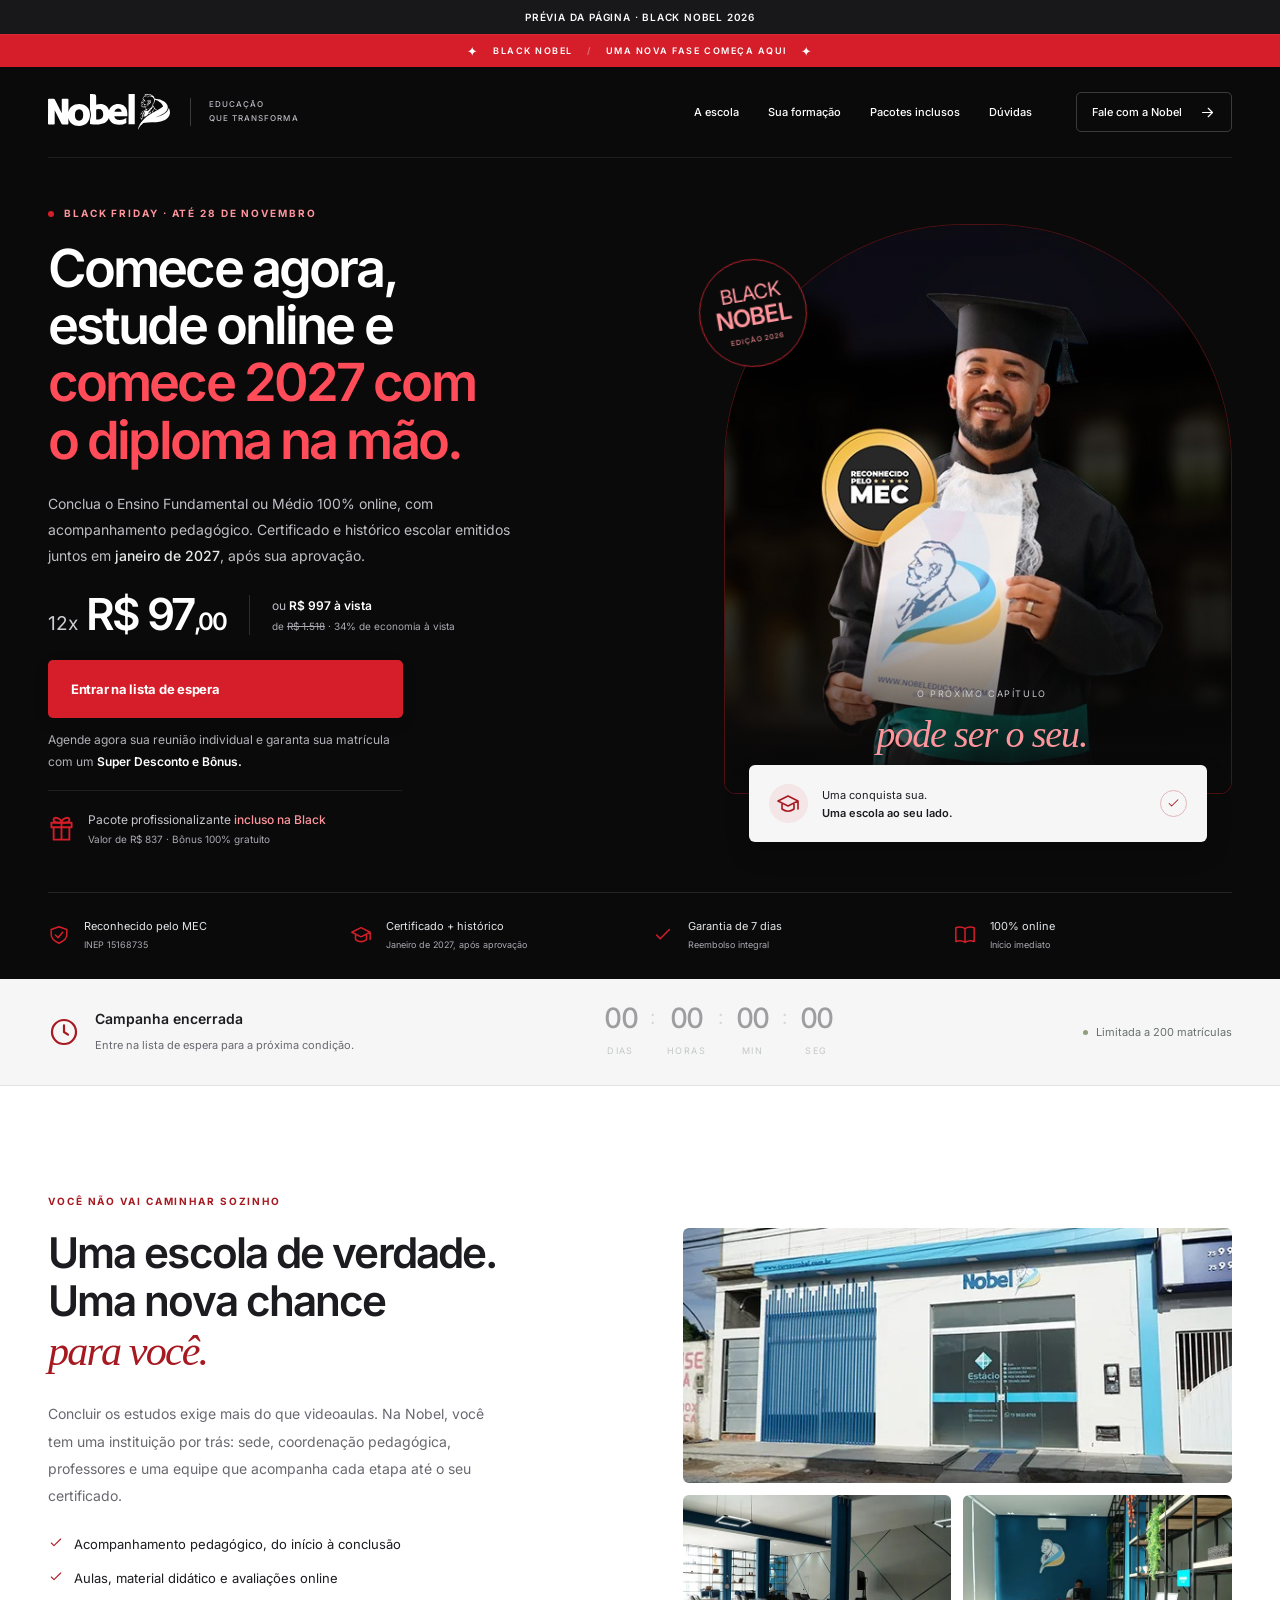
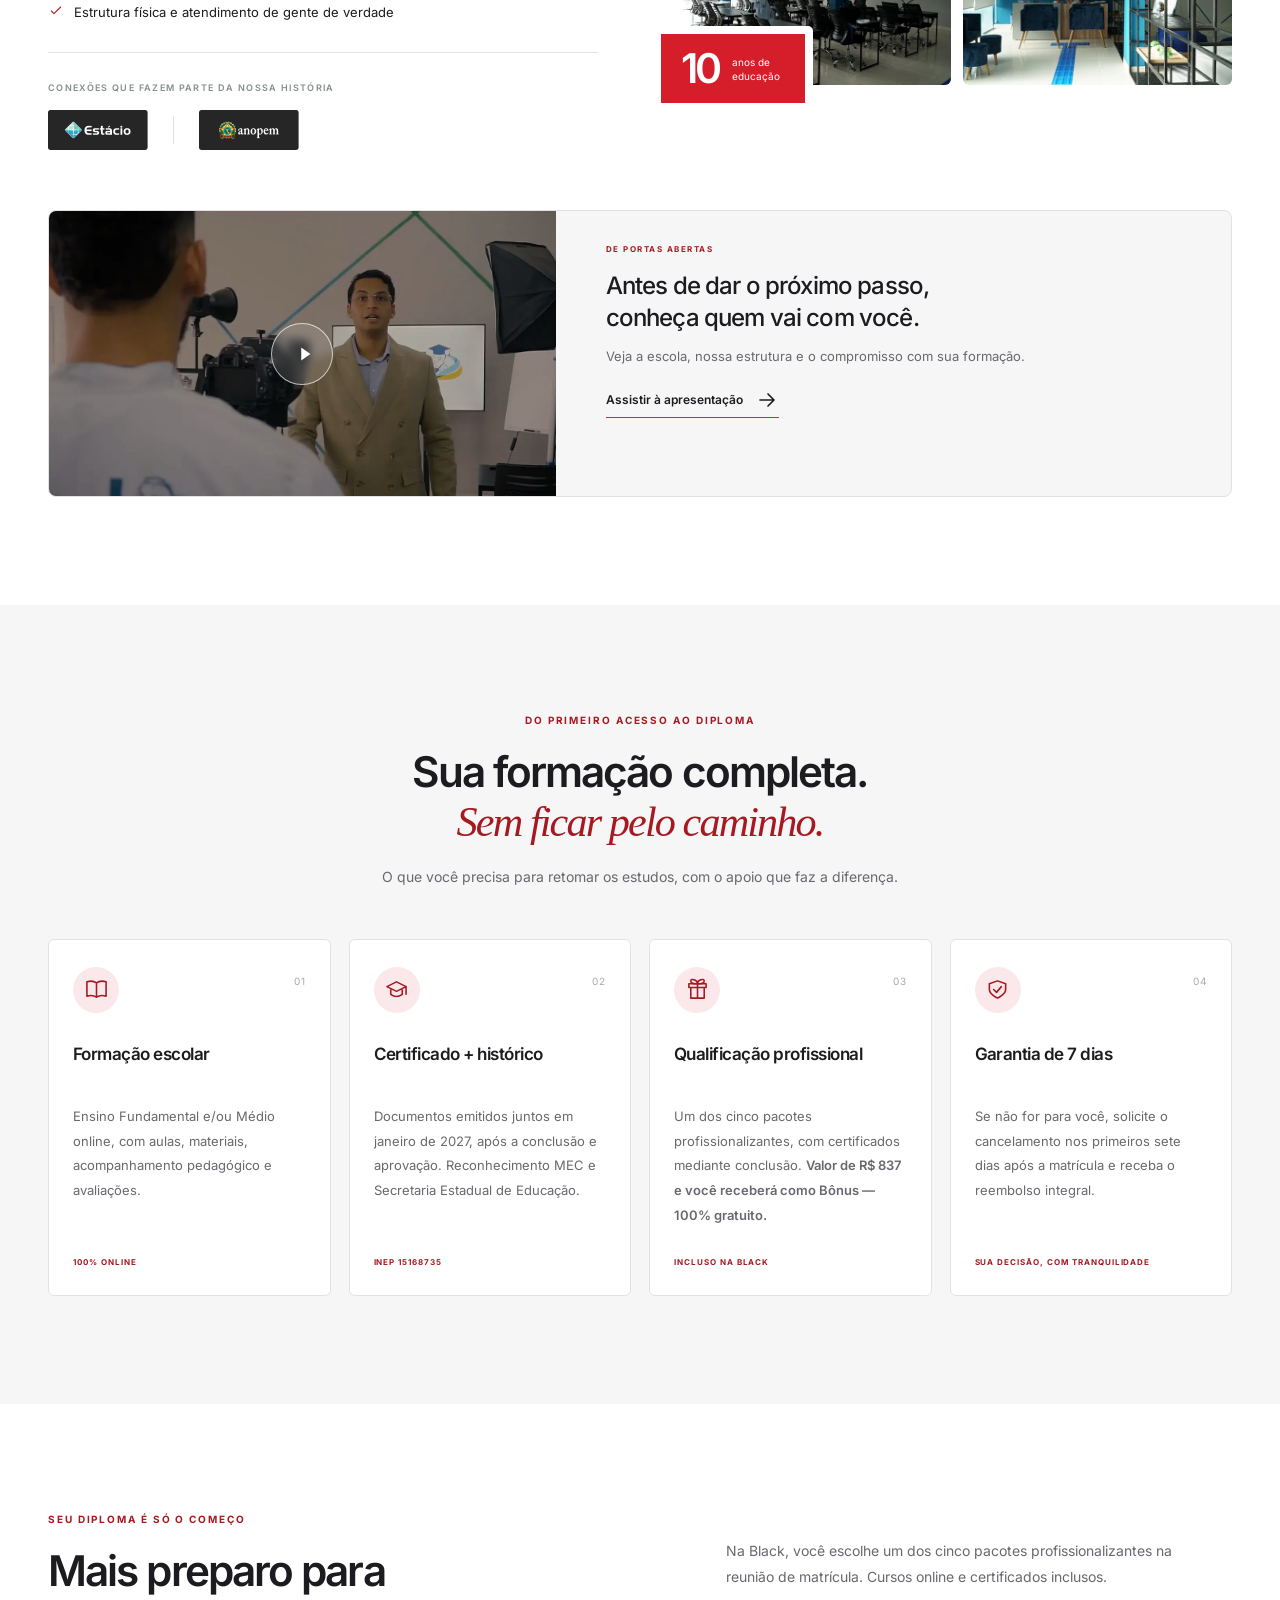
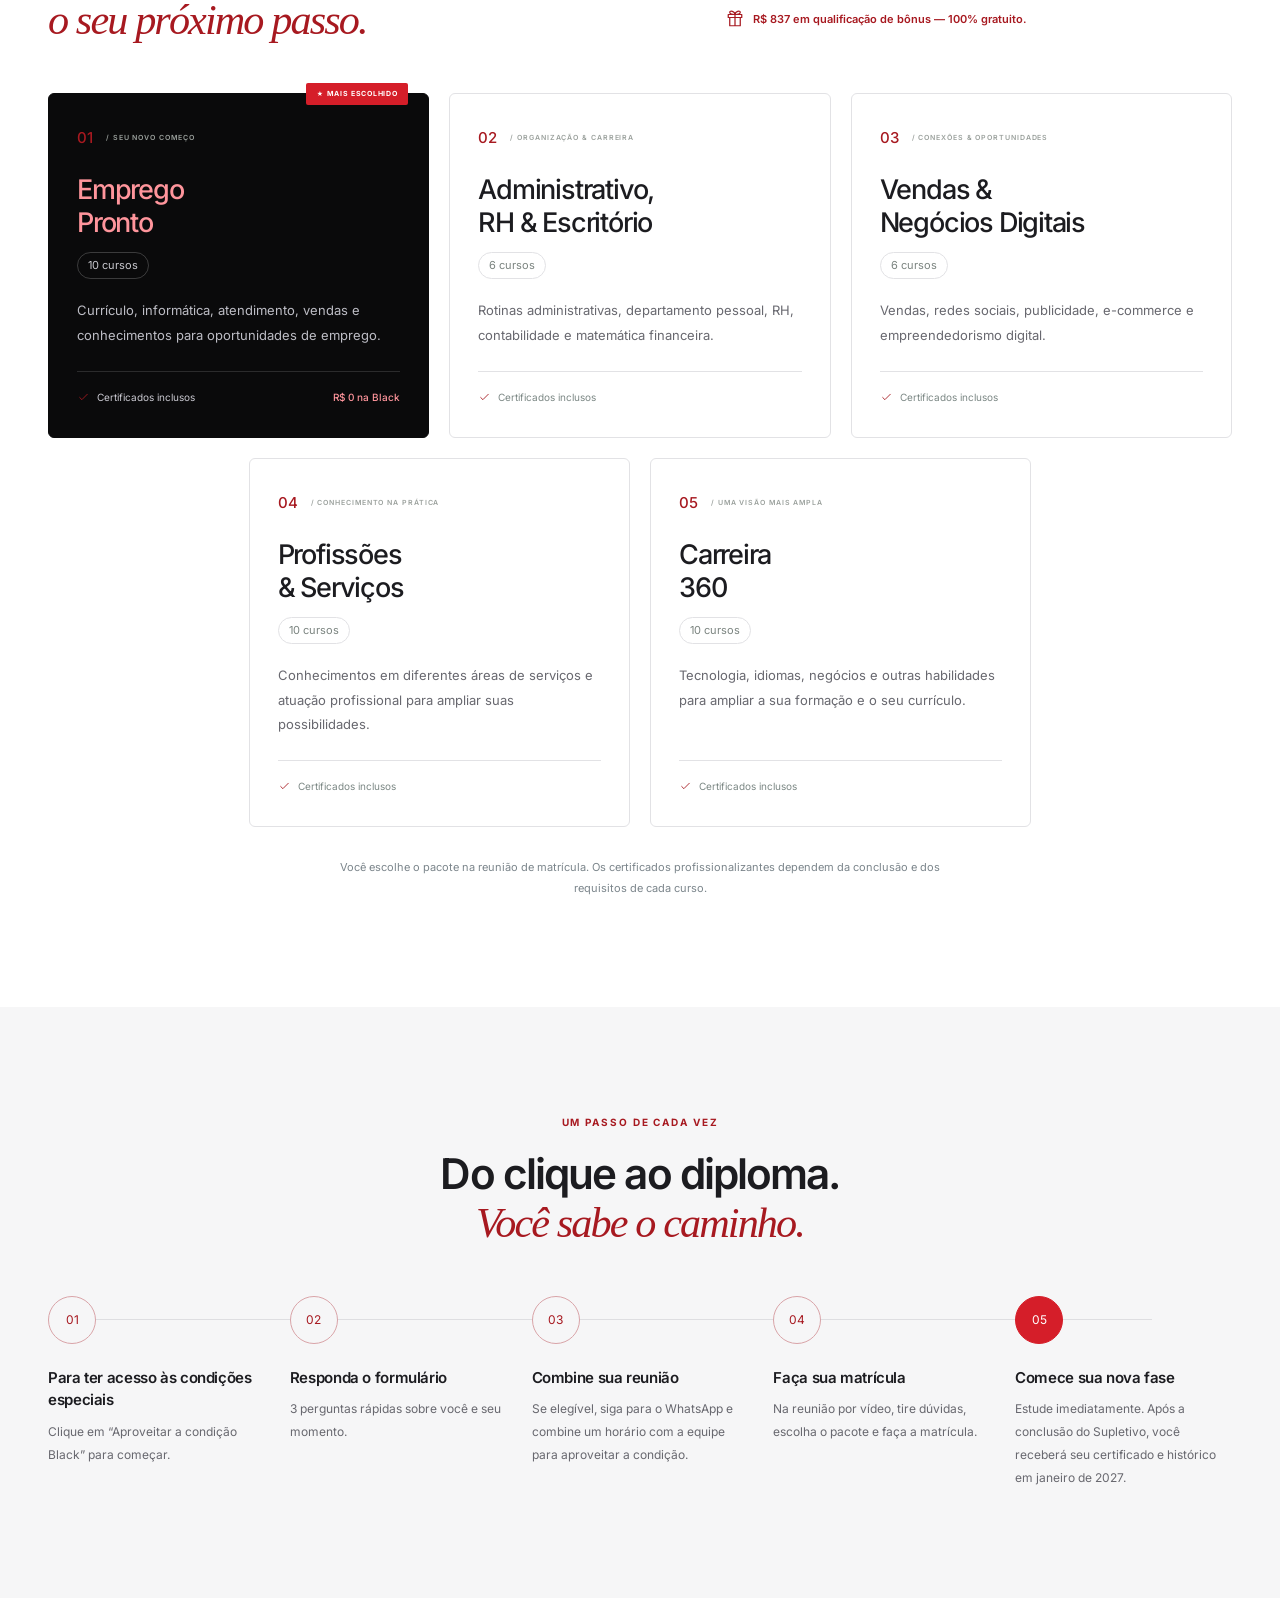
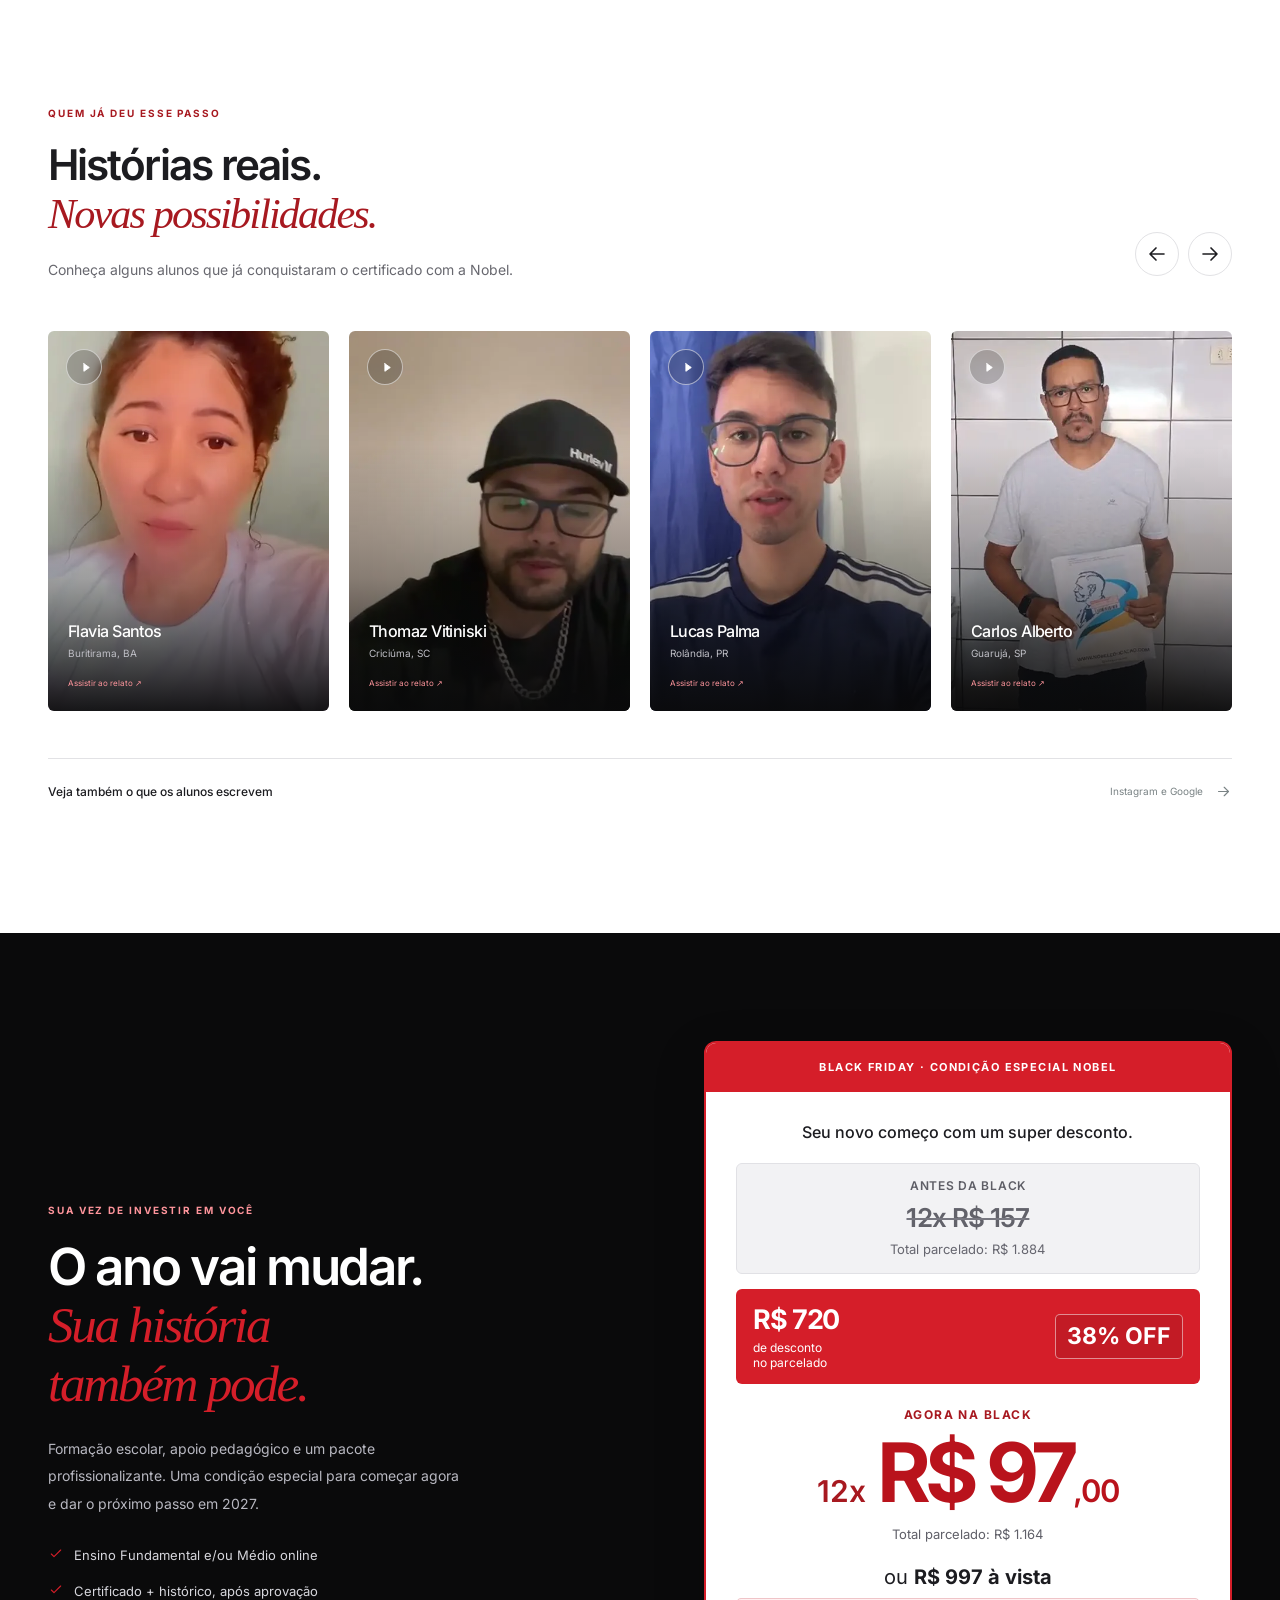
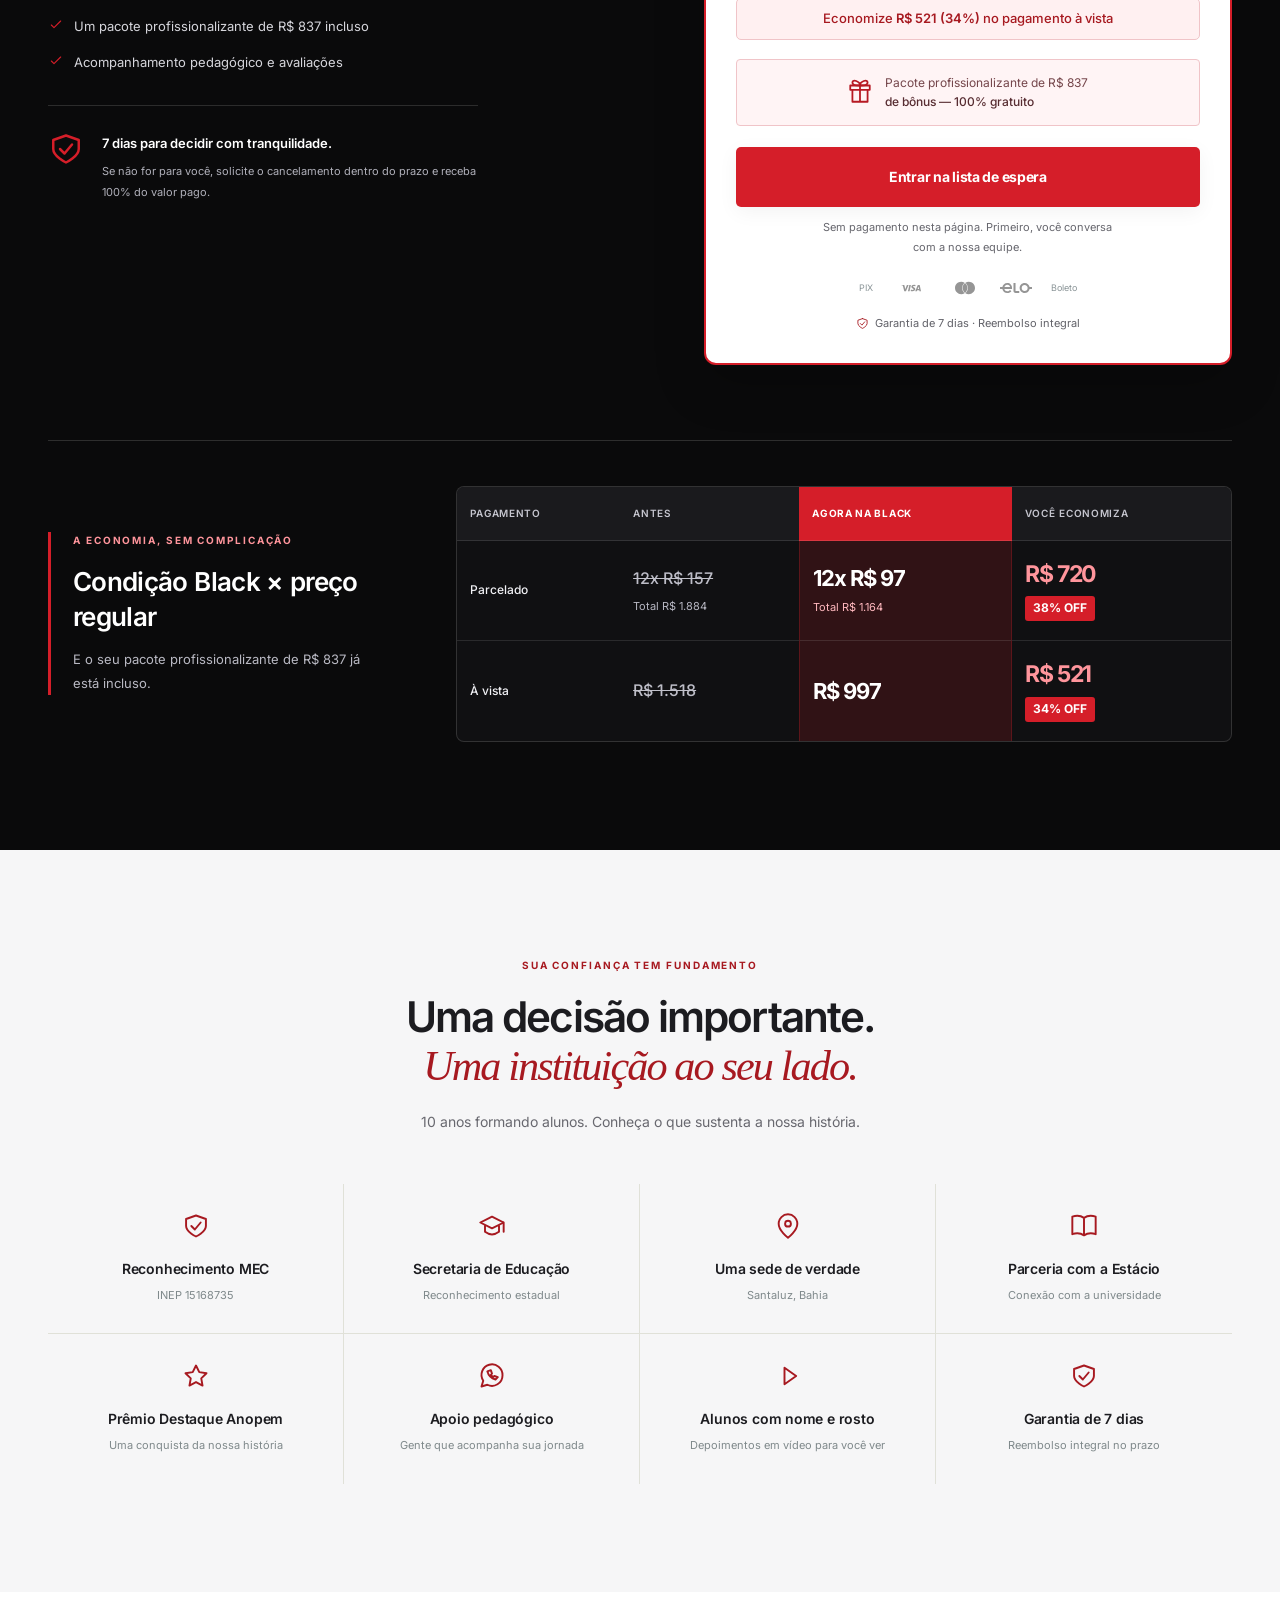
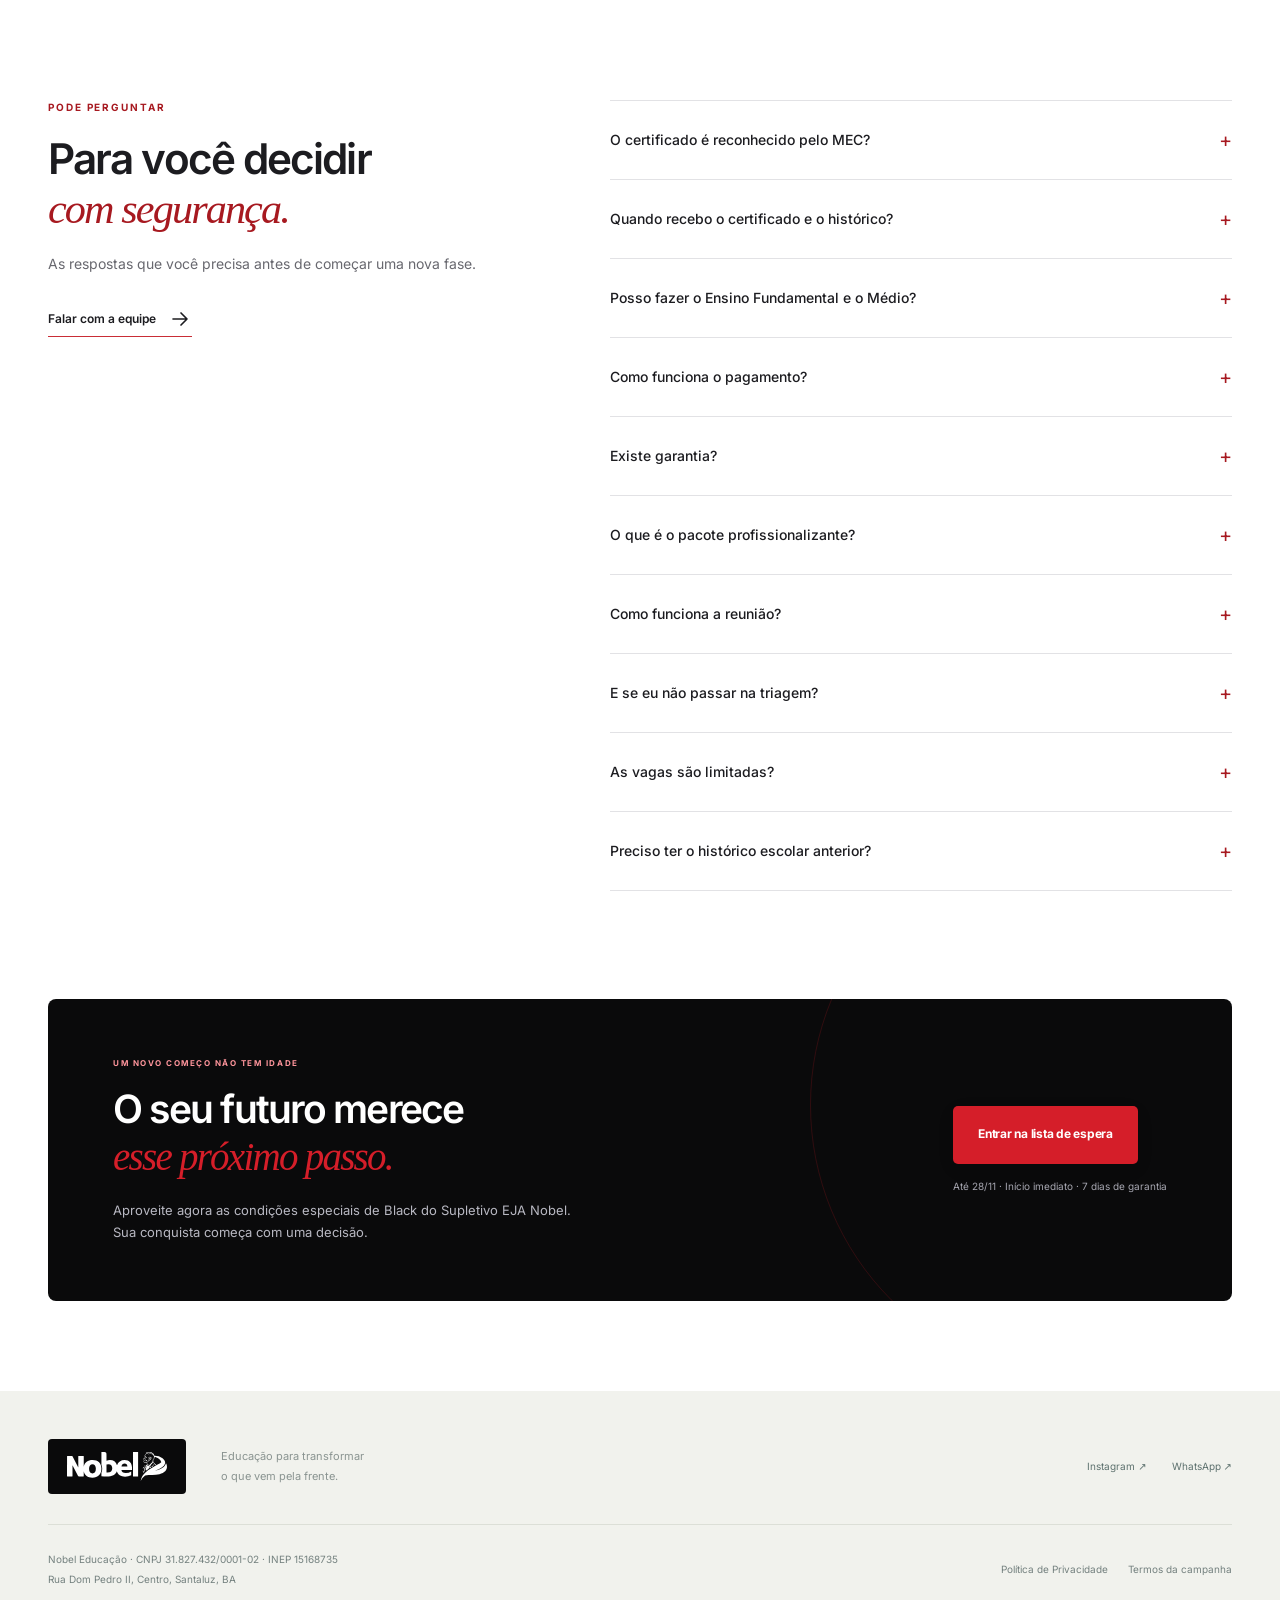
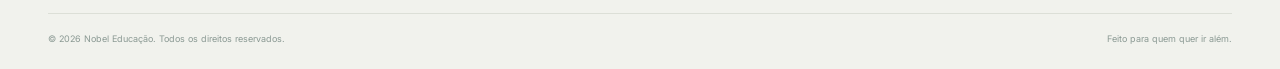
==== index.html @ 4e1f5327 "Invite visitors outside Black eligibility criteria to follow Nobel on Instagram" ====
<!doctype html>
<html lang="pt-BR">
<head>
  <meta charset="utf-8">
  <meta name="viewport" content="width=device-width, initial-scale=1">
  <meta name="theme-color" content="#090909">
  <title>Prévia — Black Nobel 2026 | Seu próximo ano com o diploma na mão</title>
  <meta name="description" content="Conclua o Ensino Fundamental ou Médio online com a Nobel. Black: 12x R$ 97 ou R$ 997 à vista, pacote profissionalizante incluso e acompanhamento pedagógico. Até 28/11/2026.">
  <meta property="og:title" content="Black Nobel — Seu próximo ano com o diploma na mão">
  <meta property="og:description" content="Estude online, com acompanhamento. Condição especial até 28 de novembro de 2026.">
  <meta property="og:type" content="website">
  <link rel="icon" href="./assets/favicon.svg" type="image/svg+xml">
  <link rel="preload" href="./assets/inter-regular.woff2" as="font" type="font/woff2" crossorigin>
  <link rel="preload" href="./assets/inter-bold.woff2" as="font" type="font/woff2" crossorigin>
  <link rel="preload" href="./assets/hero-graduados.jpg" as="image">
  <link rel="stylesheet" href="./styles.css">
  <script type="module" src="./app.js"></script>
</head>
<body>
  <aside class="preview-banner" aria-label="Aviso de prévia">PRÉVIA DA PÁGINA · BLACK NOBEL 2026</aside>
  <a class="skip-link" href="#conteudo">Pular para o conteúdo</a>
  <svg class="svg-sprite" xmlns="http://www.w3.org/2000/svg" aria-hidden="true"><defs>
    <symbol id="i-arrow" viewBox="0 0 24 24"><path d="M5 12h14m-6-6 6 6-6 6"/></symbol>
    <symbol id="i-check" viewBox="0 0 24 24"><path d="m5 12 4 4L19 6"/></symbol>
    <symbol id="i-shield" viewBox="0 0 24 24"><path d="M12 3 3.5 6v6c0 5 8.5 9 8.5 9s8.5-4 8.5-9V6L12 3Z"/><path d="m8 12 3 3 5-6"/></symbol>
    <symbol id="i-cap" viewBox="0 0 24 24"><path d="m2 9 10-5 10 5-10 5L2 9Zm4 3v5c4 3 8 3 12 0v-5m4-3v8"/></symbol>
    <symbol id="i-clock" viewBox="0 0 24 24"><circle cx="12" cy="12" r="9"/><path d="M12 7v5l3 2"/></symbol>
    <symbol id="i-gift" viewBox="0 0 24 24"><path d="M3 10h18V6H3v4Zm2 0v11h14V10M12 6v15"/><path d="M12 6C8 6 5 6 5 3c0-3 7-1 7 3Zm0 0c4 0 7 0 7-3 0-3-7-1-7 3Z"/></symbol>
    <symbol id="i-book" viewBox="0 0 24 24"><path d="M12 5C9 3 5 3 2 4v15c3-1 7-1 10 1m0-15c3-2 7-2 10-1v15c-3-1-7-1-10 1V5Z"/></symbol>
    <symbol id="i-pin" viewBox="0 0 24 24"><path d="M20 10c0 6-8 12-8 12S4 16 4 10a8 8 0 1 1 16 0Z"/><circle cx="12" cy="10" r="2.5"/></symbol>
    <symbol id="i-play" viewBox="0 0 24 24"><path d="m9 5 10 7-10 7V5Z"/></symbol>
    <symbol id="i-chat" viewBox="0 0 24 24"><path d="M21 11.5a9 9 0 0 1-13 8L3 21l1.5-5A9 9 0 1 1 21 11.5Z"/><path d="M8 8c1 4 3 6 7 7l2-2-3-1-1 1-2-2 1-1-1-3-3 1Z"/></symbol>
    <symbol id="i-close" viewBox="0 0 24 24"><path d="m6 6 12 12M18 6 6 18"/></symbol>
    <symbol id="i-menu" viewBox="0 0 24 24"><path d="M4 7h16M4 12h16M4 17h16"/></symbol>
    <symbol id="i-star" viewBox="0 0 24 24"><path d="m12 3 2.8 5.7 6.2.9-4.5 4.4 1.1 6.2-5.6-3-5.6 3 1.1-6.2L3 9.6l6.2-.9L12 3Z"/></symbol>
  </defs></svg>
  <div class="announcement"><span class="spark">✦</span> BLACK NOBEL <span class="announcement-divider">/</span> UMA NOVA FASE COMEÇA AQUI <span class="spark">✦</span></div>
  <header class="site-header">
    <div class="container header-inner">
      <a href="#" class="brand" aria-label="Nobel Educação — início"><img src="./assets/logo-nobel.svg" alt="Nobel" width="122" height="40"><span>EDUCAÇÃO<br>QUE TRANSFORMA</span></a>
      <button id="mobile-menu-toggle" class="menu-toggle icon-button" aria-expanded="false" aria-controls="site-navigation" aria-label="Abrir menu"><svg class="icon"><use href="#i-menu"/></svg></button>
      <nav id="site-navigation" aria-label="Navegação principal"><a href="#escola">A escola</a><a href="#formacao">Sua formação</a><a href="#pacotes">Pacotes inclusos</a><a href="#duvidas">Dúvidas</a><a class="header-contact" href="https://wa.me/5575999170827" target="_blank" rel="noopener">Fale com a Nobel <svg class="icon"><use href="#i-arrow"/></svg></a></nav>
    </div>
  </header>
  <main id="conteudo">
    <section id="hero" class="hero" aria-labelledby="hero-heading">
      <div class="container hero-grid">
        <div class="hero-copy">
          <p class="eyebrow light"><span class="status-dot"></span> BLACK FRIDAY · ATÉ 28 DE NOVEMBRO</p>
          <h1 id="hero-heading">Comece agora,<br>estude online e<br><span>comece 2027 com<br>o diploma na mão.</span></h1>
          <p class="hero-description">Conclua o Ensino Fundamental ou Médio 100% online, com acompanhamento pedagógico. Certificado e histórico escolar emitidos juntos em <strong>janeiro de 2027</strong>, após sua aprovação.</p>
          <div class="hero-price"><div><span class="installments">12x</span><strong>R$ 97<span>,00</span></strong></div><p>ou <b>R$ 997 à vista</b><small>de <s>R$ 1.518</s> · 34% de economia à vista</small></p></div>
          <a href="#triagem" data-enroll class="button button-gold hero-cta">Aproveitar a condição Black <span class="button-arrow"><svg class="icon"><use href="#i-arrow"/></svg></span></a>
          <p class="hero-microcopy">Agende agora sua reunião individual e garanta sua matrícula com um <strong>Super Desconto e Bônus.</strong></p>
          <div class="bonus-pill"><svg class="icon"><use href="#i-gift"/></svg><span>Pacote profissionalizante <b>incluso na Black</b><small>Valor de R$ 837 · Bônus 100% gratuito</small></span></div>
        </div>
        <div class="hero-visual">
          <span class="hero-edition">BLACK<br><b>NOBEL</b><small>EDIÇÃO 2026</small></span>
          <div class="graduate-photo"><img src="./assets/hero-graduados.jpg" alt="Formando da Nobel de beca, segurando seu certificado" width="1920" height="600" fetchpriority="high"><div class="photo-caption"><span>O próximo capítulo</span><strong>pode ser o seu.</strong></div></div>
          <div class="hero-note"><span class="note-icon"><svg class="icon"><use href="#i-cap"/></svg></span><span>Uma conquista sua.<br><strong>Uma escola ao seu lado.</strong></span><span class="note-check"><svg class="icon"><use href="#i-check"/></svg></span></div>
        </div>
      </div>
      <div class="container trust-strip"><span><svg class="icon"><use href="#i-shield"/></svg> Reconhecido pelo MEC <small>INEP 15168735</small></span><span><svg class="icon"><use href="#i-cap"/></svg> Certificado + histórico <small>Janeiro de 2027, após aprovação</small></span><span><svg class="icon"><use href="#i-check"/></svg> Garantia de 7 dias <small>Reembolso integral</small></span><span><svg class="icon"><use href="#i-book"/></svg> 100% online <small>Início imediato</small></span></div>
    </section>
    <section class="deadline-section" aria-label="Prazo da campanha">
      <div class="container deadline-inner"><div class="deadline-copy"><svg class="icon"><use href="#i-clock"/></svg><div><p data-campaign-label>Uma oportunidade. Um prazo.</p><span data-deadline-message>Até 28/11/2026, às 23h59 de Brasília, ou enquanto houver vagas.</span></div></div><div class="countdown" role="timer" aria-label="Tempo restante até o fim da campanha"><div><b data-countdown="days">--</b><span>dias</span></div><i>:</i><div><b data-countdown="hours">--</b><span>horas</span></div><i>:</i><div><b data-countdown="minutes">--</b><span>min</span></div><i>:</i><div><b data-countdown="seconds">--</b><span>seg</span></div></div><span class="seat-note"><span class="status-dot"></span> Limitada a 200 matrículas</span></div>
    </section>
    <section id="escola" class="section school-section">
      <div class="container school-grid"><div class="school-copy"><p class="eyebrow">VOCÊ NÃO VAI CAMINHAR SOZINHO</p><h2>Uma escola de verdade.<br>Uma nova chance<br><em>para você.</em></h2><p>Concluir os estudos exige mais do que videoaulas. Na Nobel, você tem uma instituição por trás: sede, coordenação pedagógica, professores e uma equipe que acompanha cada etapa até o seu certificado.</p><ul class="check-list"><li><svg class="icon"><use href="#i-check"/></svg> Acompanhamento pedagógico, do início à conclusão</li><li><svg class="icon"><use href="#i-check"/></svg> Aulas, material didático e avaliações online</li><li><svg class="icon"><use href="#i-check"/></svg> Estrutura física e atendimento de gente de verdade</li></ul><div class="school-partners"><span>CONEXÕES QUE FAZEM PARTE DA NOSSA HISTÓRIA</span><div><img src="./assets/logo-estacio.png" alt="Universidade Estácio" width="107" height="50" loading="lazy"><span class="partner-separator"></span><img src="./assets/logo-anopem.png" alt="Anopem" width="100" height="50" loading="lazy"></div></div></div><div class="school-collage"><img class="school-photo main-photo" src="./assets/sede-01.webp" alt="Fachada da sede da Nobel Educação em Santaluz, Bahia" width="640" height="480" loading="lazy"><img class="school-photo" src="./assets/sede-02.webp" alt="Espaço de estudos e estrutura da Nobel" width="640" height="480" loading="lazy"><img class="school-photo" src="./assets/sede-03.webp" alt="Recepção da Nobel Educação" width="640" height="480" loading="lazy"><span class="years-badge"><b>10</b><span>anos de<br>educação</span></span></div></div>
      <div class="container"><button class="institutional-video" data-video-src="https://nobeleducacao.com/apn/assets/midia/apresentacao_escola.mp4" data-video-title="Conheça a Nobel Educação" data-video-poster="./assets/apresentacao-poster.webp"><span class="institutional-thumbnail"><img src="./assets/apresentacao-poster.webp" alt="Apresentação em vídeo da Nobel Educação" width="620" height="349" loading="lazy"><span class="play-button"><svg class="icon"><use href="#i-play"/></svg></span></span><span class="institutional-copy"><span class="eyebrow">DE PORTAS ABERTAS</span><strong>Antes de dar o próximo passo,<br>conheça quem vai com você.</strong><span>Veja a escola, nossa estrutura e o compromisso com sua formação.</span><span class="text-link">Assistir à apresentação <svg class="icon"><use href="#i-arrow"/></svg></span></span></button></div>
    </section>
    <section id="formacao" class="section formation-section"><div class="container"><div class="section-heading centered"><p class="eyebrow">DO PRIMEIRO ACESSO AO DIPLOMA</p><h2>Sua formação completa.<br><em>Sem ficar pelo caminho.</em></h2><p>O que você precisa para retomar os estudos, com o apoio que faz a diferença.</p></div><div class="formation-grid">
      <article class="formation-card"><span class="card-icon"><svg class="icon"><use href="#i-book"/></svg></span><span class="card-number">01</span><h3>Formação escolar</h3><p>Ensino Fundamental e/ou Médio online, com aulas, materiais, acompanhamento pedagógico e avaliações.</p><span class="card-detail">100% ONLINE</span></article>
      <article class="formation-card"><span class="card-icon"><svg class="icon"><use href="#i-cap"/></svg></span><span class="card-number">02</span><h3>Certificado + histórico</h3><p>Documentos emitidos juntos em janeiro de 2027, após a conclusão e aprovação. Reconhecimento MEC e Secretaria Estadual de Educação.</p><span class="card-detail">INEP 15168735</span></article>
      <article class="formation-card"><span class="card-icon"><svg class="icon"><use href="#i-gift"/></svg></span><span class="card-number">03</span><h3>Qualificação profissional</h3><p>Um dos cinco pacotes profissionalizantes, com certificados mediante conclusão. <strong>Valor de R$ 837 e você receberá como Bônus — 100% gratuito.</strong></p><span class="card-detail">INCLUSO NA BLACK</span></article>
      <article class="formation-card"><span class="card-icon"><svg class="icon"><use href="#i-shield"/></svg></span><span class="card-number">04</span><h3>Garantia de 7 dias</h3><p>Se não for para você, solicite o cancelamento nos primeiros sete dias após a matrícula e receba o reembolso integral.</p><span class="card-detail">SUA DECISÃO, COM TRANQUILIDADE</span></article>
    </div></div></section>
    <section id="pacotes" class="section packages-section"><div class="container"><div class="section-heading packages-heading"><div><p class="eyebrow">SEU DIPLOMA É SÓ O COMEÇO</p><h2>Mais preparo para<br><em>o seu próximo passo.</em></h2></div><p>Na Black, você escolhe um dos cinco pacotes profissionalizantes na reunião de matrícula. Cursos online e certificados inclusos.<br><span class="included-tag"><svg class="icon"><use href="#i-gift"/></svg> R$ 837 em qualificação de bônus — 100% gratuito.</span></p></div><div class="package-grid">
      <article class="package-card featured"><span class="package-badge">★ MAIS ESCOLHIDO</span><div class="package-index">01 <span>/ SEU NOVO COMEÇO</span></div><h3>Emprego<br>Pronto</h3><span class="course-count">10 cursos</span><p>Currículo, informática, atendimento, vendas e conhecimentos para oportunidades de emprego.</p><div class="package-bottom"><svg class="icon"><use href="#i-check"/></svg> Certificados inclusos <span>R$ 0 na Black</span></div></article>
      <article class="package-card"><div class="package-index">02 <span>/ ORGANIZAÇÃO & CARREIRA</span></div><h3>Administrativo,<br>RH & Escritório</h3><span class="course-count">6 cursos</span><p>Rotinas administrativas, departamento pessoal, RH, contabilidade e matemática financeira.</p><div class="package-bottom"><svg class="icon"><use href="#i-check"/></svg> Certificados inclusos</div></article>
      <article class="package-card"><div class="package-index">03 <span>/ CONEXÕES & OPORTUNIDADES</span></div><h3>Vendas &<br>Negócios Digitais</h3><span class="course-count">6 cursos</span><p>Vendas, redes sociais, publicidade, e-commerce e empreendedorismo digital.</p><div class="package-bottom"><svg class="icon"><use href="#i-check"/></svg> Certificados inclusos</div></article>
      <article class="package-card"><div class="package-index">04 <span>/ CONHECIMENTO NA PRÁTICA</span></div><h3>Profissões<br>& Serviços</h3><span class="course-count">10 cursos</span><p>Conhecimentos em diferentes áreas de serviços e atuação profissional para ampliar suas possibilidades.</p><div class="package-bottom"><svg class="icon"><use href="#i-check"/></svg> Certificados inclusos</div></article>
      <article class="package-card"><div class="package-index">05 <span>/ UMA VISÃO MAIS AMPLA</span></div><h3>Carreira<br>360</h3><span class="course-count">10 cursos</span><p>Tecnologia, idiomas, negócios e outras habilidades para ampliar a sua formação e o seu currículo.</p><div class="package-bottom"><svg class="icon"><use href="#i-check"/></svg> Certificados inclusos</div></article>
    </div><p class="section-footnote">Você escolhe o pacote na reunião de matrícula. Os certificados profissionalizantes dependem da conclusão e dos requisitos de cada curso.</p></div></section>
    <section id="como-funciona" class="section process-section"><div class="container"><div class="section-heading centered"><p class="eyebrow">UM PASSO DE CADA VEZ</p><h2>Do clique ao diploma.<br><em>Você sabe o caminho.</em></h2></div><ol class="timeline"><li><span>01</span><h3>Para ter acesso às condições especiais</h3><p>Clique em “Aproveitar a condição Black” para começar.</p></li><li><span>02</span><h3>Responda o formulário</h3><p>3 perguntas rápidas sobre você e seu momento.</p></li><li><span>03</span><h3>Combine sua reunião</h3><p>Se elegível, siga para o WhatsApp e combine um horário com a equipe para aproveitar a condição.</p></li><li><span>04</span><h3>Faça sua matrícula</h3><p>Na reunião por vídeo, tire dúvidas, escolha o pacote e faça a matrícula.</p></li><li><span>05</span><h3>Comece sua nova fase</h3><p>Estude imediatamente. Após a conclusão do Supletivo, você receberá seu certificado e histórico em janeiro de 2027.</p></li></ol></div></section>
    <section id="depoimentos" class="section testimonials-section"><div class="container"><div class="section-heading testimonials-heading"><div><p class="eyebrow">QUEM JÁ DEU ESSE PASSO</p><h2>Histórias reais.<br><em>Novas possibilidades.</em></h2><p>Conheça alguns alunos que já conquistaram o certificado com a Nobel.</p></div><div class="carousel-controls"><button class="icon-button" data-scroll-target="testimonials-track" data-scroll-direction="prev" aria-label="Depoimentos anteriores"><svg class="icon rotate-arrow"><use href="#i-arrow"/></svg></button><button class="icon-button" data-scroll-target="testimonials-track" data-scroll-direction="next" aria-label="Próximos depoimentos"><svg class="icon"><use href="#i-arrow"/></svg></button></div></div><div id="testimonials-track" class="testimonials-track" tabindex="0" aria-label="Vídeos de alunos formados">
      <!-- Os depoimentos abaixo são vídeos originais publicados pela Nobel. -->
      <button class="story-card" data-video-src="https://nobeleducacao.com/apn/assets/midia/pg-depoimento-01.mp4" data-video-title="Flavia Santos — Buritirama, BA" data-video-poster="./assets/depoimento-flavia.webp"><img src="./assets/depoimento-flavia.webp" alt="Flavia Santos, aluna formada da Nobel" width="360" height="480" loading="lazy"><span class="story-play"><svg class="icon"><use href="#i-play"/></svg></span><span class="story-caption"><strong>Flavia Santos</strong><span>Buritirama, BA</span><small>Assistir ao relato ↗</small></span></button>
      <button class="story-card" data-video-src="https://nobeleducacao.com/apn/assets/midia/pg-depoimento-02.mp4" data-video-title="Thomaz Vitiniski — Criciúma, SC" data-video-poster="./assets/depoimento-thomaz.webp"><img src="./assets/depoimento-thomaz.webp" alt="Thomaz Vitiniski, aluno formado da Nobel" width="360" height="480" loading="lazy"><span class="story-play"><svg class="icon"><use href="#i-play"/></svg></span><span class="story-caption"><strong>Thomaz Vitiniski</strong><span>Criciúma, SC</span><small>Assistir ao relato ↗</small></span></button>
      <button class="story-card" data-video-src="https://nobeleducacao.com/apn/assets/midia/pg-depoimento-03.mp4" data-video-title="Lucas Palma — Rolândia, PR" data-video-poster="./assets/depoimento-lucas.webp"><img src="./assets/depoimento-lucas.webp" alt="Lucas Palma, aluno formado da Nobel" width="360" height="480" loading="lazy"><span class="story-play"><svg class="icon"><use href="#i-play"/></svg></span><span class="story-caption"><strong>Lucas Palma</strong><span>Rolândia, PR</span><small>Assistir ao relato ↗</small></span></button>
      <button class="story-card" data-video-src="https://nobeleducacao.com/apn/assets/midia/pg-depoimento-04.mp4" data-video-title="Carlos Alberto — Guarujá, SP" data-video-poster="./assets/depoimento-carlos.webp"><img src="./assets/depoimento-carlos.webp" alt="Carlos Alberto, aluno formado da Nobel" width="360" height="480" loading="lazy"><span class="story-play"><svg class="icon"><use href="#i-play"/></svg></span><span class="story-caption"><strong>Carlos Alberto</strong><span>Guarujá, SP</span><small>Assistir ao relato ↗</small></span></button>
      <button class="story-card" data-video-src="https://nobeleducacao.com/apn/assets/midia/pg-depoimento-05.mp4" data-video-title="Jenyffer — Rio de Janeiro, RJ" data-video-poster="./assets/depoimento-jenyffer.webp"><img src="./assets/depoimento-jenyffer.webp" alt="Jenyffer, aluna formada da Nobel" width="360" height="480" loading="lazy"><span class="story-play"><svg class="icon"><use href="#i-play"/></svg></span><span class="story-caption"><strong>Jenyffer</strong><span>Rio de Janeiro, RJ</span><small>Assistir ao relato ↗</small></span></button>
      <button class="story-card" data-video-src="https://nobeleducacao.com/apn/assets/midia/pg-depoimento-08.mp4" data-video-title="Renata — Portugal" data-video-poster="./assets/depoimento-renata.webp"><img src="./assets/depoimento-renata.webp" alt="Renata, aluna formada da Nobel em Portugal" width="360" height="480" loading="lazy"><span class="story-play"><svg class="icon"><use href="#i-play"/></svg></span><span class="story-caption"><strong>Renata</strong><span>Portugal</span><small>Assistir ao relato ↗</small></span></button>
    </div><details class="prints-disclosure"><summary>Veja também o que os alunos escrevem <span>Instagram e Google <svg class="icon"><use href="#i-arrow"/></svg></span></summary><div class="prints-grid">
      <button data-lightbox="./assets/print-instagram-01.webp" data-caption="Mensagem de aluno no Instagram da Nobel"><img src="./assets/print-instagram-01.webp" alt="Mensagem publicada por aluno no Instagram da Nobel — toque para ampliar" loading="lazy" width="350" height="400"><span>Instagram · Ampliar ↗</span></button>
      <button data-lightbox="./assets/print-google-01.webp" data-caption="Avaliação publicada no Google"><img src="./assets/print-google-01.webp" alt="Avaliação publicada no Google sobre a Nobel — toque para ampliar" loading="lazy" width="350" height="400"><span>Google · Ampliar ↗</span></button>
      <button data-lightbox="./assets/print-instagram-02.webp" data-caption="Mensagem de aluno no Instagram da Nobel"><img src="./assets/print-instagram-02.webp" alt="Depoimento de aluno no Instagram da Nobel — toque para ampliar" loading="lazy" width="350" height="400"><span>Instagram · Ampliar ↗</span></button>
      <button data-lightbox="./assets/print-google-02.webp" data-caption="Avaliação publicada no Google"><img src="./assets/print-google-02.webp" alt="Avaliação da escola no Google — toque para ampliar" loading="lazy" width="350" height="400"><span>Google · Ampliar ↗</span></button>
      <button data-lightbox="./assets/print-instagram-03.webp" data-caption="Mensagem de aluno no Instagram da Nobel"><img src="./assets/print-instagram-03.webp" alt="Comentário de aluno no Instagram da Nobel — toque para ampliar" loading="lazy" width="350" height="400"><span>Instagram · Ampliar ↗</span></button>
      <button data-lightbox="./assets/print-google-03.webp" data-caption="Avaliação publicada no Google"><img src="./assets/print-google-03.webp" alt="Relato publicado na avaliação Google da Nobel — toque para ampliar" loading="lazy" width="350" height="400"><span>Google · Ampliar ↗</span></button>
    </div></details></div></section>
    <section id="oferta" class="section offer-section"><div class="container"><div class="offer-grid"><div class="offer-copy"><p class="eyebrow light">SUA VEZ DE INVESTIR EM VOCÊ</p><h2>O ano vai mudar.<br><em>Sua história<br>também pode.</em></h2><p>Formação escolar, apoio pedagógico e um pacote profissionalizante. Uma condição especial para começar agora e dar o próximo passo em 2027.</p><ul class="check-list"><li><svg class="icon"><use href="#i-check"/></svg> Ensino Fundamental e/ou Médio online</li><li><svg class="icon"><use href="#i-check"/></svg> Certificado + histórico, após aprovação</li><li><svg class="icon"><use href="#i-check"/></svg> Um pacote profissionalizante de R$ 837 incluso</li><li><svg class="icon"><use href="#i-check"/></svg> Acompanhamento pedagógico e avaliações</li></ul><div class="offer-guarantee"><svg class="icon"><use href="#i-shield"/></svg><p><b>7 dias para decidir com tranquilidade.</b><span>Se não for para você, solicite o cancelamento dentro do prazo e receba 100% do valor pago.</span></p></div></div><div class="price-card">
          <span class="price-card-label">BLACK FRIDAY · CONDIÇÃO ESPECIAL NOBEL</span>
          <div class="price-card-inner">
            <p>Seu novo começo com um super desconto.</p>
            <div class="price-regular-block">
              <span class="price-regular-caption">ANTES DA BLACK</span>
              <s class="price-regular-value">12x R$ 157</s>
              <small class="price-regular-note">Total parcelado: R$ 1.884</small>
            </div>
            <div class="offer-discount-badge"><strong>R$ 720</strong><span>de desconto<br>no parcelado</span><b>38% OFF</b></div>
            <span class="price-current-caption">AGORA NA BLACK</span>
            <div class="offer-price"><span>12x</span><strong>R$ 97<small>,00</small></strong></div>
            <p class="price-total">Total parcelado: R$ 1.164</p>
            <div class="cash-price">ou <b>R$ 997 à vista</b></div>
            <p class="cash-saving">Economize <strong>R$ 521 (34%)</strong> no pagamento à vista</p>
            <div class="price-bonus"><svg class="icon"><use href="#i-gift"/></svg><span>Pacote profissionalizante de R$ 837<br><b>de bônus — 100% gratuito</b></span></div>
            <a href="#triagem" data-enroll class="button button-gold">Aproveitar a condição Black <svg class="icon"><use href="#i-arrow"/></svg></a>
            <p class="price-microcopy">Sem pagamento nesta página. Primeiro, você conversa com a nossa equipe.</p>
            <div class="payment-methods"><span>PIX</span><img src="./assets/pagamento-visa.svg" alt="Visa" width="38" height="22" loading="lazy"><img src="./assets/pagamento-mastercard.svg" alt="Mastercard" width="32" height="22" loading="lazy"><img src="./assets/pagamento-elo.svg" alt="Elo" width="32" height="22" loading="lazy"><span>Boleto</span></div>
            <div class="price-secure"><svg class="icon"><use href="#i-shield"/></svg> Garantia de 7 dias · Reembolso integral</div>
          </div>
        </div>
      </div>
      <div class="savings"><div><p class="eyebrow light">A ECONOMIA, SEM COMPLICAÇÃO</p><h3>Condição Black × preço regular</h3><p>E o seu pacote profissionalizante de R$ 837 já está incluso.</p></div><div class="table-scroll"><table>
              <caption class="sr-only">Preço antes e agora na Black Nobel, com a economia em cada forma de pagamento</caption>
              <thead><tr><th scope="col">Pagamento</th><th scope="col">Antes</th><th scope="col" class="black-table-heading">Agora na Black</th><th scope="col">Você economiza</th></tr></thead>
              <tbody>
                <tr><th scope="row">Parcelado</th><td class="regular-table-price"><s>12x R$ 157</s><small>Total R$ 1.884</small></td><td class="black-table-price"><strong>12x R$ 97</strong><small>Total R$ 1.164</small></td><td class="economy-table-price"><strong>R$ 720</strong><b>38% OFF</b></td></tr>
                <tr><th scope="row">À vista</th><td class="regular-table-price"><s>R$ 1.518</s></td><td class="black-table-price"><strong>R$ 997</strong></td><td class="economy-table-price"><strong>R$ 521</strong><b>34% OFF</b></td></tr>
              </tbody>
            </table></div></div></div></section>
    <section class="section credibility-section"><div class="container"><div class="section-heading centered"><p class="eyebrow">SUA CONFIANÇA TEM FUNDAMENTO</p><h2>Uma decisão importante.<br><em>Uma instituição ao seu lado.</em></h2><p>10 anos formando alunos. Conheça o que sustenta a nossa história.</p></div><div class="credibility-grid"><article><svg class="icon"><use href="#i-shield"/></svg><h3>Reconhecimento MEC</h3><p>INEP 15168735</p></article><article><svg class="icon"><use href="#i-cap"/></svg><h3>Secretaria de Educação</h3><p>Reconhecimento estadual</p></article><article><svg class="icon"><use href="#i-pin"/></svg><h3>Uma sede de verdade</h3><p>Santaluz, Bahia</p></article><article><svg class="icon"><use href="#i-book"/></svg><h3>Parceria com a Estácio</h3><p>Conexão com a universidade</p></article><article><svg class="icon"><use href="#i-star"/></svg><h3>Prêmio Destaque Anopem</h3><p>Uma conquista da nossa história</p></article><article><svg class="icon"><use href="#i-chat"/></svg><h3>Apoio pedagógico</h3><p>Gente que acompanha sua jornada</p></article><article><svg class="icon"><use href="#i-play"/></svg><h3>Alunos com nome e rosto</h3><p>Depoimentos em vídeo para você ver</p></article><article><svg class="icon"><use href="#i-shield"/></svg><h3>Garantia de 7 dias</h3><p>Reembolso integral no prazo</p></article></div></div></section>
    <section id="duvidas" class="section faq-section"><div class="container faq-layout"><div class="section-heading"><p class="eyebrow">PODE PERGUNTAR</p><h2>Para você decidir<br><em>com segurança.</em></h2><p>As respostas que você precisa antes de começar uma nova fase.</p><a href="https://wa.me/5575999170827" target="_blank" rel="noopener" class="text-link">Falar com a equipe <svg class="icon"><use href="#i-arrow"/></svg></a></div><div class="faq-list">
      <details><summary>O certificado é reconhecido pelo MEC?<span>+</span></summary><p>Sim. A Nobel é reconhecida pelo MEC (INEP 15168735) e pela Secretaria Estadual de Educação. O certificado tem validade em todo o território nacional.</p></details>
      <details><summary>Quando recebo o certificado e o histórico?<span>+</span></summary><p>Para alunos matriculados na Black, os dois documentos são emitidos juntos em janeiro de 2027, após a conclusão das etapas e aprovação. A equipe orienta sobre a entrega dos documentos na reunião.</p></details>
      <details><summary>Posso fazer o Ensino Fundamental e o Médio?<span>+</span></summary><p>Sim. A condição Black vale para os dois níveis. Na reunião, a equipe verifica sua situação escolar e orienta sobre o caminho de formação adequado para você.</p></details>
      <details><summary>Como funciona o pagamento?<span>+</span></summary><p>A condição é de 12 parcelas de R$ 97 no cartão (total de R$ 1.164) ou R$ 997 à vista. O pagamento é tratado na matrícula com a equipe. Você não paga nada para responder à triagem ou agendar a reunião.</p></details>
      <details><summary>Existe garantia?<span>+</span></summary><p>Sim. Você tem sete dias após a matrícula para solicitar o cancelamento, com reembolso integral do valor pago. Entre em contato com a equipe pelo WhatsApp para receber orientação.</p></details>
      <details><summary>O que é o pacote profissionalizante?<span>+</span></summary><p>São cinco opções de pacotes de cursos online com certificados. Você escolhe um na reunião de matrícula. O pacote tem valor de R$ 837 e, na Black, você recebe como bônus — 100% gratuito. Os certificados dependem da conclusão dos cursos e seus requisitos.</p></details>
      <details><summary>Como funciona a reunião?<span>+</span></summary><p>A reunião é individual, por vídeo, com um membro da nossa equipe. Após responder às três perguntas, se elegível, você segue direto para o WhatsApp para combinar o horário. É o momento de tirar dúvidas, conhecer a escola, escolher o pacote e concluir a matrícula.</p></details>
      <details><summary>E se eu não passar na triagem?<span>+</span></summary><p>Esta condição atende pessoas de 18 anos ou mais que precisam concluir os estudos, podem assumir o investimento e querem começar agora. Se este não for o seu momento, você pode falar com a equipe pelos canais oficiais para conhecer outras condições.</p></details>
      <details><summary>As vagas são limitadas?<span>+</span></summary><p>Sim. A campanha é limitada a 200 matrículas e termina em 28 de novembro de 2026, às 23h59 de Brasília, ou antes, caso as vagas se esgotem.</p></details>
      <details><summary>Preciso ter o histórico escolar anterior?<span>+</span></summary><p>A equipe verifica sua situação escolar na reunião e orienta você sobre a documentação necessária para a matrícula e a formação.</p></details>
    </div></div></section>
    <section class="final-section"><div class="container final-card"><div><p class="eyebrow light">UM NOVO COMEÇO NÃO TEM IDADE</p><h2>O seu futuro merece<br><em>esse próximo passo.</em></h2><p>Aproveite agora as condições especiais de Black do Supletivo EJA Nobel.<br>Sua conquista começa com uma decisão.</p></div><div><a href="#triagem" data-enroll class="button button-gold">Quero aproveitar a Black <svg class="icon"><use href="#i-arrow"/></svg></a><span class="final-note">Até 28/11 · Início imediato · 7 dias de garantia</span></div></div></section>
  </main>
  <footer class="site-footer"><div class="container"><div class="footer-top"><a href="#" class="brand" aria-label="Nobel Educação — início"><img src="./assets/logo-nobel.svg" alt="Nobel Educação" width="122" height="40"></a><p>Educação para transformar<br>o que vem pela frente.</p><div><a href="https://www.instagram.com/supletivoejanobel/" target="_blank" rel="noopener">Instagram ↗</a><a href="https://wa.me/5575999170827" target="_blank" rel="noopener">WhatsApp ↗</a></div></div><div class="footer-info"><p>Nobel Educação · CNPJ 31.827.432/0001-02 · INEP 15168735<br>Rua Dom Pedro II, Centro, Santaluz, BA</p><p><a href="./privacidade.html">Política de Privacidade</a><a href="./termos.html">Termos da campanha</a></p></div><div class="footer-bottom"><span>© 2026 Nobel Educação. Todos os direitos reservados.</span><span>Feito para quem quer ir além.</span></div></div></footer>
  <div id="sticky-enroll" class="sticky-enroll"><div><small>BLACK NOBEL</small><strong>12x R$ 97 <span>ou R$ 997 à vista</span></strong></div><a href="#triagem" data-enroll class="button button-gold">Quero a condição <svg class="icon"><use href="#i-arrow"/></svg></a></div>
  <dialog id="enrollment-dialog" class="enrollment-dialog" aria-labelledby="enrollment-title"><button class="dialog-close icon-button" data-close-dialog aria-label="Fechar perguntas"><svg class="icon"><use href="#i-close"/></svg></button><span class="dialog-brand">BLACK NOBEL <span>2026</span></span>
    <div data-modal-view="triage"><p class="eyebrow">SEU PRIMEIRO PASSO</p><h2 id="enrollment-title" tabindex="-1">Vamos encontrar<br>o seu novo começo.</h2><p class="dialog-intro">Responda às três perguntas. Se elegível, você segue direto para o WhatsApp para agendar sua reunião individual.</p><div class="triage-meta"><span>VERIFICAÇÃO DE ELEGIBILIDADE</span><b id="question-count">1 de 3</b></div><div class="progress-track"><span id="triage-progress" style="width:33.333%"></span></div><form id="triage-form" novalidate>
      <fieldset data-question="0"><legend>Você tem 18 anos ou mais e precisa concluir o Ensino Fundamental ou Médio?</legend><label class="answer-option"><input type="radio" name="adult" value="yes"><span>Sim, é o meu momento.</span><i></i></label><label class="answer-option"><input type="radio" name="adult" value="no"><span>Não.</span><i></i></label></fieldset>
      <fieldset data-question="1" hidden><legend>Você consegue assumir 12 parcelas de R$ 97 no cartão ou R$ 997 à vista?</legend><label class="answer-option"><input type="radio" name="payment" value="yes"><span>Sim, consigo assumir esse investimento.</span><i></i></label><label class="answer-option"><input type="radio" name="payment" value="no"><span>Não neste momento.</span><i></i></label></fieldset>
      <fieldset data-question="2" hidden><legend>Você quer começar agora, com início imediato?</legend><label class="answer-option"><input type="radio" name="startNow" value="yes"><span>Sim, quero dar esse passo agora.</span><i></i></label><label class="answer-option"><input type="radio" name="startNow" value="no"><span>Ainda não.</span><i></i></label></fieldset>
      <div class="triage-actions"><button id="triage-back" type="button" class="text-button" hidden>Voltar</button><button id="triage-next" type="submit" class="button button-navy">Continuar <svg class="icon"><use href="#i-arrow"/></svg></button></div></form><p class="dialog-security"><svg class="icon"><use href="#i-shield"/></svg> Sem compromisso e sem pagamento nesta etapa.</p></div>
    <div data-modal-view="ineligible" hidden><span class="result-symbol"><svg class="icon"><use href="#i-chat"/></svg></span><h2 tabindex="-1">Cada história<br>tem seu momento.</h2><p class="dialog-intro">Siga nossa página no Instagram e fique por dentro de promoções e novidades para quem deseja concluir os estudos.</p><a class="button button-navy" href="https://www.instagram.com/supletivoejanobel/" target="_blank" rel="noopener noreferrer">Seguir no Instagram <svg class="icon"><use href="#i-arrow"/></svg></a></div>
  </dialog>
  <dialog id="video-dialog" class="video-dialog" aria-labelledby="video-title"><div class="video-dialog-header"><h2 id="video-title">Conheça a Nobel</h2><button class="icon-button" data-close-dialog aria-label="Fechar vídeo"><svg class="icon"><use href="#i-close"/></svg></button></div><video id="modal-video" controls playsinline preload="none"></video></dialog>
  <dialog id="image-dialog" class="image-dialog" aria-labelledby="image-caption"><button class="dialog-close icon-button" data-close-dialog aria-label="Fechar imagem"><svg class="icon"><use href="#i-close"/></svg></button><img id="lightbox-image" alt=""><p id="image-caption"></p></dialog>
  <noscript><p class="noscript-note">Para responder à triagem, ative o JavaScript. Você também pode falar diretamente com a Nobel pelo <a href="https://wa.me/5575999170827">WhatsApp (75) 99917-0827</a>.</p></noscript>
</body>
</html>
---- styles.css ----
@font-face{font-family:Inter;src:url('./assets/inter-regular.woff2') format('woff2');font-weight:400;font-display:swap}
@font-face{font-family:Inter;src:url('./assets/inter-medium.woff2') format('woff2');font-weight:500;font-display:swap}
@font-face{font-family:Inter;src:url('./assets/inter-semibold.woff2') format('woff2');font-weight:600;font-display:swap}
@font-face{font-family:Inter;src:url('./assets/inter-bold.woff2') format('woff2');font-weight:700;font-display:swap}
:root{--navy:#0a0a0b;--navy-soft:#19191c;--gold:#d51e29;--gold-light:#ff959c;--paper:#f6f6f7;--white:#fff;--ink:#1c1c20;--muted:#68686f;--line:#e2e2e5;--green:#218553;--font:Inter,system-ui,sans-serif}
*{box-sizing:border-box}html{scroll-behavior:smooth;scroll-padding-top:24px}body{margin:0;color:var(--ink);background:var(--white);font-family:var(--font);font-size:15px;line-height:1.7;-webkit-font-smoothing:antialiased}body:has(dialog[open]){overflow:hidden}button,input{font:inherit}button,a,input,summary{-webkit-tap-highlight-color:transparent}button,a{touch-action:manipulation}a{color:inherit;text-decoration:none}button{cursor:pointer}img{max-width:100%;height:auto;display:block}button{color:inherit}h1,h2,h3,p{margin:0}h1,h2,h3{line-height:1.15;letter-spacing:-.045em}h2{font-size:clamp(32px,3.3vw,46px);font-weight:600}h3{font-size:20px;letter-spacing:-.025em}em{font-family:Georgia,'Times New Roman',serif;font-weight:400}strong,b{font-weight:600}fieldset{border:0;margin:0;padding:0;min-width:0}[hidden]{display:none!important}::selection{background:var(--gold);color:white}:focus-visible{outline:3px solid #d51e29;outline-offset:5px}dialog:focus-visible{outline:none}.container{width:min(1240px,calc(100% - 96px));margin-inline:auto}.section{padding:108px 0}.icon{display:inline-block;flex-shrink:0;width:24px;height:24px;fill:none;stroke:currentColor;stroke-width:1.65;stroke-linecap:round;stroke-linejoin:round;vertical-align:middle}.svg-sprite,.sr-only{position:absolute;width:1px;height:1px;padding:0;margin:-1px;overflow:hidden;clip:rect(0,0,0,0);white-space:nowrap;border:0}.skip-link{position:fixed;top:8px;left:8px;z-index:100;background:var(--gold);padding:12px 20px;transform:translateY(-150%)}.skip-link:focus{transform:translateY(0);color:white}.eyebrow{display:flex;align-items:center;gap:10px;font-size:10px;font-weight:700;letter-spacing:.19em;line-height:1.5;color:#a71920;margin-bottom:20px}.eyebrow.light{color:var(--gold-light)}.status-dot{display:inline-block;flex:none;width:6px;height:6px;border-radius:50%;background:var(--gold)}.button{display:inline-flex;align-items:center;justify-content:center;gap:18px;min-height:58px;padding:16px 24px;border:1px solid transparent;border-radius:5px;font-size:14px;font-weight:700;letter-spacing:-.02em;line-height:1.4;transition:background .2s,transform .2s,box-shadow .2s}.button:hover{transform:translateY(-2px)}.button:active{transform:translateY(0)}.button-gold{background:var(--gold);color:white;box-shadow:0 5px 20px #0000000d}.button-gold:hover{background:#b9131c;box-shadow:0 8px 24px #00000014}.button-navy{background:var(--navy);color:white}.button-navy:hover{background:#303034}.button:disabled{opacity:.5;cursor:not-allowed;transform:none}.button-arrow{display:flex;align-items:center;justify-content:center;width:30px;height:30px;background:#ffffff20;border-radius:50%}.button .icon{width:20px;height:20px}.icon-button{display:inline-flex;align-items:center;justify-content:center;padding:10px;background:transparent;border:1px solid var(--line);border-radius:50%;width:44px;height:44px;flex-shrink:0;transition:background .2s}.icon-button:hover{background:#d51e2914}.text-link{display:inline-flex;align-items:center;gap:12px;font-size:13px;font-weight:600;border-bottom:1px solid #c92d36;padding-bottom:5px}.text-link:hover{color:#a71920}.announcement{height:32px;display:flex;align-items:center;justify-content:center;gap:14px;font-size:9px;font-weight:600;letter-spacing:.17em;background:var(--gold);color:white}.spark{font-size:13px}.announcement-divider{opacity:.4}.site-header{background:var(--navy);color:white}.header-inner{display:flex;align-items:center;justify-content:space-between;height:91px;border-bottom:1px solid #ffffff15}.brand{display:flex;align-items:center;gap:20px}.brand img{width:122px;height:auto;max-height:42px}.brand>span{border-left:1px solid #ffffff33;padding-left:18px;font-size:8px;font-weight:500;letter-spacing:.13em;line-height:1.7;color:#b9b9c0}nav{display:flex;align-items:center;gap:29px;font-size:11px;font-weight:500}nav>a:hover{color:var(--gold)}nav .header-contact{margin-left:15px;padding:10px 15px;border:1px solid #ffffff33;border-radius:5px;display:flex;align-items:center;gap:17px}.header-contact .icon{width:17px;height:17px}.menu-toggle{display:none;color:white;border-color:#ffffff33}.hero{background:var(--navy);color:white;overflow:hidden}.hero-grid{display:grid;grid-template-columns:1.2fr 1fr;gap:66px;padding-top:48px;padding-bottom:45px;align-items:center}.hero-copy .eyebrow{margin-bottom:19px}.hero h1{font-size:clamp(44px,4.1vw,61px);font-weight:600;line-height:1.09;letter-spacing:-.055em}.hero h1>span{color:var(--gold)}.hero-description{color:#bfbfc5;font-size:13px;line-height:1.85;max-width:490px;margin-top:22px}.hero-description strong{color:#e7e9e9;font-weight:500}.hero-price{display:flex;align-items:center;gap:24px;margin:20px 0 19px}.hero-price>div{display:flex;align-items:baseline;gap:8px}.hero-price .installments{font-size:19px;color:#ceced4}.hero-price strong{font-size:44px;letter-spacing:-.06em;line-height:1.2;white-space:nowrap}.hero-price strong span{font-size:24px}.hero-price>p{font-size:12px;border-left:1px solid #ffffff24;padding-left:22px;line-height:1.8;color:#bdbdc4}.hero-price b{color:white}.hero-price small{display:block;font-size:9px;color:#aaaab2}.hero-cta{min-width:355px;justify-content:space-between;padding:13px 16px 13px 22px}.hero-microcopy{font-size:9px;color:#b1b1b9;max-width:354px;line-height:1.7;margin-top:11px}.bonus-pill{display:flex;align-items:center;gap:13px;padding-top:20px;margin-top:18px;border-top:1px solid #ffffff16;max-width:354px;font-size:11px;color:#c6c6cd;line-height:1.5}.bonus-pill .icon{color:var(--gold);width:27px;height:27px}.bonus-pill b{color:var(--gold-light);font-weight:500}.bonus-pill small{display:block;font-size:9px;color:#a9a9b2;margin-top:3px}.hero-visual{position:relative;min-width:0;margin:13px 0 48px}.graduate-photo{height:570px;width:100%;border-radius:240px 240px 12px 12px;overflow:hidden;position:relative;border:1px solid #d51e2955;background:#0a0a0b}.graduate-photo>img{height:100%;width:100%;object-fit:cover;object-position:69% center}.graduate-photo:after{content:'';position:absolute;inset:0;background:linear-gradient(0deg,#0a0a0b 0%,transparent 36%,transparent 70%,#0a0a0b20)}.photo-caption{position:absolute;bottom:27px;left:28px;right:20px;z-index:1;text-align:center}.photo-caption>span{display:block;letter-spacing:.18em;text-transform:uppercase;font-size:9px;color:#c9c9cf}.photo-caption strong{display:block;font-family:Georgia,serif;font-style:italic;font-weight:400;color:var(--gold-light);font-size:38px;letter-spacing:-.03em}.hero-edition{position:absolute;top:35px;left:-25px;z-index:2;border:1px solid #b9232b;background:#0a0a0bf0;color:var(--gold);height:108px;width:108px;border-radius:50%;display:flex;flex-direction:column;align-items:center;justify-content:center;line-height:1.05;font-size:20px;letter-spacing:-.04em;transform:rotate(-10deg)}.hero-edition>b{font-size:24px}.hero-edition small{font-size:7px;letter-spacing:.14em;margin-top:7px}.hero-note{position:absolute;bottom:-48px;left:25px;right:25px;display:flex;align-items:center;gap:14px;background:var(--paper);color:var(--ink);padding:19px 20px;border-radius:6px;font-size:11px;line-height:1.65;box-shadow:0 10px 24px #0003}.note-icon{width:39px;height:39px;background:#d51e2914;color:#a71920;border-radius:50%;display:grid;place-items:center}.note-check{margin-left:auto;color:#a71920;display:grid;place-items:center;border:1px solid #e1b7ba;width:27px;height:27px;border-radius:50%}.note-check .icon{width:15px;height:15px}.trust-strip{display:grid;grid-template-columns:repeat(4,1fr);border-top:1px solid #ffffff1b;padding-top:25px;padding-bottom:28px;gap:24px}.trust-strip>span{font-size:10px;display:grid;grid-template-columns:27px 1fr;align-items:center;column-gap:9px;color:#e2e6e8;line-height:1.5}.trust-strip .icon{grid-row:1/3;color:var(--gold);width:22px;height:22px}.trust-strip small{grid-column:2;font-size:8px;color:#a9a9b2;margin-top:3px}.deadline-section{background:var(--paper);border-bottom:1px solid var(--line)}.deadline-inner{padding-top:23px;padding-bottom:23px;display:flex;align-items:center;justify-content:space-between;gap:25px}.deadline-copy{display:flex;align-items:center;gap:15px}.deadline-copy>.icon{width:32px;height:32px;color:#a71920}.deadline-copy p{font-size:13px;font-weight:600}.deadline-copy span{font-size:9px;color:var(--muted)}.countdown{display:flex;align-items:center;gap:12px;flex-shrink:0}.countdown>div{text-align:center;min-width:35px}.countdown b{display:block;font-variant-numeric:tabular-nums;font-size:28px;letter-spacing:-.06em;line-height:1.2;font-weight:500}.countdown span{font-size:7px;text-transform:uppercase;letter-spacing:.15em;color:#7b817e}.countdown i{font-size:19px;color:#aab0aa;font-style:normal;align-self:flex-start}.seat-note{display:flex;gap:8px;align-items:center;font-size:9px;color:#68716d;white-space:nowrap}.seat-note .status-dot{background:#8f9e7a;width:5px;height:5px}.school-grid{display:grid;grid-template-columns:1fr 1fr;gap:85px;align-items:center}.school-copy>p:not(.eyebrow){font-size:13px;line-height:1.95;color:var(--muted);margin-top:25px;max-width:460px}.school-copy h2 em{color:#a71920}.check-list{list-style:none;margin:25px 0;padding:0;display:grid;gap:13px}.check-list li{display:flex;align-items:flex-start;gap:10px;font-size:11px;line-height:1.6}.check-list .icon{width:16px;height:16px;margin-top:1px;color:#b31d25}.school-partners{border-top:1px solid var(--line);padding-top:20px;margin-top:29px}.school-partners>span{font-size:7px;font-weight:600;letter-spacing:.15em;color:#868c8e}.school-partners>div{display:flex;align-items:center;gap:25px;margin-top:12px}.school-partners img{width:auto;max-width:115px;max-height:40px;object-fit:contain}.partner-separator{height:28px;width:1px;background:var(--line)}.school-collage{position:relative;display:grid;grid-template-columns:1fr 1fr;gap:12px;padding-bottom:30px}.school-photo{border-radius:6px;object-fit:cover;width:100%;height:190px}.main-photo{grid-column:1/-1;height:255px}.years-badge{position:absolute;left:-30px;bottom:4px;display:flex;align-items:center;gap:12px;background:var(--gold);color:white;border:8px solid white;padding:14px 25px 14px 20px;border-radius:5px;line-height:1.4}.years-badge b{font-size:41px;letter-spacing:-.06em;line-height:1}.years-badge>span{font-size:10px}.institutional-video{display:grid;grid-template-columns:.75fr 1fr;width:100%;margin-top:60px;background:var(--paper);border:1px solid var(--line);padding:0;text-align:left;border-radius:8px;overflow:hidden;transition:box-shadow .2s}.institutional-video:hover{box-shadow:0 12px 35px #0a0a0b13}.institutional-thumbnail{position:relative;overflow:hidden;display:block;min-height:260px}.institutional-thumbnail>img{width:100%;height:100%;object-fit:cover;filter:brightness(.82)}.play-button{position:absolute;top:50%;left:50%;transform:translate(-50%,-50%);display:grid;place-items:center;border:1px solid #ffffffaa;background:#ffffff20;backdrop-filter:blur(4px);border-radius:50%;width:62px;height:62px;color:white}.play-button .icon{width:22px;height:22px;fill:currentColor;stroke-width:0;margin-left:3px}.institutional-copy{padding:32px 50px;display:flex;flex-direction:column;align-items:flex-start;justify-content:center}.institutional-copy .eyebrow{font-size:8px;margin-bottom:15px}.institutional-copy>strong{font-size:24px;line-height:1.3;letter-spacing:-.035em;font-weight:500}.institutional-copy>span:not(.eyebrow):not(.text-link){font-size:11px;color:var(--muted);margin-top:12px}.institutional-copy .text-link{font-size:11px;margin-top:21px}.formation-section{background:var(--paper)}.section-heading{margin-bottom:48px}.section-heading p:not(.eyebrow){font-size:12px;color:var(--muted);margin-top:18px;line-height:1.9}.section-heading em{color:#a71920}.section-heading.centered{text-align:center}.centered .eyebrow{justify-content:center}.formation-grid{display:grid;grid-template-columns:repeat(4,1fr);gap:18px}.formation-card{position:relative;background:white;padding:27px 24px 25px;border:1px solid var(--line);border-radius:6px;display:flex;flex-direction:column;align-items:flex-start}.card-icon{display:grid;place-items:center;width:46px;height:46px;background:#fbe8ea;color:#a71920;border-radius:50%;margin-bottom:30px}.card-icon .icon{width:23px;height:23px}.card-number{position:absolute;top:33px;right:24px;font-size:10px;letter-spacing:.1em;color:#a6aaa5}.formation-card h3{font-size:17px;font-weight:600;line-height:1.4;min-height:48px;letter-spacing:-.03em}.formation-card p{font-size:11px;color:var(--muted);line-height:1.9;margin:13px 0 28px}.card-detail{font-size:7px;letter-spacing:.12em;font-weight:700;line-height:1.8;color:#a71920;margin-top:auto}.packages-heading{display:grid;grid-template-columns:1.2fr 1fr;gap:70px;align-items:center}.packages-heading>p{max-width:450px}.included-tag{display:inline-flex;align-items:center;gap:9px;color:#a71920;font-size:11px;font-weight:600;margin-top:18px}.included-tag .icon{width:18px;height:18px}.package-grid{display:grid;grid-template-columns:repeat(6,1fr);gap:20px}.package-card{grid-column:span 2;position:relative;border:1px solid var(--line);border-radius:6px;padding:31px 28px;background:#fff;display:flex;align-items:flex-start;flex-direction:column;min-height:345px}.package-card:nth-last-child(2){grid-column:2/span 2}.package-card:last-child{grid-column:4/span 2}.package-card.featured{background:var(--navy);color:white;border-color:var(--navy)}.package-badge{position:absolute;top:-11px;right:20px;font-size:7px;font-weight:700;letter-spacing:.1em;color:white;background:var(--gold);padding:5px 11px;border-radius:2px}.package-index{font-size:15px;font-weight:500;color:#a71920;display:flex;gap:13px;align-items:center;margin-bottom:24px}.package-index span{font-size:6px;letter-spacing:.13em;color:#9ba19d;font-weight:600}.package-card h3{font-size:27px;font-weight:500;line-height:1.2;letter-spacing:-.045em}.package-card.featured h3{color:var(--gold-light)}.course-count{font-size:9px;margin-top:13px;border:1px solid var(--line);border-radius:20px;padding:3px 10px;color:#7a837f}.featured .course-count{border-color:#ffffff33;color:#c9c9cf}.package-card>p{font-size:11px;line-height:1.9;color:var(--muted);margin-top:19px;margin-bottom:23px}.featured>p{color:#bdbdc5}.package-bottom{display:flex;align-items:center;gap:7px;flex-wrap:wrap;font-size:8px;border-top:1px solid var(--line);padding-top:17px;margin-top:auto;width:100%;color:#7b8784}.package-bottom .icon{width:13px;height:13px;color:#a71920}.package-bottom>span{margin-left:auto;color:var(--gold-light);font-weight:500}.featured .package-bottom{border-color:#ffffff22;color:#cbcad2}.section-footnote{font-size:10px;color:#7b858b;line-height:1.9;text-align:center;max-width:650px;margin:30px auto 0}.process-section{background:var(--paper)}.timeline{display:grid;grid-template-columns:repeat(5,1fr);gap:25px;list-style:none;padding:0;margin:0;position:relative}.timeline:before{content:'';height:1px;position:absolute;top:23px;left:24px;right:80px;background:#dedee1}.timeline li{position:relative}.timeline li>span{display:grid;place-items:center;position:relative;z-index:1;width:48px;height:48px;background:var(--paper);border:1px solid #d8a3a7;border-radius:50%;font-size:12px;color:#a71920;margin-bottom:23px}.timeline li:last-child>span{background:var(--gold);border-color:var(--gold);color:white}.timeline h3{font-size:14px;font-weight:600;letter-spacing:-.025em;line-height:1.5;margin-bottom:9px}.timeline p{font-size:10px;line-height:1.9;color:var(--muted)}.transparency-note{display:flex;align-items:flex-start;gap:17px;border-top:1px solid #dfe0d8;padding:26px 0 0;margin-top:38px;color:#77817e}.transparency-note>.icon{width:20px;height:20px;color:#a71920;margin-top:3px}.transparency-note p{font-size:10px;line-height:1.9;max-width:950px}.transparency-note strong{display:block;color:#52615f;font-weight:600}.testimonials-section{overflow:hidden}.testimonials-heading{display:flex;align-items:flex-end;justify-content:space-between;gap:25px}.carousel-controls{display:flex;gap:9px;margin-bottom:7px}.rotate-arrow{transform:rotate(180deg)}.testimonials-track{display:flex;gap:20px;overflow-x:auto;scroll-snap-type:x mandatory;scrollbar-width:thin;scrollbar-color:#dca3a7 transparent;padding:0 0 17px}.story-card{position:relative;flex:0 0 calc((100% - 60px)/4);aspect-ratio:3/4.05;overflow:hidden;border-radius:6px;border:0;padding:0;background:var(--navy);text-align:left;scroll-snap-align:start}.story-card:after{content:'';position:absolute;inset:0;background:linear-gradient(0deg,#0a0a0bf0 0%,#0a0a0b55 35%,transparent 70%)}.story-card>img{width:100%;height:100%;object-fit:cover;transition:transform .35s}.story-card:hover>img{transform:scale(1.04)}.story-play{position:absolute;top:18px;left:18px;width:36px;height:36px;border:1px solid #ffffff88;background:#0a0a0b33;backdrop-filter:blur(3px);border-radius:50%;color:white;display:grid;place-items:center;z-index:1}.story-play .icon{fill:white;stroke:0;width:13px;height:13px;margin-left:2px}.story-caption{position:absolute;z-index:1;bottom:20px;left:20px;right:20px;color:white;display:flex;flex-direction:column;line-height:1.7}.story-caption strong{font-size:16px;letter-spacing:-.035em;font-weight:500}.story-caption>span{font-size:10px;color:#bfbfc6}.story-caption small{font-size:8px;margin-top:15px;color:var(--gold-light)}.prints-disclosure{margin-top:30px;border-top:1px solid var(--line)}.prints-disclosure>summary{display:flex;align-items:center;justify-content:space-between;gap:15px;padding:23px 0;font-size:12px;font-weight:500;cursor:pointer;list-style:none}.prints-disclosure>summary::-webkit-details-marker{display:none}.prints-disclosure>summary>span{display:flex;align-items:center;gap:12px;color:#7a8385;font-size:10px;font-weight:400}.prints-disclosure>summary .icon{width:17px;height:17px}.prints-grid{display:grid;grid-template-columns:repeat(3,1fr);gap:18px;padding:20px 0}.prints-grid>button{background:var(--paper);border:1px solid var(--line);border-radius:5px;padding:12px;text-align:left}.prints-grid img{width:100%;height:280px;object-fit:contain}.prints-grid>button>span{display:block;font-size:9px;padding:12px 3px 0;color:#77817e}.offer-section{background:var(--navy);color:white;position:relative}.offer-grid{display:grid;grid-template-columns:1fr .95fr;gap:100px;align-items:center}.offer-copy h2{font-size:clamp(38px,4vw,54px);line-height:1.12}.offer-copy h2 em{color:var(--gold)}.offer-copy>p:not(.eyebrow){color:#b8b8c1;font-size:12px;line-height:1.95;max-width:420px;margin-top:23px}.offer-copy .check-list{margin-top:28px;gap:15px}.offer-copy .check-list li{font-size:11px;color:#d6d6dc}.offer-copy .check-list .icon{color:var(--gold)}.offer-guarantee{display:flex;gap:18px;border-top:1px solid #ffffff23;padding-top:25px;margin-top:32px;max-width:430px}.offer-guarantee>.icon{width:36px;height:36px;color:var(--gold)}.offer-guarantee p{font-size:11px;line-height:1.9}.offer-guarantee p span{display:block;font-size:10px;color:#b0b0ba;margin-top:5px}.price-card{background:var(--paper);color:var(--ink);border-radius:9px;overflow:hidden}.price-card-label{display:block;text-align:center;background:var(--gold);color:white;padding:14px 18px;letter-spacing:.18em;font-size:9px;font-weight:700}.price-card-inner{padding:30px 35px;text-align:center}.price-card-inner>p:first-child{font-size:14px;font-weight:500;margin-bottom:18px}.price-old{font-size:11px;color:#7b858a}.offer-price{display:flex;align-items:baseline;justify-content:center;gap:13px;line-height:1.3;margin-top:4px}.offer-price>span{font-size:24px;font-weight:500;color:#a71920}.offer-price strong{font-size:74px;letter-spacing:-.075em;font-weight:600;white-space:nowrap}.offer-price small{font-size:29px}.price-total{font-size:9px;color:#7d8789}.cash-price{display:block;font-size:16px;margin:14px 0 23px}.cash-price b{font-weight:600}.price-bonus{display:flex;justify-content:center;align-items:center;gap:12px;background:#fff0f1;border:1px solid #edc9cd;border-radius:4px;padding:13px 10px;margin-bottom:23px;text-align:left;font-size:10px;line-height:1.65;color:#7a4c50}.price-bonus .icon{color:#a71920;width:26px;height:26px}.price-bonus b{color:#3b3032;font-weight:500}.price-card .button{width:100%;font-size:12px;gap:10px;padding-inline:12px}.price-microcopy{font-size:8px;max-width:280px;margin:11px auto 20px;color:#7e8785;line-height:1.8}.payment-methods{display:flex;align-items:center;justify-content:center;gap:19px}.payment-methods>span{font-size:9px;color:#8a9497}.payment-methods img{max-height:20px;object-fit:contain;filter:grayscale(1);opacity:.7}.price-secure{font-size:8px;color:#7d8c8c;margin-top:16px;display:flex;align-items:center;justify-content:center;gap:6px}.price-secure .icon{width:13px;height:13px;color:#75937c}.savings{margin-top:75px;padding-top:45px;border-top:1px solid #ffffff25;display:grid;grid-template-columns:.7fr 1fr;gap:65px;align-items:center}.savings .eyebrow{font-size:8px;margin-bottom:15px}.savings h3{font-size:23px;line-height:1.4;font-weight:500}.savings>div>p:not(.eyebrow){font-size:10px;line-height:1.9;color:#b3b3bd;max-width:270px;margin-top:13px}.table-scroll{overflow:auto}table{width:100%;border-collapse:collapse;text-align:left}th,td{font-size:10px;padding:17px 9px;border-bottom:1px solid #ffffff1c;white-space:nowrap}thead th{color:#b1b1bc;font-size:8px;font-weight:400;text-transform:uppercase;letter-spacing:.1em}tbody th{font-weight:400;color:#c4c4ce}tbody td{color:#d1d1da}td:nth-child(3){color:var(--gold-light)}td:last-child{color:#dcdce2}td small{display:block;font-size:8px;color:#b0b0bb;margin-top:4px}td>b{display:inline-block;font-size:8px;border-radius:3px;margin-left:5px;background:#d51e292b;padding:2px 5px;color:#ffb9be}.credibility-section{background:var(--paper)}.credibility-grid{display:grid;grid-template-columns:repeat(4,1fr);gap:0}.credibility-grid article{text-align:center;padding:28px 20px;border-right:1px solid #e0e1d8}.credibility-grid article:nth-child(4n){border-right:0}.credibility-grid article:nth-child(-n+4){border-bottom:1px solid #e0e1d8}.credibility-grid .icon{color:#a71920;width:28px;height:28px;margin-bottom:18px}.credibility-grid h3{font-size:12px;font-weight:600;line-height:1.5;letter-spacing:-.015em}.credibility-grid p{font-size:9px;line-height:1.8;color:#7f898b;margin-top:7px}.faq-layout{display:grid;grid-template-columns:.9fr 1.2fr;gap:95px;align-items:start}.faq-layout .section-heading{position:sticky;top:35px}.faq-layout .text-link{font-size:12px;margin-top:29px}.faq-list details{border-bottom:1px solid var(--line)}.faq-list details:first-child{border-top:1px solid var(--line)}.faq-list summary{list-style:none;cursor:pointer;display:flex;align-items:center;justify-content:space-between;gap:25px;font-size:12px;line-height:1.7;font-weight:500;padding:22px 0}.faq-list summary::-webkit-details-marker{display:none}.faq-list summary>span{font-size:20px;color:#a71920;font-weight:400;transition:transform .2s}.faq-list details[open] summary>span{transform:rotate(45deg)}.faq-list details>p{font-size:11px;color:var(--muted);line-height:1.9;padding:0 27px 25px 0}.final-section{padding:0 0 90px}.final-card{background:var(--navy);color:white;border-radius:8px;padding:58px 65px;display:flex;align-items:center;justify-content:space-between;gap:45px;position:relative;overflow:hidden}.final-card:after{content:'';position:absolute;right:-130px;top:-170px;width:550px;height:550px;border:1px solid #d51e2930;border-radius:50%;pointer-events:none}.final-card .eyebrow{font-size:8px;margin-bottom:17px}.final-card h2{font-size:39px;line-height:1.2}.final-card h2 em{color:var(--gold)}.final-card p:not(.eyebrow){font-size:11px;color:#b8b8c2;margin-top:18px}.final-card>div{z-index:1}.final-card .button{font-size:12px;white-space:nowrap}.final-note{display:block;text-align:center;font-size:8px;color:#a7a7b1;margin-top:14px}.site-footer{background:#f1f2ed;color:#74817f;padding:48px 0 22px;font-size:10px}.footer-top{display:flex;align-items:center;gap:35px;padding-bottom:30px;border-bottom:1px solid #dcdfd7}.footer-top .brand{background:var(--navy);padding:13px 19px;border-radius:4px}.footer-top .brand img{width:100px;max-height:33px}.footer-top>p{font-size:11px;line-height:1.8;color:#8a9491}.footer-top>div{margin-left:auto;display:flex;gap:25px;font-size:10px;color:#5d716e}.footer-info{display:flex;align-items:center;justify-content:space-between;gap:30px;padding:24px 0;font-size:8px;line-height:2}.footer-info>p:last-child{display:flex;gap:20px;white-space:nowrap}.footer-info a:hover,.footer-top a:hover{text-decoration:underline}.footer-bottom{display:flex;justify-content:space-between;gap:20px;font-size:7px;border-top:1px solid #dcdfd7;padding-top:17px;color:#8a9993}.sticky-enroll{display:none}.enrollment-dialog{border:0;max-width:530px;width:calc(100% - 32px);max-height:calc(100dvh - 32px);padding:38px 40px;border-radius:12px;color:var(--ink);background:var(--paper);overflow-y:auto;box-shadow:0 30px 100px #0006}.enrollment-dialog::backdrop,.video-dialog::backdrop,.image-dialog::backdrop{background:#09090bde;backdrop-filter:blur(5px)}.dialog-close{position:absolute;right:16px;top:16px;border:0;width:35px;height:35px}.dialog-close .icon{width:20px;height:20px}.dialog-brand{display:block;font-size:10px;font-weight:700;letter-spacing:.16em;margin-bottom:31px}.dialog-brand>span{color:#a71920;font-weight:400;margin-left:7px}.enrollment-dialog .eyebrow{font-size:8px;margin-bottom:14px}.enrollment-dialog h2{font-size:33px;line-height:1.18;font-weight:600;outline:none}.dialog-intro{font-size:11px;line-height:1.85;color:var(--muted);margin-top:17px;margin-bottom:24px}.triage-meta{display:flex;justify-content:space-between;align-items:center;font-size:7px;letter-spacing:.09em;color:#8a8f85;margin-top:28px}.triage-meta>b{font-size:9px;letter-spacing:0;color:#a71920}.progress-track{height:3px;border-radius:2px;background:#e0e0d5;margin:10px 0 27px;overflow:hidden}.progress-track>span{display:block;height:100%;background:#d51e29;transition:width .25s}.enrollment-dialog legend{font-size:15px;font-weight:500;line-height:1.6;margin-bottom:22px;letter-spacing:-.015em}.answer-option{display:flex;align-items:center;gap:12px;position:relative;border:1px solid #d7dbd2;border-radius:5px;padding:15px 14px;font-size:11px;line-height:1.7;margin-bottom:10px;background:white;cursor:pointer}.answer-option:has(input:checked){border-color:#bf2029;background:#d51e290c;box-shadow:0 0 0 1px #d51e2922}.answer-option input{width:16px;height:16px;accent-color:#bf2029;flex-shrink:0}.answer-option i{display:none}.triage-actions{display:flex;align-items:center;justify-content:space-between;gap:25px;margin-top:25px}.triage-actions .button{margin-left:auto;min-height:48px;font-size:11px;min-width:145px}.text-button{border:0;background:none;color:#788780;font-size:11px;padding:10px 0}.dialog-security{font-size:8px;line-height:1.8;color:#97a09a;display:flex;align-items:center;gap:7px;margin-top:23px}.dialog-security .icon{width:13px;height:13px}.form-field{margin-bottom:17px}.form-field label{display:block;font-size:10px;font-weight:500;margin-bottom:6px}.form-field input{width:100%;min-height:45px;border:1px solid #d9ddd6;background:white;border-radius:4px;padding:11px 12px;font-size:11px;color:var(--ink)}.form-field input::placeholder{color:#a3aaa5}.form-field input:focus{border-color:#bf2029}.form-row{display:grid;grid-template-columns:1fr 1fr;gap:15px}.consent{display:flex;align-items:flex-start;gap:10px;font-size:9px;line-height:1.8;color:#7d8781;cursor:pointer;margin:5px 0 15px}.consent input{width:16px;height:16px;flex-shrink:0;accent-color:var(--navy);margin-top:2px}.consent a{text-decoration:underline;color:#53665c}.form-feedback{font-size:10px;line-height:1.8;color:#af3c32;margin:12px 0}.form-feedback:empty{display:none}.enrollment-dialog #lead-submit{width:100%;font-size:12px;min-height:51px}.result-symbol{display:grid;place-items:center;width:58px;height:58px;border-radius:50%;color:#a71920;background:#fff0f1;margin:5px 0 25px}.result-symbol .icon{width:28px;height:28px}.enrollment-dialog [data-modal-view=ineligible]>p:not(.dialog-intro){font-size:11px;color:#77867e;margin-bottom:24px;line-height:1.9}.enrollment-dialog [data-modal-view=ineligible]>.button,.enrollment-dialog [data-modal-view=success]>.button{font-size:11px;width:100%;margin-top:7px}.video-dialog{border:0;background:var(--navy);color:white;padding:0;border-radius:9px;width:min(900px,calc(100% - 32px));max-height:calc(100dvh - 32px);box-shadow:0 20px 70px #0006}.video-dialog-header{display:flex;align-items:center;justify-content:space-between;gap:20px;padding:12px 15px 12px 22px}.video-dialog-header h2{font-size:13px;letter-spacing:-.02em;font-weight:500}.video-dialog-header .icon-button{border:0}.video-dialog video{display:block;width:100%;max-height:calc(100dvh - 120px);background:black}.image-dialog{border:0;background:var(--paper);padding:50px 18px 16px;border-radius:9px;width:fit-content;max-width:calc(100vw - 32px);max-height:calc(100dvh - 32px);overflow:auto}.image-dialog>img{max-height:calc(100dvh - 130px);width:auto;max-width:100%;object-fit:contain;margin:auto}.image-dialog>p{font-size:9px;text-align:center;padding-top:12px;color:var(--muted)}.noscript-note{background:var(--gold);padding:20px;font-size:13px;position:relative;z-index:5}.noscript-note a{text-decoration:underline}.campaign-expired .countdown{opacity:.4}.campaign-expired .hero-cta{font-size:13px}.simple-page{background:var(--paper);min-height:100dvh}.simple-header{background:var(--navy);padding:22px 0}.simple-header .container{display:flex;align-items:center;justify-content:space-between;color:#c1c1ca;font-size:11px}.simple-header img{width:115px;max-height:36px}.simple-main{padding:75px 0}.simple-card{max-width:660px;margin:0 auto;background:white;border:1px solid var(--line);padding:45px;border-radius:10px}.simple-card h1{font-size:40px;font-weight:600;line-height:1.2}.simple-card h1 em{color:#a71920}.simple-card>p{font-size:12px;color:var(--muted);margin:20px 0;line-height:1.95}.simple-card .button{width:100%;font-size:12px}.legal-document{max-width:760px;margin:0 auto}.legal-document h1{font-size:39px;line-height:1.2;margin-bottom:20px}.legal-document .updated{font-size:10px;color:#89938b;margin-bottom:35px}.legal-document h2{font-size:20px;letter-spacing:-.025em;margin:30px 0 15px}.legal-document p,.legal-document li{font-size:12px;color:#65736b;line-height:1.95;margin-bottom:15px}.legal-document a{color:#a71920;text-decoration:underline}.simple-footer{text-align:center;padding:35px 20px;font-size:9px;line-height:1.9;color:#87938b}.simple-footer a{margin:0 8px;text-decoration:underline}.success-message{background:#eaf3e9;border:1px solid #bfd4bd;padding:14px;border-radius:5px;color:#366342!important}
@media(min-width:1600px){.hero-grid{gap:100px}.hero h1{font-size:66px}.graduate-photo{height:620px}}
@media(max-width:1100px){.container{width:calc(100% - 64px)}nav{gap:19px;font-size:10px}.brand>span{display:none}.hero-grid{gap:45px;grid-template-columns:1.2fr 1fr}.hero h1{font-size:48px}.graduate-photo{height:520px}.hero-edition{width:90px;height:90px;font-size:18px;left:-18px}.hero-edition>b{font-size:21px}.hero-edition small{font-size:6px}.hero-note{left:10px;right:10px;padding:17px 14px;gap:9px;font-size:9px}.hero-price{gap:14px}.hero-price>p{padding-left:14px}.hero-price strong{font-size:38px}.hero-price strong span{font-size:18px}.hero-cta{min-width:0;width:100%;max-width:355px;font-size:12px}.hero-description{font-size:12px}.seat-note{display:none}.school-grid{gap:50px}.school-photo{height:155px}.main-photo{height:240px}.school-copy h2{font-size:36px}.school-copy>p:not(.eyebrow){font-size:12px}.formation-grid{gap:12px}.formation-card{padding:23px 18px}.formation-card h3{font-size:15px}.card-number{right:18px;top:30px}.formation-card p{font-size:10px}.card-detail{font-size:6px}.packages-heading{gap:35px}.package-card{padding:27px 22px}.package-card h3{font-size:24px}.package-index span{font-size:5.5px}.offer-grid{gap:60px}.offer-price strong{font-size:60px}.price-card-inner{padding:27px}.savings{gap:40px}.faq-layout{gap:50px}.final-card{padding:48px}.final-card h2{font-size:34px}}
@media(max-width:800px){.container{width:calc(100% - 40px)}.section{padding:70px 0}.announcement{font-size:7px;gap:10px;letter-spacing:.13em;height:29px}.header-inner{height:73px;position:relative}.brand img{width:111px}.menu-toggle{display:flex;border:0}.site-header nav{display:none;position:absolute;top:73px;left:-20px;right:-20px;z-index:10;background:#19191c;box-shadow:0 20px 30px #0002;border-top:1px solid #ffffff18;padding:20px;align-items:stretch;gap:0;font-size:13px}.site-header nav.is-open{display:flex;flex-direction:column}.site-header nav>a{padding:13px 5px}.site-header nav .header-contact{margin:12px 0 0;padding:13px;justify-content:space-between}.hero-grid{gap:28px;padding-top:34px;padding-bottom:40px;grid-template-columns:1.15fr 1fr}.hero h1{font-size:37px}.hero-description{font-size:11px}.hero-copy .eyebrow{font-size:7px}.hero-price{display:block;margin-top:19px}.hero-price>p{border:0;padding:0;margin-top:8px}.hero-price small{display:inline;font-size:8px;margin-left:5px}.hero-microcopy{font-size:8px}.graduate-photo{height:460px}.hero-note{padding:12px 10px;left:0;right:0;gap:8px;font-size:8px}.note-icon{width:29px;height:29px}.note-check{display:none}.hero-edition{width:77px;height:77px;font-size:14px;top:25px}.hero-edition>b{font-size:18px}.hero-edition small{font-size:5px}.photo-caption strong{font-size:28px}.photo-caption>span{font-size:7px}.bonus-pill{font-size:9px;margin-top:15px;padding-top:15px}.bonus-pill small{font-size:8px}.hero-cta{min-height:51px;font-size:10px;padding:12px 11px;gap:9px}.hero-cta .button-arrow{width:23px;height:23px}.hero-cta .icon{width:16px;height:16px}.trust-strip{gap:15px;padding-top:20px;padding-bottom:22px;grid-template-columns:repeat(2,1fr)}.trust-strip>span{font-size:9px}.trust-strip small{font-size:7px}.deadline-copy>.icon{width:24px;height:24px}.deadline-copy p{font-size:11px}.deadline-copy span{font-size:8px}.deadline-inner{gap:20px}.countdown{gap:7px}.countdown>div{min-width:29px}.countdown b{font-size:23px}.countdown i{font-size:15px}.countdown span{font-size:6px}.school-grid{gap:40px;grid-template-columns:1fr}.school-copy>p:not(.eyebrow){max-width:100%;font-size:13px}.school-copy h2{font-size:39px}.school-copy h2 br:nth-of-type(2){display:none}.school-photo{height:190px}.main-photo{height:300px}.school-collage{margin-left:25px}.school-partners{max-width:420px}.institutional-video{grid-template-columns:1fr 1.1fr;margin-top:35px}.institutional-copy{padding:25px}.institutional-copy>strong{font-size:20px}.institutional-copy>span:not(.eyebrow):not(.text-link){font-size:10px}.institutional-thumbnail{min-height:260px}.formation-grid{grid-template-columns:repeat(2,1fr);gap:16px}.formation-card{padding:26px}.formation-card h3{font-size:17px;min-height:0}.formation-card p{font-size:11px}.card-number{right:26px;top:31px}.card-icon{margin-bottom:23px}.card-detail{font-size:7px}.packages-heading{grid-template-columns:1fr;gap:0}.packages-heading>p{max-width:540px}.package-grid{gap:16px}.package-card{grid-column:span 3;min-height:330px}.package-card:nth-last-child(2){grid-column:span 3}.package-card:last-child{grid-column:2/span 4}.package-card h3{font-size:25px}.package-index span{font-size:6px}.package-card>p{font-size:11px}.package-bottom{font-size:8px}.timeline{grid-template-columns:1fr;gap:25px}.timeline:before{top:25px;bottom:70px;left:24px;width:1px;height:auto;right:auto}.timeline li{padding-left:75px;min-height:72px}.timeline li>span{position:absolute;left:0;top:0;margin:0}.timeline h3{padding-top:1px;margin-bottom:5px;font-size:14px}.timeline p{font-size:11px;max-width:500px}.transparency-note{margin-top:30px}.story-card{flex-basis:calc((100% - 36px)/2.6)}.testimonials-track{gap:16px}.story-caption{left:16px;right:16px;bottom:16px}.story-caption strong{font-size:14px}.story-caption>span{font-size:9px}.story-caption small{font-size:7px}.story-play{top:14px;left:14px;width:32px;height:32px}.offer-grid{gap:40px}.offer-copy h2{font-size:37px}.offer-copy>p:not(.eyebrow){font-size:11px}.offer-copy .check-list li{font-size:10px}.offer-guarantee{gap:10px}.offer-guarantee>.icon{width:28px;height:28px}.offer-guarantee p{font-size:10px}.offer-guarantee p span{font-size:9px}.price-card-label{font-size:7px}.price-card-inner{padding:23px 20px}.price-card-inner>p:first-child{font-size:12px}.offer-price strong{font-size:47px}.offer-price small{font-size:21px}.offer-price>span{font-size:18px}.cash-price{font-size:13px}.price-bonus{font-size:9px;gap:9px}.price-card .button{font-size:10px;min-height:51px}.price-microcopy{font-size:7px}.payment-methods{gap:10px}.price-secure{font-size:7px}.savings{grid-template-columns:1fr;gap:23px;margin-top:50px;padding-top:35px}.savings>div>p:not(.eyebrow){max-width:none}.savings h3{font-size:22px}.savings .eyebrow{margin-bottom:10px}.credibility-grid{grid-template-columns:repeat(2,1fr)}.credibility-grid article{padding:24px 16px}.credibility-grid article:nth-child(4n){border-right:1px solid #e0e1d8}.credibility-grid article:nth-child(2n){border-right:0}.credibility-grid article:nth-child(-n+6){border-bottom:1px solid #e0e1d8}.faq-layout{grid-template-columns:1fr;gap:0}.faq-layout .section-heading{position:static;margin-bottom:30px}.faq-layout .text-link{margin-top:20px}.faq-list summary{font-size:12px;padding:20px 0}.final-section{padding-bottom:60px}.final-card{padding:38px;flex-direction:column;align-items:flex-start;gap:25px}.final-card h2{font-size:36px}.final-card .button{font-size:12px}.final-card:after{right:-200px;top:40px}.footer-info{align-items:flex-start;flex-direction:column;gap:17px}.footer-top{gap:23px}.footer-top>p{font-size:9px}.footer-top>div{gap:15px;font-size:9px}.footer-top .brand{padding:10px 13px}.footer-top .brand img{width:85px}.footer-bottom{font-size:6px}.simple-main{padding:50px 0}.simple-card{padding:32px}.simple-card h1{font-size:35px}}
@media(max-width:560px){.hero-grid{grid-template-columns:1fr;gap:36px;padding-top:34px}.hero-copy .eyebrow{font-size:8px;letter-spacing:.13em;margin-bottom:20px}.hero h1{font-size:clamp(36px,9.6vw,53px);line-height:1.1;letter-spacing:-.055em}.hero-description{font-size:12px;line-height:1.9;margin-top:22px;max-width:none}.hero-price{display:flex;gap:18px;margin:22px 0}.hero-price strong{font-size:42px}.hero-price .installments{font-size:18px}.hero-price strong span{font-size:21px}.hero-price>p{border-left:1px solid #ffffff25;padding-left:17px;margin:0;font-size:11px}.hero-price small{display:block;font-size:7px;margin-left:0;max-width:145px}.hero-cta{max-width:none;min-height:58px;font-size:12px;padding:13px 16px 13px 19px}.hero-cta .button-arrow{width:29px;height:29px}.hero-cta .icon{width:19px;height:19px}.hero-microcopy{font-size:8px;max-width:none;line-height:1.9;margin-top:12px}.bonus-pill{max-width:none;font-size:10px;margin-top:20px;padding-top:17px}.bonus-pill small{font-size:8px}.hero-visual{margin:5px 22px 32px}.graduate-photo{height:400px;border-radius:170px 170px 5px 5px}.hero-edition{width:87px;height:87px;font-size:17px;left:-17px;top:12px}.hero-edition>b{font-size:21px}.hero-edition small{font-size:6px}.hero-note{left:-14px;right:-14px;bottom:-32px;padding:16px;font-size:10px;gap:13px}.note-icon{width:35px;height:35px}.note-check{display:grid;margin-left:auto}.photo-caption strong{font-size:33px}.photo-caption>span{font-size:8px}.trust-strip{padding-top:22px;padding-bottom:25px;gap:21px 12px}.trust-strip>span{font-size:8px;column-gap:7px;grid-template-columns:22px 1fr}.trust-strip .icon{width:19px;height:19px}.trust-strip small{font-size:6px}.deadline-inner{flex-direction:column;align-items:center;text-align:center;padding-top:23px;padding-bottom:23px;gap:18px}.deadline-copy{gap:9px;align-items:center}.deadline-copy>.icon{width:22px;height:22px}.deadline-copy p{font-size:12px}.deadline-copy span{font-size:8px;line-height:1.8;display:block;max-width:270px}.countdown{gap:14px}.countdown>div{min-width:34px}.countdown b{font-size:28px}.countdown span{font-size:7px}.countdown i{font-size:19px}.section{padding:65px 0}.eyebrow{font-size:8px;letter-spacing:.14em;margin-bottom:17px}h2{font-size:33px}.section-heading{margin-bottom:34px}.section-heading p:not(.eyebrow){font-size:11px;margin-top:17px}.school-copy h2{font-size:34px}.school-copy>p:not(.eyebrow){font-size:12px;line-height:1.95}.check-list{gap:12px}.check-list li{font-size:10px}.school-grid{gap:30px}.school-collage{gap:8px;margin-left:15px;padding-bottom:23px}.school-photo{height:120px}.main-photo{height:220px}.years-badge{left:-20px;border-width:5px;padding:13px 17px;gap:10px}.years-badge b{font-size:32px}.years-badge>span{font-size:8px}.institutional-video{grid-template-columns:1fr;margin-top:30px}.institutional-thumbnail{min-height:0;aspect-ratio:16/9}.institutional-thumbnail>img{height:100%;position:absolute}.institutional-copy{padding:25px}.institutional-copy>strong{font-size:21px}.institutional-copy .eyebrow{margin-bottom:12px}.institutional-copy>span:not(.eyebrow):not(.text-link){font-size:10px}.formation-grid{gap:12px}.formation-card{padding:21px 17px}.card-number{top:26px;right:17px;font-size:8px}.card-icon{width:36px;height:36px;margin-bottom:20px}.card-icon .icon{width:20px;height:20px}.formation-card h3{font-size:14px;min-height:40px}.formation-card p{font-size:10px;line-height:1.9;margin-top:12px;margin-bottom:19px}.card-detail{font-size:6px}.package-grid{grid-template-columns:1fr;gap:20px}.package-card,.package-card:nth-last-child(2),.package-card:last-child{grid-column:auto;min-height:0;padding:27px}.package-card h3{font-size:29px}.package-card h3 br{display:none}.package-index{margin-bottom:17px;font-size:13px}.package-index span{font-size:6px}.package-card>p{font-size:11px;margin-bottom:23px}.package-bottom{font-size:9px;padding-top:16px}.course-count{margin-top:13px}.package-card.featured{padding-top:33px}.package-badge{right:24px;font-size:7px}.packages-heading{margin-bottom:34px}.packages-heading>p{font-size:11px}.included-tag{font-size:10px;line-height:1.7;align-items:flex-start}.included-tag .icon{margin-top:1px}.section-footnote{font-size:9px;margin-top:24px}.timeline{gap:24px}.timeline li{padding-left:65px}.timeline li>span{width:42px;height:42px;font-size:11px}.timeline:before{left:21px;bottom:80px}.timeline h3{font-size:13px}.timeline p{font-size:10px}.transparency-note{gap:12px;padding-top:20px;margin-top:24px}.transparency-note p{font-size:9px}.testimonials-heading{gap:12px;align-items:flex-end}.testimonials-heading h2{font-size:31px}.testimonials-heading p:not(.eyebrow){font-size:10px;max-width:235px}.carousel-controls{gap:6px}.carousel-controls .icon-button{width:31px;height:31px;padding:7px}.carousel-controls .icon{width:17px;height:17px}.story-card{flex-basis:74%;aspect-ratio:3/3.8}.testimonials-track{gap:14px;padding-bottom:12px}.story-caption{bottom:22px;left:21px;right:21px}.story-caption strong{font-size:19px}.story-caption>span{font-size:11px}.story-caption small{font-size:9px}.story-play{top:18px;left:18px;width:39px;height:39px}.prints-disclosure>summary{font-size:10px;gap:10px}.prints-disclosure>summary>span{font-size:8px;gap:5px;white-space:nowrap}.prints-disclosure>summary .icon{width:13px;height:13px}.prints-grid{grid-template-columns:repeat(2,1fr);gap:10px}.prints-grid>button{padding:7px}.prints-grid img{height:180px}.prints-grid>button>span{font-size:7px;padding-top:8px}.offer-grid{grid-template-columns:1fr;gap:35px}.offer-copy h2{font-size:42px}.offer-copy h2 br:last-of-type{display:none}.offer-copy>p:not(.eyebrow){font-size:12px;max-width:none}.offer-copy .check-list li{font-size:11px}.offer-guarantee{max-width:none;gap:16px;margin-top:26px;padding-top:23px}.offer-guarantee p{font-size:11px}.offer-guarantee p span{font-size:10px}.price-card-label{font-size:8px;padding:14px}.price-card-inner{padding:28px 24px}.price-card-inner>p:first-child{font-size:14px}.price-old{font-size:11px}.offer-price strong{font-size:71px}.offer-price small{font-size:26px}.offer-price>span{font-size:24px}.price-total{font-size:9px}.cash-price{font-size:16px}.price-bonus{font-size:10px;padding:13px}.price-card .button{font-size:11px;min-height:56px;gap:10px}.price-microcopy{font-size:8px}.payment-methods{gap:20px}.price-secure{font-size:8px}.savings{margin-top:42px;padding-top:30px;gap:23px}.savings h3{font-size:20px}.savings>div>p:not(.eyebrow){font-size:10px}th,td{padding:15px 5px;font-size:8px}thead th{font-size:6px;letter-spacing:.06em}td small{font-size:7px}td>b{display:block;width:fit-content;font-size:7px;margin-left:0;margin-top:5px}.credibility-grid article{padding:23px 10px}.credibility-grid h3{font-size:11px}.credibility-grid p{font-size:8px}.credibility-grid .icon{width:25px;height:25px;margin-bottom:15px}.faq-layout .section-heading{margin-bottom:28px}.faq-list summary{font-size:11px;gap:20px}.faq-list details>p{font-size:10px;padding-right:17px}.final-card{padding:30px 25px;gap:26px}.final-card h2{font-size:31px}.final-card .eyebrow{font-size:7px;letter-spacing:.12em}.final-card p:not(.eyebrow){font-size:10px}.final-card>div:last-of-type{width:100%}.final-card .button{width:100%;font-size:11px;min-height:53px}.final-note{font-size:7px}.final-section{padding-bottom:50px}.site-footer{padding-top:35px;padding-bottom:100px}.footer-top{flex-wrap:wrap;gap:20px}.footer-top .brand{padding:12px 15px}.footer-top .brand img{width:88px}.footer-top>p{font-size:10px}.footer-top>div{margin-left:0;width:100%;gap:24px;font-size:10px;padding-top:5px}.footer-info{font-size:7px;gap:18px;padding:22px 0;line-height:2.1}.footer-info>p:last-child{gap:20px}.footer-bottom{flex-direction:column;gap:8px;font-size:6px}.sticky-enroll{display:flex;position:fixed;bottom:0;left:0;right:0;z-index:20;background:#fffffff5;backdrop-filter:blur(10px);border-top:1px solid #d9ddd5;padding:12px 16px max(12px,env(safe-area-inset-bottom));align-items:center;justify-content:space-between;gap:14px;transform:translateY(110%);visibility:hidden;transition:transform .25s,visibility .25s}.sticky-enroll.is-visible{transform:translateY(0);visibility:visible}.sticky-enroll small{display:block;font-size:6px;letter-spacing:.12em;color:#a71920;line-height:1.4;margin-bottom:3px}.sticky-enroll strong{display:block;font-size:14px;font-weight:600;letter-spacing:-.04em;line-height:1.6;white-space:nowrap}.sticky-enroll strong span{display:block;font-size:8px;color:#7c8983;font-weight:400;letter-spacing:0}.sticky-enroll .button{font-size:10px;min-height:43px;padding:11px 13px;gap:8px;border-radius:3px}.sticky-enroll .icon{width:16px;height:16px}.enrollment-dialog{padding:32px 24px;max-height:calc(100dvh - 24px);width:calc(100% - 24px)}.dialog-brand{font-size:9px;margin-bottom:28px}.dialog-close{right:11px;top:12px}.enrollment-dialog h2{font-size:29px}.enrollment-dialog .eyebrow{font-size:7px;letter-spacing:.11em}.dialog-intro{font-size:10px;margin-top:15px;margin-bottom:23px}.enrollment-dialog legend{font-size:14px;margin-bottom:19px}.answer-option{font-size:10px;padding:15px 11px;gap:8px}.triage-actions{gap:16px}.triage-actions .button{font-size:10px;padding:13px 17px;min-width:145px}.form-field input{font-size:12px;min-height:46px}.form-field label{font-size:10px}.form-row{grid-template-columns:1fr;gap:0}.consent{font-size:9px}.enrollment-dialog #lead-submit{font-size:11px;min-height:50px}.video-dialog-header h2{font-size:11px}.video-dialog-header{padding-left:16px}.simple-main{padding:35px 0}.simple-card{padding:28px 22px}.simple-card h1{font-size:31px}.simple-card>p{font-size:11px}.simple-header{padding:18px 0}.simple-header .container{font-size:10px}.simple-header img{width:102px}.legal-document h1{font-size:32px}.legal-document h2{font-size:19px}.legal-document p,.legal-document li{font-size:11px}}
@media(prefers-reduced-motion:reduce){html{scroll-behavior:auto}*,*:before,*:after{transition:none!important;animation:none!important}.story-card:hover>img{transform:none}}

.form-feedback.is-success{color:#366342;background:#eaf3e9;border:1px solid #bfd4bd;padding:13px;border-radius:4px}
/* Keep the supporting copy comfortable to read, especially for adults on a phone. */
.hero-description{font-size:14px}.hero-microcopy{font-size:10px}.hero-price small{font-size:10px}.bonus-pill{font-size:12px}.bonus-pill small{font-size:10px}.trust-strip>span{font-size:11px}.trust-strip small{font-size:9px}.deadline-copy p{font-size:14px}.deadline-copy span{font-size:11px}.seat-note{font-size:11px}.countdown span{font-size:9px}.school-copy>p:not(.eyebrow){font-size:14px}.check-list li{font-size:13px}.school-partners>span{font-size:9px}.institutional-copy>span:not(.eyebrow):not(.text-link){font-size:13px}.institutional-copy .text-link{font-size:12px}.section-heading p:not(.eyebrow){font-size:14px}.formation-card p,.package-card>p{font-size:13px}.card-detail{font-size:8px}.package-bottom{font-size:10px}.course-count{font-size:11px}.package-index span{font-size:7px}.section-footnote{font-size:11px}.timeline p{font-size:12px}.timeline h3{font-size:15px}.transparency-note p{font-size:12px}.offer-copy>p:not(.eyebrow){font-size:14px}.offer-copy .check-list li{font-size:13px}.offer-guarantee p{font-size:13px}.offer-guarantee p span{font-size:11px}.price-microcopy{font-size:10px}.price-secure{font-size:10px}.price-bonus{font-size:12px}.savings>div>p:not(.eyebrow){font-size:12px}.credibility-grid h3{font-size:14px}.credibility-grid p{font-size:11px}.faq-list summary{font-size:14px}.faq-list details>p{font-size:13px}.final-card p:not(.eyebrow){font-size:13px}.final-note{font-size:10px}.footer-info{font-size:10px}.footer-bottom{font-size:9px}.form-field label{font-size:12px}.form-field input{font-size:16px}.consent{font-size:11px}.dialog-intro{font-size:13px}.enrollment-dialog legend{font-size:16px}.answer-option{font-size:13px}.dialog-security{font-size:10px}.form-feedback{font-size:12px}.simple-card>p,.legal-document p,.legal-document li{font-size:14px}.simple-footer{font-size:11px}
@media(max-width:800px){.formation-card{padding:23px 20px}.formation-card h3{font-size:17px}.package-index span{font-size:6px}.offer-grid{gap:35px}.price-card-inner{padding:25px 20px}.price-bonus{font-size:11px}.price-secure{font-size:8px}.final-note{font-size:9px}.deadline-copy span{font-size:10px}.trust-strip>span{font-size:10px}.trust-strip small{font-size:8px}}
@media(max-width:560px){.hero-description{font-size:13px}.hero-price small{font-size:8px}.hero-microcopy{font-size:10px}.bonus-pill{font-size:12px}.bonus-pill small{font-size:10px}.hero-cta{font-size:13px}.school-copy>p:not(.eyebrow){font-size:13px}.check-list li{font-size:12px}.section-heading p:not(.eyebrow){font-size:13px}.formation-card{padding:22px 15px}.formation-card h3{font-size:15px}.formation-card p{font-size:12px}.card-number{right:15px}.card-detail{font-size:7px}.package-card>p{font-size:13px}.package-bottom{font-size:11px}.package-index span{font-size:7px}.timeline p{font-size:12px}.timeline h3{font-size:14px}.transparency-note p{font-size:11px}.testimonials-heading p:not(.eyebrow){font-size:12px}.prints-disclosure>summary{font-size:11px}.offer-copy>p:not(.eyebrow){font-size:13px}.offer-copy .check-list li{font-size:12px}.offer-guarantee p{font-size:12px}.offer-guarantee p span{font-size:11px}.price-microcopy{font-size:10px}.price-secure{font-size:9px}.savings>div>p:not(.eyebrow){font-size:12px}th,td{font-size:10px}thead th{font-size:8px}td small{font-size:9px}.credibility-grid h3{font-size:13px}.credibility-grid p{font-size:10px}.faq-list summary{font-size:13px}.faq-list details>p{font-size:12px}.final-card p:not(.eyebrow){font-size:12px}.final-card .button{font-size:12px}.final-note{font-size:9px}.footer-info{font-size:9px}.footer-bottom{font-size:8px}.form-field label{font-size:12px}.form-field input{font-size:16px}.consent{font-size:11px}.dialog-intro{font-size:12px}.enrollment-dialog legend{font-size:16px}.answer-option{font-size:12px}.simple-card>p{font-size:13px}.legal-document p,.legal-document li{font-size:13px}}

/* Black Friday: charcoal surfaces, red accents and a clear before/after offer. */
.hero h1>span,.hero-edition{color:var(--gold-light)}
.skip-link{color:white}
.hero-microcopy{font-size:12px;line-height:1.8}
.hero-microcopy strong{color:white;font-weight:600}
.button-gold .button-arrow{background:#ffffff20;color:white}
.button-gold:focus-visible{outline-color:#ff959c}
.price-card{
  background:white;border:2px solid var(--gold);border-radius:12px;
  box-shadow:0 18px 50px #00000038;
}
.price-card-label{font-size:11px;letter-spacing:.13em;padding:15px 18px}
.price-card-inner{padding:28px 30px 30px}
.price-card-inner>p:first-child{font-size:16px;margin-bottom:18px;line-height:1.6}
.price-regular-block{
  display:grid;gap:3px;padding:13px 16px;background:#f2f2f4;
  border:1px solid #e1e1e5;border-radius:6px;line-height:1.5;
}
.price-regular-caption{color:#5e5e66;font-size:12px;font-weight:600;letter-spacing:.06em;text-transform:uppercase}
.price-regular-value{
  display:block;color:#62626a;font-size:26px;font-weight:600;letter-spacing:-.035em;
  text-decoration-color:#777780;text-decoration-thickness:2px;
}
.price-regular-note{display:block;color:#66666f;font-size:13px;line-height:1.5}
.offer-discount-badge{
  display:grid;grid-template-columns:1fr auto;gap:3px 14px;align-items:center;
  margin:15px 0 17px;padding:13px 17px;border-radius:6px;background:var(--gold);
  color:white;text-align:left;line-height:1.3;
}
.offer-discount-badge strong{grid-column:1;grid-row:1;font-size:27px;font-weight:700;letter-spacing:-.04em;color:white}
.offer-discount-badge span{grid-column:1;grid-row:2;font-size:12px;color:white}
.offer-discount-badge b{
  grid-column:2;grid-row:1/3;padding:8px 11px;border:1px solid #ffffff80;
  border-radius:5px;background:#00000016;color:white;font-size:23px;font-weight:700;line-height:1.2;
}
.price-current-caption{color:#a71920;font-size:12px;font-weight:700;letter-spacing:.12em;line-height:1.5;margin:0 0 5px}
.offer-price{gap:11px;margin-top:0;line-height:1.12}
.offer-price>span{font-size:30px;font-weight:600;color:#a71920}
.offer-price strong{font-size:82px;font-weight:700;letter-spacing:-.075em;color:#b9131c;line-height:1.12}
.offer-price small{font-size:31px;font-weight:600;letter-spacing:-.035em}
.price-total{font-size:13px;color:#5f5f68;margin-top:6px;line-height:1.6}
.cash-price{font-size:20px;color:var(--ink);line-height:1.5;margin:17px 0 6px}
.cash-price b{font-weight:700}
.cash-saving{
  display:block;font-size:13px;font-weight:500;color:#a71920;line-height:1.65;
  background:#fff0f1;border:1px solid #f0c4c8;border-radius:5px;padding:9px 12px;margin:0 0 19px;
}
.price-bonus{background:#fff4f5;border-color:#f0c4c8;color:#75464b;font-size:12px;line-height:1.65;margin-bottom:21px}
.price-bonus .icon{color:#b71923}
.price-bonus b{color:#572c31}
.price-card .button{font-size:14px;min-height:60px}
.price-microcopy{color:#66666d;font-size:11px;max-width:310px}
.price-secure{color:#626269;font-size:11px}
.price-secure .icon{color:#a71920}
.savings{grid-template-columns:.65fr 1.35fr;gap:35px;align-items:center}
.savings>div:first-child{padding-left:22px;border-left:3px solid var(--gold)}
.savings .eyebrow{font-size:10px;line-height:1.7}
.savings h3{font-size:26px;font-weight:600;line-height:1.35}
.savings>div>p:not(.eyebrow){font-size:13px;line-height:1.85;color:#b9b9c3;max-width:290px}
.savings .table-scroll{border:1px solid #ffffff24;border-radius:8px;background:#101012;max-width:100%;scrollbar-color:#d51e29 #202024}
.savings table{border-collapse:separate;border-spacing:0;width:100%;table-layout:auto}
.savings th,.savings td{font-size:13px;padding:19px 13px;border-bottom:1px solid #ffffff1c;vertical-align:middle}
.savings thead th{background:#1a1a1d;color:#c6c6cf;font-size:10px;font-weight:600;letter-spacing:.07em;line-height:1.5}
.savings tbody th{font-size:12px;font-weight:500;color:#f1f1f5}
.savings tbody tr:last-child th,.savings tbody tr:last-child td{border-bottom:0}
.savings .black-table-heading{background:var(--gold);color:white;font-weight:700}
.savings .regular-table-price{color:#bdbdc7}
.regular-table-price s{font-size:16px;font-weight:500;text-decoration-color:#c2c2cb;text-decoration-thickness:1px}
.savings td small{display:block;font-size:11px;color:#b7b7c2;line-height:1.6;margin-top:6px}
.savings .black-table-price{background:#d51e292a;color:white;border-inline:1px solid #d51e2944}
.black-table-price strong{display:block;font-size:22px;font-weight:700;letter-spacing:-.045em;line-height:1.3;color:white}
.savings .black-table-price small{color:#ffb8be}
.savings .economy-table-price{color:var(--gold-light)}
.economy-table-price strong{display:block;font-size:23px;font-weight:700;letter-spacing:-.045em;line-height:1.3;color:#ff959c}
.savings .economy-table-price b{
  display:inline-flex;align-items:center;justify-content:center;width:fit-content;
  background:var(--gold);color:white;font-size:12px;line-height:1.4;font-weight:700;
  padding:4px 8px;margin:7px 0 0;border-radius:3px;
}
@media(max-width:1050px){
  .price-card-inner{padding:26px 23px}.offer-price strong{font-size:73px}
  .offer-price>span{font-size:27px}.savings{grid-template-columns:.6fr 1.4fr;gap:25px}
  .savings th,.savings td{padding:17px 10px}.black-table-price strong{font-size:19px}
  .economy-table-price strong{font-size:20px}
}
@media(max-width:800px){
  .offer-price strong{font-size:66px}.offer-price>span{font-size:25px}.offer-price small{font-size:27px}
  .offer-discount-badge{padding:12px 14px}.offer-discount-badge strong{font-size:25px}
  .offer-discount-badge b{font-size:21px;padding:7px 9px}
  .savings{grid-template-columns:1fr;gap:25px}.savings>div>p:not(.eyebrow){max-width:none}
}
@media(max-width:560px){
  .hero-microcopy{font-size:12px;line-height:1.8}
  .price-card-inner{padding:22px 18px 25px}.price-card-label{font-size:10px;padding:13px 12px}
  .price-card-inner>p:first-child{font-size:15px;margin-bottom:14px}
  .price-regular-block{padding:11px 12px;gap:2px}.price-regular-value{font-size:24px}
  .price-regular-caption{font-size:12px}.price-regular-note{font-size:12px}
  .offer-discount-badge{margin:13px 0 14px;padding:12px 14px;gap:2px 12px}
  .offer-discount-badge strong{font-size:26px}.offer-discount-badge span{font-size:12px}
  .offer-discount-badge b{font-size:22px;padding:7px 10px}
  .price-current-caption{font-size:12px}.offer-price{gap:9px}
  .offer-price strong{font-size:74px}.offer-price>span{font-size:27px}.offer-price small{font-size:29px}
  .price-total{font-size:12px;margin-top:5px}.cash-price{font-size:19px;margin-top:15px}
  .cash-saving{font-size:12px;padding:9px 10px;margin-bottom:17px}
  .price-bonus{font-size:12px;padding:12px 10px}.price-card .button{font-size:13px;min-height:58px}
  .price-microcopy,.price-secure{font-size:11px}
  .savings{margin-top:42px;padding-top:30px;gap:23px}.savings>div:first-child{padding-left:17px}
  .savings h3{font-size:24px}.savings .eyebrow{font-size:10px}.savings>div>p:not(.eyebrow){font-size:13px}
  .savings table{min-width:328px}.savings th,.savings td{padding:15px 5px;font-size:12px}
  .savings thead th{font-size:9px;letter-spacing:.015em}.savings tbody th{font-size:11px}
  .regular-table-price s{font-size:14px}.black-table-price strong{font-size:15px}
  .economy-table-price strong{font-size:16px}.savings td small{font-size:10px;margin-top:5px;letter-spacing:-.025em}
  .savings .economy-table-price b{font-size:11px;padding:3px 6px;margin-top:6px}
}
@media(max-width:360px){
  .price-card-inner{padding-inline:15px}.offer-price strong{font-size:65px}
  .offer-price>span{font-size:23px}.offer-price small{font-size:25px}
  .offer-discount-badge strong{font-size:24px}.offer-discount-badge b{font-size:20px;padding:7px 8px}
}

@media(min-width:561px) and (max-width:800px){
  .price-card-inner{padding-inline:16px}
  .offer-price{gap:7px}.offer-price strong{font-size:clamp(48px,8vw,64px)}
  .offer-price>span{font-size:clamp(20px,3.3vw,25px)}.offer-price small{font-size:clamp(21px,3.4vw,27px)}
  .offer-discount-badge{padding:12px 10px;gap:3px 8px}
  .offer-discount-badge strong{font-size:23px}.offer-discount-badge b{font-size:16px;padding:7px 6px}
}
/* Red emphasis for the Black Friday headline. */
.hero h1>span{color:#ff4c58}

/* Static review only. The application's original styles and forms are unchanged. */
.preview-banner{padding:9px 18px;background:#18181b;color:#fafafa;border-bottom:1px solid #dc2636;text-align:center;font-size:10px;font-weight:600;letter-spacing:.08em;line-height:1.6}
.preview-form-notice{font-size:12px;line-height:1.8;color:#9f1c26;background:#fff0f1;border:1px solid #f2b8be;border-radius:5px;padding:12px 14px;margin:0 0 20px}
.preview-disabled-fields{border:0;padding:0;margin:0;opacity:.58;min-width:0}
.preview-disabled-fields input,.preview-disabled-fields button{cursor:not-allowed}
.preview-return{margin-top:18px;width:100%;font-size:12px}
@media(max-width:560px){.preview-banner{font-size:8px;padding:8px 12px;letter-spacing:.04em}}
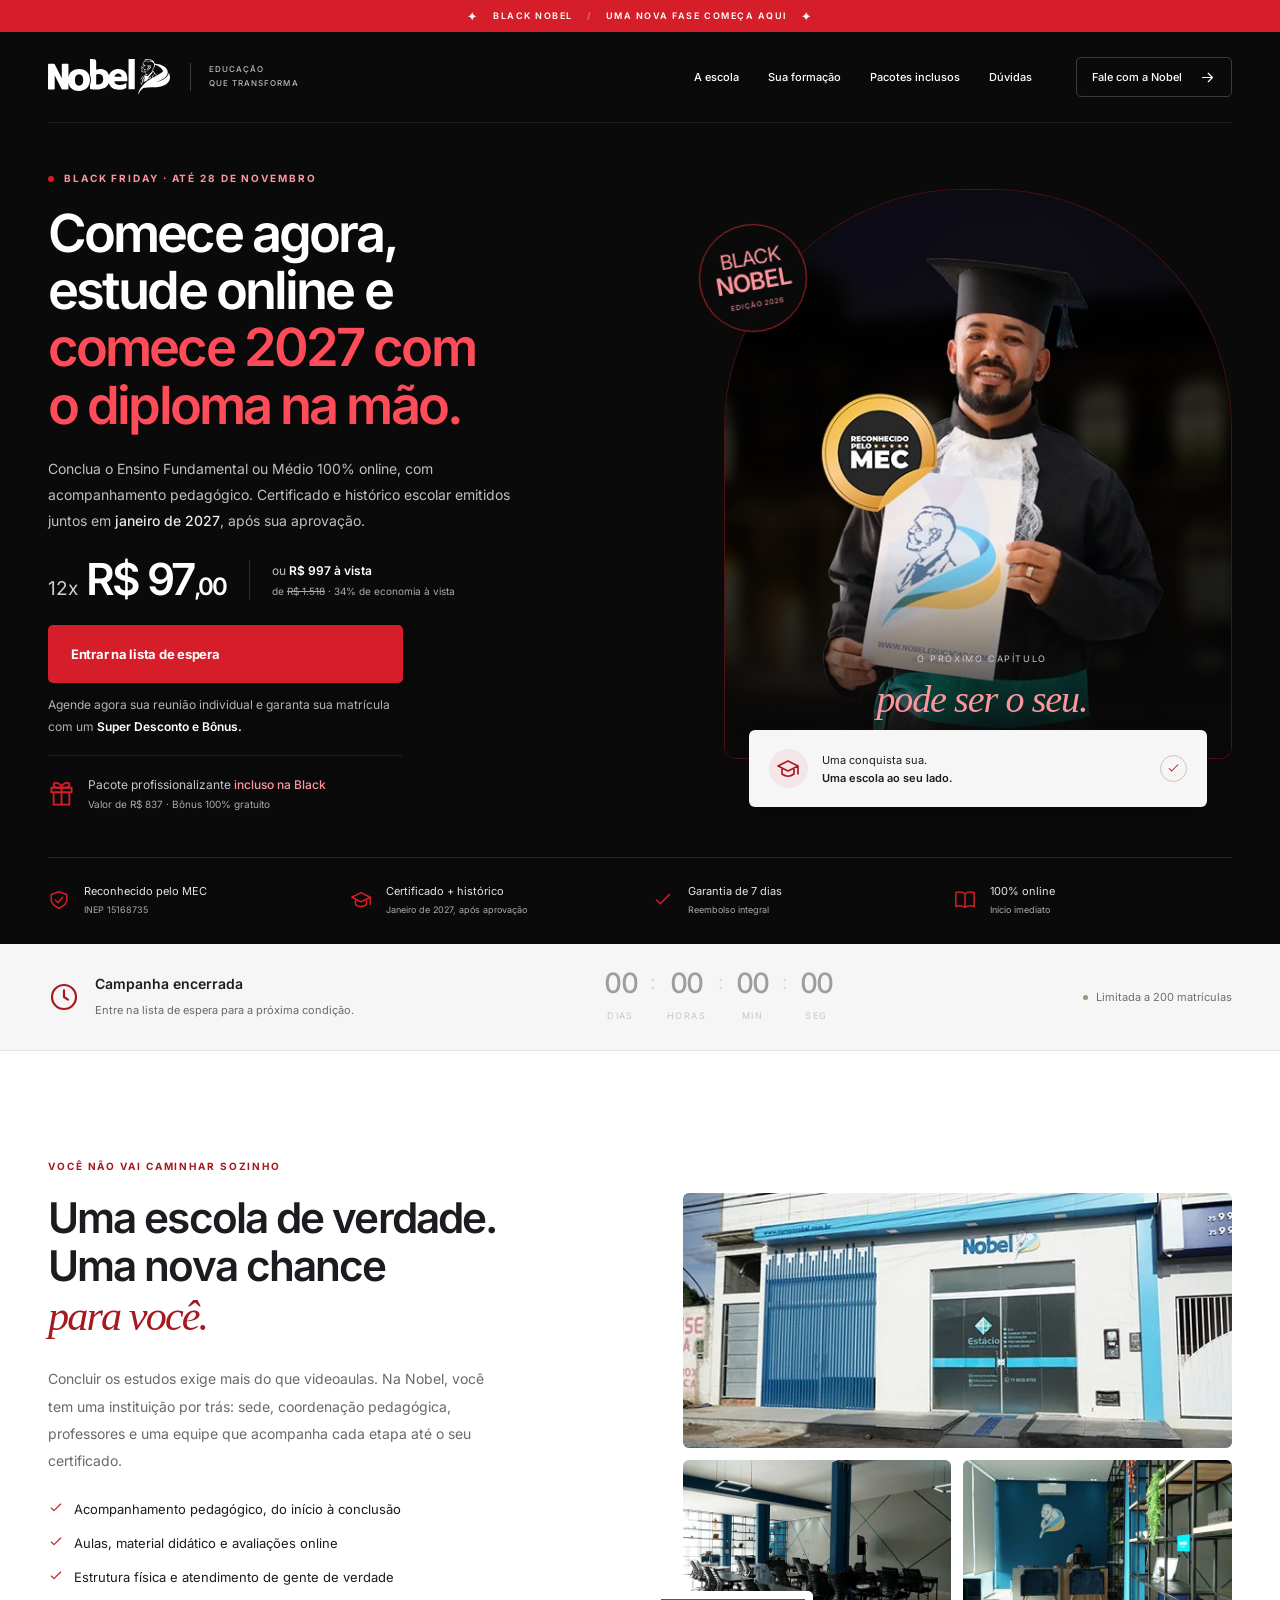
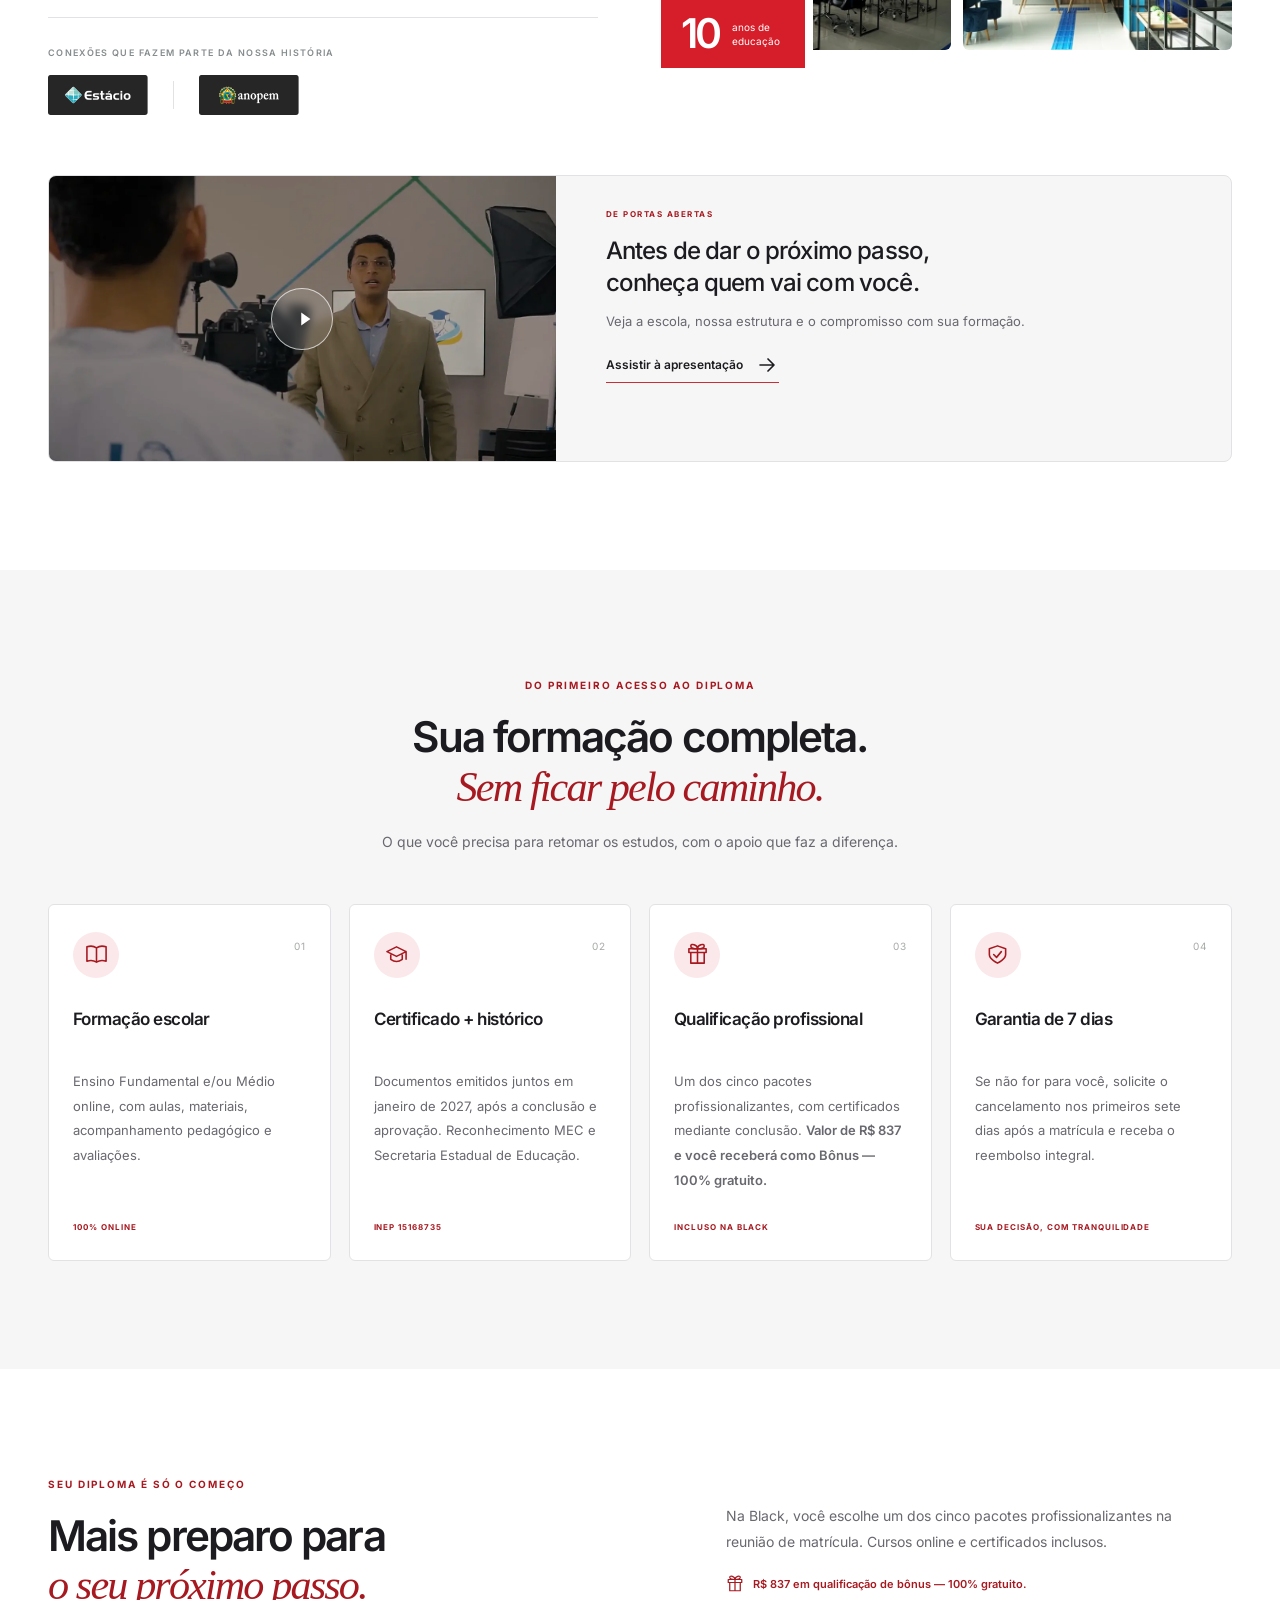
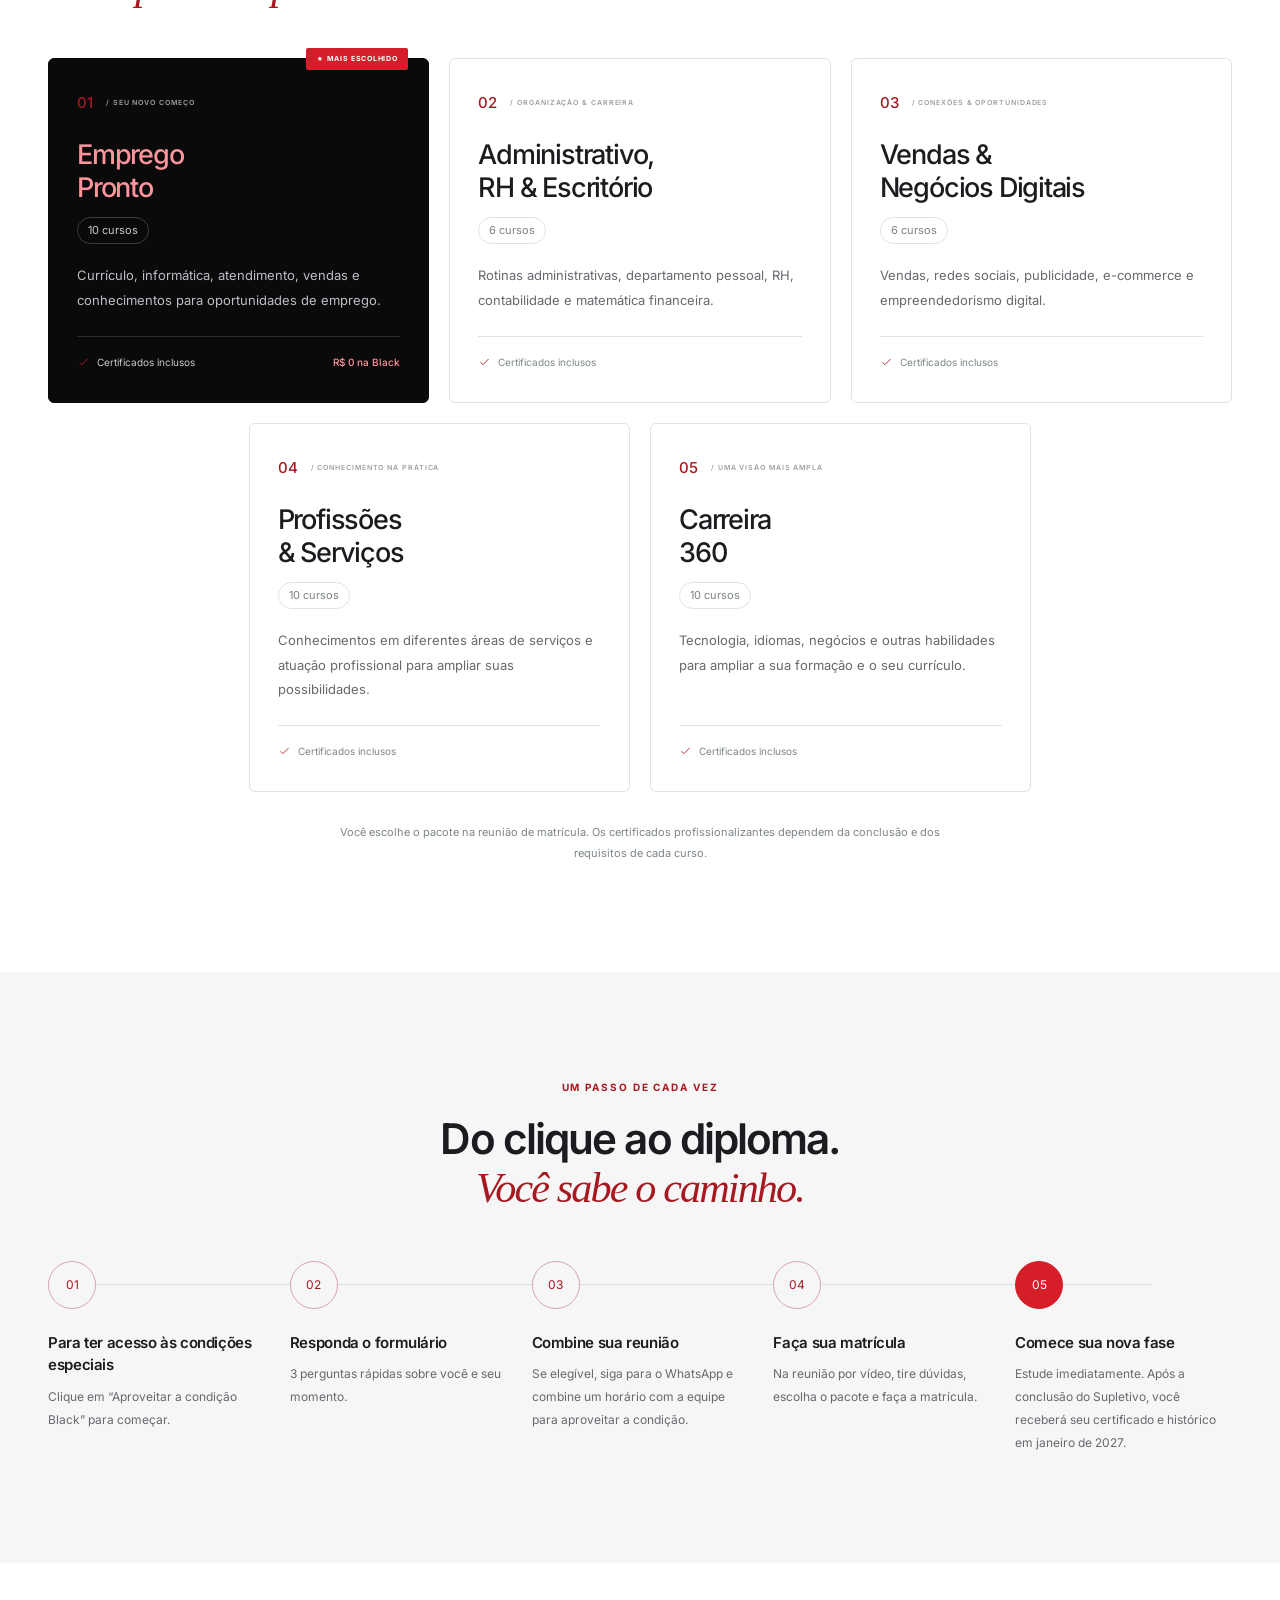
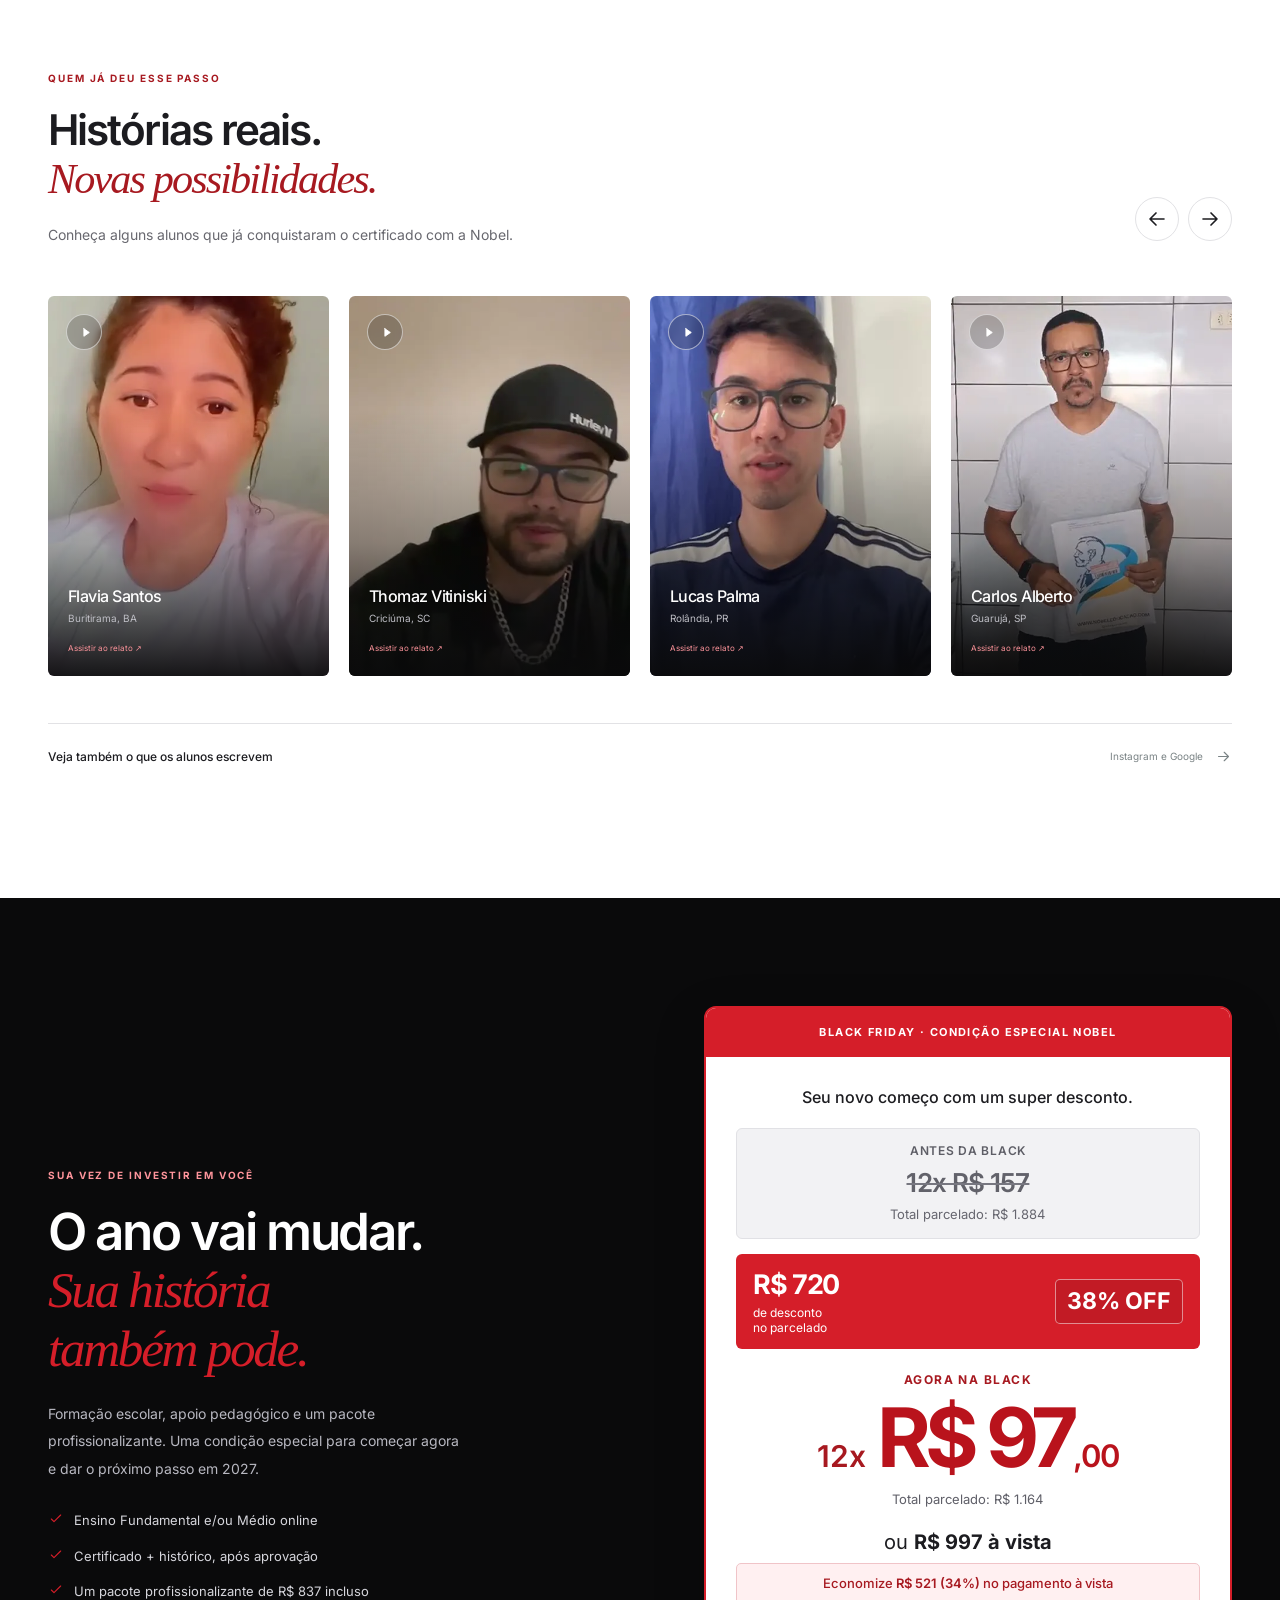
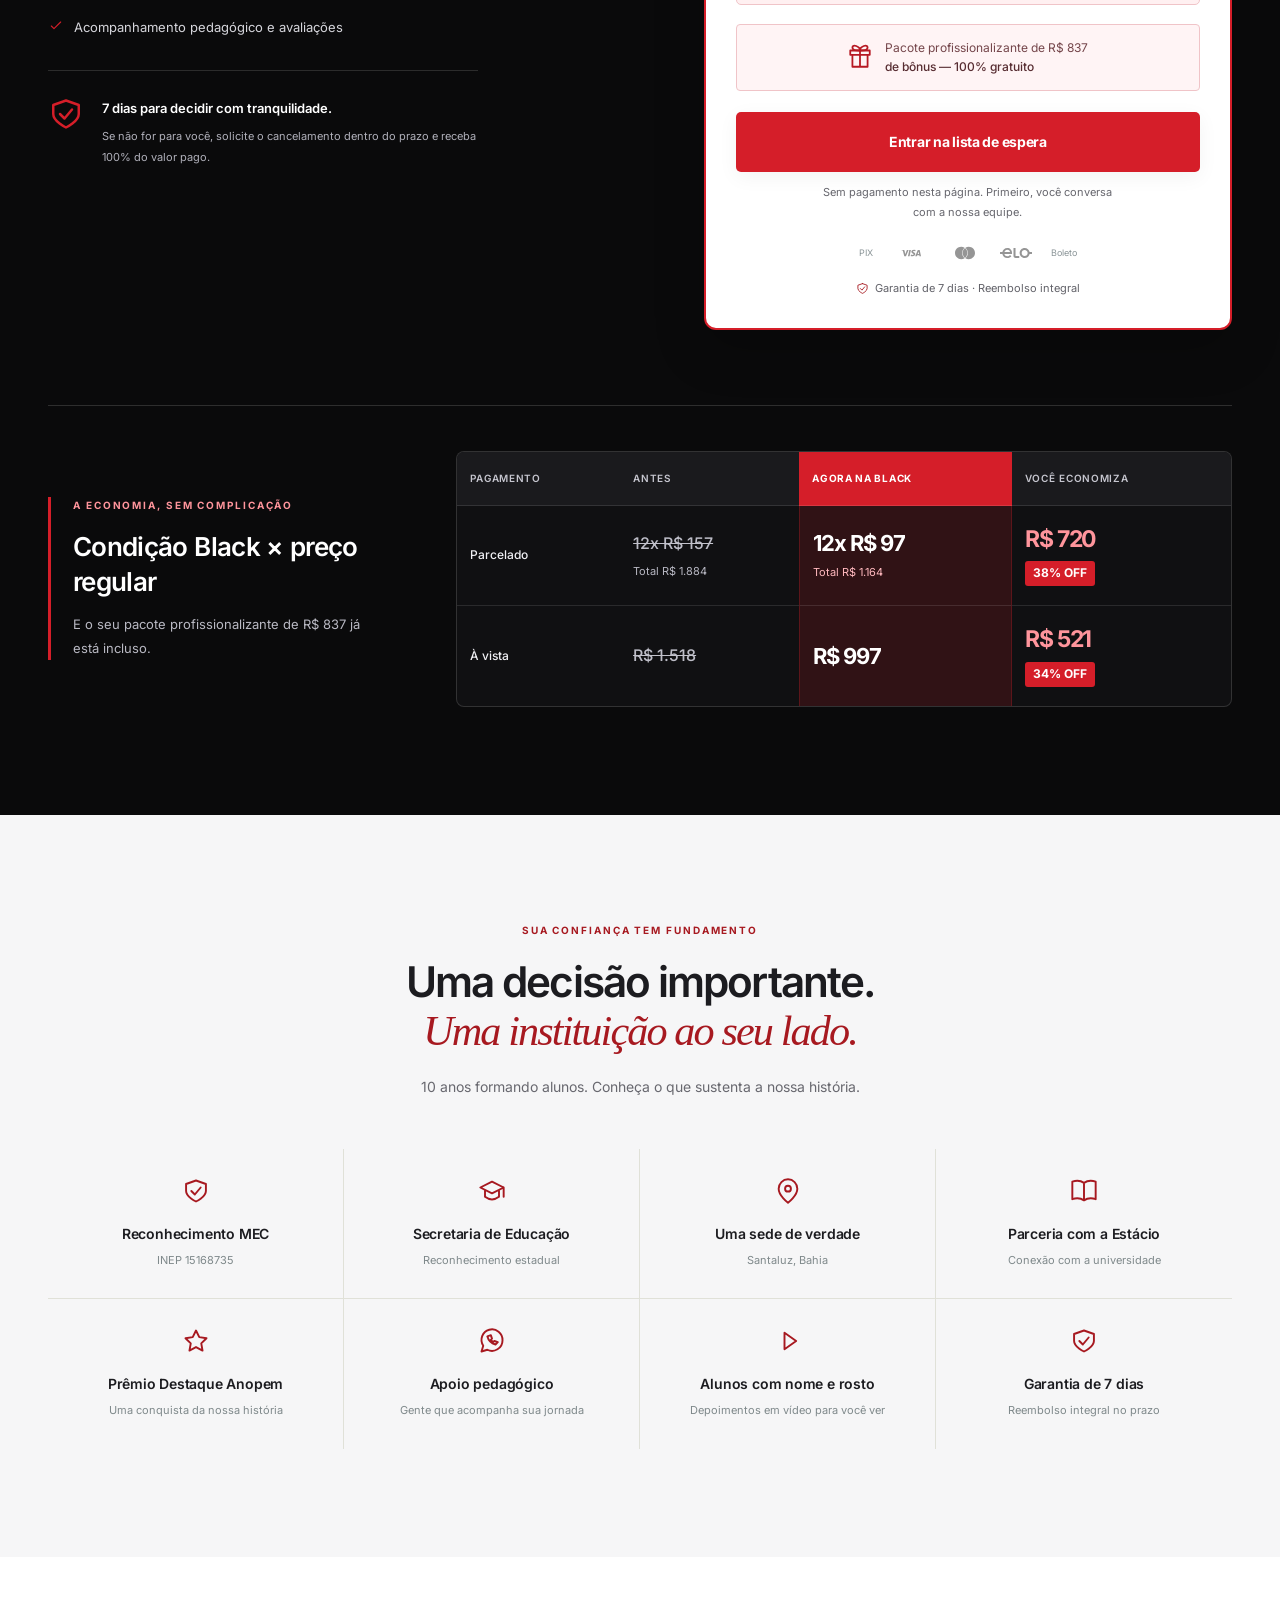
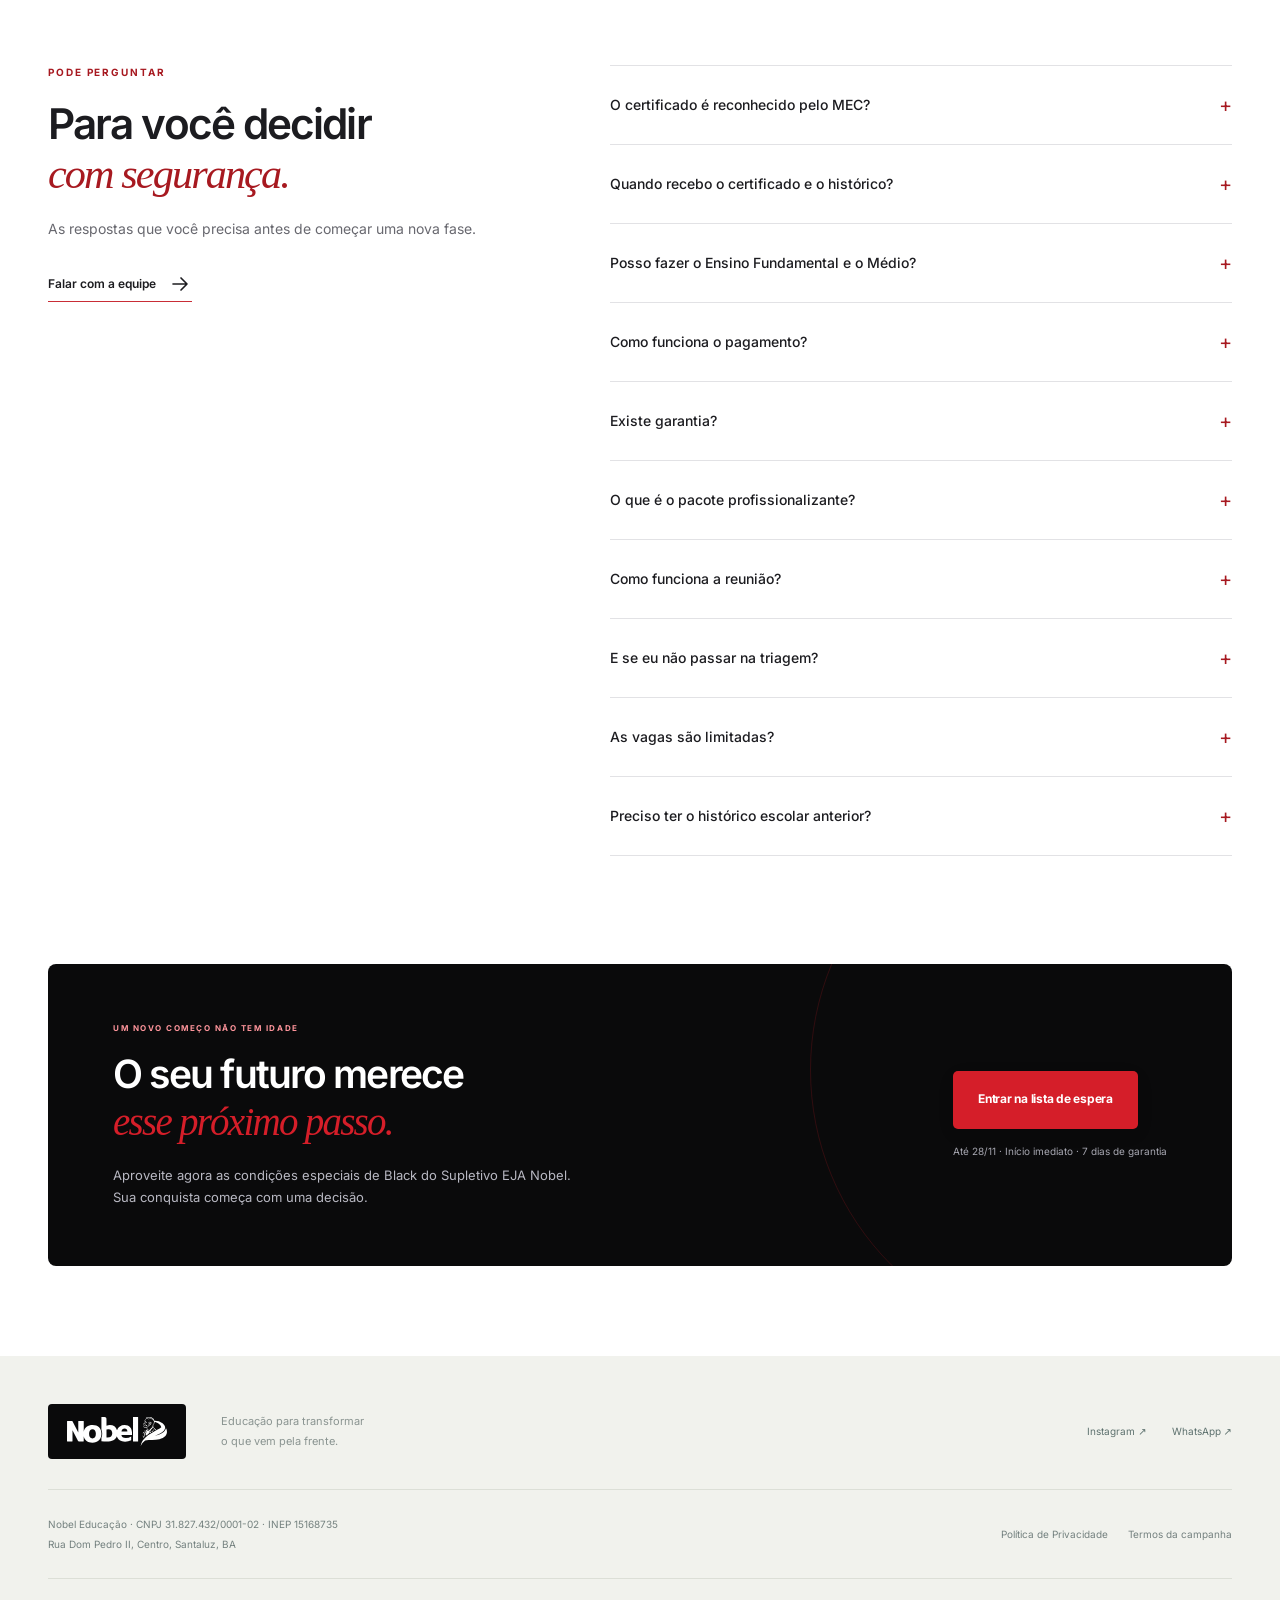
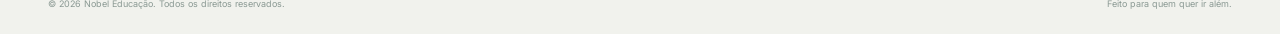
==== commit baec8b88: "Publish functional Black Nobel test site independently of custom domain" ====
--- a/index.html
+++ b/index.html
@@ -2,9 +2,10 @@
 <html lang="pt-BR">
 <head>
   <meta charset="utf-8">
+  <meta name="robots" content="noindex">
   <meta name="viewport" content="width=device-width, initial-scale=1">
   <meta name="theme-color" content="#090909">
-  <title>Prévia — Black Nobel 2026 | Seu próximo ano com o diploma na mão</title>
+  <title>Black Nobel 2026 | Seu próximo ano com o diploma na mão</title>
   <meta name="description" content="Conclua o Ensino Fundamental ou Médio online com a Nobel. Black: 12x R$ 97 ou R$ 997 à vista, pacote profissionalizante incluso e acompanhamento pedagógico. Até 28/11/2026.">
   <meta property="og:title" content="Black Nobel — Seu próximo ano com o diploma na mão">
   <meta property="og:description" content="Estude online, com acompanhamento. Condição especial até 28 de novembro de 2026.">
@@ -17,7 +18,6 @@
   <script type="module" src="./app.js"></script>
 </head>
 <body>
-  <aside class="preview-banner" aria-label="Aviso de prévia">PRÉVIA DA PÁGINA · BLACK NOBEL 2026</aside>
   <a class="skip-link" href="#conteudo">Pular para o conteúdo</a>
   <svg class="svg-sprite" xmlns="http://www.w3.org/2000/svg" aria-hidden="true"><defs>
     <symbol id="i-arrow" viewBox="0 0 24 24"><path d="M5 12h14m-6-6 6 6-6 6"/></symbol>
--- a/styles.css
+++ b/styles.css
@@ -145,11 +145,3 @@
 }
 /* Red emphasis for the Black Friday headline. */
 .hero h1>span{color:#ff4c58}
-
-/* Static review only. The application's original styles and forms are unchanged. */
-.preview-banner{padding:9px 18px;background:#18181b;color:#fafafa;border-bottom:1px solid #dc2636;text-align:center;font-size:10px;font-weight:600;letter-spacing:.08em;line-height:1.6}
-.preview-form-notice{font-size:12px;line-height:1.8;color:#9f1c26;background:#fff0f1;border:1px solid #f2b8be;border-radius:5px;padding:12px 14px;margin:0 0 20px}
-.preview-disabled-fields{border:0;padding:0;margin:0;opacity:.58;min-width:0}
-.preview-disabled-fields input,.preview-disabled-fields button{cursor:not-allowed}
-.preview-return{margin-top:18px;width:100%;font-size:12px}
-@media(max-width:560px){.preview-banner{font-size:8px;padding:8px 12px;letter-spacing:.04em}}
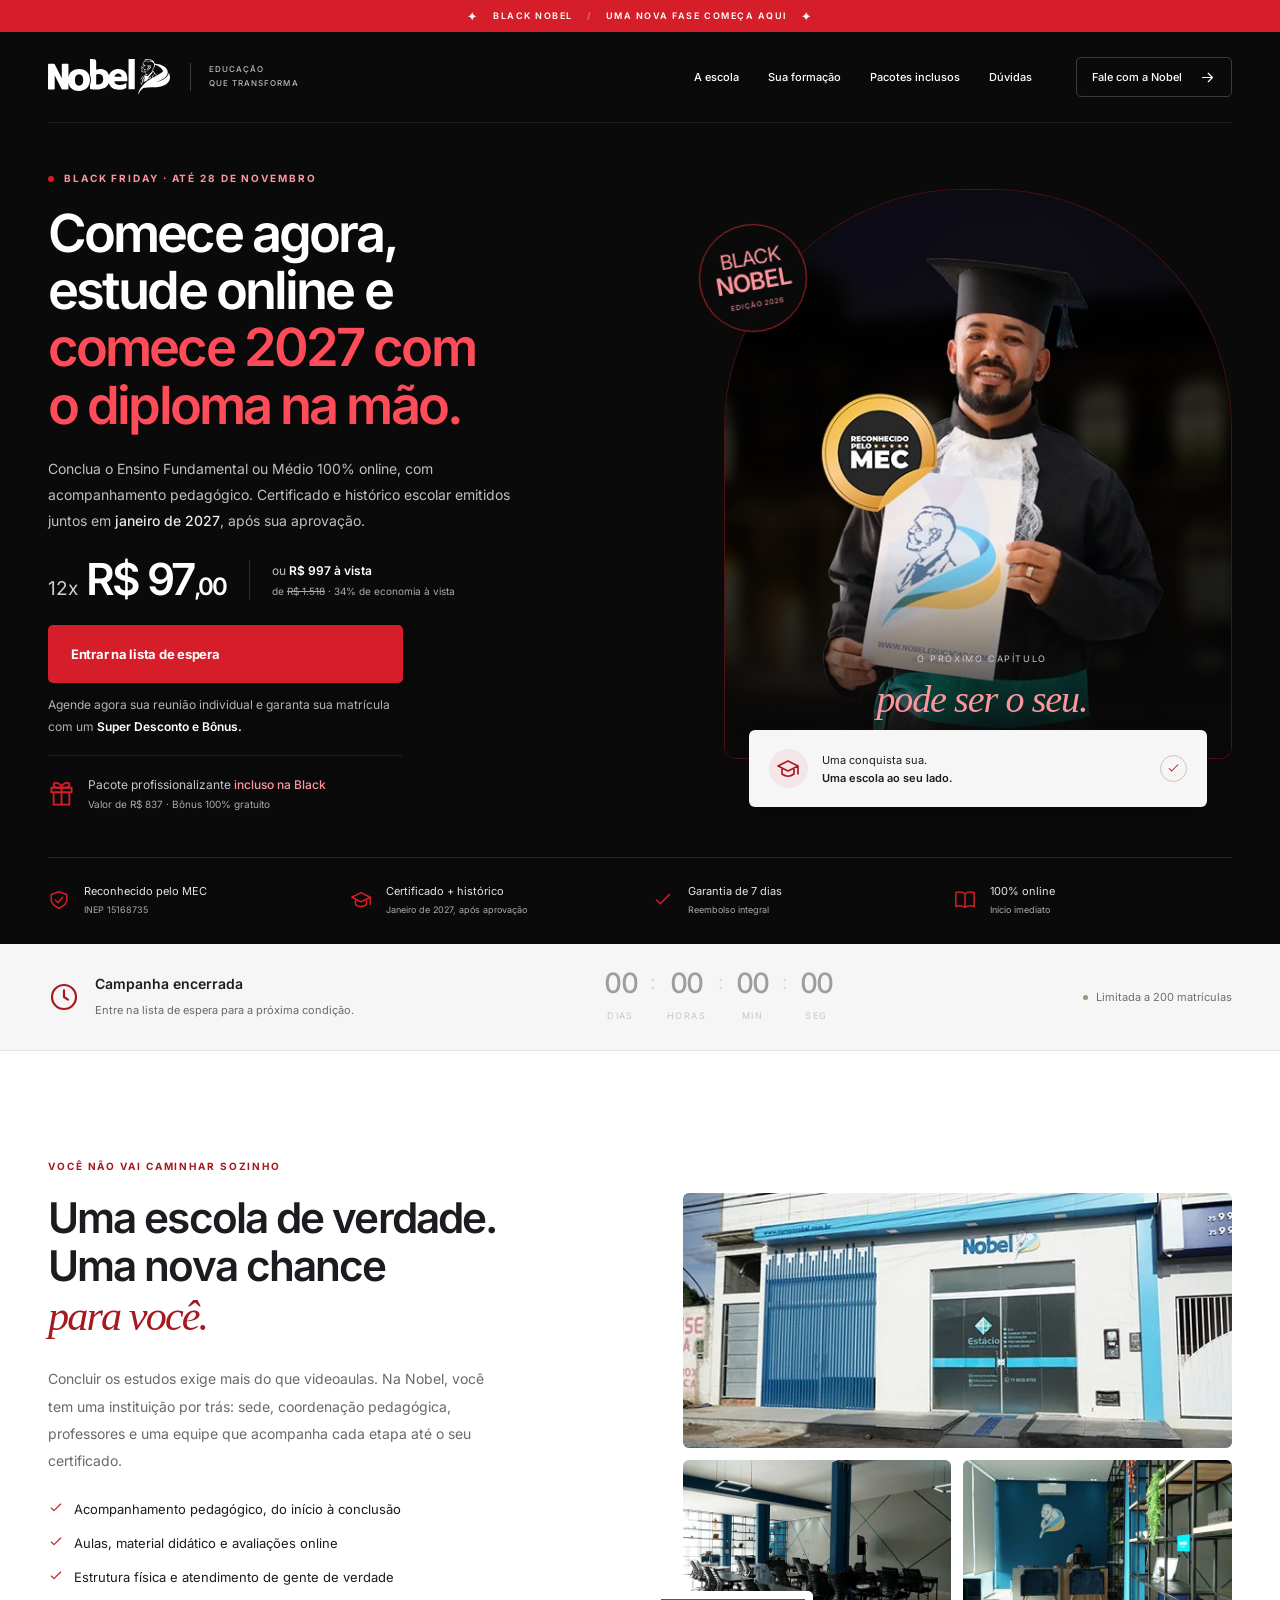
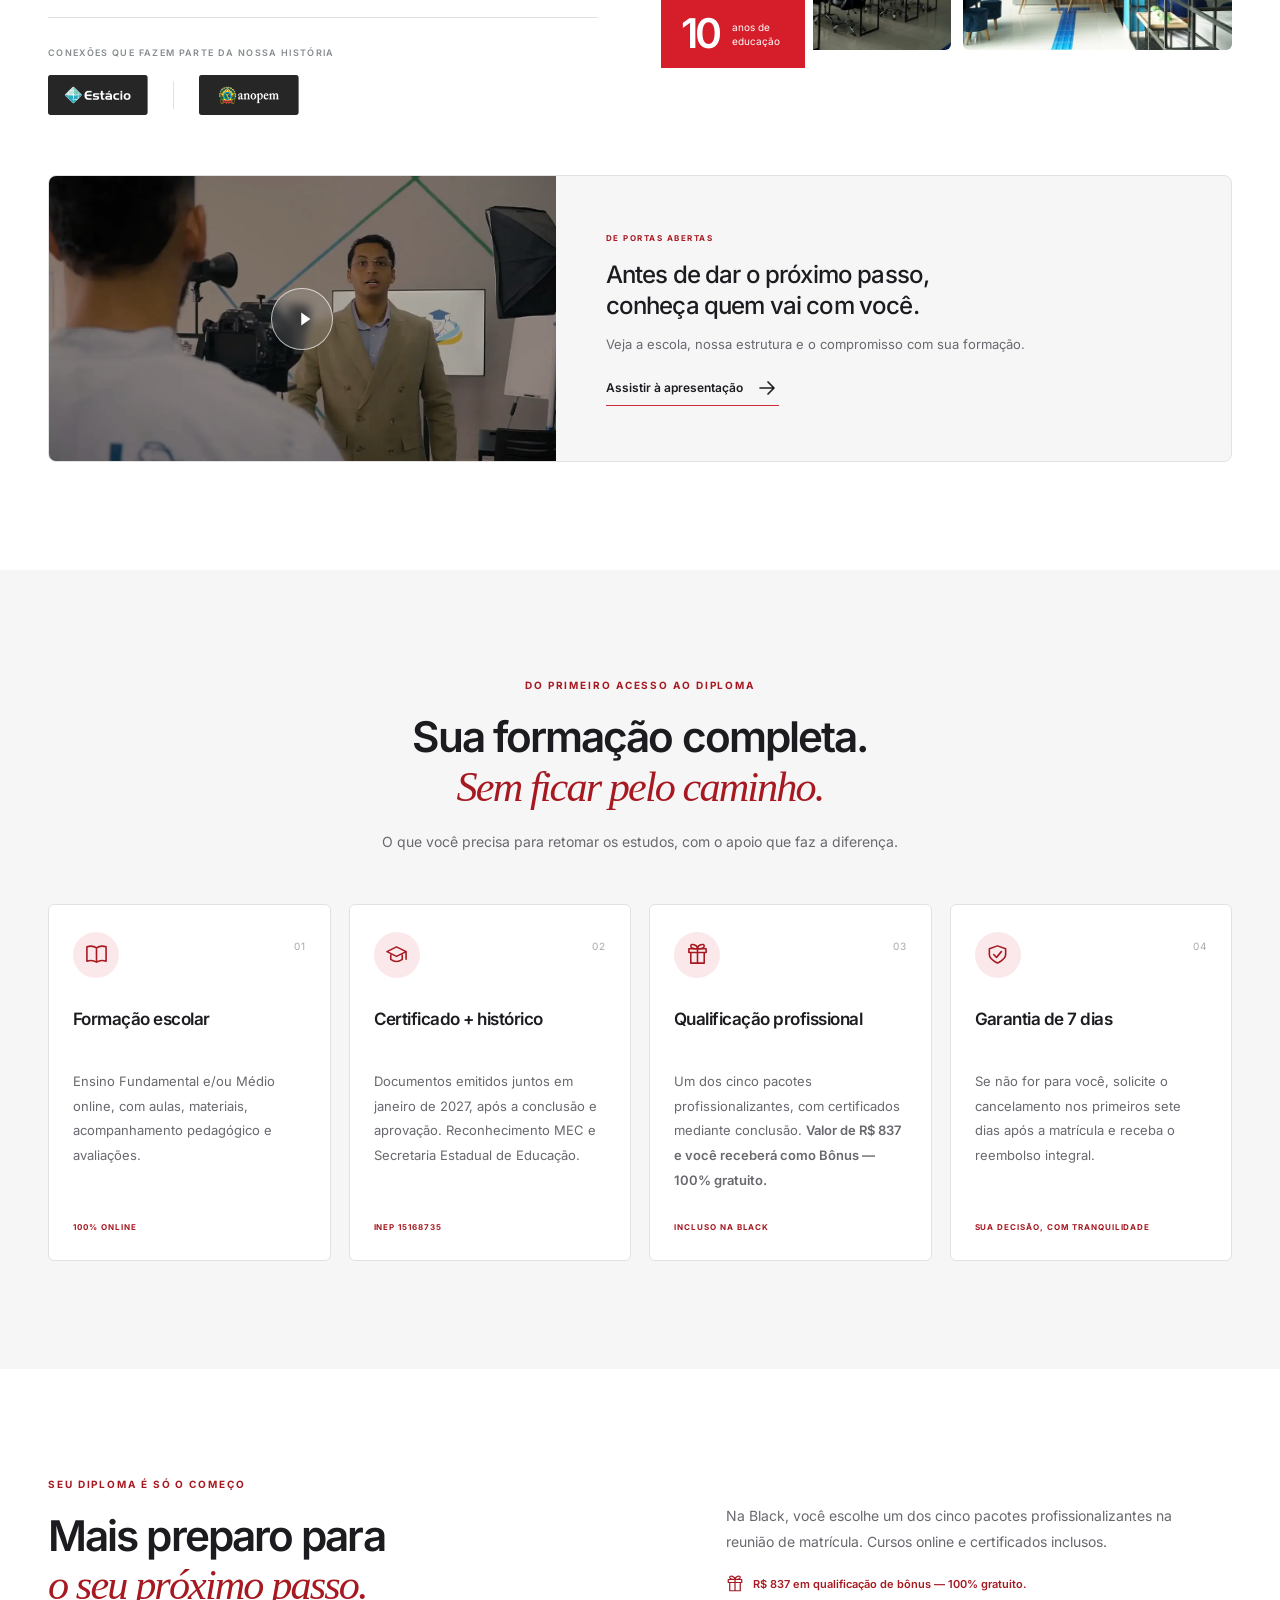
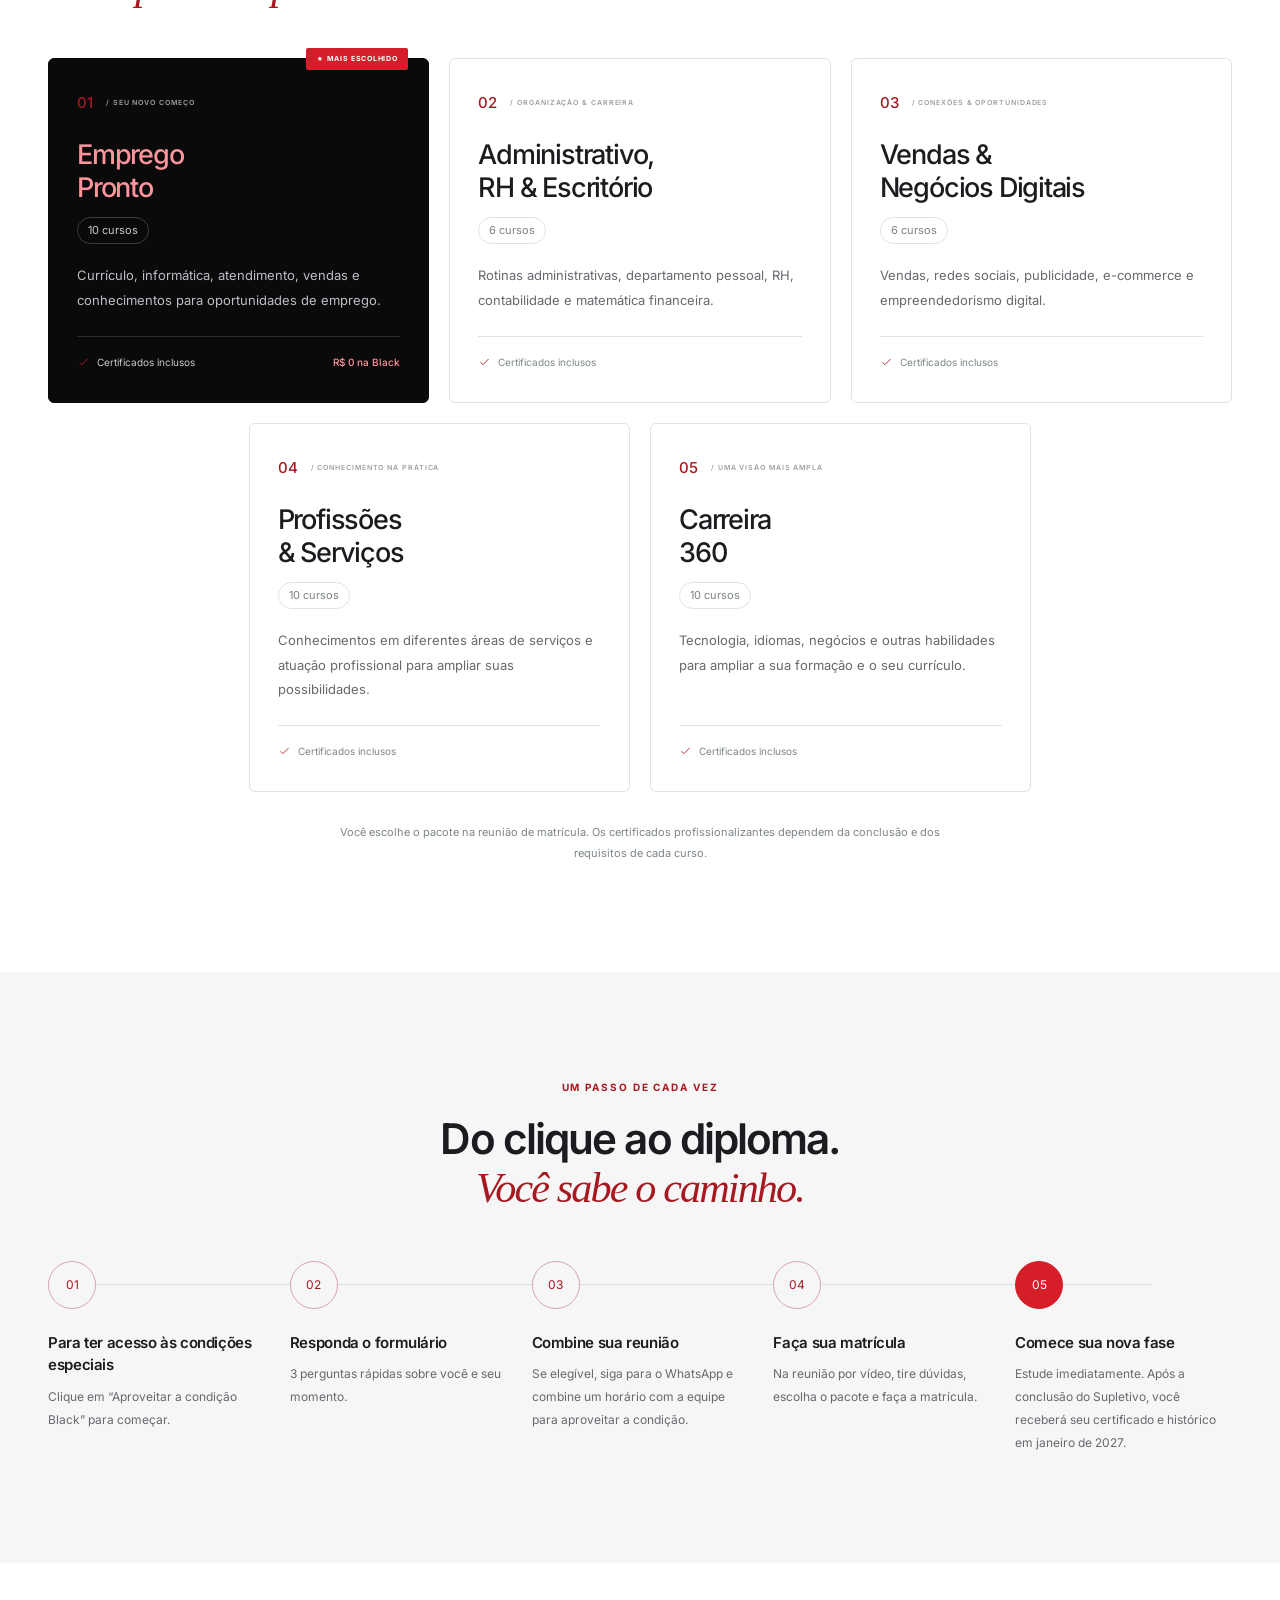
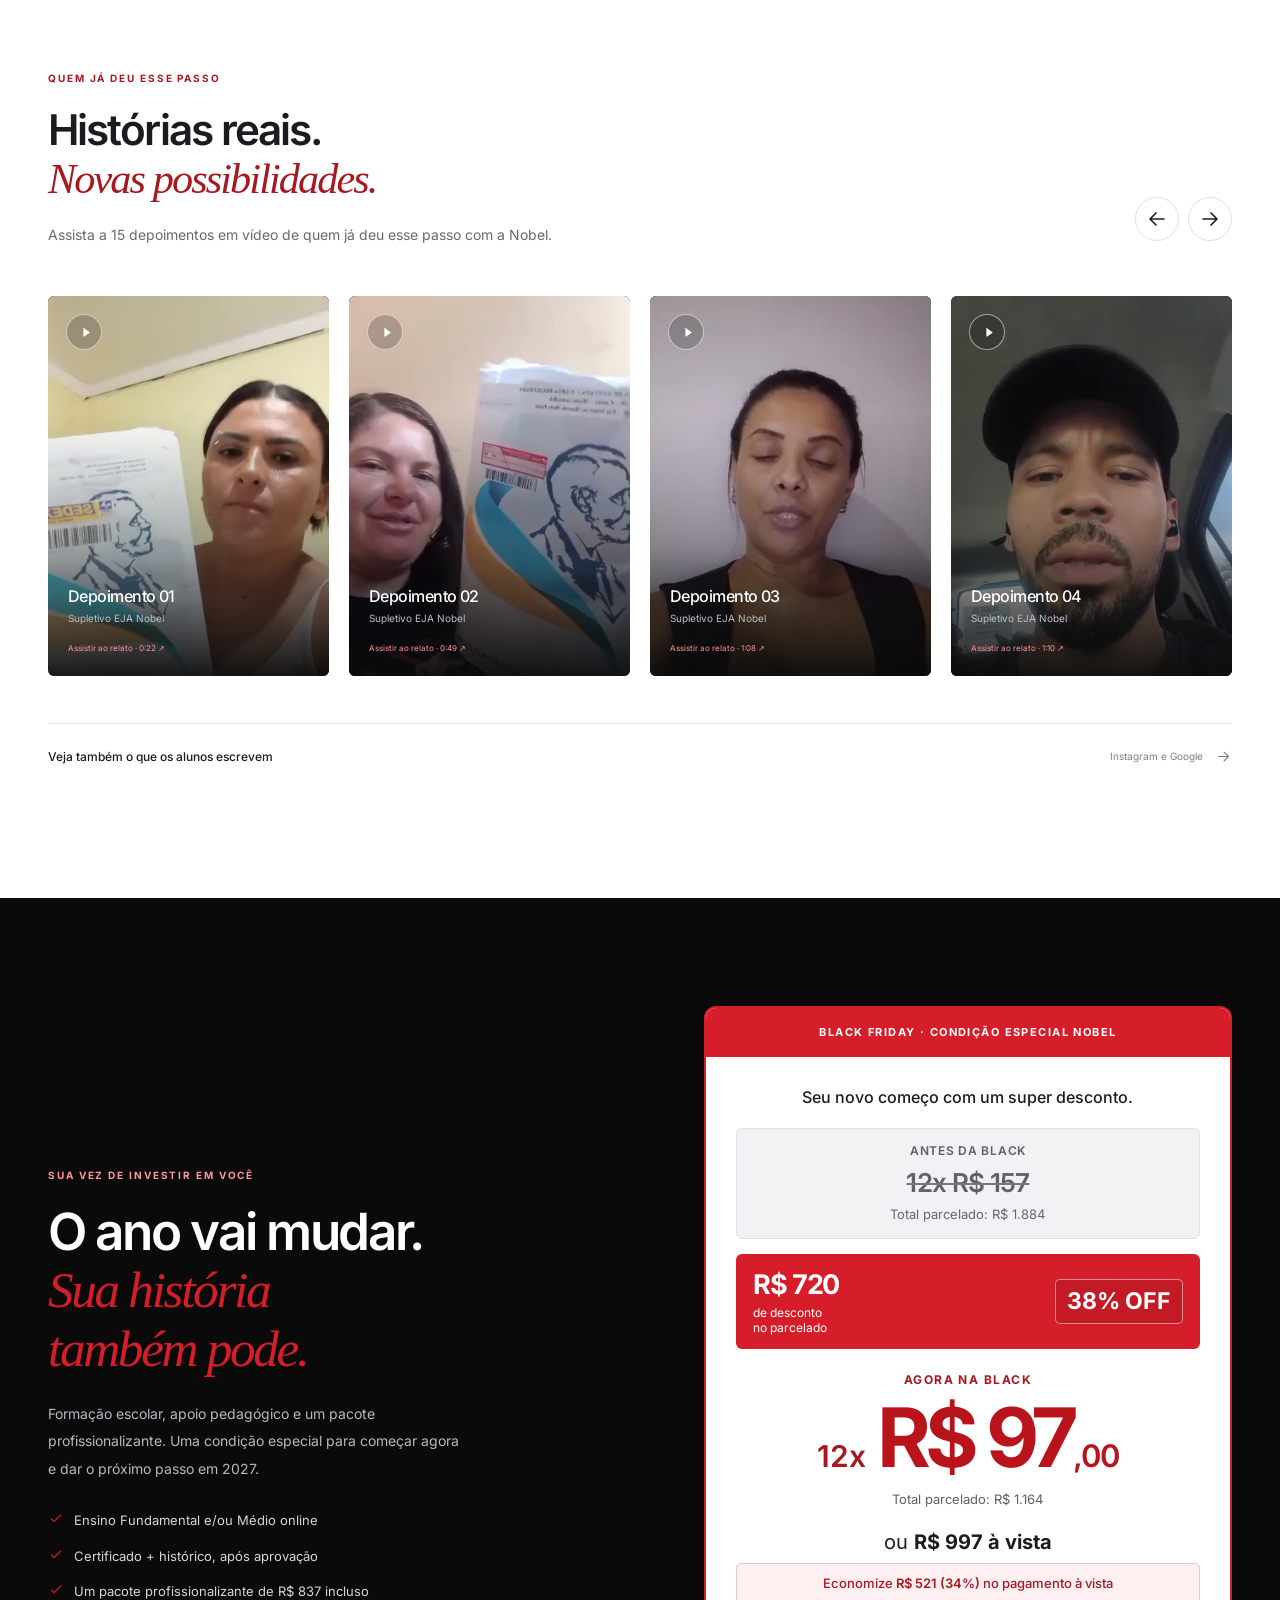
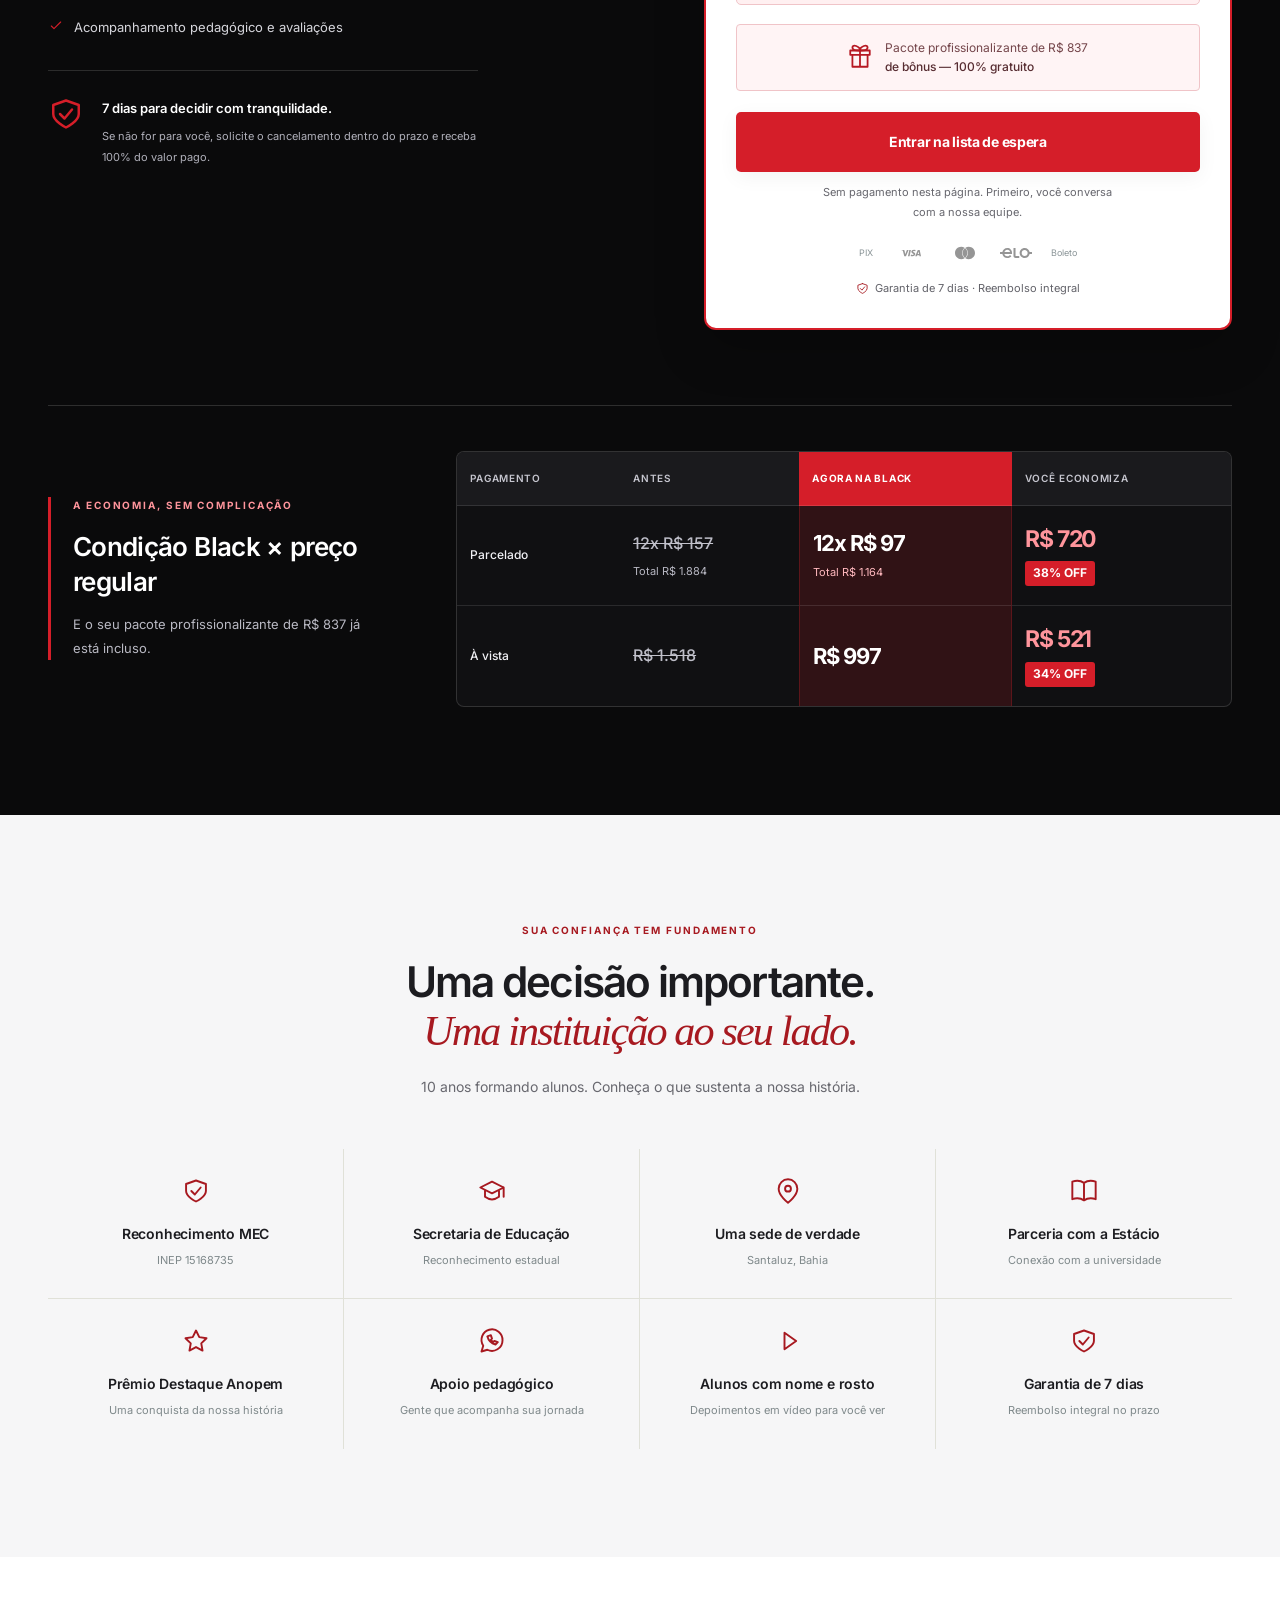
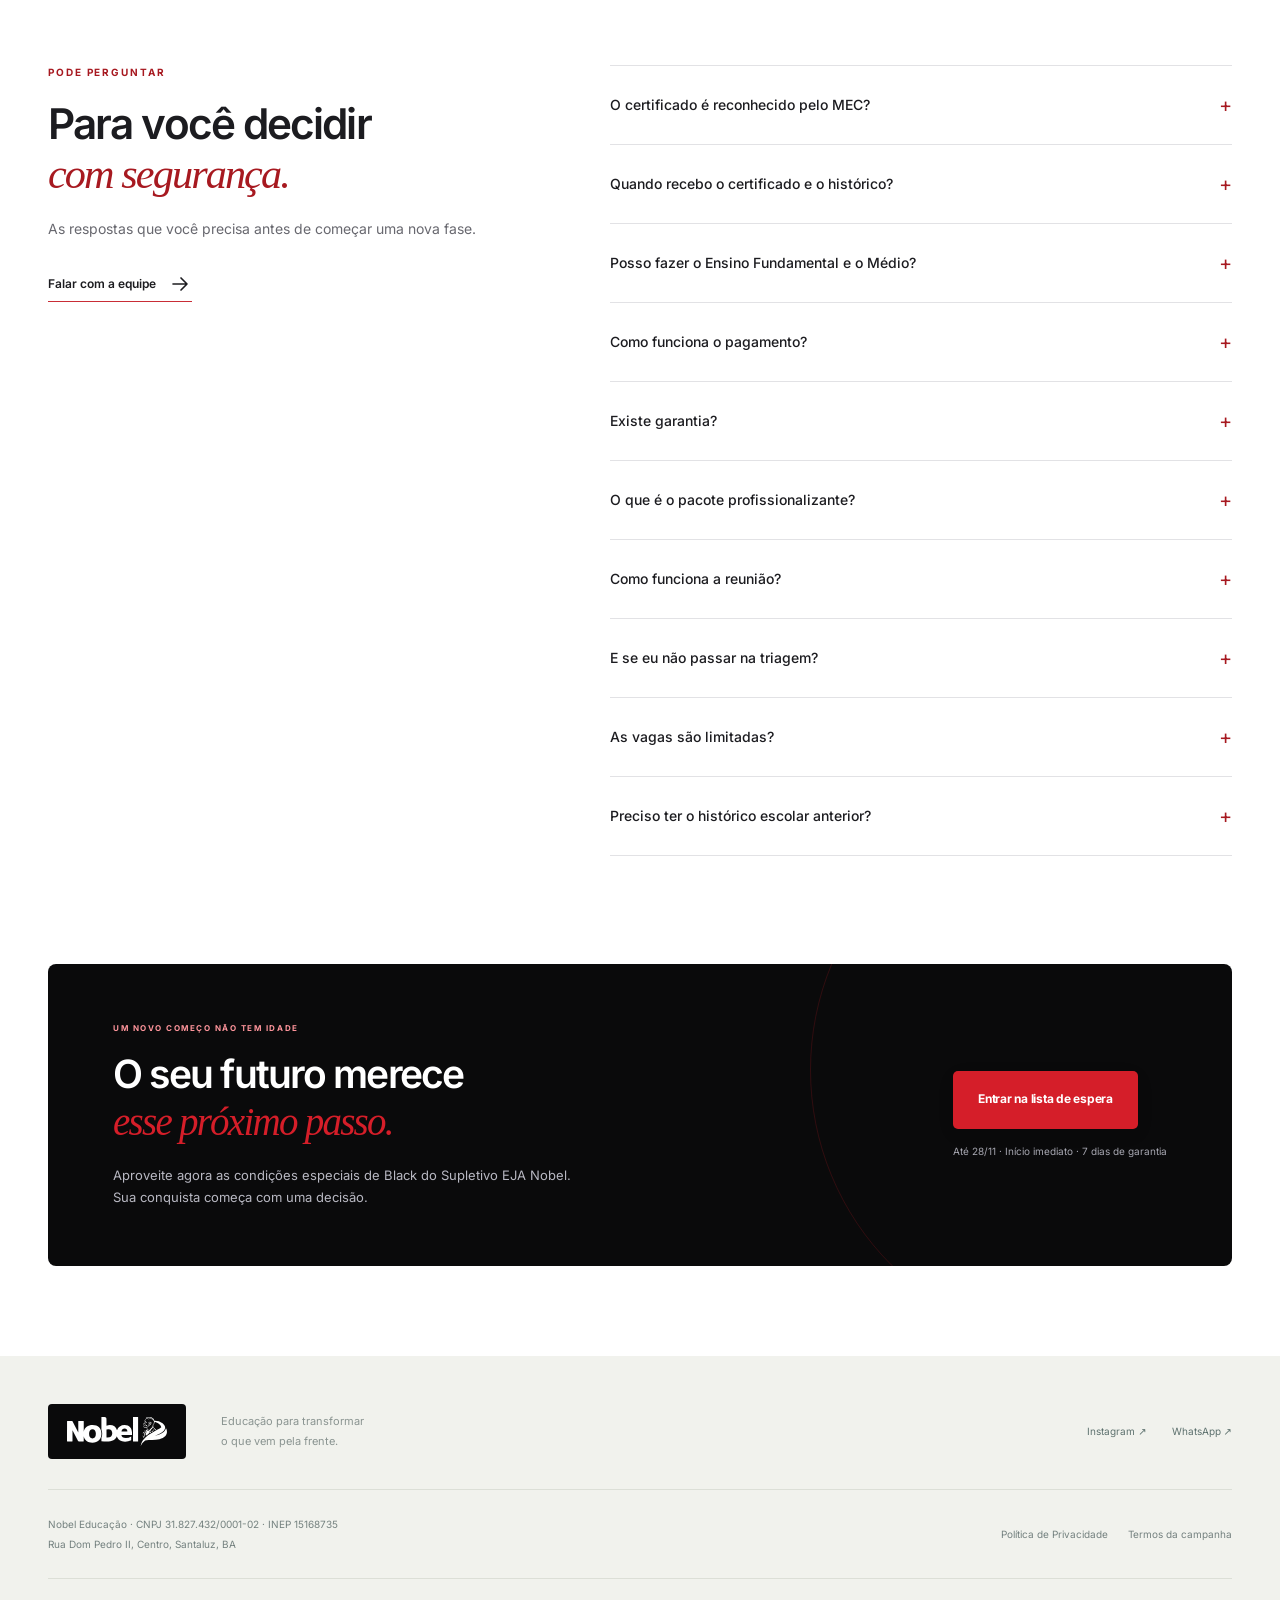
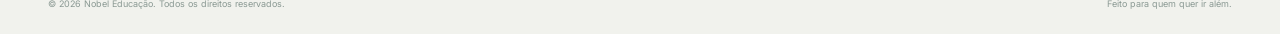
==== commit 901410b0: "Publish functional Black Nobel test site independently of custom domain" ====
--- a/index.html
+++ b/index.html
@@ -67,7 +67,7 @@
     </section>
     <section id="escola" class="section school-section">
       <div class="container school-grid"><div class="school-copy"><p class="eyebrow">VOCÊ NÃO VAI CAMINHAR SOZINHO</p><h2>Uma escola de verdade.<br>Uma nova chance<br><em>para você.</em></h2><p>Concluir os estudos exige mais do que videoaulas. Na Nobel, você tem uma instituição por trás: sede, coordenação pedagógica, professores e uma equipe que acompanha cada etapa até o seu certificado.</p><ul class="check-list"><li><svg class="icon"><use href="#i-check"/></svg> Acompanhamento pedagógico, do início à conclusão</li><li><svg class="icon"><use href="#i-check"/></svg> Aulas, material didático e avaliações online</li><li><svg class="icon"><use href="#i-check"/></svg> Estrutura física e atendimento de gente de verdade</li></ul><div class="school-partners"><span>CONEXÕES QUE FAZEM PARTE DA NOSSA HISTÓRIA</span><div><img src="./assets/logo-estacio.png" alt="Universidade Estácio" width="107" height="50" loading="lazy"><span class="partner-separator"></span><img src="./assets/logo-anopem.png" alt="Anopem" width="100" height="50" loading="lazy"></div></div></div><div class="school-collage"><img class="school-photo main-photo" src="./assets/sede-01.webp" alt="Fachada da sede da Nobel Educação em Santaluz, Bahia" width="640" height="480" loading="lazy"><img class="school-photo" src="./assets/sede-02.webp" alt="Espaço de estudos e estrutura da Nobel" width="640" height="480" loading="lazy"><img class="school-photo" src="./assets/sede-03.webp" alt="Recepção da Nobel Educação" width="640" height="480" loading="lazy"><span class="years-badge"><b>10</b><span>anos de<br>educação</span></span></div></div>
-      <div class="container"><button class="institutional-video" data-video-src="https://nobeleducacao.com/apn/assets/midia/apresentacao_escola.mp4" data-video-title="Conheça a Nobel Educação" data-video-poster="./assets/apresentacao-poster.webp"><span class="institutional-thumbnail"><img src="./assets/apresentacao-poster.webp" alt="Apresentação em vídeo da Nobel Educação" width="620" height="349" loading="lazy"><span class="play-button"><svg class="icon"><use href="#i-play"/></svg></span></span><span class="institutional-copy"><span class="eyebrow">DE PORTAS ABERTAS</span><strong>Antes de dar o próximo passo,<br>conheça quem vai com você.</strong><span>Veja a escola, nossa estrutura e o compromisso com sua formação.</span><span class="text-link">Assistir à apresentação <svg class="icon"><use href="#i-arrow"/></svg></span></span></button></div>
+      <div class="container"><a href="https://nobeleducacao.com/apn/assets/midia/apresentacao_escola.mp4" class="institutional-video" data-video-src="https://nobeleducacao.com/apn/assets/midia/apresentacao_escola.mp4" data-video-title="Conheça a Nobel Educação" data-video-poster="./assets/apresentacao-poster.webp"><span class="institutional-thumbnail"><img src="./assets/apresentacao-poster.webp" alt="Apresentação em vídeo da Nobel Educação" width="620" height="349" loading="lazy"><span class="play-button"><svg class="icon"><use href="#i-play"/></svg></span></span><span class="institutional-copy"><span class="eyebrow">DE PORTAS ABERTAS</span><strong>Antes de dar o próximo passo,<br>conheça quem vai com você.</strong><span>Veja a escola, nossa estrutura e o compromisso com sua formação.</span><span class="text-link">Assistir à apresentação <svg class="icon"><use href="#i-arrow"/></svg></span></span></a></div>
     </section>
     <section id="formacao" class="section formation-section"><div class="container"><div class="section-heading centered"><p class="eyebrow">DO PRIMEIRO ACESSO AO DIPLOMA</p><h2>Sua formação completa.<br><em>Sem ficar pelo caminho.</em></h2><p>O que você precisa para retomar os estudos, com o apoio que faz a diferença.</p></div><div class="formation-grid">
       <article class="formation-card"><span class="card-icon"><svg class="icon"><use href="#i-book"/></svg></span><span class="card-number">01</span><h3>Formação escolar</h3><p>Ensino Fundamental e/ou Médio online, com aulas, materiais, acompanhamento pedagógico e avaliações.</p><span class="card-detail">100% ONLINE</span></article>
@@ -83,14 +83,24 @@
       <article class="package-card"><div class="package-index">05 <span>/ UMA VISÃO MAIS AMPLA</span></div><h3>Carreira<br>360</h3><span class="course-count">10 cursos</span><p>Tecnologia, idiomas, negócios e outras habilidades para ampliar a sua formação e o seu currículo.</p><div class="package-bottom"><svg class="icon"><use href="#i-check"/></svg> Certificados inclusos</div></article>
     </div><p class="section-footnote">Você escolhe o pacote na reunião de matrícula. Os certificados profissionalizantes dependem da conclusão e dos requisitos de cada curso.</p></div></section>
     <section id="como-funciona" class="section process-section"><div class="container"><div class="section-heading centered"><p class="eyebrow">UM PASSO DE CADA VEZ</p><h2>Do clique ao diploma.<br><em>Você sabe o caminho.</em></h2></div><ol class="timeline"><li><span>01</span><h3>Para ter acesso às condições especiais</h3><p>Clique em “Aproveitar a condição Black” para começar.</p></li><li><span>02</span><h3>Responda o formulário</h3><p>3 perguntas rápidas sobre você e seu momento.</p></li><li><span>03</span><h3>Combine sua reunião</h3><p>Se elegível, siga para o WhatsApp e combine um horário com a equipe para aproveitar a condição.</p></li><li><span>04</span><h3>Faça sua matrícula</h3><p>Na reunião por vídeo, tire dúvidas, escolha o pacote e faça a matrícula.</p></li><li><span>05</span><h3>Comece sua nova fase</h3><p>Estude imediatamente. Após a conclusão do Supletivo, você receberá seu certificado e histórico em janeiro de 2027.</p></li></ol></div></section>
-    <section id="depoimentos" class="section testimonials-section"><div class="container"><div class="section-heading testimonials-heading"><div><p class="eyebrow">QUEM JÁ DEU ESSE PASSO</p><h2>Histórias reais.<br><em>Novas possibilidades.</em></h2><p>Conheça alguns alunos que já conquistaram o certificado com a Nobel.</p></div><div class="carousel-controls"><button class="icon-button" data-scroll-target="testimonials-track" data-scroll-direction="prev" aria-label="Depoimentos anteriores"><svg class="icon rotate-arrow"><use href="#i-arrow"/></svg></button><button class="icon-button" data-scroll-target="testimonials-track" data-scroll-direction="next" aria-label="Próximos depoimentos"><svg class="icon"><use href="#i-arrow"/></svg></button></div></div><div id="testimonials-track" class="testimonials-track" tabindex="0" aria-label="Vídeos de alunos formados">
+    <section id="depoimentos" class="section testimonials-section"><div class="container"><div class="section-heading testimonials-heading"><div><p class="eyebrow">QUEM JÁ DEU ESSE PASSO</p><h2>Histórias reais.<br><em>Novas possibilidades.</em></h2><p>Assista a 15 depoimentos em vídeo de quem já deu esse passo com a Nobel.</p></div><div class="carousel-controls"><button class="icon-button" data-scroll-target="testimonials-track" data-scroll-direction="prev" aria-label="Depoimentos anteriores"><svg class="icon rotate-arrow"><use href="#i-arrow"/></svg></button><button class="icon-button" data-scroll-target="testimonials-track" data-scroll-direction="next" aria-label="Próximos depoimentos"><svg class="icon"><use href="#i-arrow"/></svg></button></div></div><div id="testimonials-track" class="testimonials-track" tabindex="0" aria-label="Depoimentos em vídeo da Nobel">
+      <!-- Vídeos adicionais enviados para esta página, hospedados com seus arquivos. -->
+      <a class="story-card" data-local-testimonial href="./assets/videos/depoimento-extra-01.mp4" data-video-src="./assets/videos/depoimento-extra-01.mp4" data-video-title="Depoimento 01 — Supletivo EJA Nobel" data-video-poster="./assets/depoimento-extra-01.webp" aria-label="Assistir ao depoimento 01, duração 0:22"><img src="./assets/depoimento-extra-01.webp" alt="Capa do depoimento 01 enviado à Nobel" width="360" height="640" loading="lazy"><span class="story-play"><svg class="icon"><use href="#i-play"/></svg></span><span class="story-caption"><strong>Depoimento 01</strong><span>Supletivo EJA Nobel</span><small>Assistir ao relato · 0:22 ↗</small></span></a>
+      <a class="story-card" data-local-testimonial href="./assets/videos/depoimento-extra-02.mp4" data-video-src="./assets/videos/depoimento-extra-02.mp4" data-video-title="Depoimento 02 — Supletivo EJA Nobel" data-video-poster="./assets/depoimento-extra-02.webp" aria-label="Assistir ao depoimento 02, duração 0:49"><img src="./assets/depoimento-extra-02.webp" alt="Capa do depoimento 02 enviado à Nobel" width="360" height="640" loading="lazy"><span class="story-play"><svg class="icon"><use href="#i-play"/></svg></span><span class="story-caption"><strong>Depoimento 02</strong><span>Supletivo EJA Nobel</span><small>Assistir ao relato · 0:49 ↗</small></span></a>
+      <a class="story-card" data-local-testimonial href="./assets/videos/depoimento-extra-03.mp4" data-video-src="./assets/videos/depoimento-extra-03.mp4" data-video-title="Depoimento 03 — Supletivo EJA Nobel" data-video-poster="./assets/depoimento-extra-03.webp" aria-label="Assistir ao depoimento 03, duração 1:08"><img src="./assets/depoimento-extra-03.webp" alt="Capa do depoimento 03 enviado à Nobel" width="360" height="640" loading="lazy"><span class="story-play"><svg class="icon"><use href="#i-play"/></svg></span><span class="story-caption"><strong>Depoimento 03</strong><span>Supletivo EJA Nobel</span><small>Assistir ao relato · 1:08 ↗</small></span></a>
+      <a class="story-card" data-local-testimonial href="./assets/videos/depoimento-extra-04.mp4" data-video-src="./assets/videos/depoimento-extra-04.mp4" data-video-title="Depoimento 04 — Supletivo EJA Nobel" data-video-poster="./assets/depoimento-extra-04.webp" aria-label="Assistir ao depoimento 04, duração 1:10"><img src="./assets/depoimento-extra-04.webp" alt="Capa do depoimento 04 enviado à Nobel" width="360" height="640" loading="lazy"><span class="story-play"><svg class="icon"><use href="#i-play"/></svg></span><span class="story-caption"><strong>Depoimento 04</strong><span>Supletivo EJA Nobel</span><small>Assistir ao relato · 1:10 ↗</small></span></a>
+      <a class="story-card" data-local-testimonial href="./assets/videos/depoimento-extra-05.mp4" data-video-src="./assets/videos/depoimento-extra-05.mp4" data-video-title="Depoimento 05 — Supletivo EJA Nobel" data-video-poster="./assets/depoimento-extra-05.webp" aria-label="Assistir ao depoimento 05, duração 1:00"><img src="./assets/depoimento-extra-05.webp" alt="Capa do depoimento 05 enviado à Nobel" width="360" height="640" loading="lazy"><span class="story-play"><svg class="icon"><use href="#i-play"/></svg></span><span class="story-caption"><strong>Depoimento 05</strong><span>Supletivo EJA Nobel</span><small>Assistir ao relato · 1:00 ↗</small></span></a>
+      <a class="story-card" data-local-testimonial href="./assets/videos/depoimento-extra-08.mp4" data-video-src="./assets/videos/depoimento-extra-08.mp4" data-video-title="Depoimento 06 — Supletivo EJA Nobel" data-video-poster="./assets/depoimento-extra-08.webp" aria-label="Assistir ao depoimento 06, duração 1:39"><img src="./assets/depoimento-extra-08.webp" alt="Capa do depoimento 06 enviado à Nobel" width="360" height="640" loading="lazy"><span class="story-play"><svg class="icon"><use href="#i-play"/></svg></span><span class="story-caption"><strong>Depoimento 06</strong><span>Supletivo EJA Nobel</span><small>Assistir ao relato · 1:39 ↗</small></span></a>
+      <a class="story-card" data-local-testimonial href="./assets/videos/depoimento-extra-09.mp4" data-video-src="./assets/videos/depoimento-extra-09.mp4" data-video-title="Depoimento 07 — Supletivo EJA Nobel" data-video-poster="./assets/depoimento-extra-09.webp" aria-label="Assistir ao depoimento 07, duração 1:02"><img src="./assets/depoimento-extra-09.webp" alt="Capa do depoimento 07 enviado à Nobel" width="360" height="640" loading="lazy"><span class="story-play"><svg class="icon"><use href="#i-play"/></svg></span><span class="story-caption"><strong>Depoimento 07</strong><span>Supletivo EJA Nobel</span><small>Assistir ao relato · 1:02 ↗</small></span></a>
+      <a class="story-card" data-local-testimonial href="./assets/videos/depoimento-extra-10.mp4" data-video-src="./assets/videos/depoimento-extra-10.mp4" data-video-title="Depoimento 08 — Supletivo EJA Nobel" data-video-poster="./assets/depoimento-extra-10.webp" aria-label="Assistir ao depoimento 08, duração 0:28"><img src="./assets/depoimento-extra-10.webp" alt="Capa do depoimento 08 enviado à Nobel" width="360" height="640" loading="lazy"><span class="story-play"><svg class="icon"><use href="#i-play"/></svg></span><span class="story-caption"><strong>Depoimento 08</strong><span>Supletivo EJA Nobel</span><small>Assistir ao relato · 0:28 ↗</small></span></a>
+      <a class="story-card" data-local-testimonial href="./assets/videos/depoimento-extra-11.mp4" data-video-src="./assets/videos/depoimento-extra-11.mp4" data-video-title="Depoimento 09 — Supletivo EJA Nobel" data-video-poster="./assets/depoimento-extra-11.webp" aria-label="Assistir ao depoimento 09, duração 1:02"><img src="./assets/depoimento-extra-11.webp" alt="Capa do depoimento 09 enviado à Nobel" width="360" height="640" loading="lazy"><span class="story-play"><svg class="icon"><use href="#i-play"/></svg></span><span class="story-caption"><strong>Depoimento 09</strong><span>Supletivo EJA Nobel</span><small>Assistir ao relato · 1:02 ↗</small></span></a>
       <!-- Os depoimentos abaixo são vídeos originais publicados pela Nobel. -->
-      <button class="story-card" data-video-src="https://nobeleducacao.com/apn/assets/midia/pg-depoimento-01.mp4" data-video-title="Flavia Santos — Buritirama, BA" data-video-poster="./assets/depoimento-flavia.webp"><img src="./assets/depoimento-flavia.webp" alt="Flavia Santos, aluna formada da Nobel" width="360" height="480" loading="lazy"><span class="story-play"><svg class="icon"><use href="#i-play"/></svg></span><span class="story-caption"><strong>Flavia Santos</strong><span>Buritirama, BA</span><small>Assistir ao relato ↗</small></span></button>
-      <button class="story-card" data-video-src="https://nobeleducacao.com/apn/assets/midia/pg-depoimento-02.mp4" data-video-title="Thomaz Vitiniski — Criciúma, SC" data-video-poster="./assets/depoimento-thomaz.webp"><img src="./assets/depoimento-thomaz.webp" alt="Thomaz Vitiniski, aluno formado da Nobel" width="360" height="480" loading="lazy"><span class="story-play"><svg class="icon"><use href="#i-play"/></svg></span><span class="story-caption"><strong>Thomaz Vitiniski</strong><span>Criciúma, SC</span><small>Assistir ao relato ↗</small></span></button>
-      <button class="story-card" data-video-src="https://nobeleducacao.com/apn/assets/midia/pg-depoimento-03.mp4" data-video-title="Lucas Palma — Rolândia, PR" data-video-poster="./assets/depoimento-lucas.webp"><img src="./assets/depoimento-lucas.webp" alt="Lucas Palma, aluno formado da Nobel" width="360" height="480" loading="lazy"><span class="story-play"><svg class="icon"><use href="#i-play"/></svg></span><span class="story-caption"><strong>Lucas Palma</strong><span>Rolândia, PR</span><small>Assistir ao relato ↗</small></span></button>
-      <button class="story-card" data-video-src="https://nobeleducacao.com/apn/assets/midia/pg-depoimento-04.mp4" data-video-title="Carlos Alberto — Guarujá, SP" data-video-poster="./assets/depoimento-carlos.webp"><img src="./assets/depoimento-carlos.webp" alt="Carlos Alberto, aluno formado da Nobel" width="360" height="480" loading="lazy"><span class="story-play"><svg class="icon"><use href="#i-play"/></svg></span><span class="story-caption"><strong>Carlos Alberto</strong><span>Guarujá, SP</span><small>Assistir ao relato ↗</small></span></button>
-      <button class="story-card" data-video-src="https://nobeleducacao.com/apn/assets/midia/pg-depoimento-05.mp4" data-video-title="Jenyffer — Rio de Janeiro, RJ" data-video-poster="./assets/depoimento-jenyffer.webp"><img src="./assets/depoimento-jenyffer.webp" alt="Jenyffer, aluna formada da Nobel" width="360" height="480" loading="lazy"><span class="story-play"><svg class="icon"><use href="#i-play"/></svg></span><span class="story-caption"><strong>Jenyffer</strong><span>Rio de Janeiro, RJ</span><small>Assistir ao relato ↗</small></span></button>
-      <button class="story-card" data-video-src="https://nobeleducacao.com/apn/assets/midia/pg-depoimento-08.mp4" data-video-title="Renata — Portugal" data-video-poster="./assets/depoimento-renata.webp"><img src="./assets/depoimento-renata.webp" alt="Renata, aluna formada da Nobel em Portugal" width="360" height="480" loading="lazy"><span class="story-play"><svg class="icon"><use href="#i-play"/></svg></span><span class="story-caption"><strong>Renata</strong><span>Portugal</span><small>Assistir ao relato ↗</small></span></button>
+      <a href="https://nobeleducacao.com/apn/assets/midia/pg-depoimento-01.mp4" class="story-card" data-video-src="https://nobeleducacao.com/apn/assets/midia/pg-depoimento-01.mp4" data-video-title="Flavia Santos — Buritirama, BA" data-video-poster="./assets/depoimento-flavia.webp"><img src="./assets/depoimento-flavia.webp" alt="Flavia Santos, aluna formada da Nobel" width="360" height="480" loading="lazy"><span class="story-play"><svg class="icon"><use href="#i-play"/></svg></span><span class="story-caption"><strong>Flavia Santos</strong><span>Buritirama, BA</span><small>Assistir ao relato ↗</small></span></a>
+      <a href="https://nobeleducacao.com/apn/assets/midia/pg-depoimento-02.mp4" class="story-card" data-video-src="https://nobeleducacao.com/apn/assets/midia/pg-depoimento-02.mp4" data-video-title="Thomaz Vitiniski — Criciúma, SC" data-video-poster="./assets/depoimento-thomaz.webp"><img src="./assets/depoimento-thomaz.webp" alt="Thomaz Vitiniski, aluno formado da Nobel" width="360" height="480" loading="lazy"><span class="story-play"><svg class="icon"><use href="#i-play"/></svg></span><span class="story-caption"><strong>Thomaz Vitiniski</strong><span>Criciúma, SC</span><small>Assistir ao relato ↗</small></span></a>
+      <a href="https://nobeleducacao.com/apn/assets/midia/pg-depoimento-03.mp4" class="story-card" data-video-src="https://nobeleducacao.com/apn/assets/midia/pg-depoimento-03.mp4" data-video-title="Lucas Palma — Rolândia, PR" data-video-poster="./assets/depoimento-lucas.webp"><img src="./assets/depoimento-lucas.webp" alt="Lucas Palma, aluno formado da Nobel" width="360" height="480" loading="lazy"><span class="story-play"><svg class="icon"><use href="#i-play"/></svg></span><span class="story-caption"><strong>Lucas Palma</strong><span>Rolândia, PR</span><small>Assistir ao relato ↗</small></span></a>
+      <a href="https://nobeleducacao.com/apn/assets/midia/pg-depoimento-04.mp4" class="story-card" data-video-src="https://nobeleducacao.com/apn/assets/midia/pg-depoimento-04.mp4" data-video-title="Carlos Alberto — Guarujá, SP" data-video-poster="./assets/depoimento-carlos.webp"><img src="./assets/depoimento-carlos.webp" alt="Carlos Alberto, aluno formado da Nobel" width="360" height="480" loading="lazy"><span class="story-play"><svg class="icon"><use href="#i-play"/></svg></span><span class="story-caption"><strong>Carlos Alberto</strong><span>Guarujá, SP</span><small>Assistir ao relato ↗</small></span></a>
+      <a href="https://nobeleducacao.com/apn/assets/midia/pg-depoimento-05.mp4" class="story-card" data-video-src="https://nobeleducacao.com/apn/assets/midia/pg-depoimento-05.mp4" data-video-title="Jenyffer — Rio de Janeiro, RJ" data-video-poster="./assets/depoimento-jenyffer.webp"><img src="./assets/depoimento-jenyffer.webp" alt="Jenyffer, aluna formada da Nobel" width="360" height="480" loading="lazy"><span class="story-play"><svg class="icon"><use href="#i-play"/></svg></span><span class="story-caption"><strong>Jenyffer</strong><span>Rio de Janeiro, RJ</span><small>Assistir ao relato ↗</small></span></a>
+      <a href="https://nobeleducacao.com/apn/assets/midia/pg-depoimento-08.mp4" class="story-card" data-video-src="https://nobeleducacao.com/apn/assets/midia/pg-depoimento-08.mp4" data-video-title="Renata — Portugal" data-video-poster="./assets/depoimento-renata.webp"><img src="./assets/depoimento-renata.webp" alt="Renata, aluna formada da Nobel em Portugal" width="360" height="480" loading="lazy"><span class="story-play"><svg class="icon"><use href="#i-play"/></svg></span><span class="story-caption"><strong>Renata</strong><span>Portugal</span><small>Assistir ao relato ↗</small></span></a>
     </div><details class="prints-disclosure"><summary>Veja também o que os alunos escrevem <span>Instagram e Google <svg class="icon"><use href="#i-arrow"/></svg></span></summary><div class="prints-grid">
       <button data-lightbox="./assets/print-instagram-01.webp" data-caption="Mensagem de aluno no Instagram da Nobel"><img src="./assets/print-instagram-01.webp" alt="Mensagem publicada por aluno no Instagram da Nobel — toque para ampliar" loading="lazy" width="350" height="400"><span>Instagram · Ampliar ↗</span></button>
       <button data-lightbox="./assets/print-google-01.webp" data-caption="Avaliação publicada no Google"><img src="./assets/print-google-01.webp" alt="Avaliação publicada no Google sobre a Nobel — toque para ampliar" loading="lazy" width="350" height="400"><span>Google · Ampliar ↗</span></button>
@@ -155,7 +165,7 @@
       <div class="triage-actions"><button id="triage-back" type="button" class="text-button" hidden>Voltar</button><button id="triage-next" type="submit" class="button button-navy">Continuar <svg class="icon"><use href="#i-arrow"/></svg></button></div></form><p class="dialog-security"><svg class="icon"><use href="#i-shield"/></svg> Sem compromisso e sem pagamento nesta etapa.</p></div>
     <div data-modal-view="ineligible" hidden><span class="result-symbol"><svg class="icon"><use href="#i-chat"/></svg></span><h2 tabindex="-1">Cada história<br>tem seu momento.</h2><p class="dialog-intro">Siga nossa página no Instagram e fique por dentro de promoções e novidades para quem deseja concluir os estudos.</p><a class="button button-navy" href="https://www.instagram.com/supletivoejanobel/" target="_blank" rel="noopener noreferrer">Seguir no Instagram <svg class="icon"><use href="#i-arrow"/></svg></a></div>
   </dialog>
-  <dialog id="video-dialog" class="video-dialog" aria-labelledby="video-title"><div class="video-dialog-header"><h2 id="video-title">Conheça a Nobel</h2><button class="icon-button" data-close-dialog aria-label="Fechar vídeo"><svg class="icon"><use href="#i-close"/></svg></button></div><video id="modal-video" controls playsinline preload="none"></video></dialog>
+  <dialog id="video-dialog" class="video-dialog" aria-labelledby="video-title"><div class="video-dialog-header"><h2 id="video-title">Conheça a Nobel</h2><button class="icon-button" data-close-dialog aria-label="Fechar vídeo"><svg class="icon"><use href="#i-close"/></svg></button></div><video id="modal-video" controls playsinline preload="none"></video><div class="video-dialog-footer"><p id="video-feedback" class="video-feedback" role="status" aria-live="polite" aria-atomic="true" hidden></p><div class="video-actions"><button id="video-retry" class="button button-outline" type="button" hidden>Tentar reproduzir</button><a id="video-direct-link" class="video-direct-link" target="_blank" rel="noopener noreferrer" hidden>Abrir vídeo diretamente ↗</a></div></div></dialog>
   <dialog id="image-dialog" class="image-dialog" aria-labelledby="image-caption"><button class="dialog-close icon-button" data-close-dialog aria-label="Fechar imagem"><svg class="icon"><use href="#i-close"/></svg></button><img id="lightbox-image" alt=""><p id="image-caption"></p></dialog>
   <noscript><p class="noscript-note">Para responder à triagem, ative o JavaScript. Você também pode falar diretamente com a Nobel pelo <a href="https://wa.me/5575999170827">WhatsApp (75) 99917-0827</a>.</p></noscript>
 </body>
--- a/styles.css
+++ b/styles.css
@@ -145,3 +145,13 @@
 }
 /* Red emphasis for the Black Friday headline. */
 .hero h1>span{color:#ff4c58}
+
+/* Uploaded testimonials keep real frames and load only when selected. */
+.story-card[data-local-testimonial] img{object-position:center 20%}
+.video-dialog video{max-height:calc(100vh - 230px);max-height:calc(100dvh - 230px);object-fit:contain}
+.video-dialog-footer{padding:10px 18px 16px;display:grid;gap:8px}
+.video-feedback{font-size:13px;line-height:1.6;color:#f5f5f7}
+.video-actions{display:flex;flex-wrap:wrap;align-items:center;gap:12px}
+.video-direct-link{display:inline-flex;align-items:center;min-height:44px;padding:8px 0;font-size:13px;color:var(--gold-light);text-decoration:underline;text-underline-offset:4px}
+.video-dialog .button-outline{border-color:#ffffff66;color:white;background:transparent;min-height:44px;padding:10px 16px;font-size:13px}
+.video-dialog .button-outline:hover{background:#ffffff16}
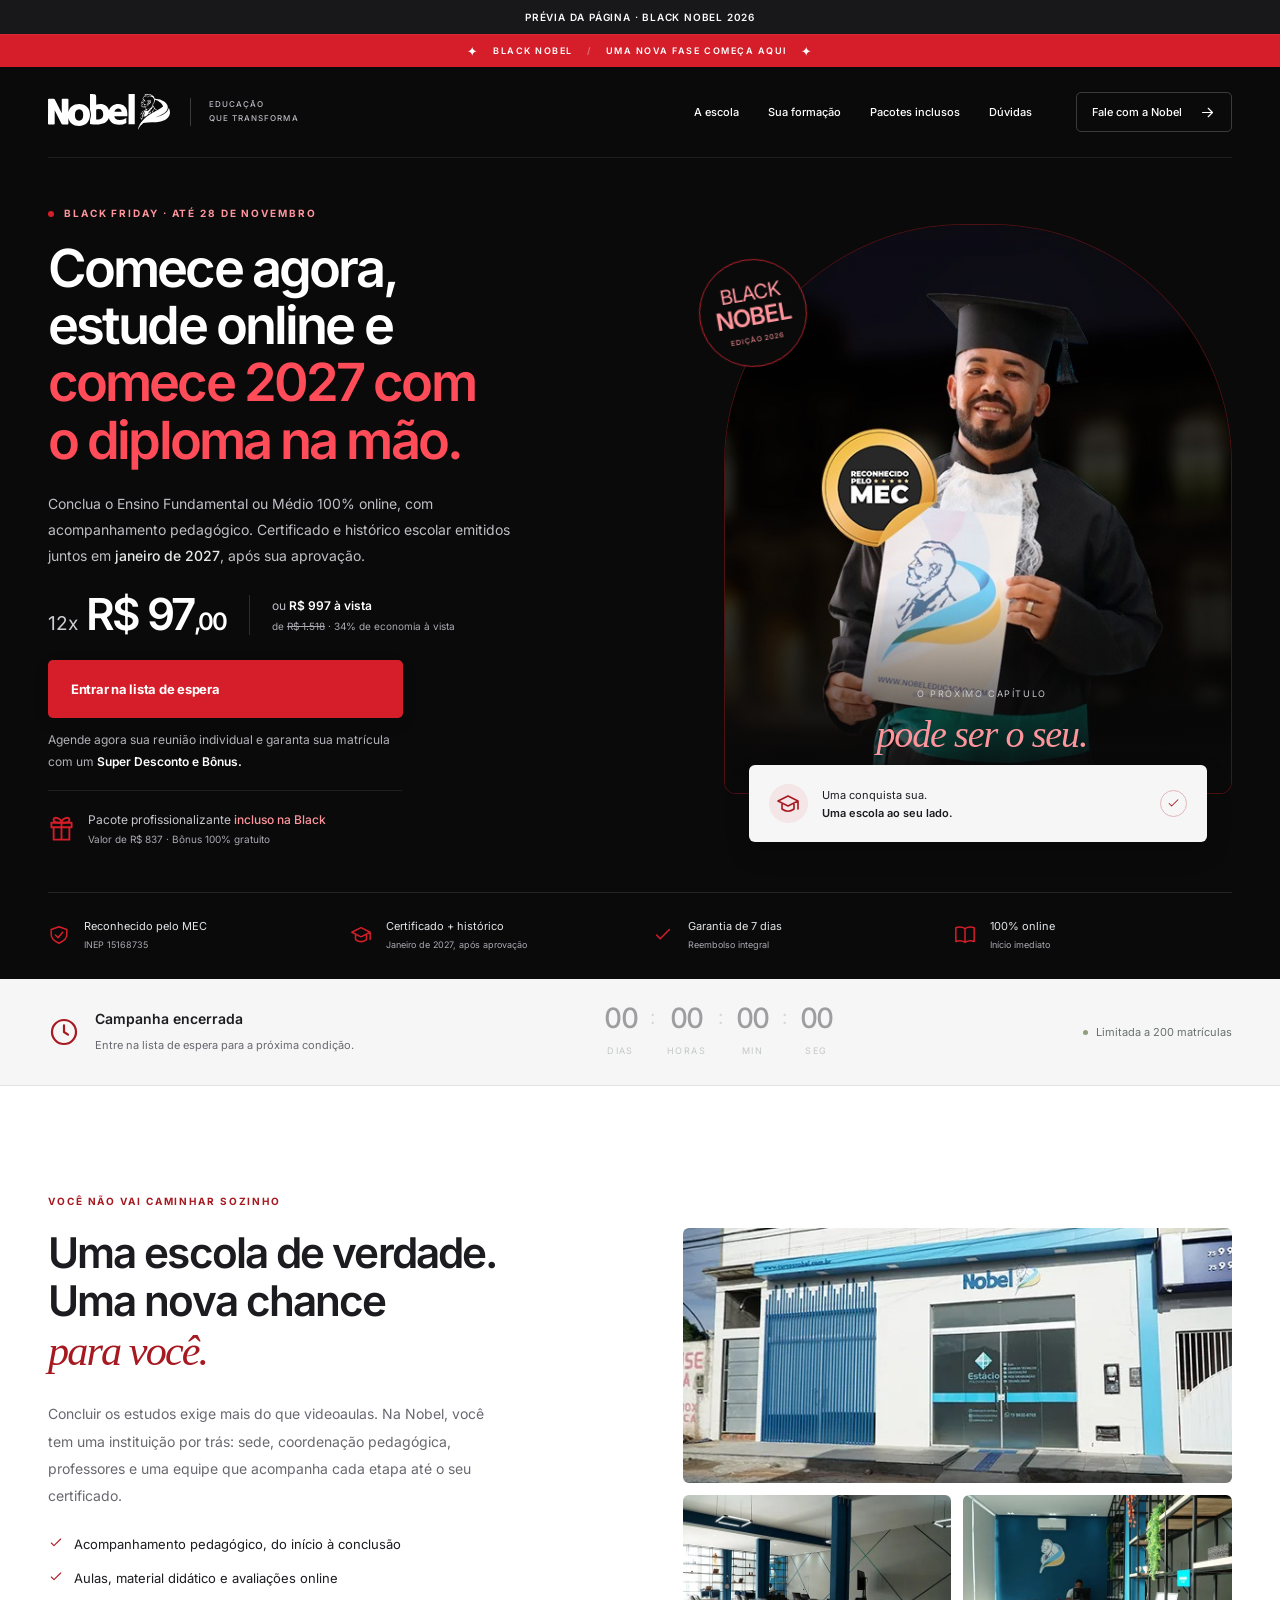
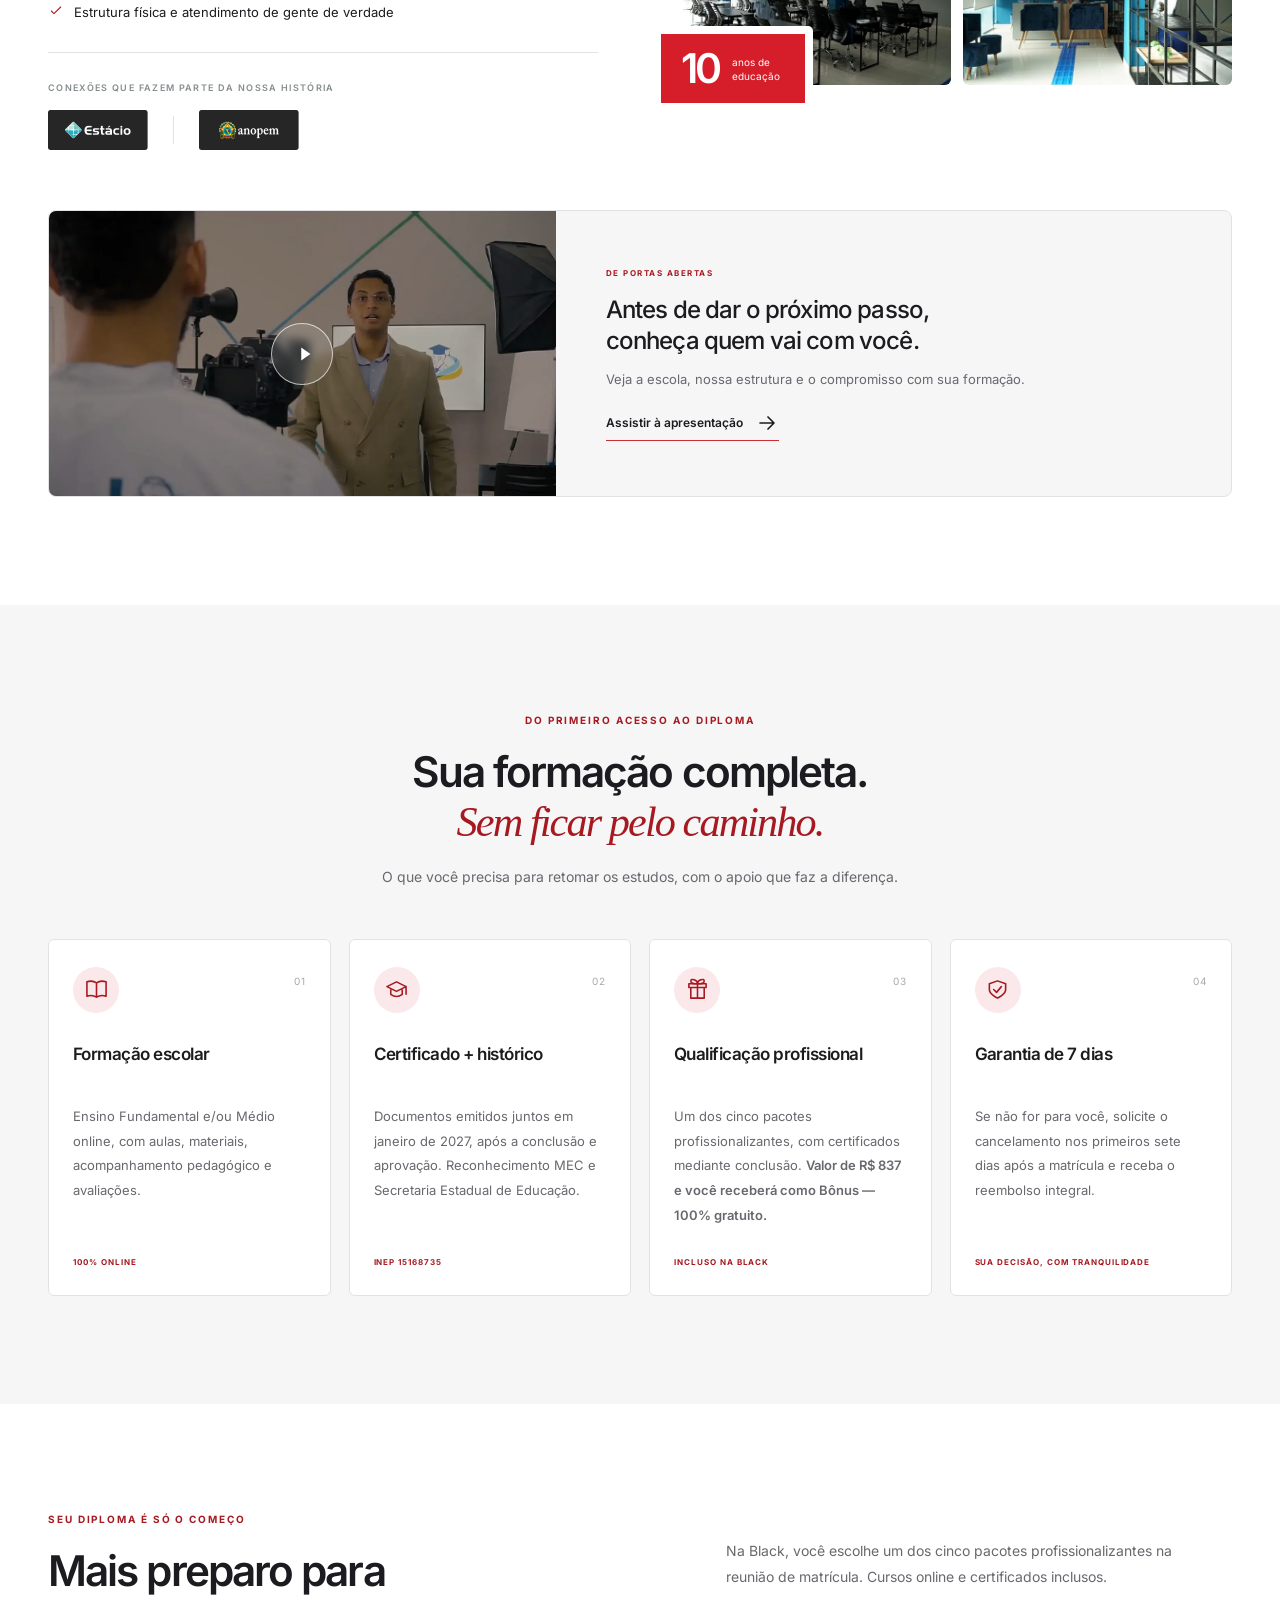
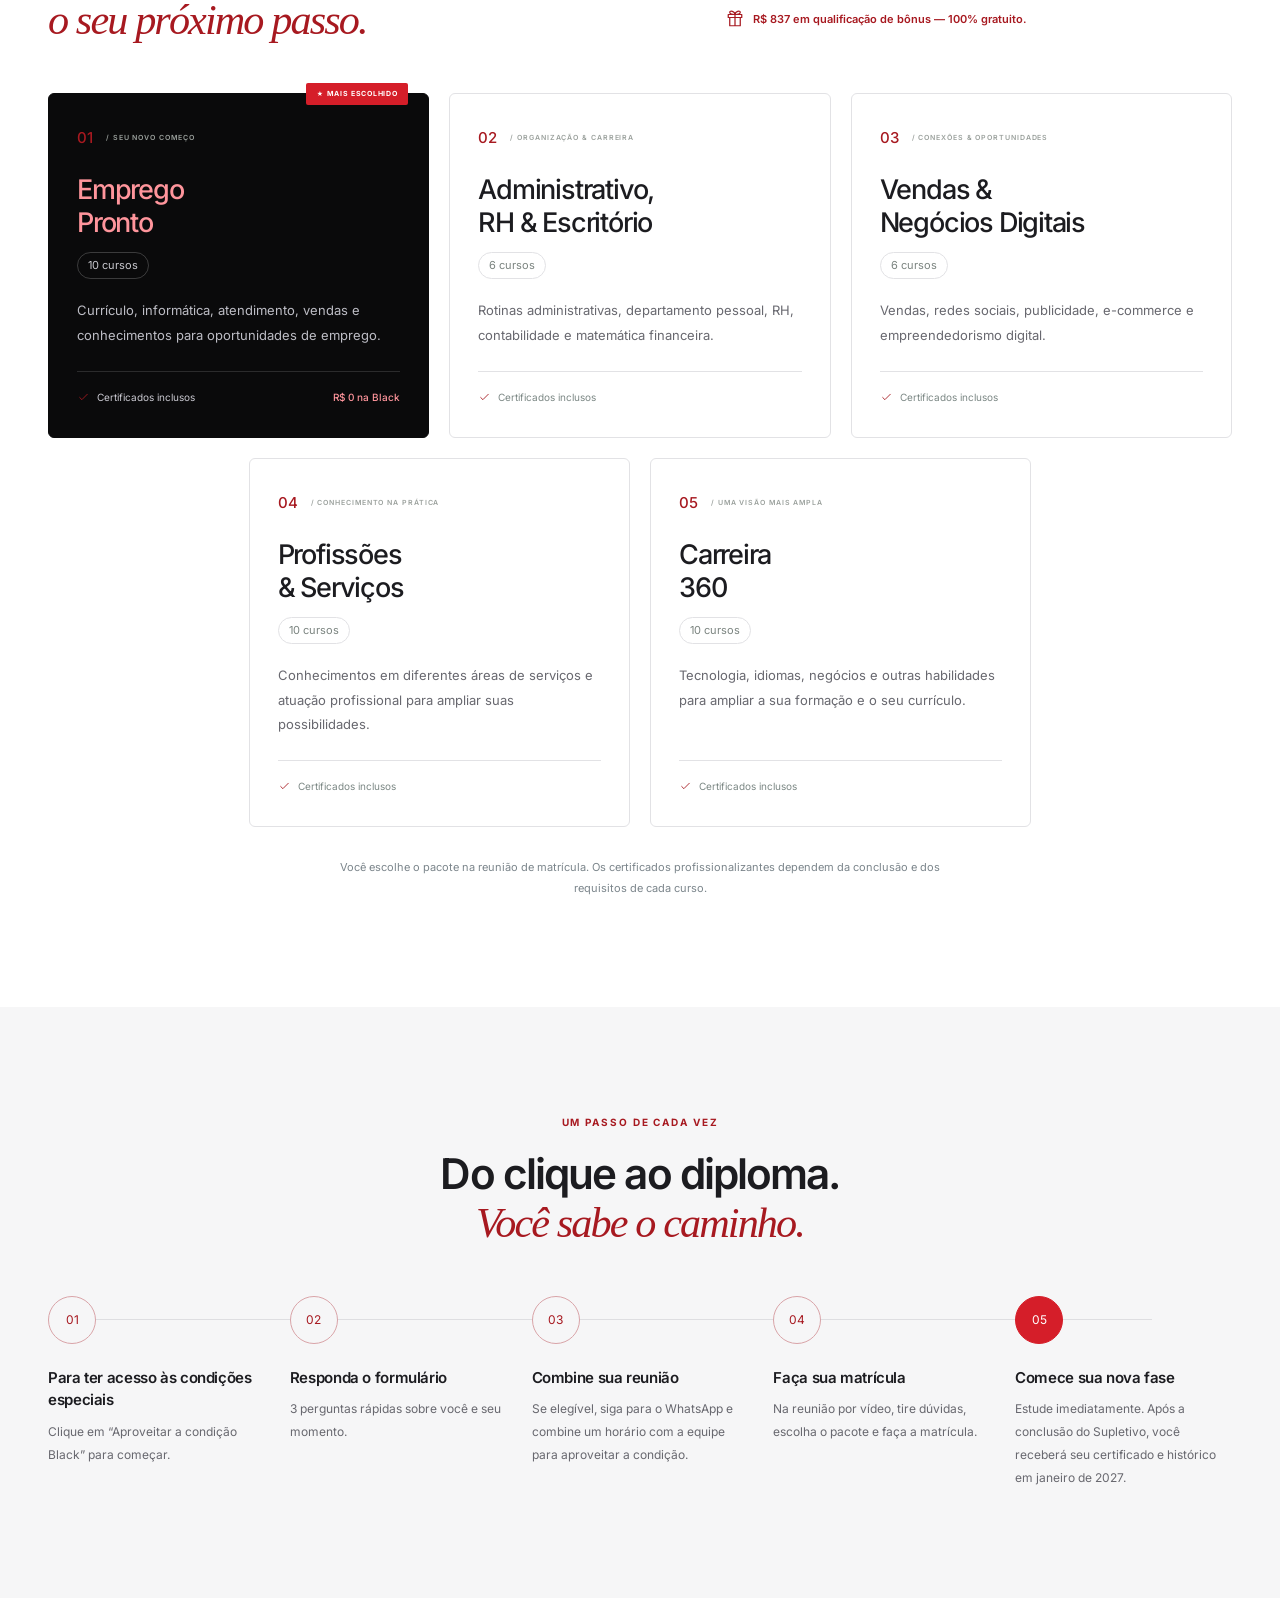
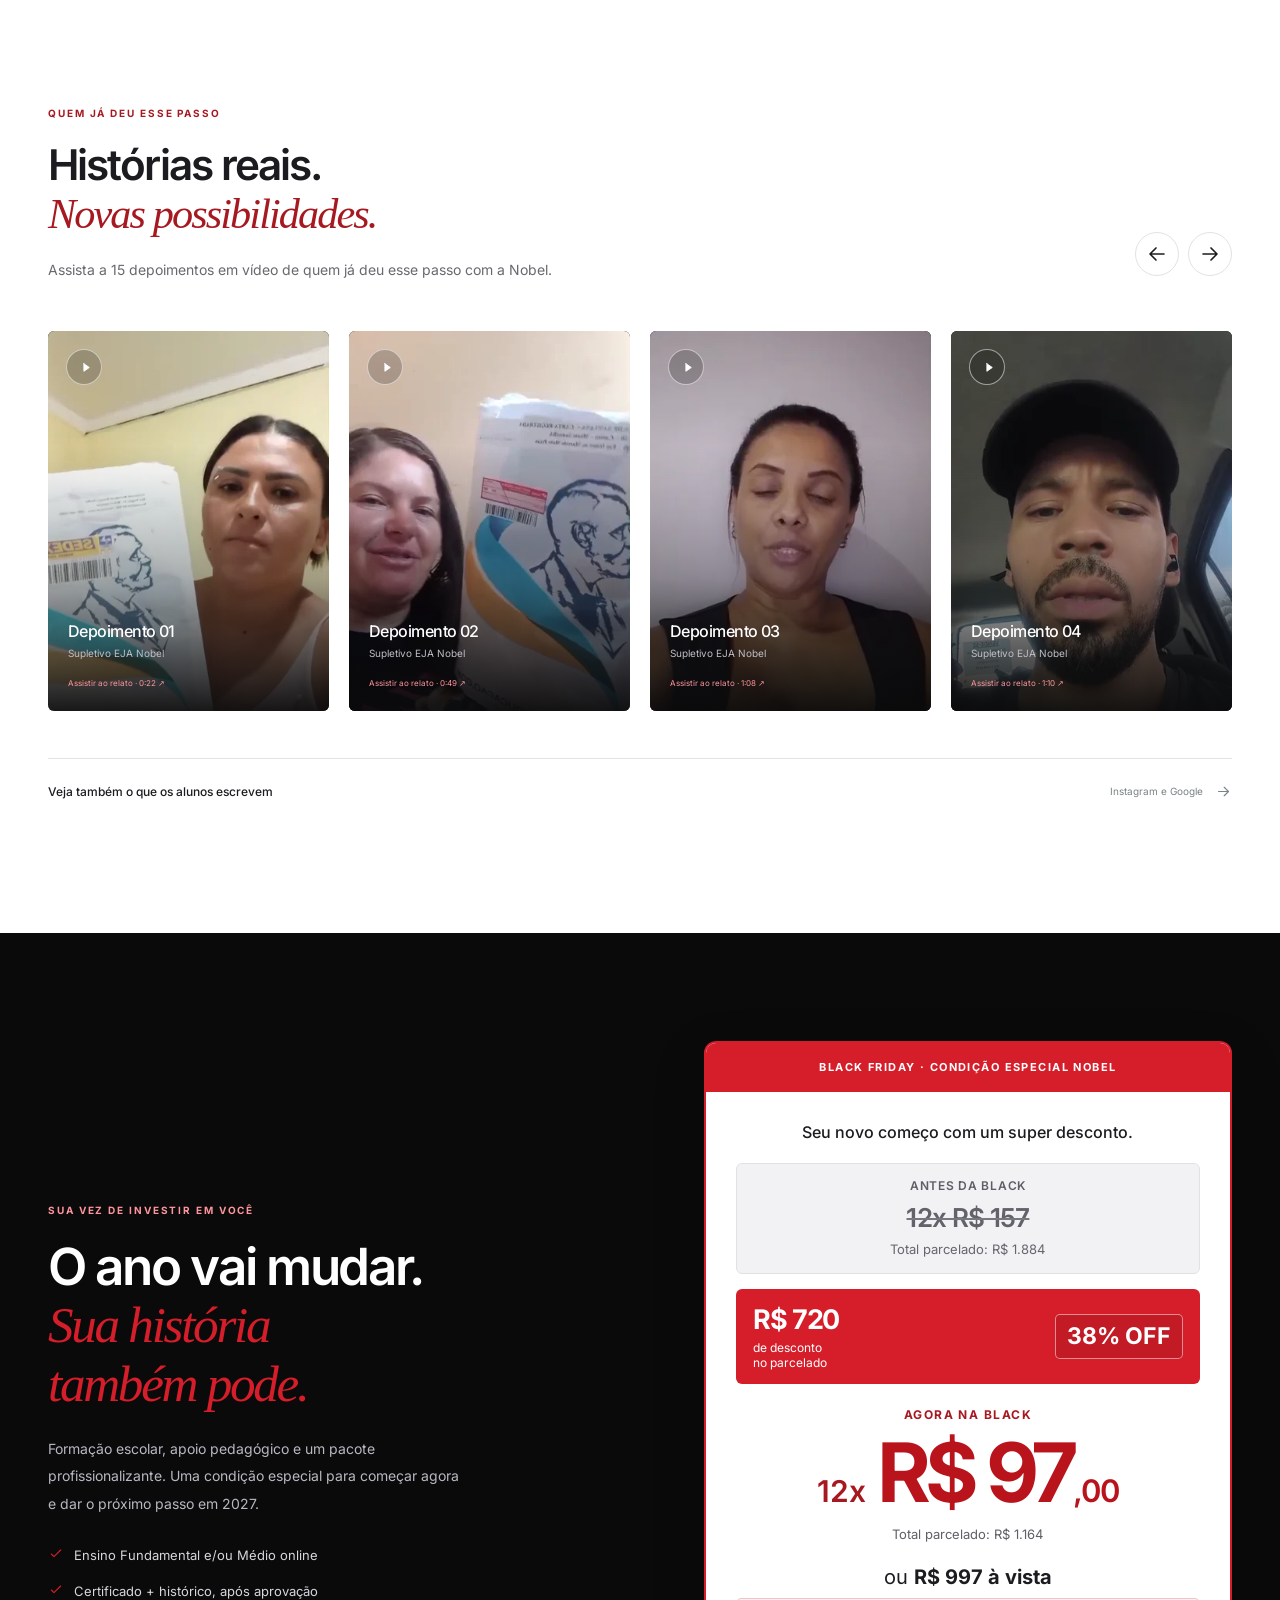
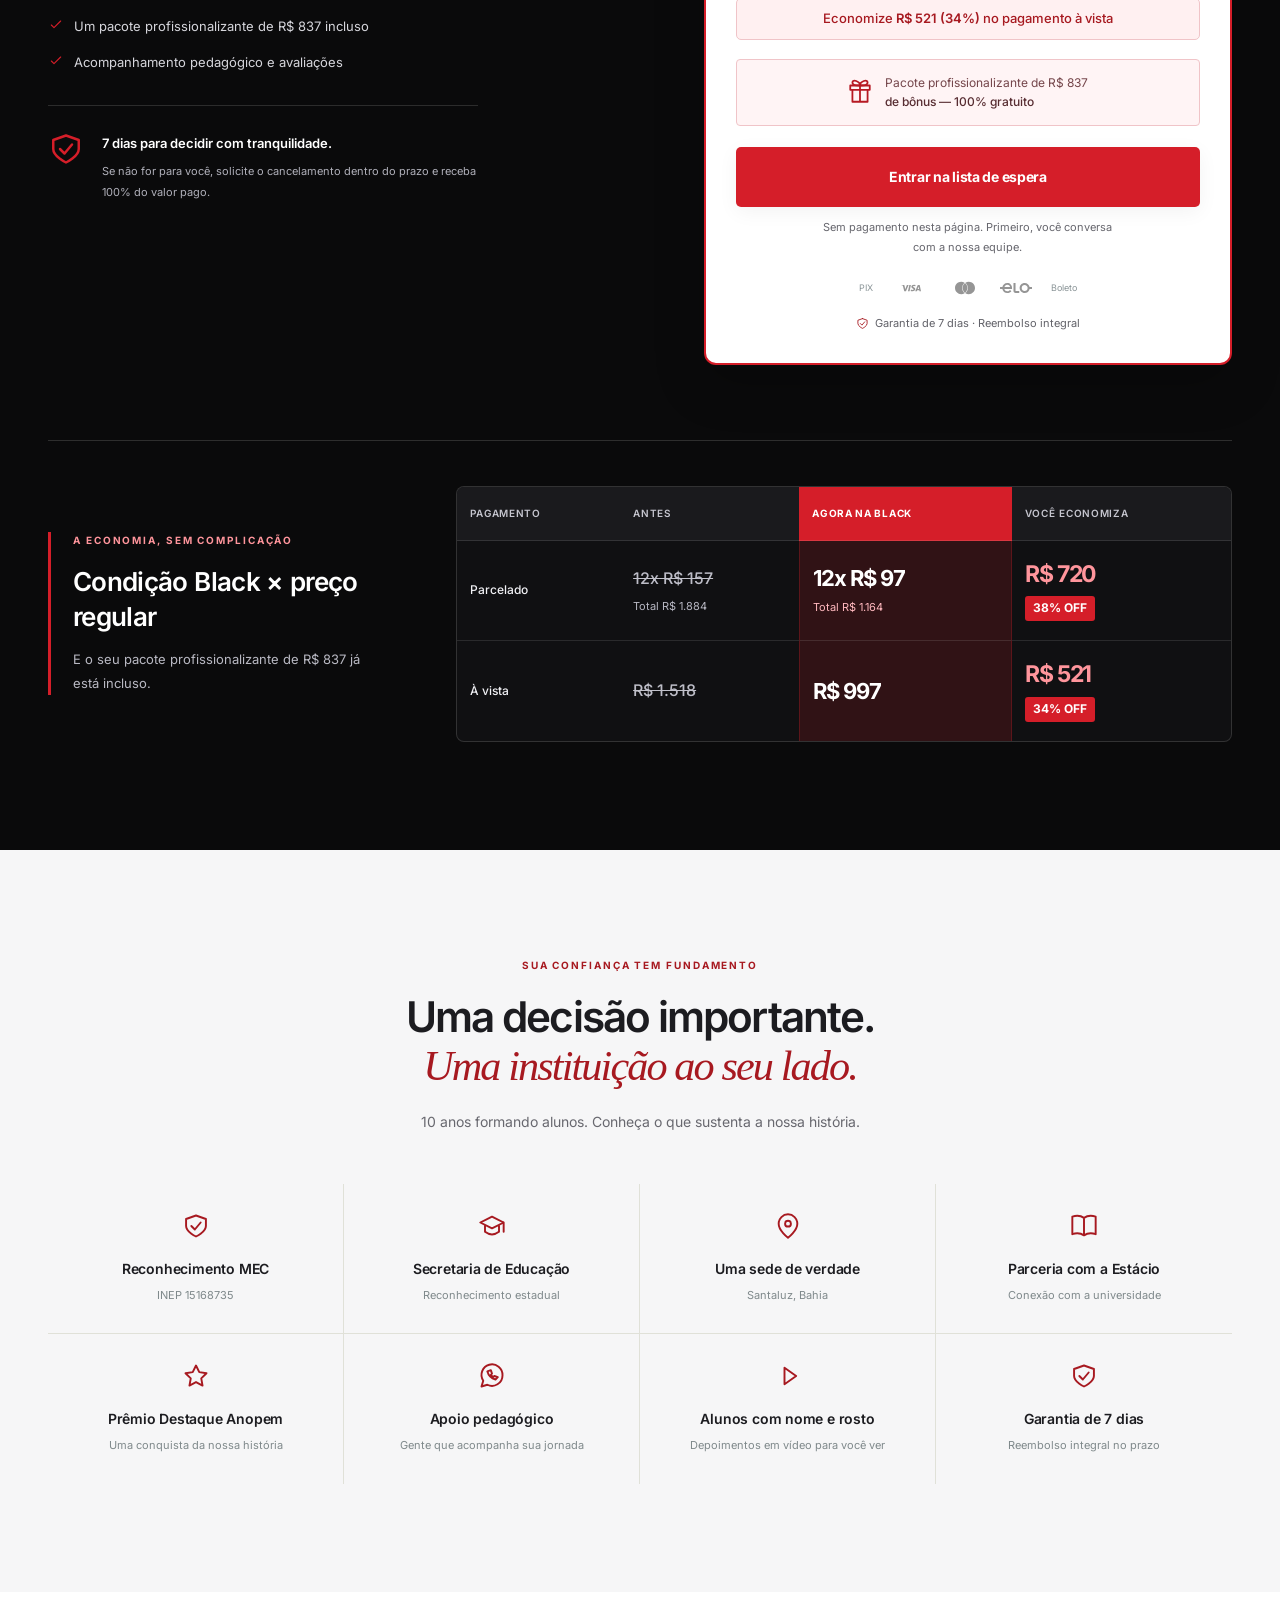
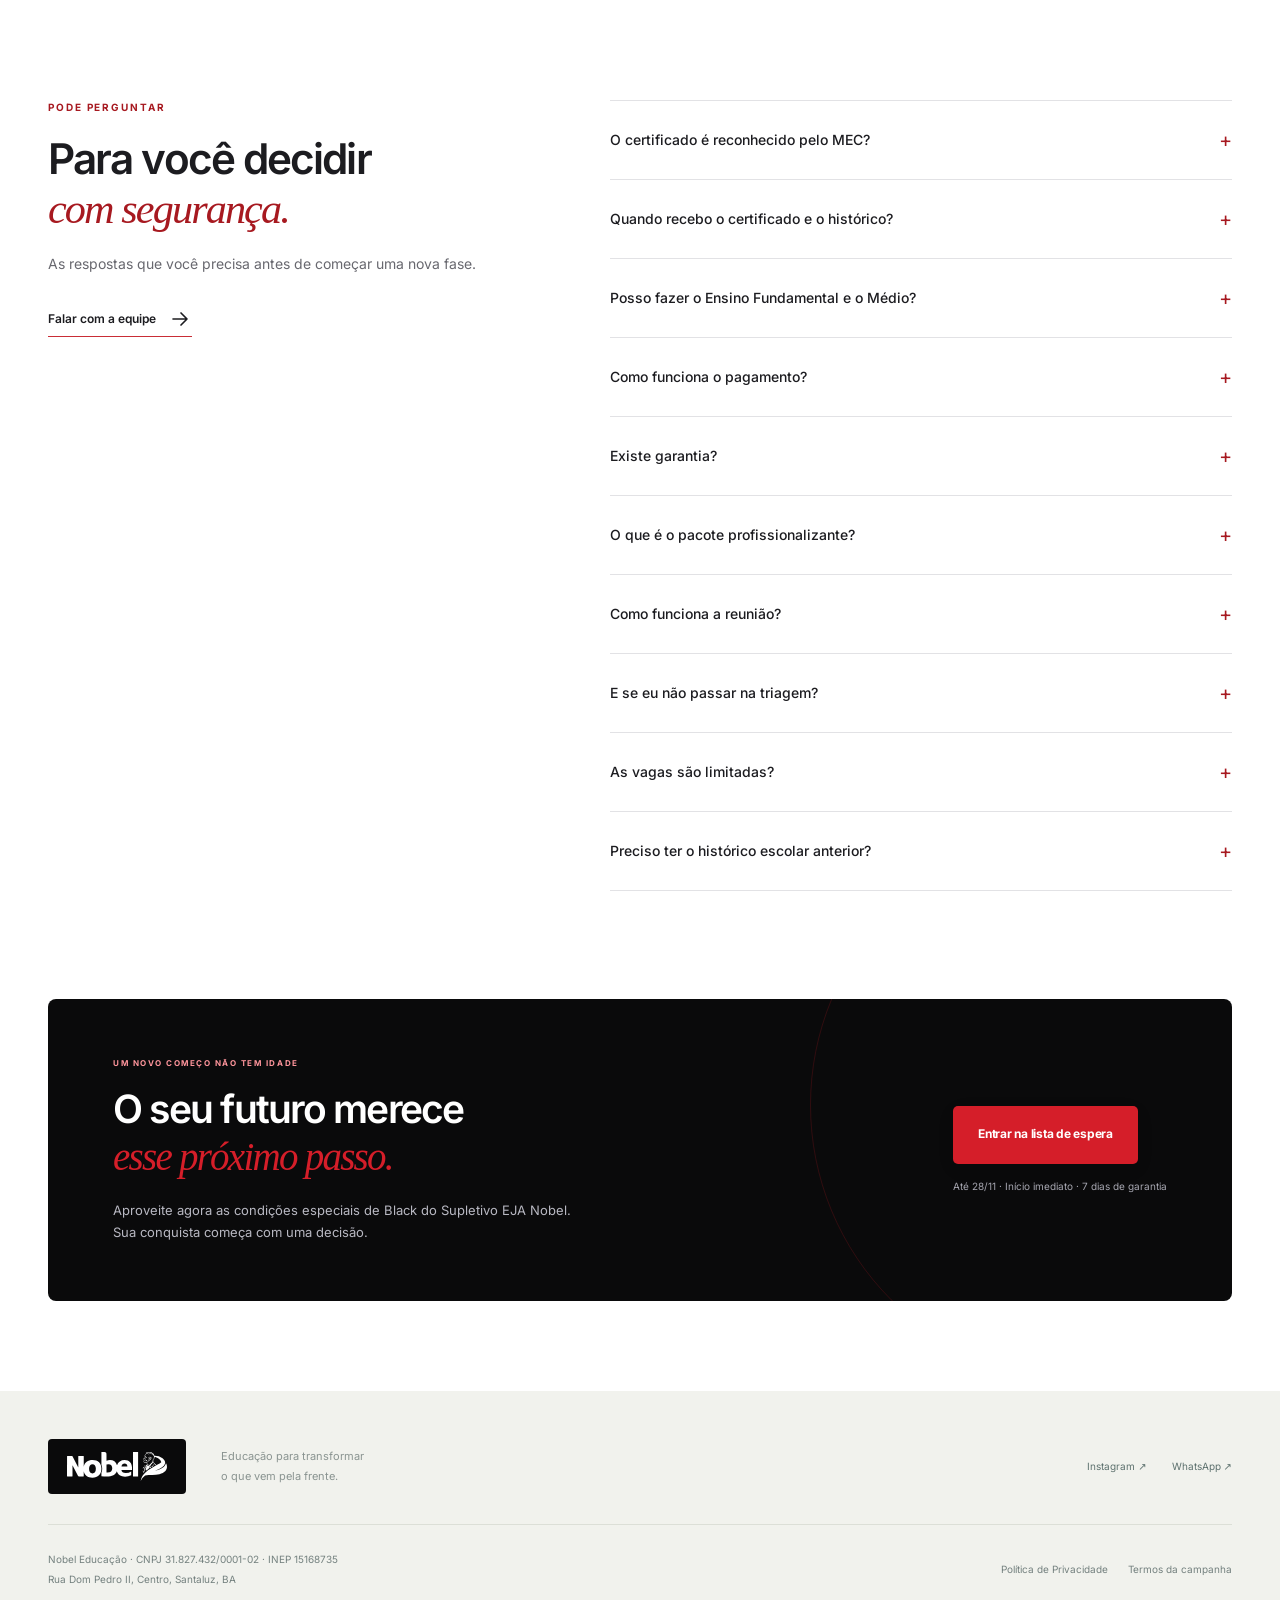
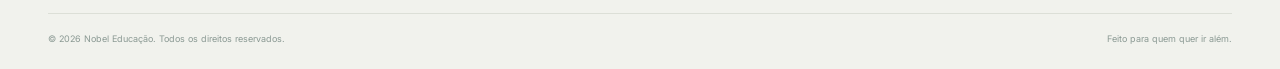
==== commit 3ec9bfb0: "Add nine uploaded video testimonials, browser playback recovery and updated hosting package" ====
--- a/index.html
+++ b/index.html
@@ -2,10 +2,9 @@
 <html lang="pt-BR">
 <head>
   <meta charset="utf-8">
-  <meta name="robots" content="noindex">
   <meta name="viewport" content="width=device-width, initial-scale=1">
   <meta name="theme-color" content="#090909">
-  <title>Black Nobel 2026 | Seu próximo ano com o diploma na mão</title>
+  <title>Prévia — Black Nobel 2026 | Seu próximo ano com o diploma na mão</title>
   <meta name="description" content="Conclua o Ensino Fundamental ou Médio online com a Nobel. Black: 12x R$ 97 ou R$ 997 à vista, pacote profissionalizante incluso e acompanhamento pedagógico. Até 28/11/2026.">
   <meta property="og:title" content="Black Nobel — Seu próximo ano com o diploma na mão">
   <meta property="og:description" content="Estude online, com acompanhamento. Condição especial até 28 de novembro de 2026.">
@@ -18,6 +17,7 @@
   <script type="module" src="./app.js"></script>
 </head>
 <body>
+  <aside class="preview-banner" aria-label="Aviso de prévia">PRÉVIA DA PÁGINA · BLACK NOBEL 2026</aside>
   <a class="skip-link" href="#conteudo">Pular para o conteúdo</a>
   <svg class="svg-sprite" xmlns="http://www.w3.org/2000/svg" aria-hidden="true"><defs>
     <symbol id="i-arrow" viewBox="0 0 24 24"><path d="M5 12h14m-6-6 6 6-6 6"/></symbol>
--- a/styles.css
+++ b/styles.css
@@ -155,3 +155,11 @@
 .video-direct-link{display:inline-flex;align-items:center;min-height:44px;padding:8px 0;font-size:13px;color:var(--gold-light);text-decoration:underline;text-underline-offset:4px}
 .video-dialog .button-outline{border-color:#ffffff66;color:white;background:transparent;min-height:44px;padding:10px 16px;font-size:13px}
 .video-dialog .button-outline:hover{background:#ffffff16}
+
+/* Static review only. The application's original styles and forms are unchanged. */
+.preview-banner{padding:9px 18px;background:#18181b;color:#fafafa;border-bottom:1px solid #dc2636;text-align:center;font-size:10px;font-weight:600;letter-spacing:.08em;line-height:1.6}
+.preview-form-notice{font-size:12px;line-height:1.8;color:#9f1c26;background:#fff0f1;border:1px solid #f2b8be;border-radius:5px;padding:12px 14px;margin:0 0 20px}
+.preview-disabled-fields{border:0;padding:0;margin:0;opacity:.58;min-width:0}
+.preview-disabled-fields input,.preview-disabled-fields button{cursor:not-allowed}
+.preview-return{margin-top:18px;width:100%;font-size:12px}
+@media(max-width:560px){.preview-banner{font-size:8px;padding:8px 12px;letter-spacing:.04em}}
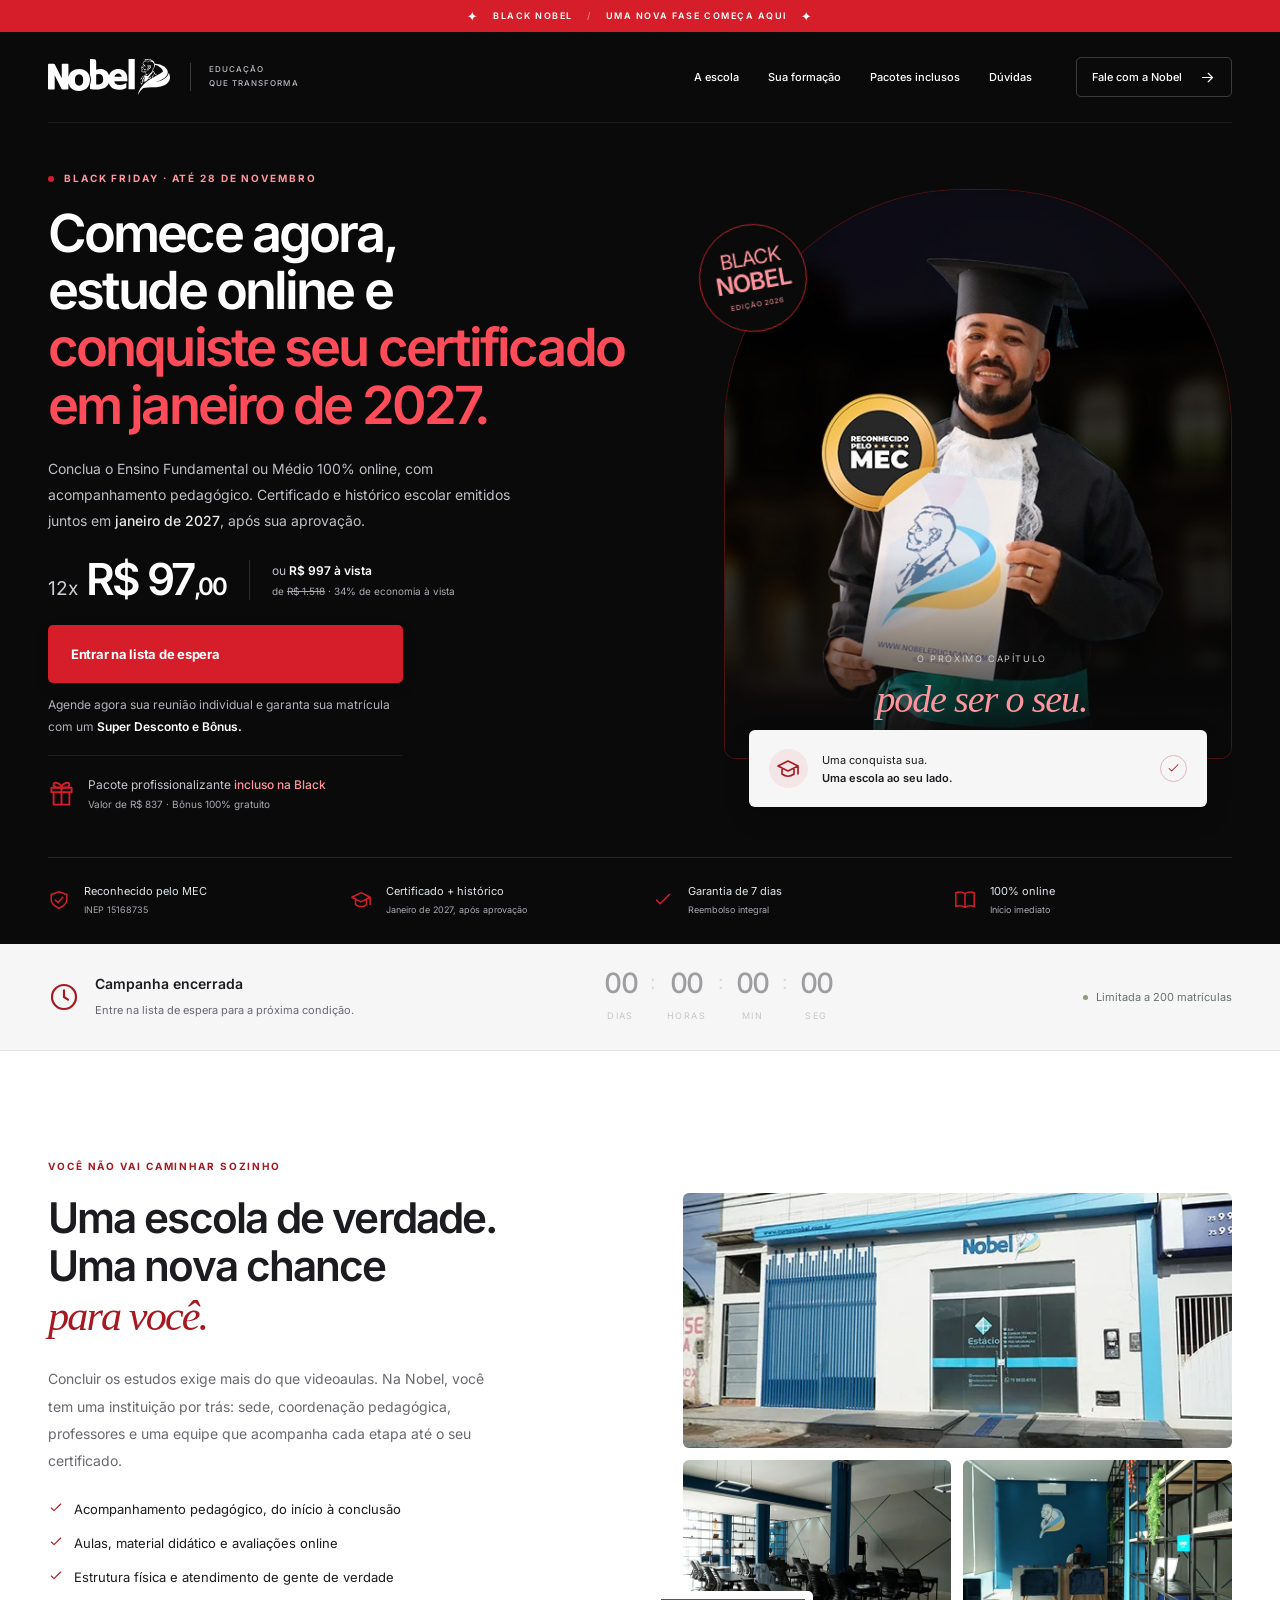
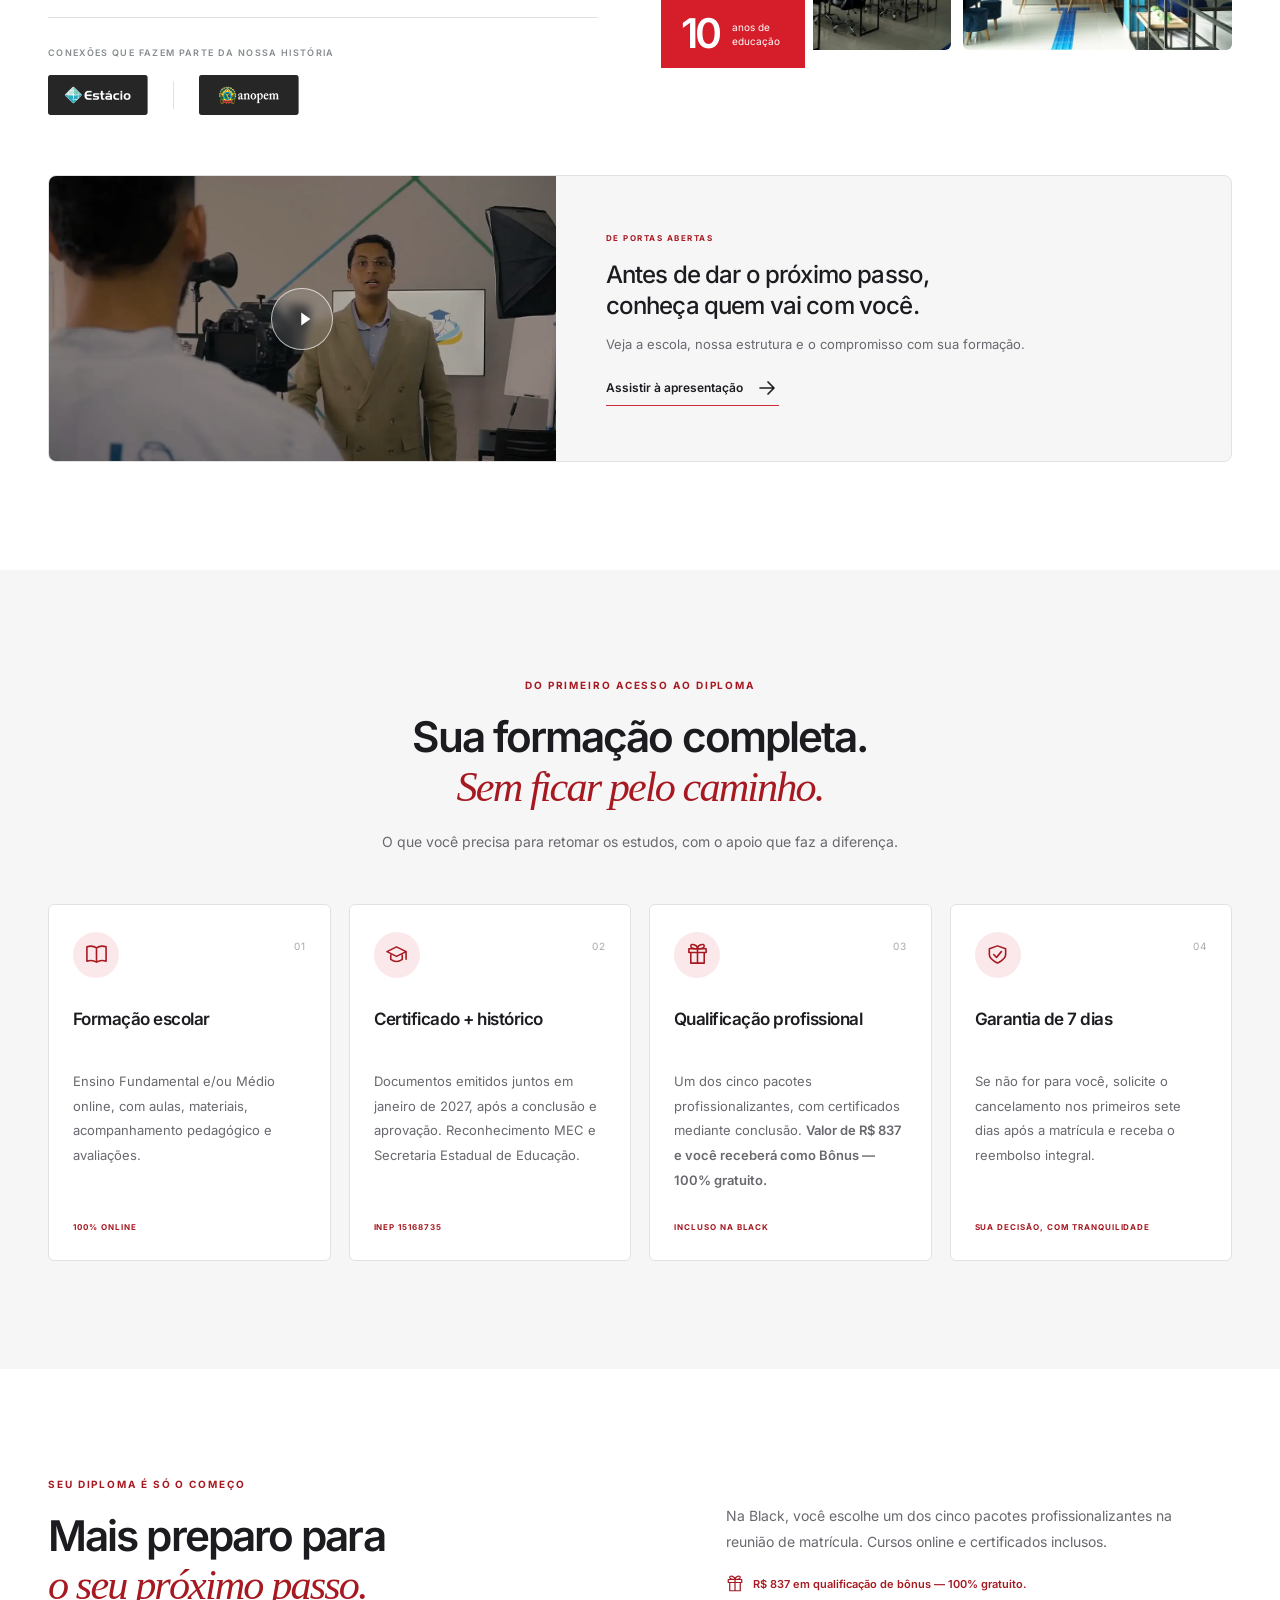
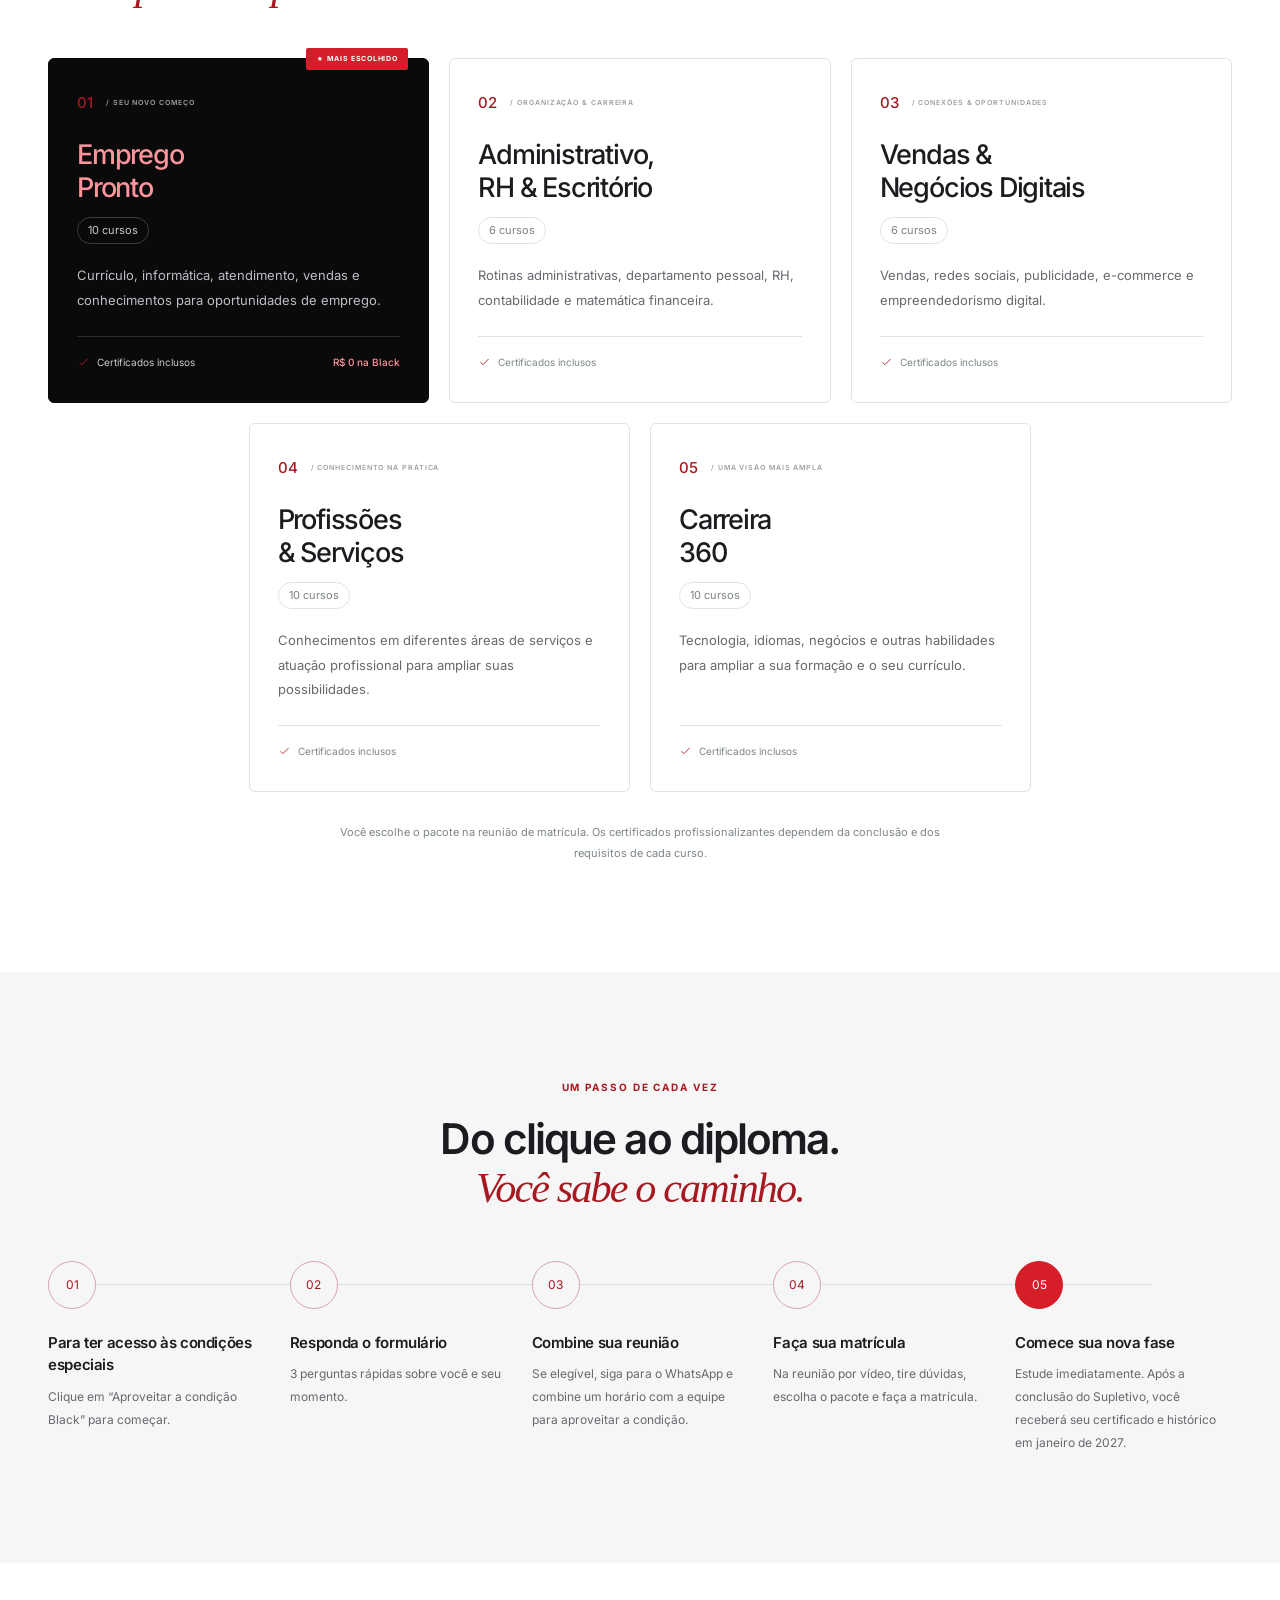
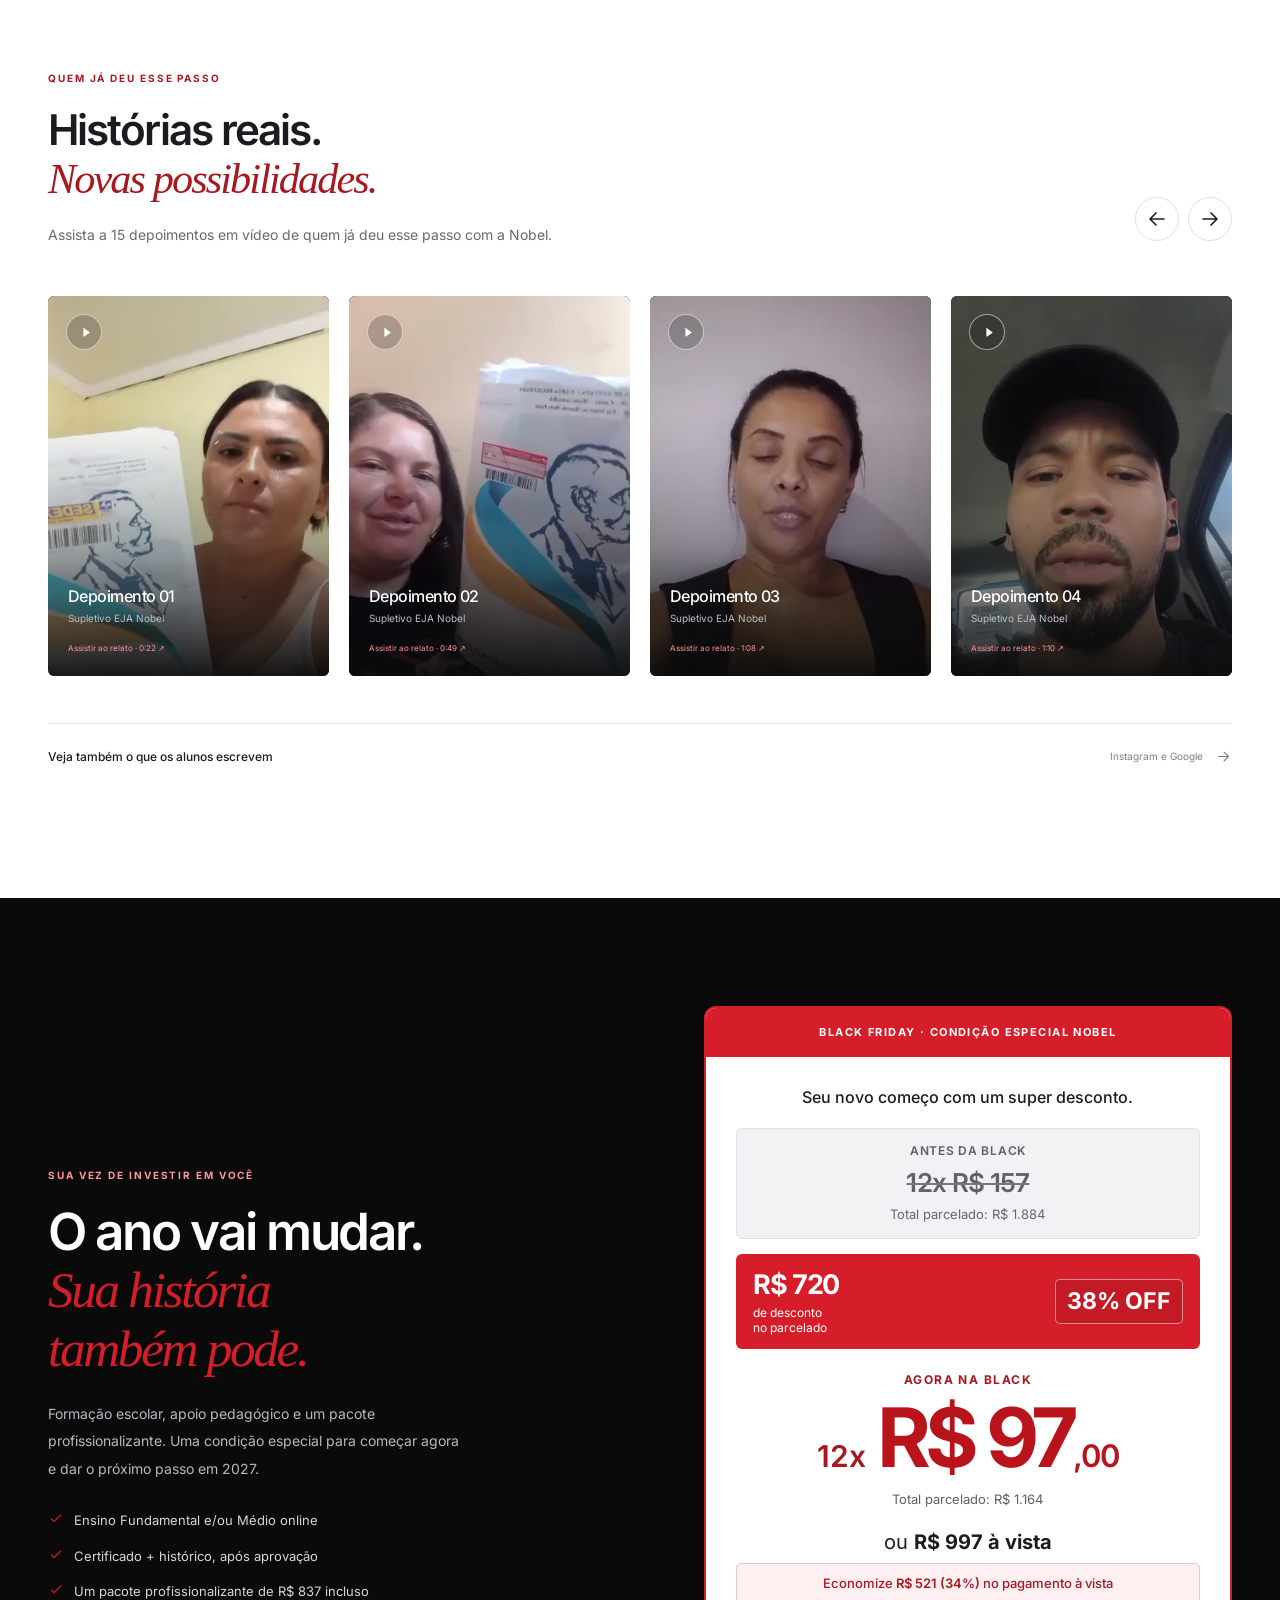
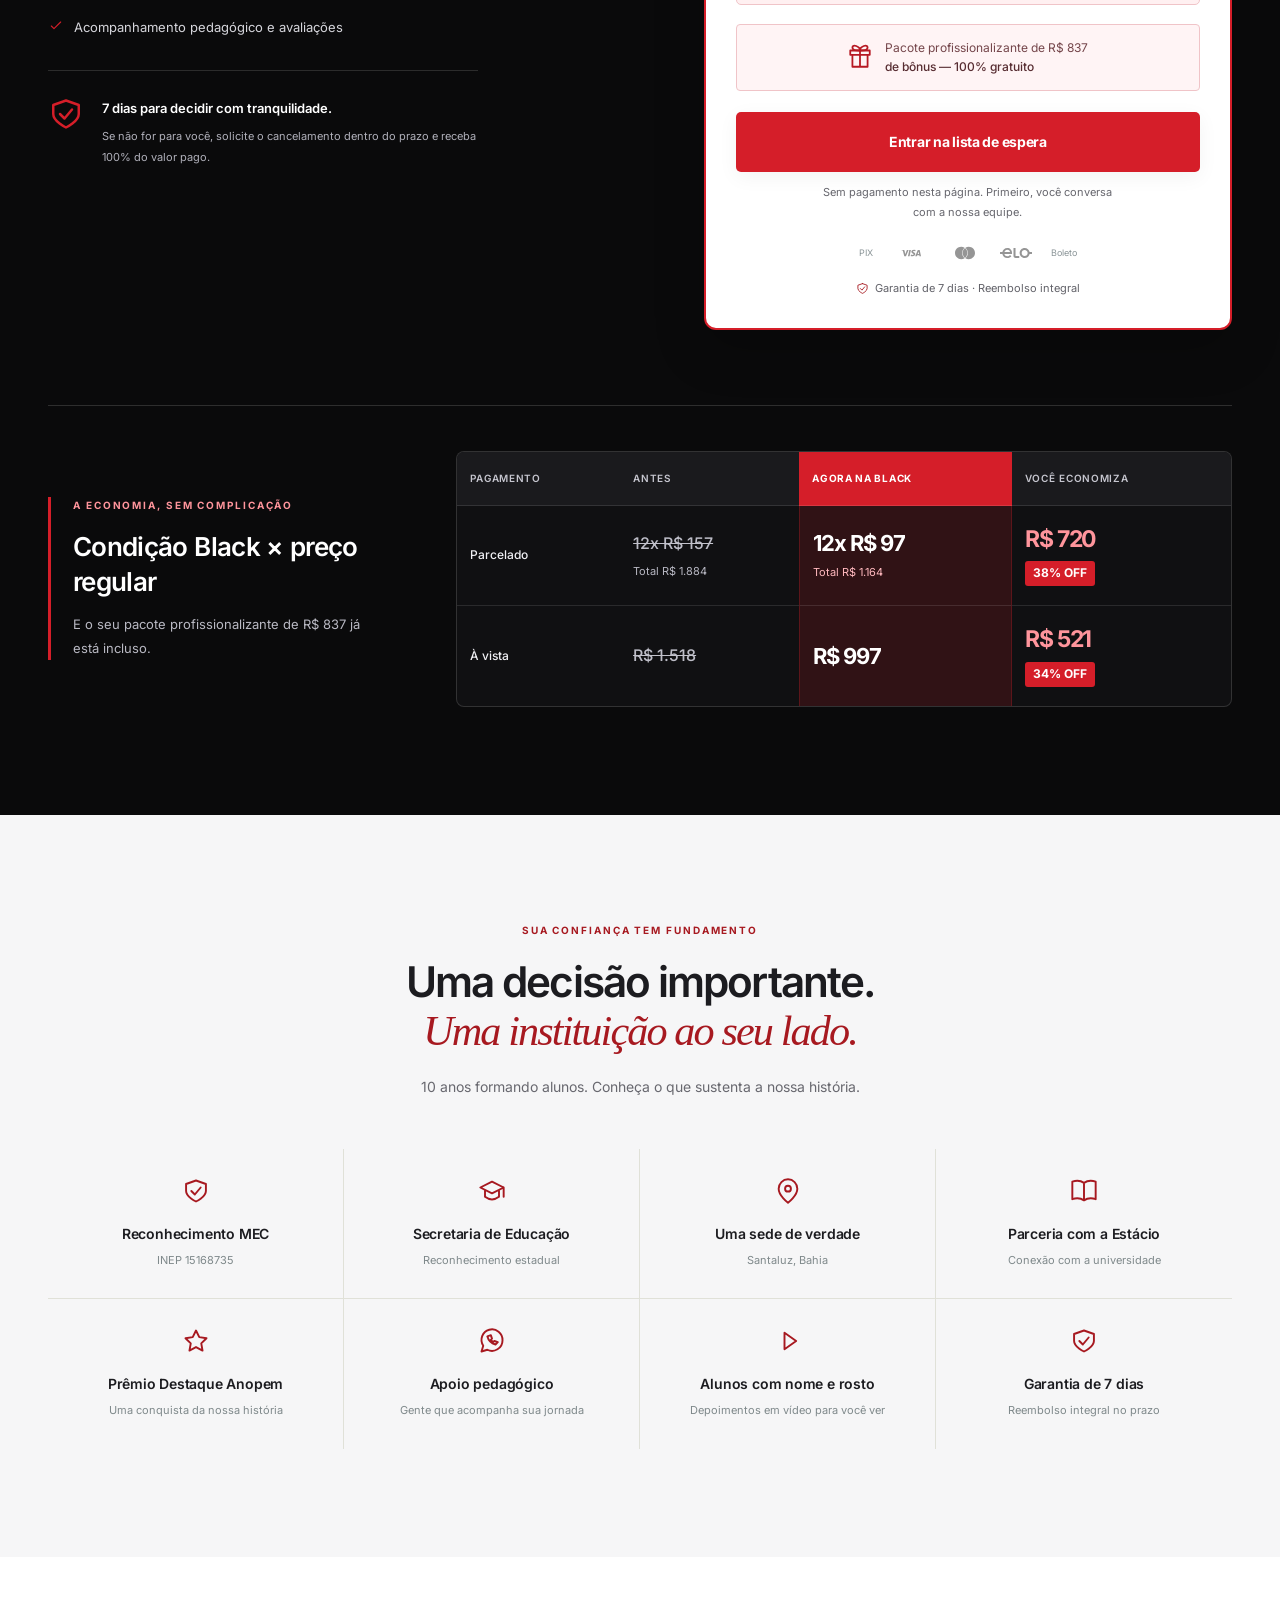
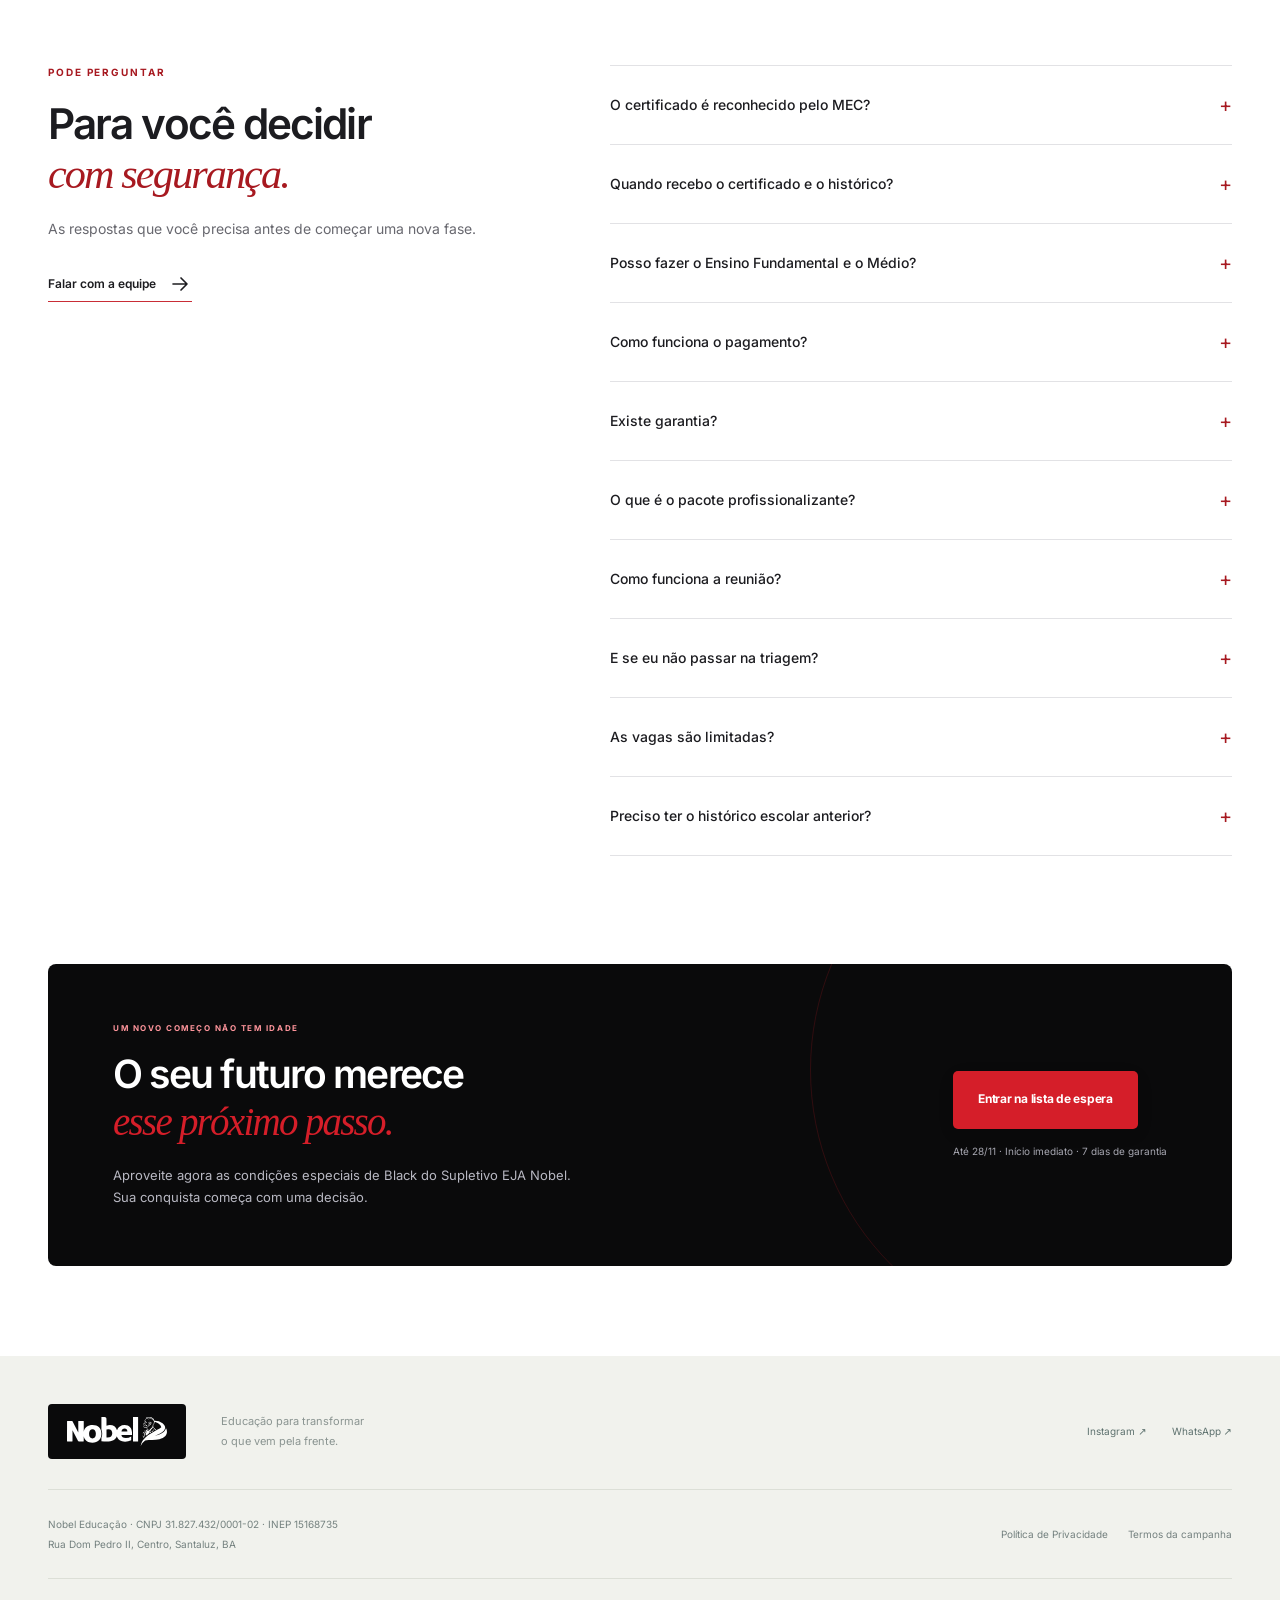
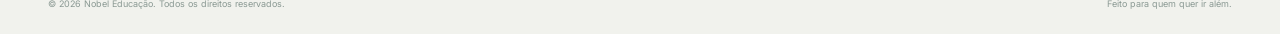
==== commit 845e56cc: "Update headline to certificate achievement in January 2027" ====
--- a/index.html
+++ b/index.html
@@ -2,11 +2,12 @@
 <html lang="pt-BR">
 <head>
   <meta charset="utf-8">
+  <meta name="robots" content="noindex">
   <meta name="viewport" content="width=device-width, initial-scale=1">
   <meta name="theme-color" content="#090909">
-  <title>Prévia — Black Nobel 2026 | Seu próximo ano com o diploma na mão</title>
+  <title>Black Nobel 2026 | Seu certificado em janeiro de 2027</title>
   <meta name="description" content="Conclua o Ensino Fundamental ou Médio online com a Nobel. Black: 12x R$ 97 ou R$ 997 à vista, pacote profissionalizante incluso e acompanhamento pedagógico. Até 28/11/2026.">
-  <meta property="og:title" content="Black Nobel — Seu próximo ano com o diploma na mão">
+  <meta property="og:title" content="Black Nobel — Seu certificado em janeiro de 2027">
   <meta property="og:description" content="Estude online, com acompanhamento. Condição especial até 28 de novembro de 2026.">
   <meta property="og:type" content="website">
   <link rel="icon" href="./assets/favicon.svg" type="image/svg+xml">
@@ -17,7 +18,6 @@
   <script type="module" src="./app.js"></script>
 </head>
 <body>
-  <aside class="preview-banner" aria-label="Aviso de prévia">PRÉVIA DA PÁGINA · BLACK NOBEL 2026</aside>
   <a class="skip-link" href="#conteudo">Pular para o conteúdo</a>
   <svg class="svg-sprite" xmlns="http://www.w3.org/2000/svg" aria-hidden="true"><defs>
     <symbol id="i-arrow" viewBox="0 0 24 24"><path d="M5 12h14m-6-6 6 6-6 6"/></symbol>
@@ -47,7 +47,7 @@
       <div class="container hero-grid">
         <div class="hero-copy">
           <p class="eyebrow light"><span class="status-dot"></span> BLACK FRIDAY · ATÉ 28 DE NOVEMBRO</p>
-          <h1 id="hero-heading">Comece agora,<br>estude online e<br><span>comece 2027 com<br>o diploma na mão.</span></h1>
+          <h1 id="hero-heading">Comece agora,<br>estude online e<br><span>conquiste seu certificado<br>em janeiro de 2027.</span></h1>
           <p class="hero-description">Conclua o Ensino Fundamental ou Médio 100% online, com acompanhamento pedagógico. Certificado e histórico escolar emitidos juntos em <strong>janeiro de 2027</strong>, após sua aprovação.</p>
           <div class="hero-price"><div><span class="installments">12x</span><strong>R$ 97<span>,00</span></strong></div><p>ou <b>R$ 997 à vista</b><small>de <s>R$ 1.518</s> · 34% de economia à vista</small></p></div>
           <a href="#triagem" data-enroll class="button button-gold hero-cta">Aproveitar a condição Black <span class="button-arrow"><svg class="icon"><use href="#i-arrow"/></svg></span></a>
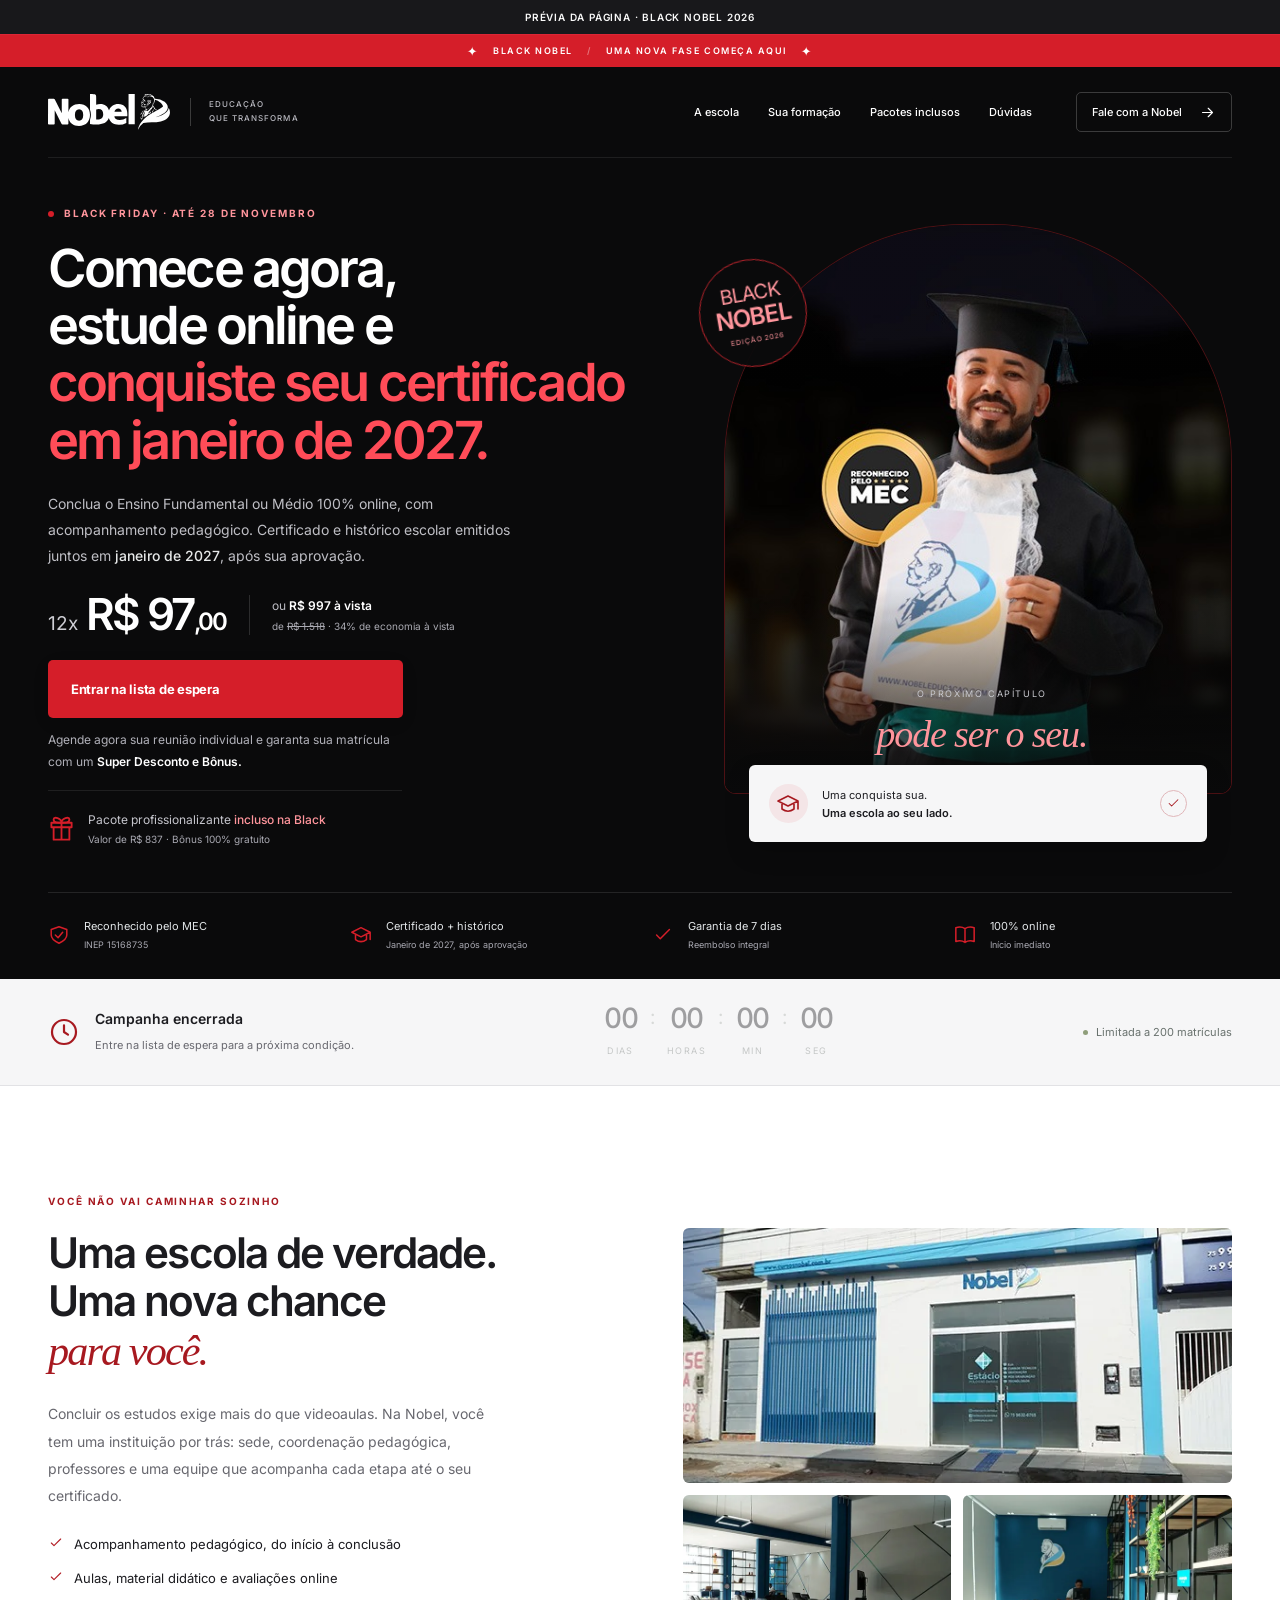
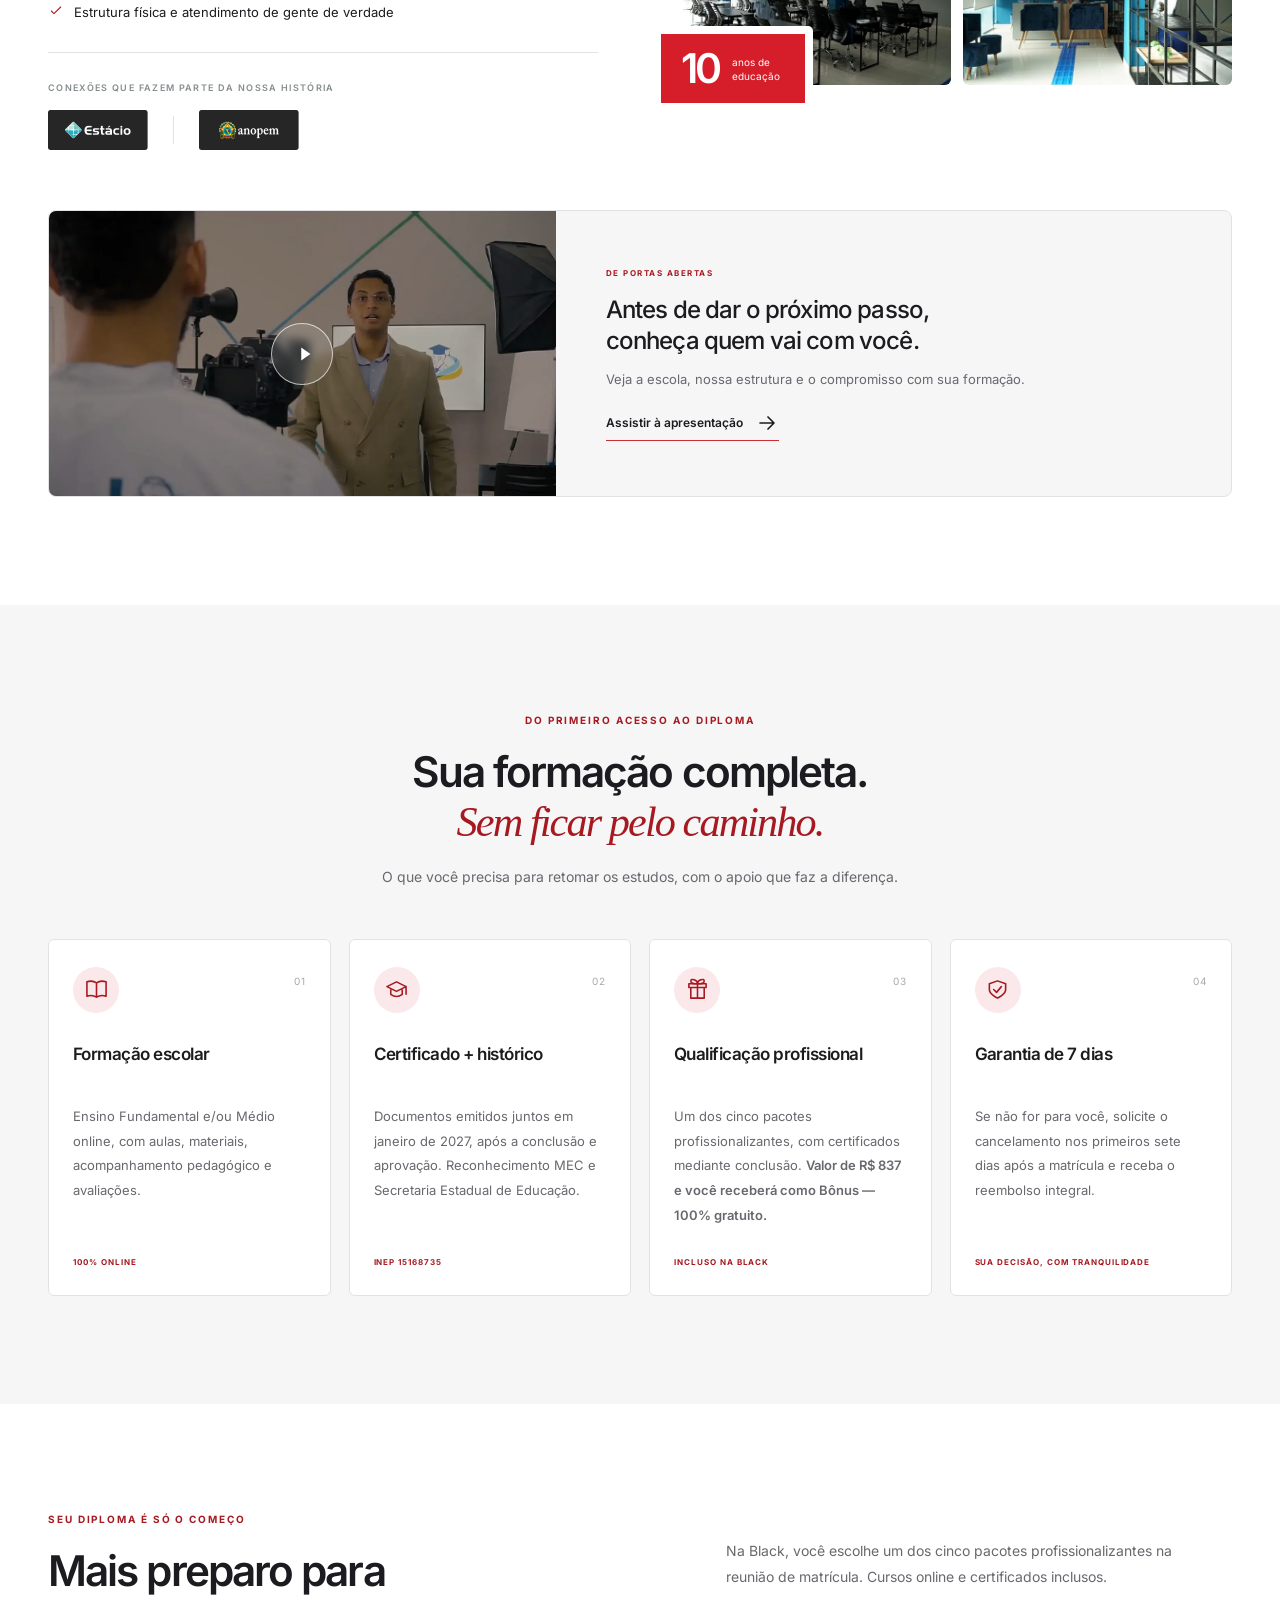
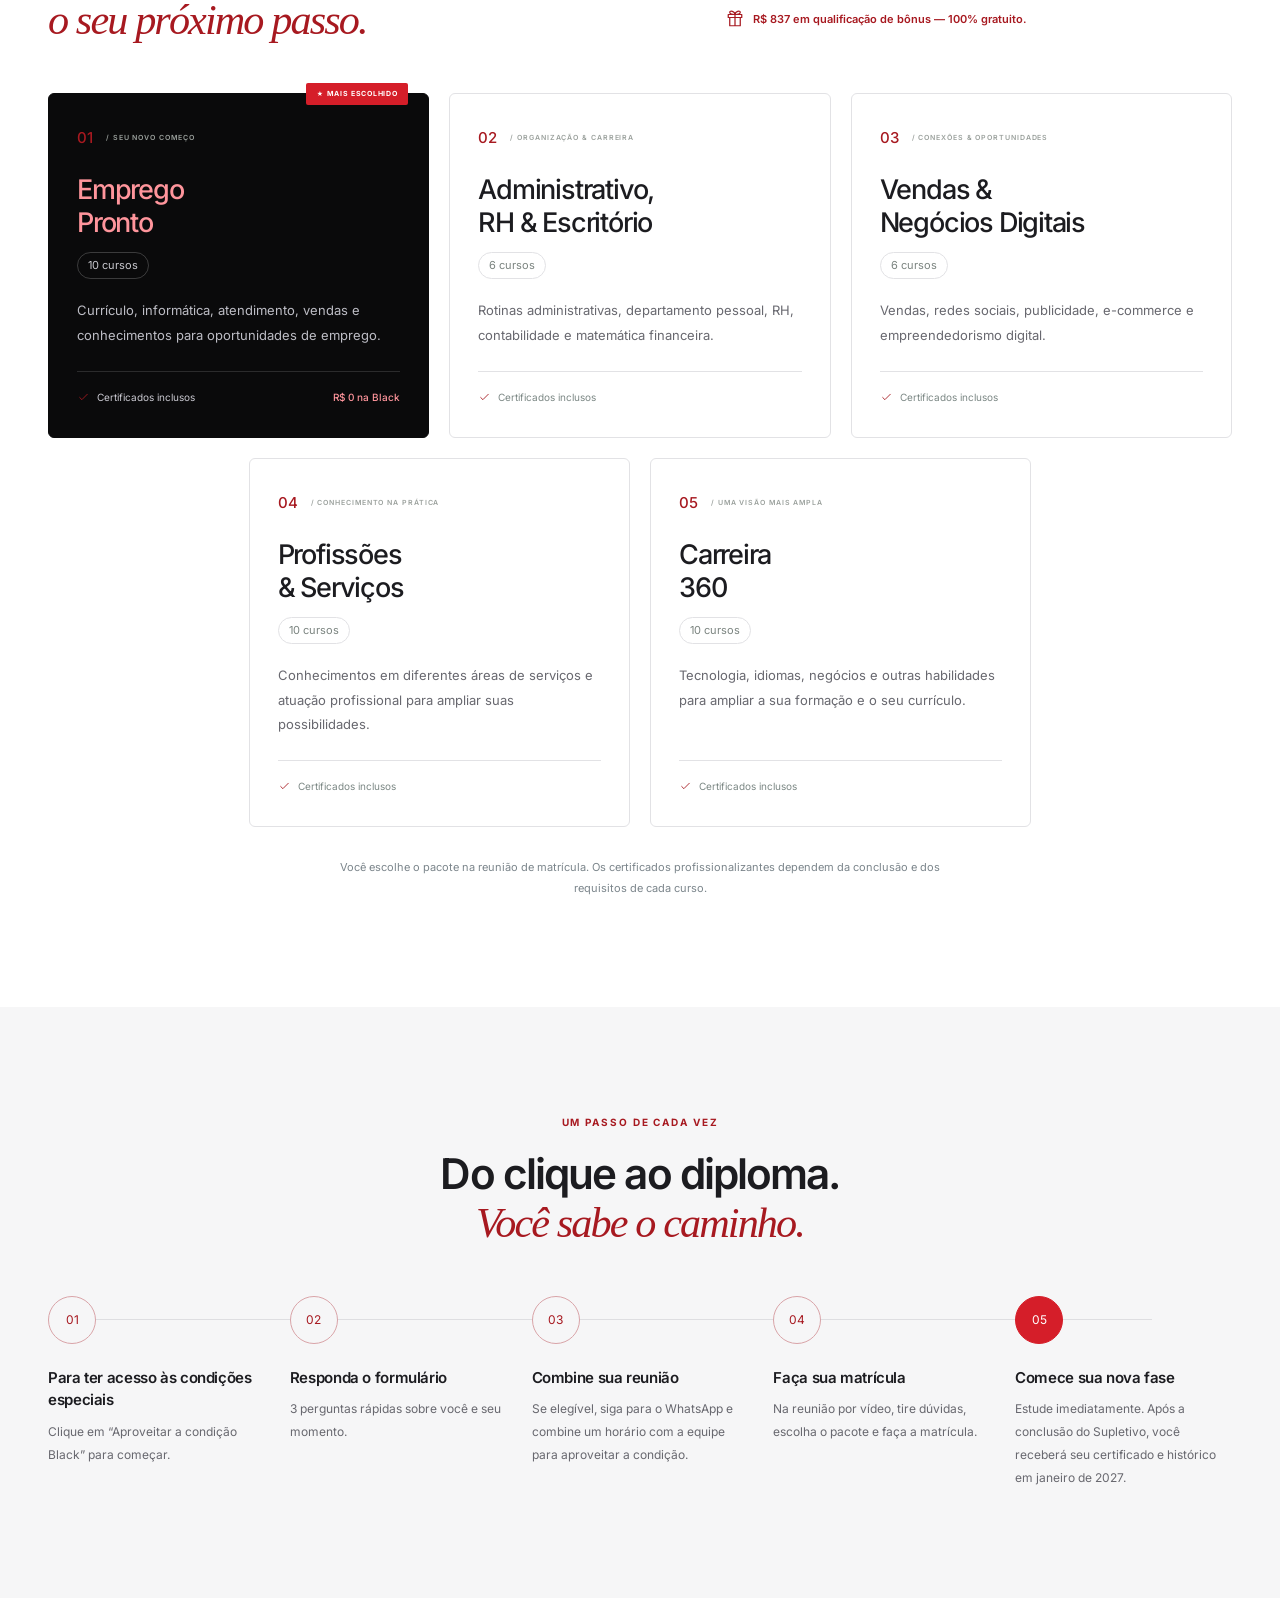
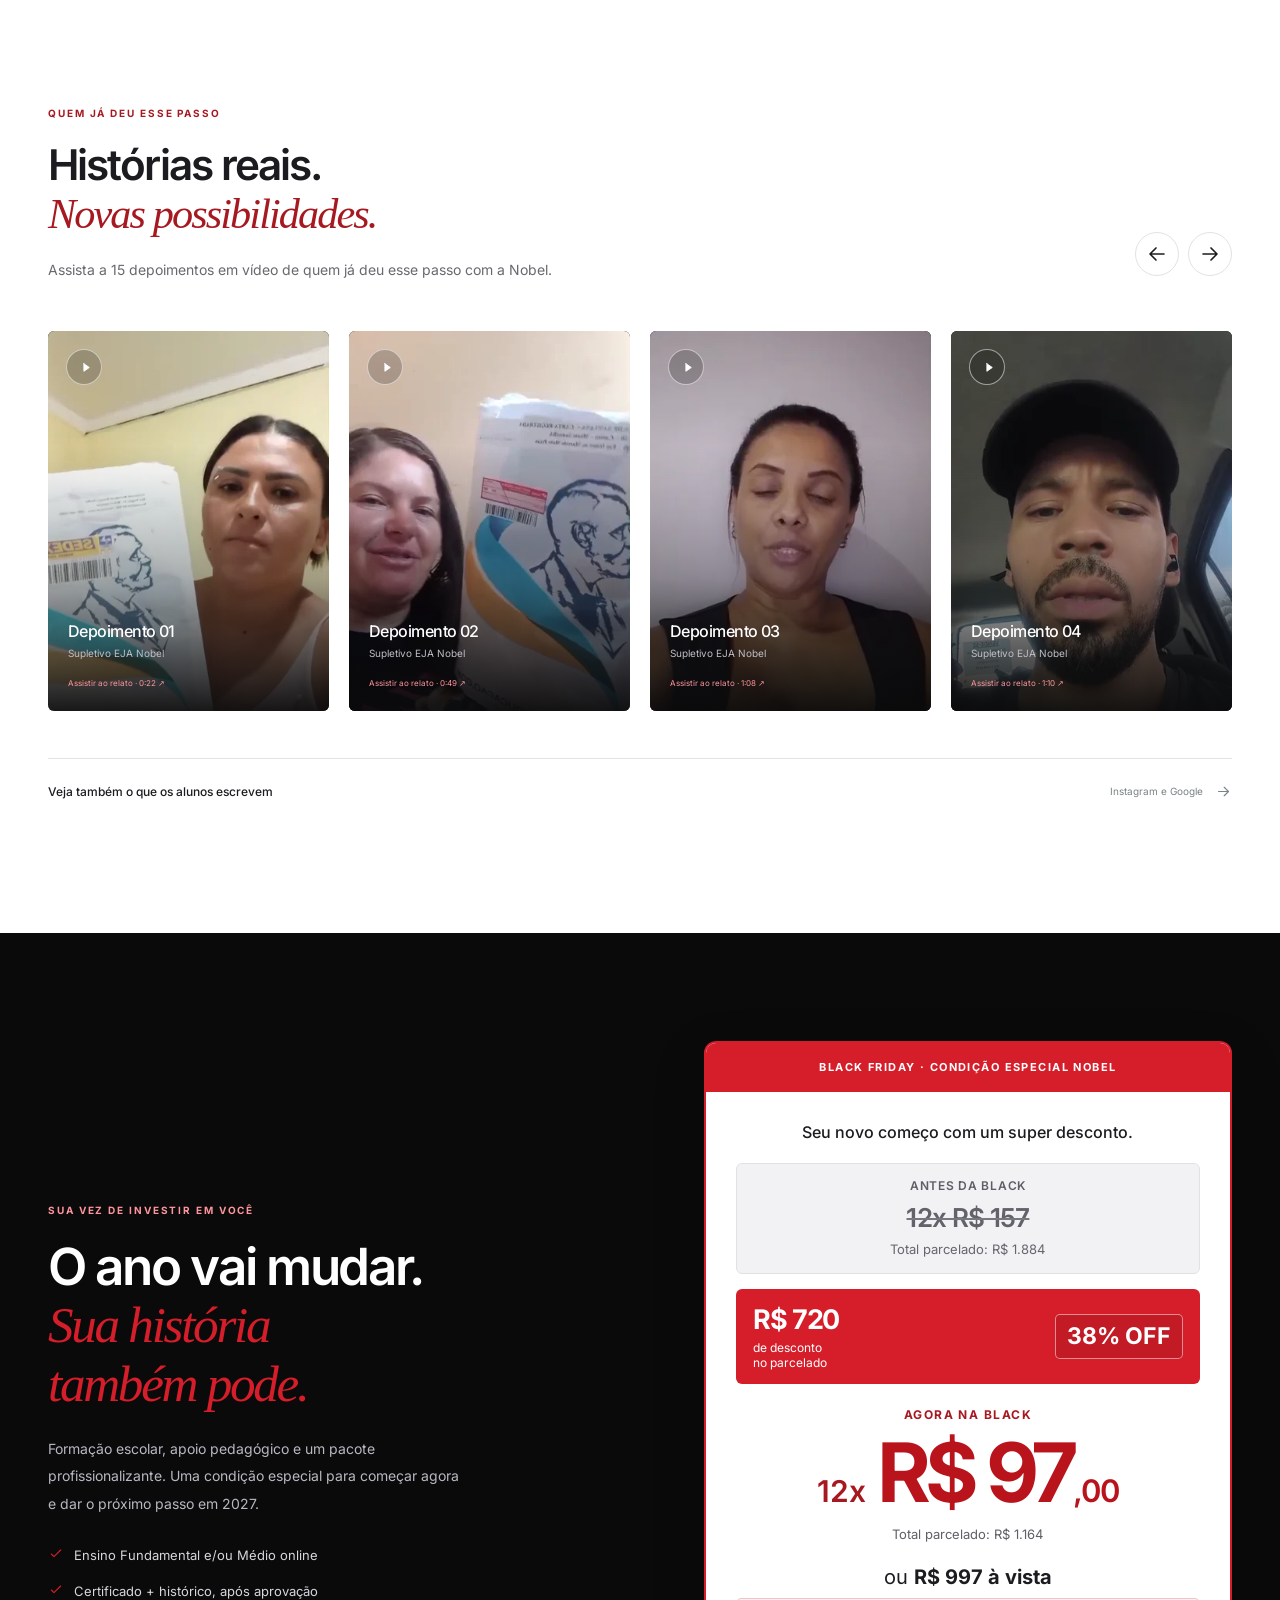
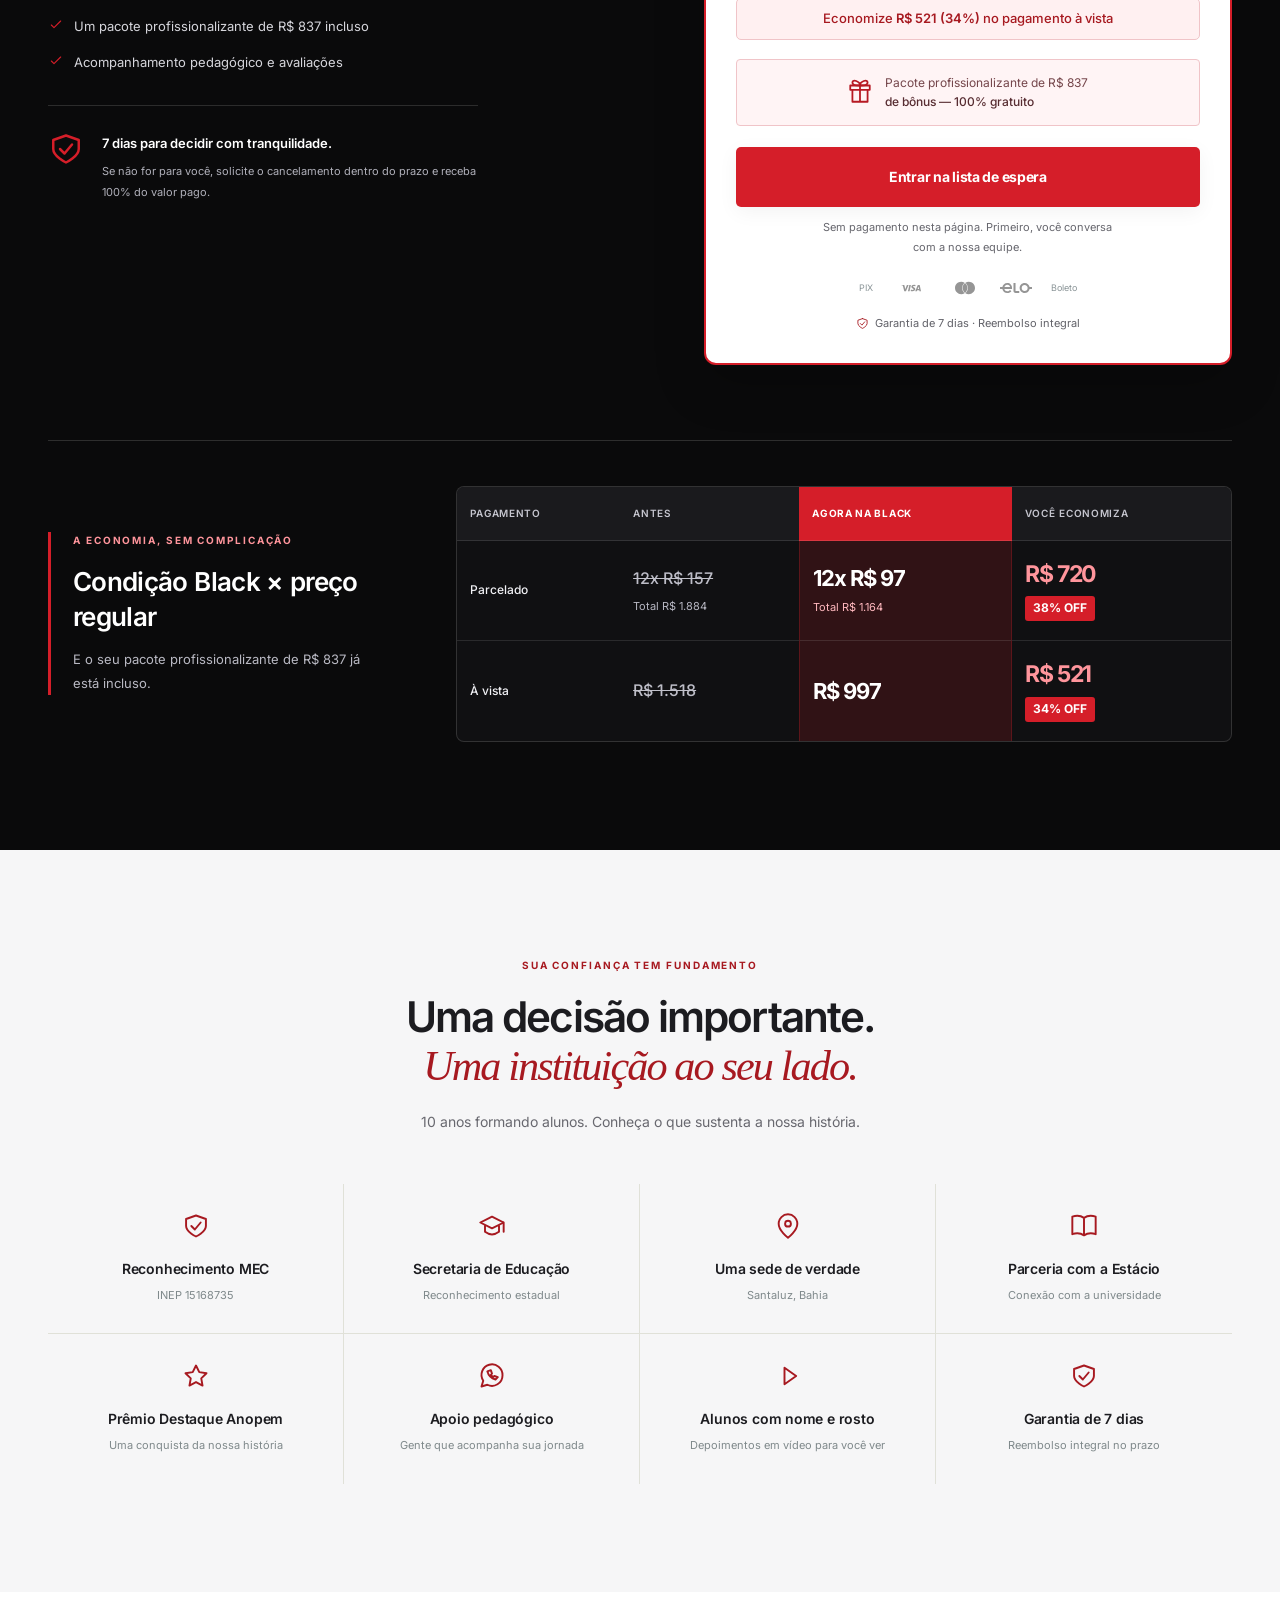
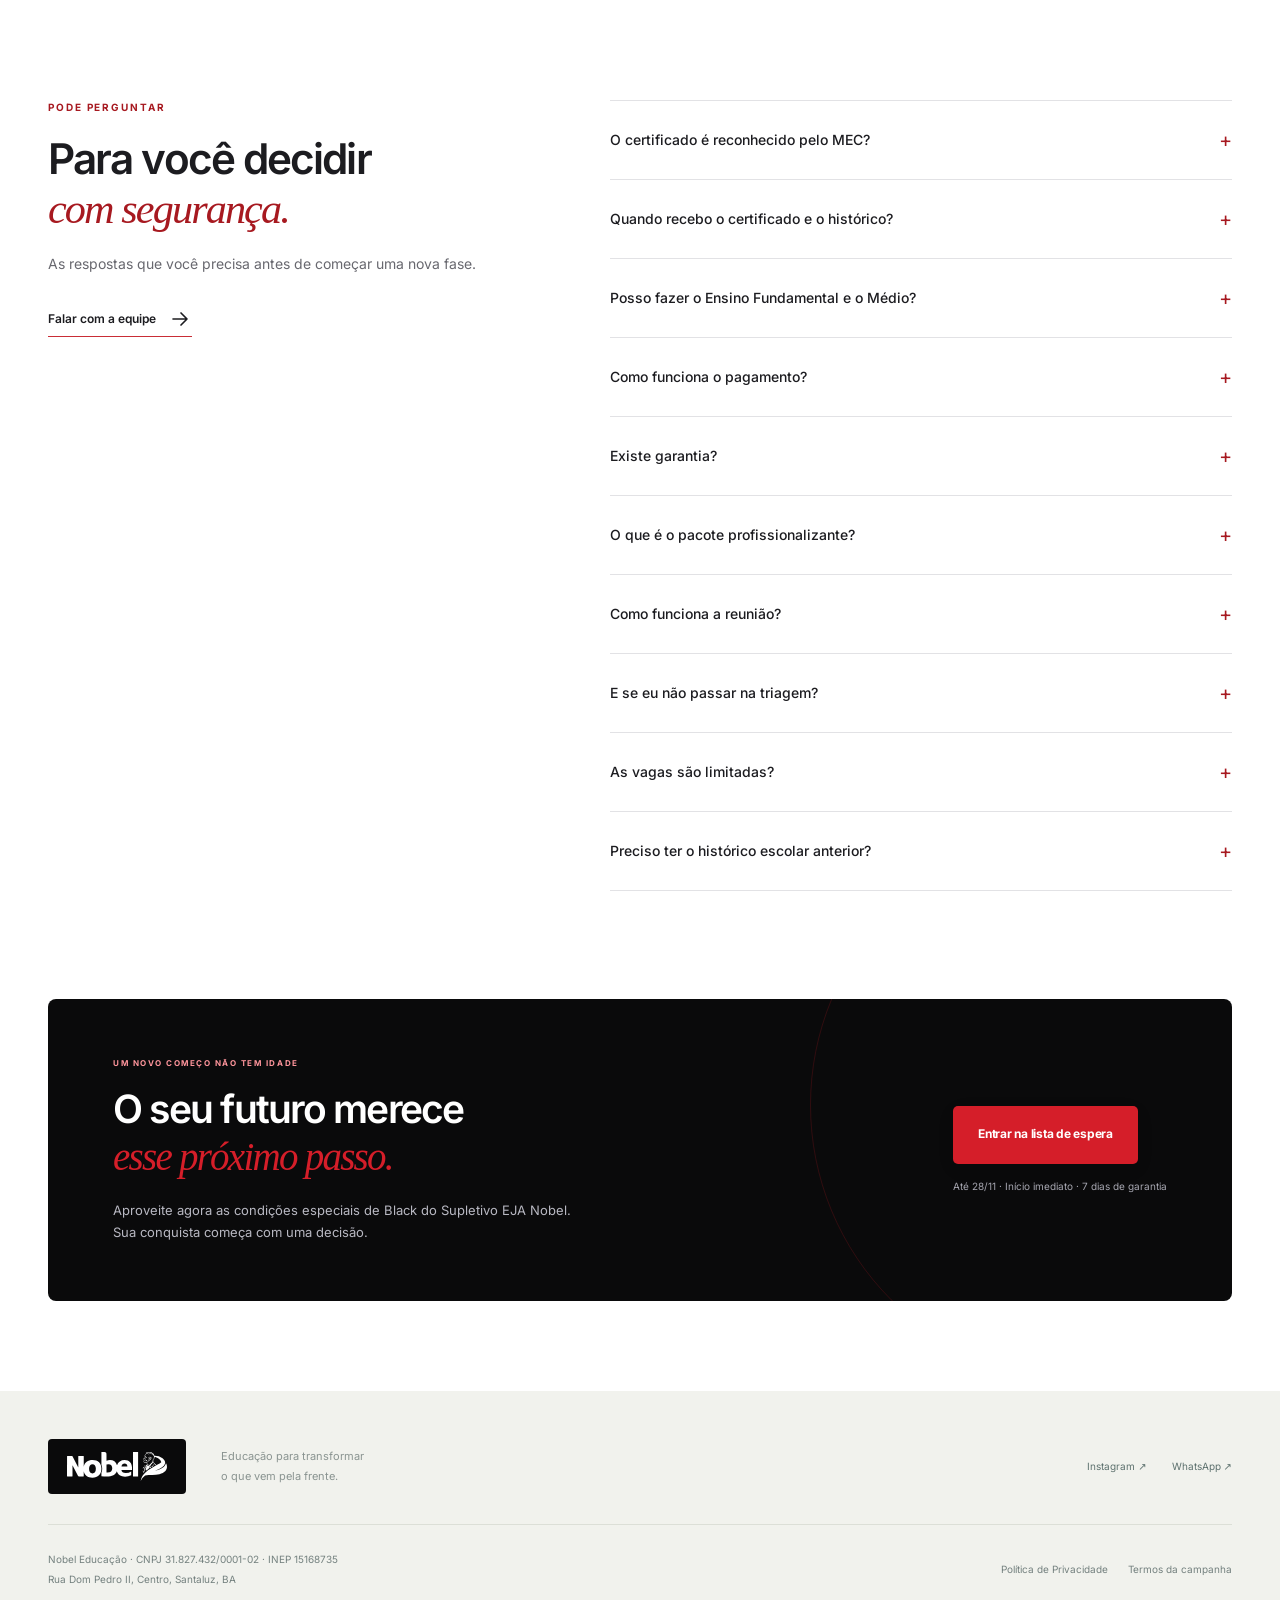
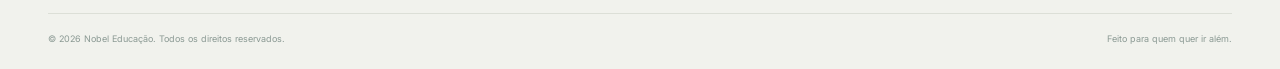
==== commit 3af494a5: "Update headline to certificate achievement in January 2027" ====
--- a/index.html
+++ b/index.html
@@ -2,10 +2,9 @@
 <html lang="pt-BR">
 <head>
   <meta charset="utf-8">
-  <meta name="robots" content="noindex">
   <meta name="viewport" content="width=device-width, initial-scale=1">
   <meta name="theme-color" content="#090909">
-  <title>Black Nobel 2026 | Seu certificado em janeiro de 2027</title>
+  <title>Prévia — Black Nobel 2026 | Seu certificado em janeiro de 2027</title>
   <meta name="description" content="Conclua o Ensino Fundamental ou Médio online com a Nobel. Black: 12x R$ 97 ou R$ 997 à vista, pacote profissionalizante incluso e acompanhamento pedagógico. Até 28/11/2026.">
   <meta property="og:title" content="Black Nobel — Seu certificado em janeiro de 2027">
   <meta property="og:description" content="Estude online, com acompanhamento. Condição especial até 28 de novembro de 2026.">
@@ -18,6 +17,7 @@
   <script type="module" src="./app.js"></script>
 </head>
 <body>
+  <aside class="preview-banner" aria-label="Aviso de prévia">PRÉVIA DA PÁGINA · BLACK NOBEL 2026</aside>
   <a class="skip-link" href="#conteudo">Pular para o conteúdo</a>
   <svg class="svg-sprite" xmlns="http://www.w3.org/2000/svg" aria-hidden="true"><defs>
     <symbol id="i-arrow" viewBox="0 0 24 24"><path d="M5 12h14m-6-6 6 6-6 6"/></symbol>
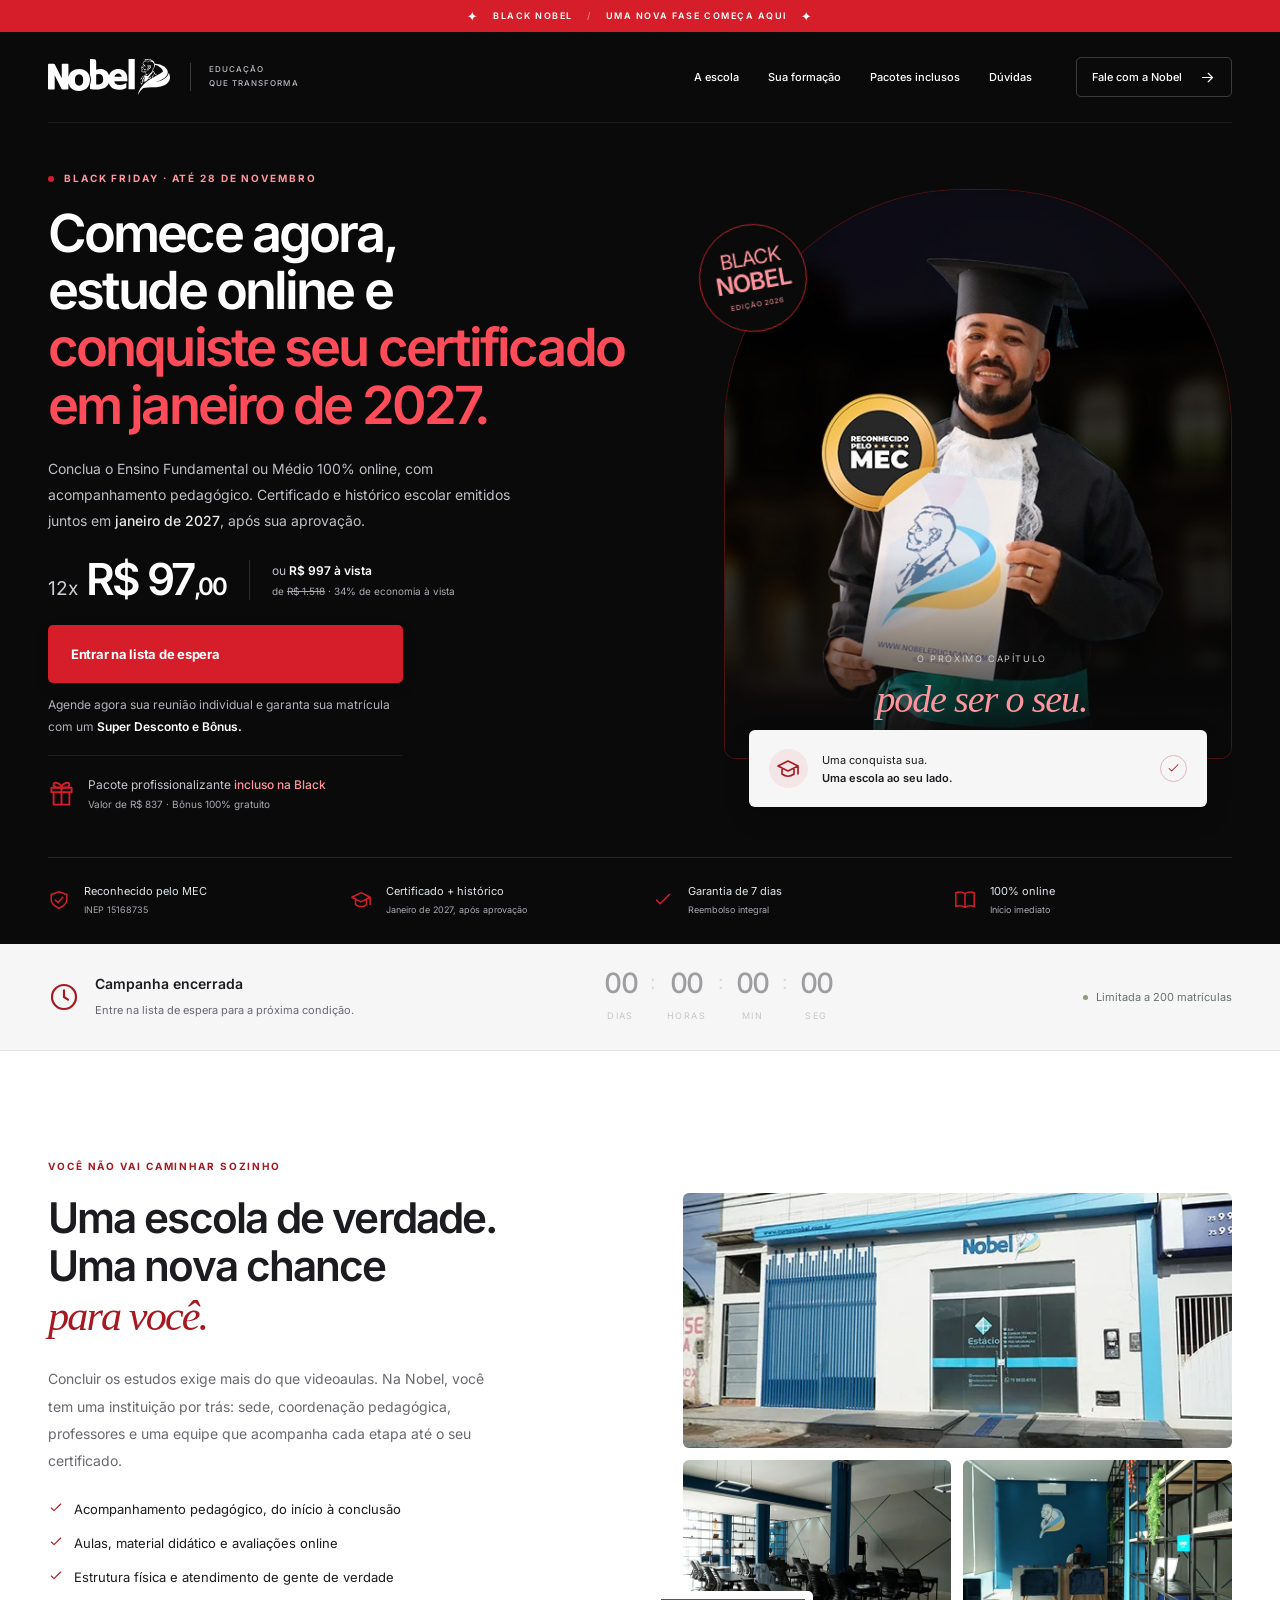
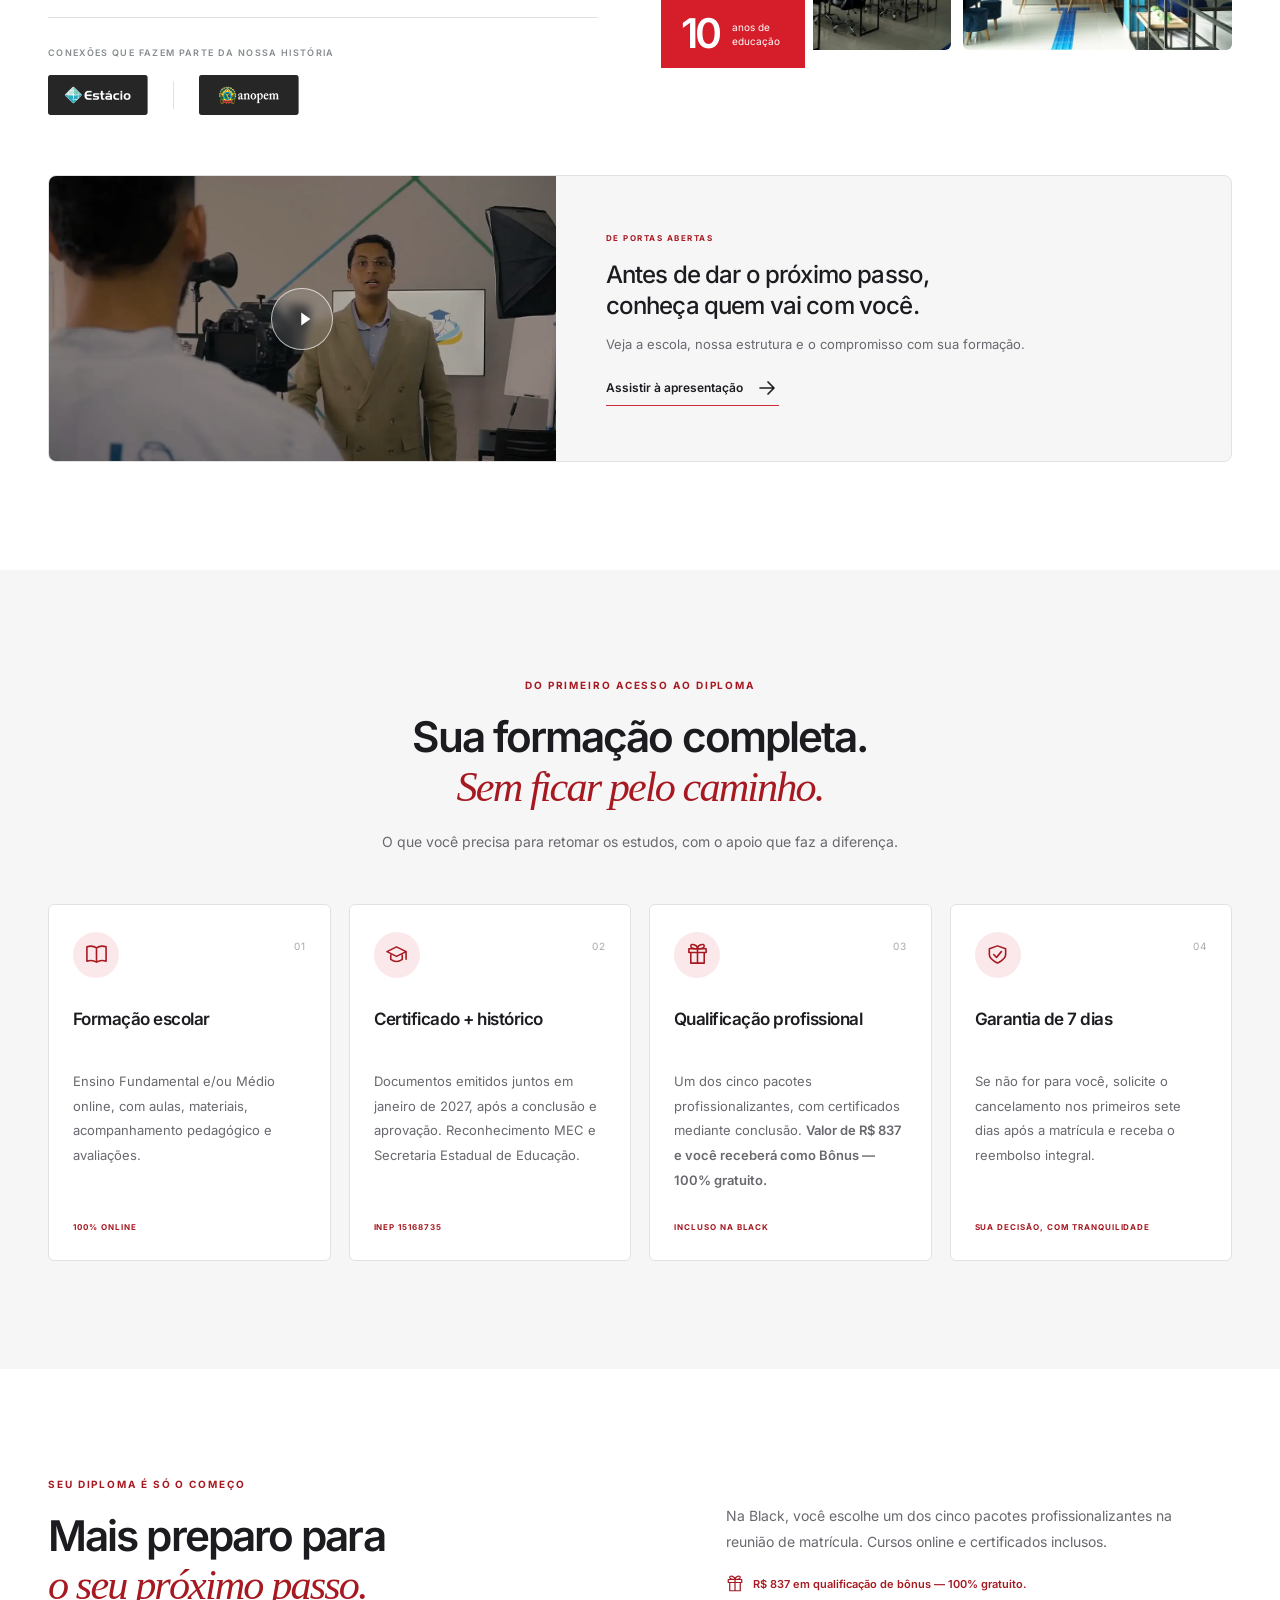
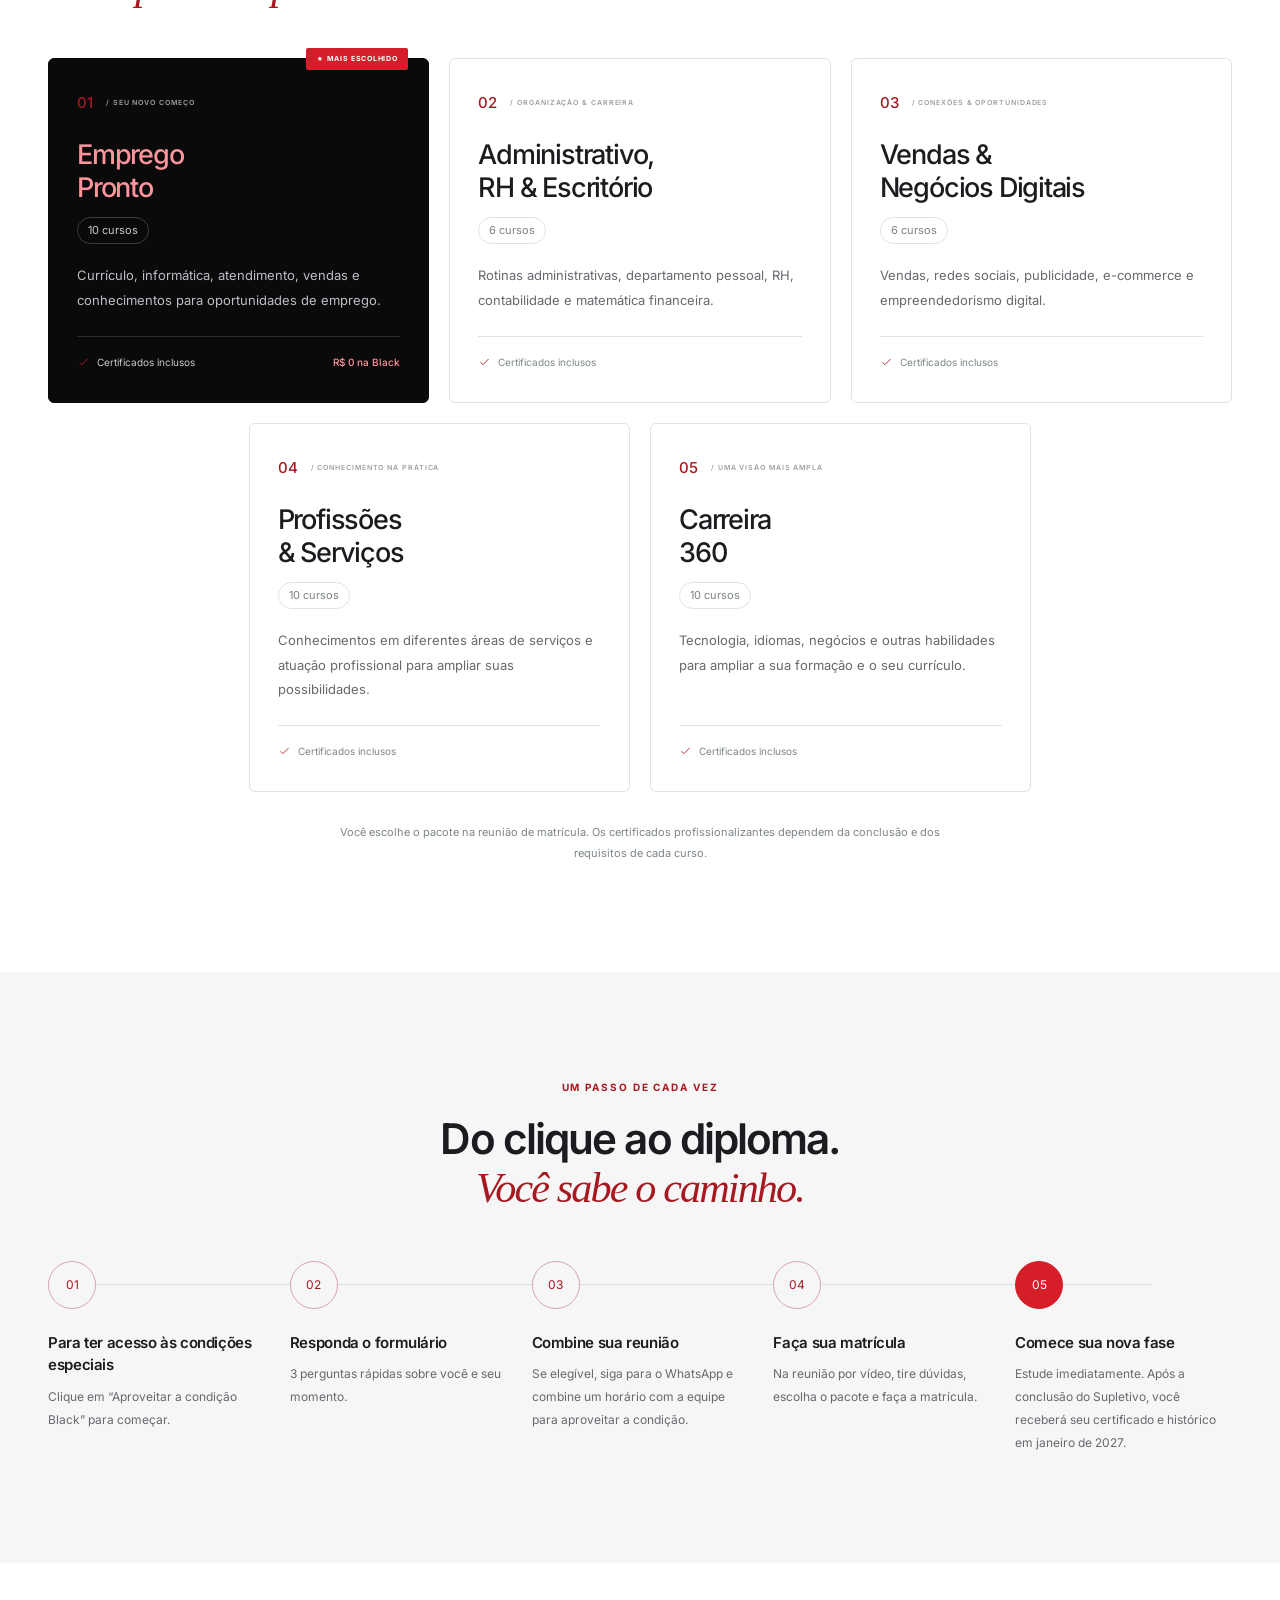
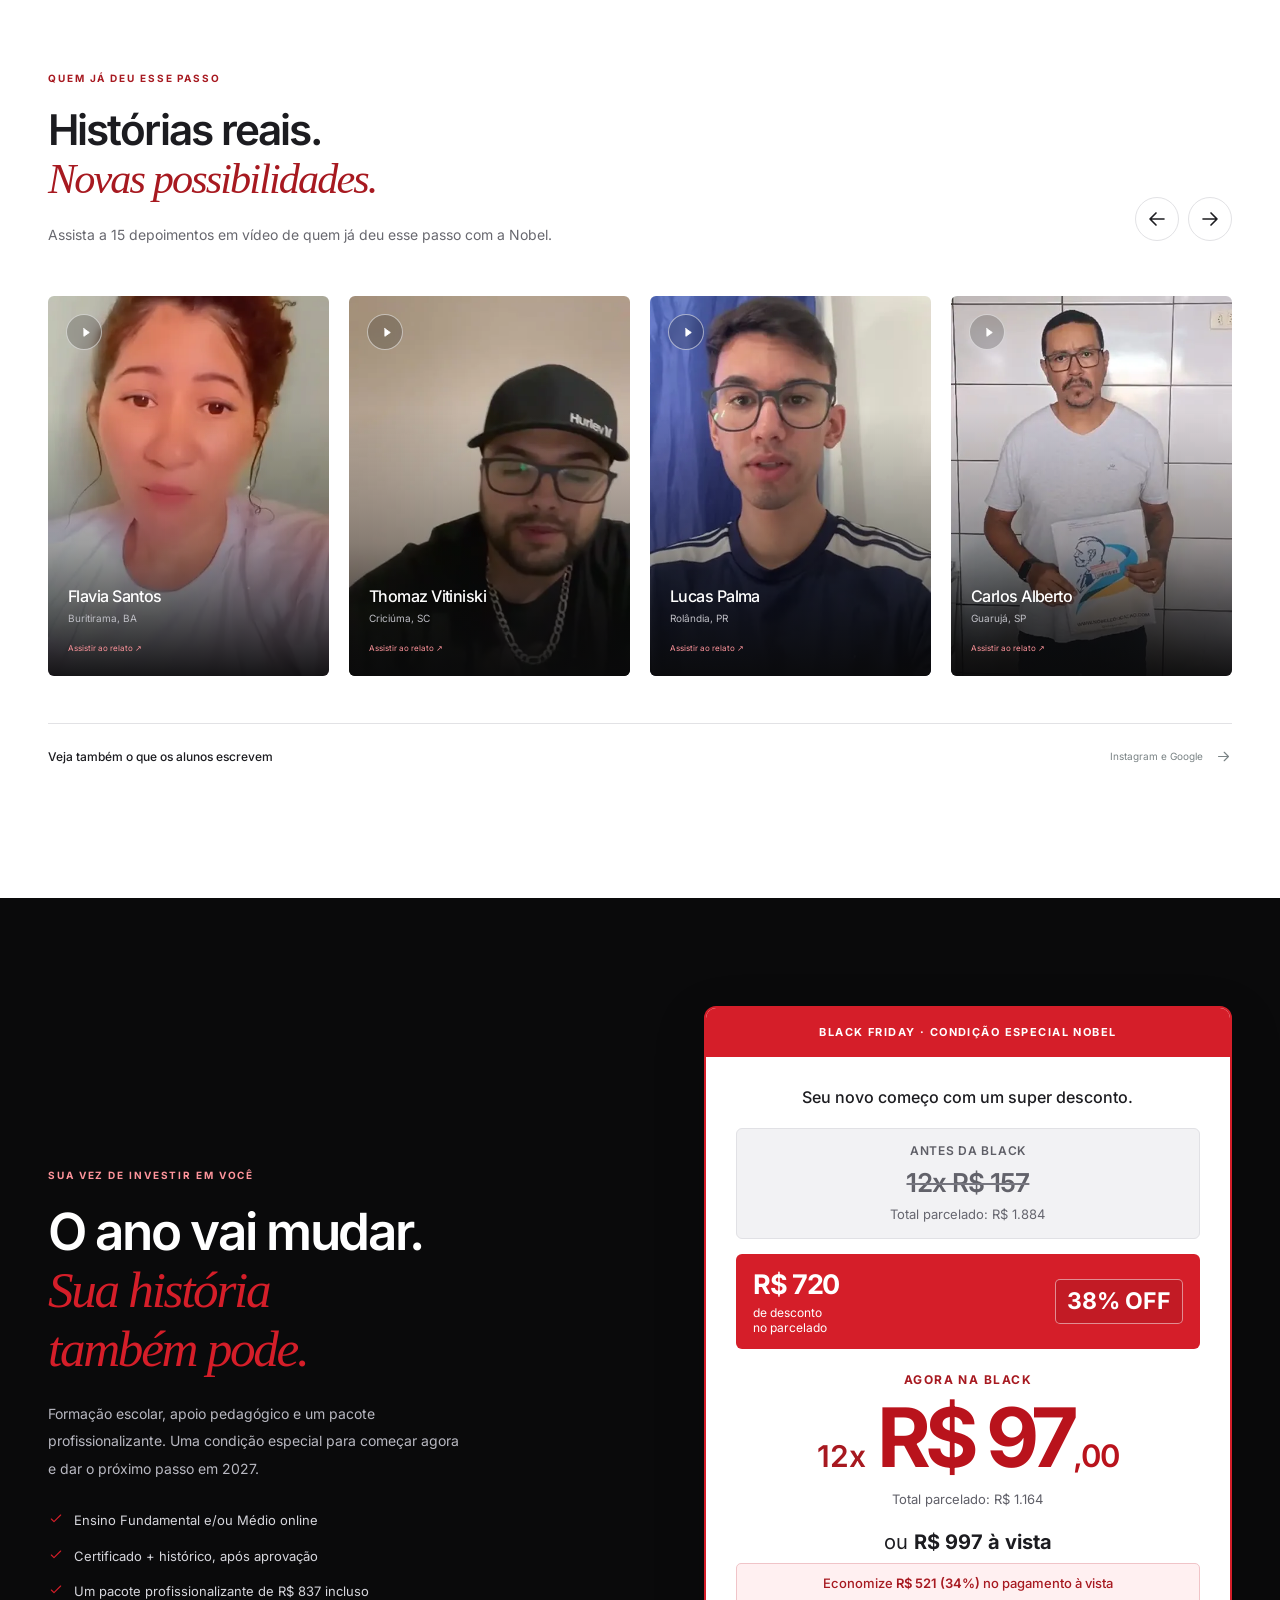
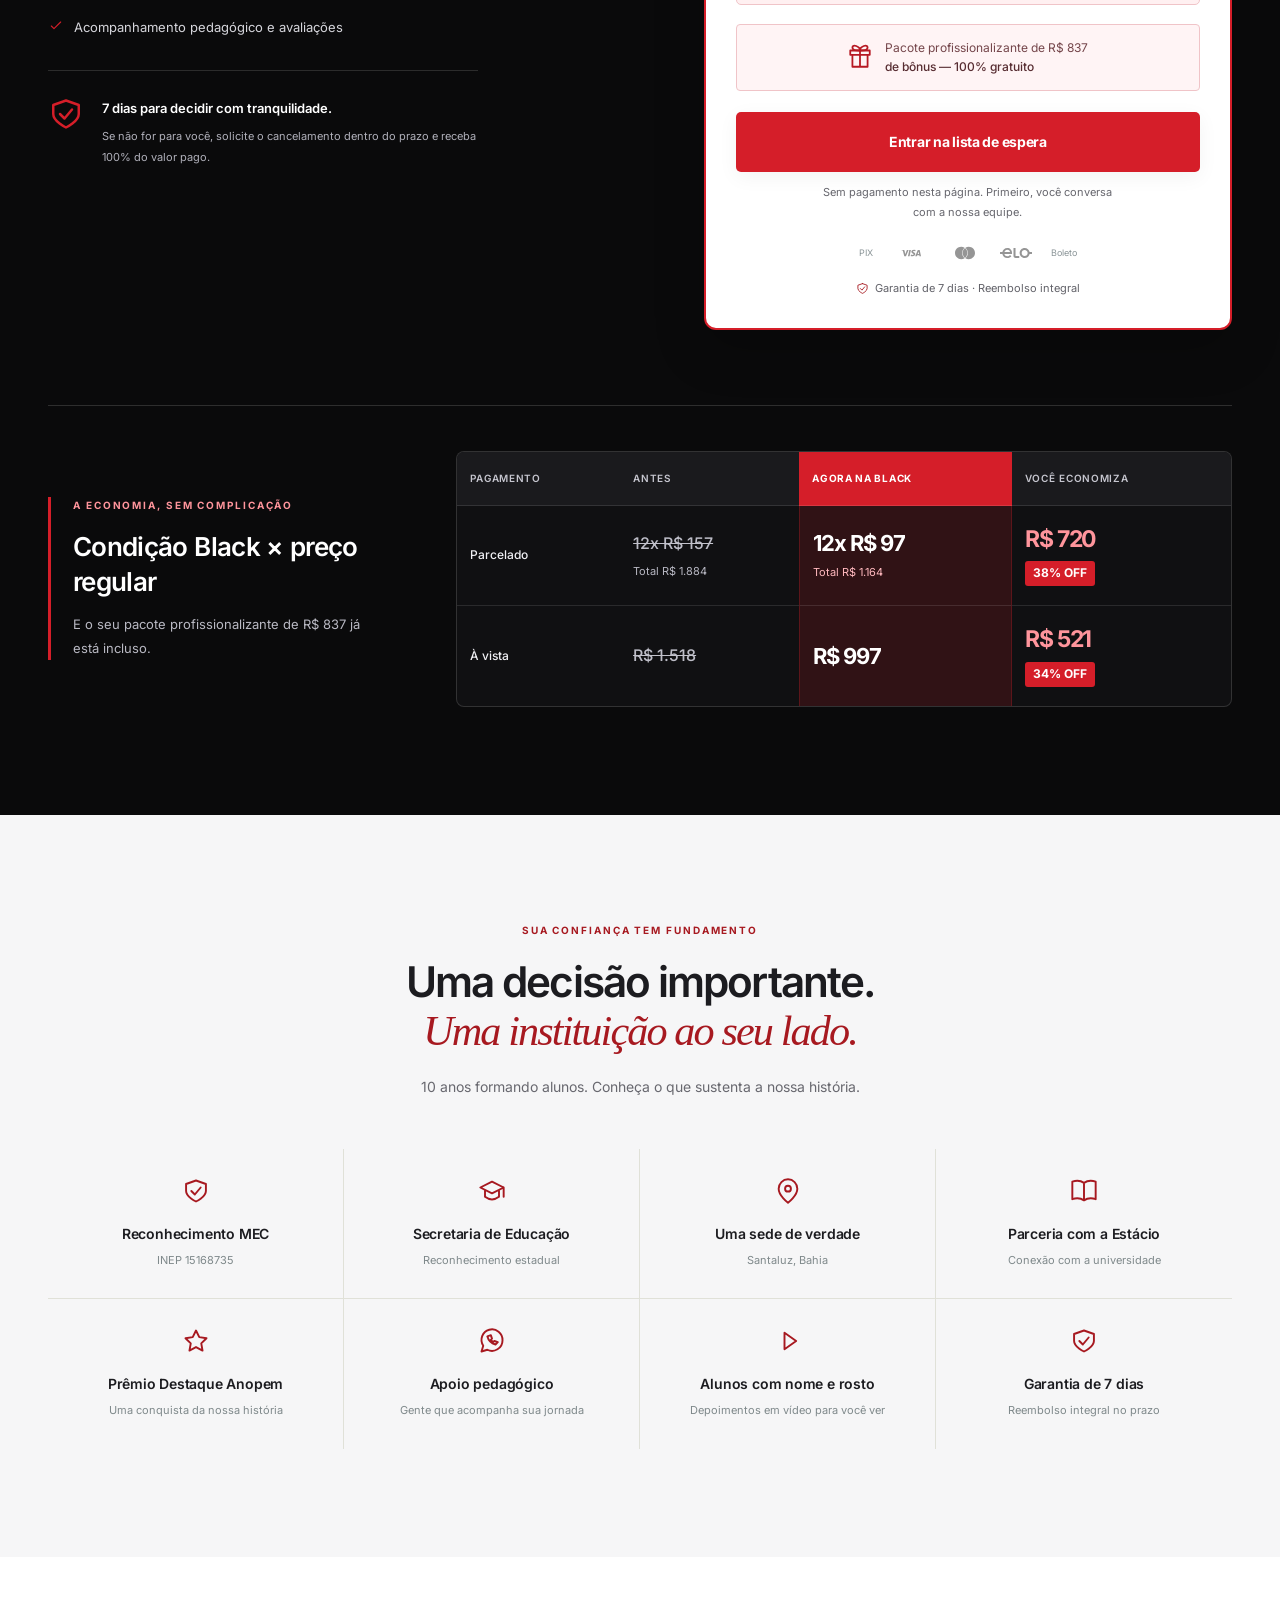
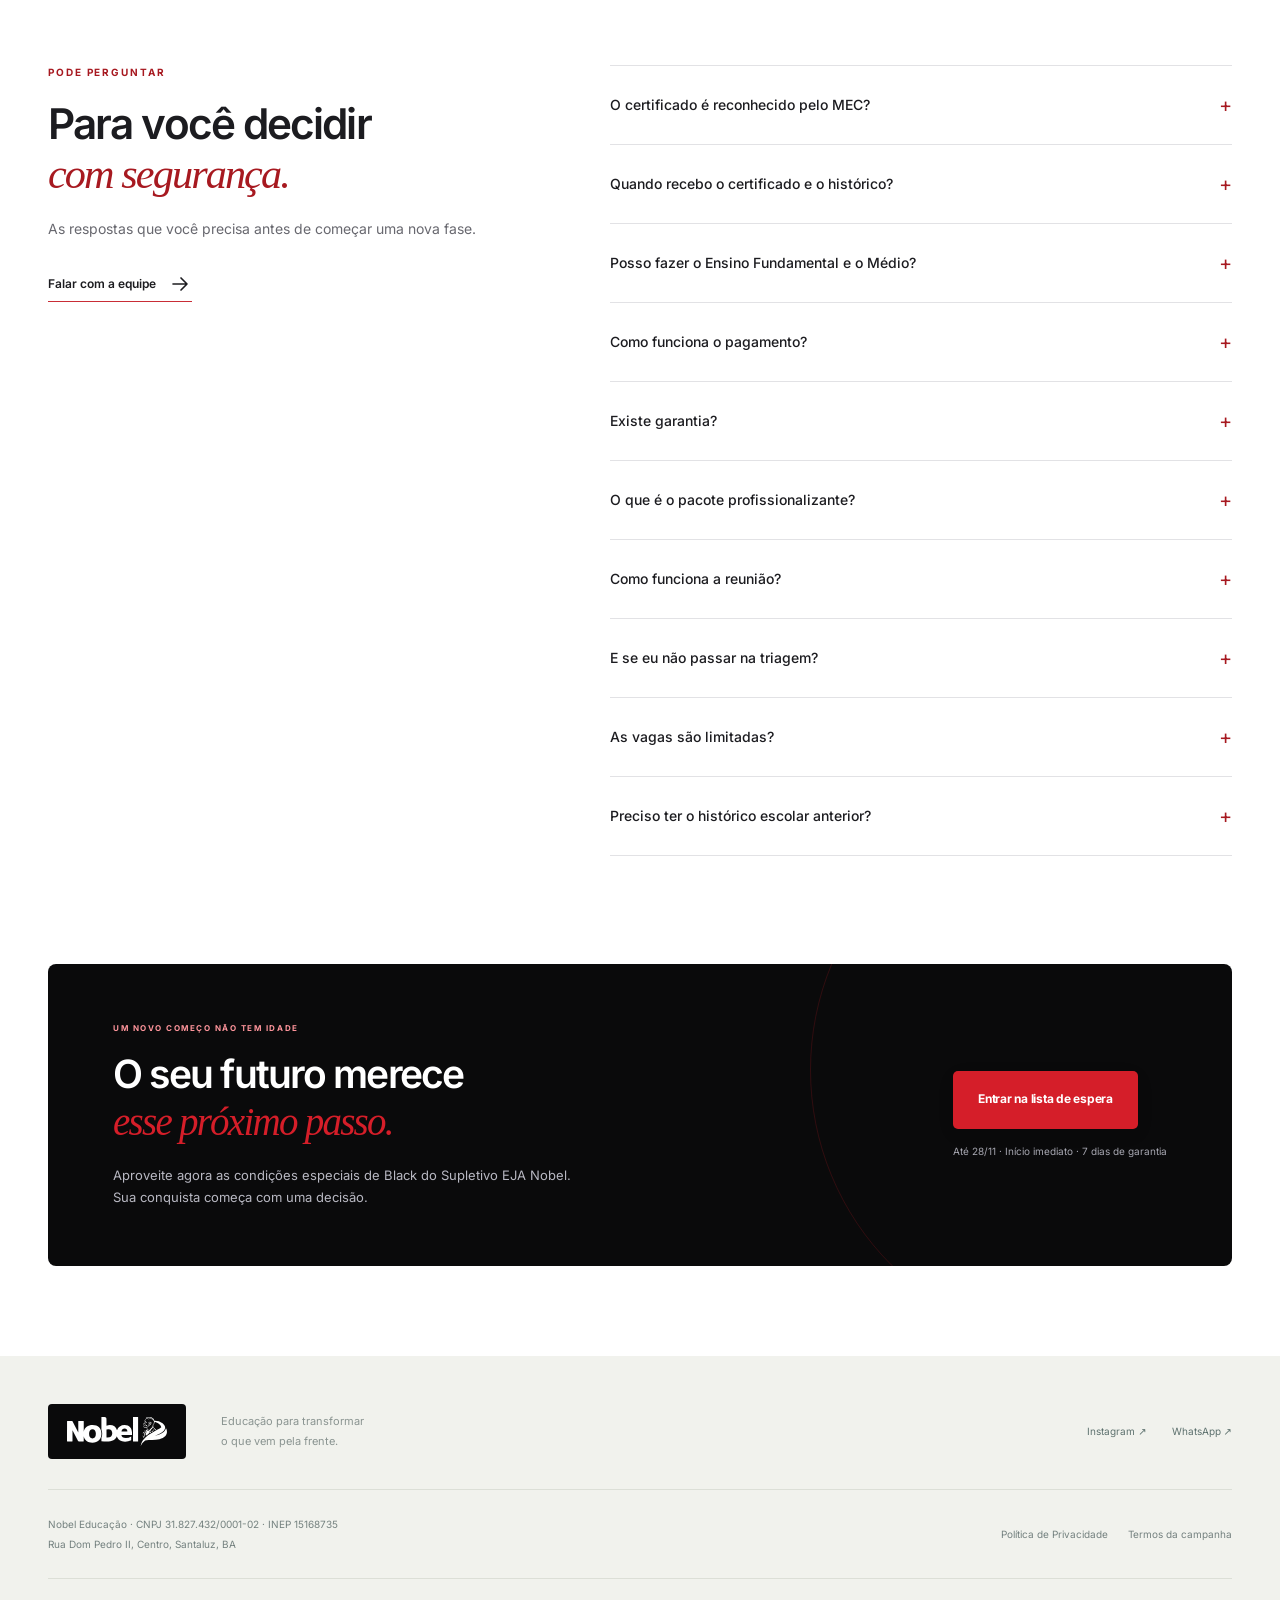
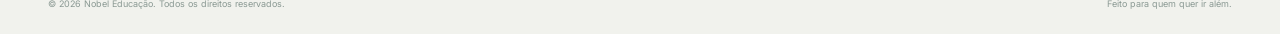
==== commit e769a567: "Prioritize identified testimonials and remove numbered labels from other video cards" ====
--- a/index.html
+++ b/index.html
@@ -2,9 +2,10 @@
 <html lang="pt-BR">
 <head>
   <meta charset="utf-8">
+  <meta name="robots" content="noindex">
   <meta name="viewport" content="width=device-width, initial-scale=1">
   <meta name="theme-color" content="#090909">
-  <title>Prévia — Black Nobel 2026 | Seu certificado em janeiro de 2027</title>
+  <title>Black Nobel 2026 | Seu certificado em janeiro de 2027</title>
   <meta name="description" content="Conclua o Ensino Fundamental ou Médio online com a Nobel. Black: 12x R$ 97 ou R$ 997 à vista, pacote profissionalizante incluso e acompanhamento pedagógico. Até 28/11/2026.">
   <meta property="og:title" content="Black Nobel — Seu certificado em janeiro de 2027">
   <meta property="og:description" content="Estude online, com acompanhamento. Condição especial até 28 de novembro de 2026.">
@@ -17,7 +18,6 @@
   <script type="module" src="./app.js"></script>
 </head>
 <body>
-  <aside class="preview-banner" aria-label="Aviso de prévia">PRÉVIA DA PÁGINA · BLACK NOBEL 2026</aside>
   <a class="skip-link" href="#conteudo">Pular para o conteúdo</a>
   <svg class="svg-sprite" xmlns="http://www.w3.org/2000/svg" aria-hidden="true"><defs>
     <symbol id="i-arrow" viewBox="0 0 24 24"><path d="M5 12h14m-6-6 6 6-6 6"/></symbol>
@@ -84,23 +84,24 @@
     </div><p class="section-footnote">Você escolhe o pacote na reunião de matrícula. Os certificados profissionalizantes dependem da conclusão e dos requisitos de cada curso.</p></div></section>
     <section id="como-funciona" class="section process-section"><div class="container"><div class="section-heading centered"><p class="eyebrow">UM PASSO DE CADA VEZ</p><h2>Do clique ao diploma.<br><em>Você sabe o caminho.</em></h2></div><ol class="timeline"><li><span>01</span><h3>Para ter acesso às condições especiais</h3><p>Clique em “Aproveitar a condição Black” para começar.</p></li><li><span>02</span><h3>Responda o formulário</h3><p>3 perguntas rápidas sobre você e seu momento.</p></li><li><span>03</span><h3>Combine sua reunião</h3><p>Se elegível, siga para o WhatsApp e combine um horário com a equipe para aproveitar a condição.</p></li><li><span>04</span><h3>Faça sua matrícula</h3><p>Na reunião por vídeo, tire dúvidas, escolha o pacote e faça a matrícula.</p></li><li><span>05</span><h3>Comece sua nova fase</h3><p>Estude imediatamente. Após a conclusão do Supletivo, você receberá seu certificado e histórico em janeiro de 2027.</p></li></ol></div></section>
     <section id="depoimentos" class="section testimonials-section"><div class="container"><div class="section-heading testimonials-heading"><div><p class="eyebrow">QUEM JÁ DEU ESSE PASSO</p><h2>Histórias reais.<br><em>Novas possibilidades.</em></h2><p>Assista a 15 depoimentos em vídeo de quem já deu esse passo com a Nobel.</p></div><div class="carousel-controls"><button class="icon-button" data-scroll-target="testimonials-track" data-scroll-direction="prev" aria-label="Depoimentos anteriores"><svg class="icon rotate-arrow"><use href="#i-arrow"/></svg></button><button class="icon-button" data-scroll-target="testimonials-track" data-scroll-direction="next" aria-label="Próximos depoimentos"><svg class="icon"><use href="#i-arrow"/></svg></button></div></div><div id="testimonials-track" class="testimonials-track" tabindex="0" aria-label="Depoimentos em vídeo da Nobel">
-      <!-- Vídeos adicionais enviados para esta página, hospedados com seus arquivos. -->
-      <a class="story-card" data-local-testimonial href="./assets/videos/depoimento-extra-01.mp4" data-video-src="./assets/videos/depoimento-extra-01.mp4" data-video-title="Depoimento 01 — Supletivo EJA Nobel" data-video-poster="./assets/depoimento-extra-01.webp" aria-label="Assistir ao depoimento 01, duração 0:22"><img src="./assets/depoimento-extra-01.webp" alt="Capa do depoimento 01 enviado à Nobel" width="360" height="640" loading="lazy"><span class="story-play"><svg class="icon"><use href="#i-play"/></svg></span><span class="story-caption"><strong>Depoimento 01</strong><span>Supletivo EJA Nobel</span><small>Assistir ao relato · 0:22 ↗</small></span></a>
-      <a class="story-card" data-local-testimonial href="./assets/videos/depoimento-extra-02.mp4" data-video-src="./assets/videos/depoimento-extra-02.mp4" data-video-title="Depoimento 02 — Supletivo EJA Nobel" data-video-poster="./assets/depoimento-extra-02.webp" aria-label="Assistir ao depoimento 02, duração 0:49"><img src="./assets/depoimento-extra-02.webp" alt="Capa do depoimento 02 enviado à Nobel" width="360" height="640" loading="lazy"><span class="story-play"><svg class="icon"><use href="#i-play"/></svg></span><span class="story-caption"><strong>Depoimento 02</strong><span>Supletivo EJA Nobel</span><small>Assistir ao relato · 0:49 ↗</small></span></a>
-      <a class="story-card" data-local-testimonial href="./assets/videos/depoimento-extra-03.mp4" data-video-src="./assets/videos/depoimento-extra-03.mp4" data-video-title="Depoimento 03 — Supletivo EJA Nobel" data-video-poster="./assets/depoimento-extra-03.webp" aria-label="Assistir ao depoimento 03, duração 1:08"><img src="./assets/depoimento-extra-03.webp" alt="Capa do depoimento 03 enviado à Nobel" width="360" height="640" loading="lazy"><span class="story-play"><svg class="icon"><use href="#i-play"/></svg></span><span class="story-caption"><strong>Depoimento 03</strong><span>Supletivo EJA Nobel</span><small>Assistir ao relato · 1:08 ↗</small></span></a>
-      <a class="story-card" data-local-testimonial href="./assets/videos/depoimento-extra-04.mp4" data-video-src="./assets/videos/depoimento-extra-04.mp4" data-video-title="Depoimento 04 — Supletivo EJA Nobel" data-video-poster="./assets/depoimento-extra-04.webp" aria-label="Assistir ao depoimento 04, duração 1:10"><img src="./assets/depoimento-extra-04.webp" alt="Capa do depoimento 04 enviado à Nobel" width="360" height="640" loading="lazy"><span class="story-play"><svg class="icon"><use href="#i-play"/></svg></span><span class="story-caption"><strong>Depoimento 04</strong><span>Supletivo EJA Nobel</span><small>Assistir ao relato · 1:10 ↗</small></span></a>
-      <a class="story-card" data-local-testimonial href="./assets/videos/depoimento-extra-05.mp4" data-video-src="./assets/videos/depoimento-extra-05.mp4" data-video-title="Depoimento 05 — Supletivo EJA Nobel" data-video-poster="./assets/depoimento-extra-05.webp" aria-label="Assistir ao depoimento 05, duração 1:00"><img src="./assets/depoimento-extra-05.webp" alt="Capa do depoimento 05 enviado à Nobel" width="360" height="640" loading="lazy"><span class="story-play"><svg class="icon"><use href="#i-play"/></svg></span><span class="story-caption"><strong>Depoimento 05</strong><span>Supletivo EJA Nobel</span><small>Assistir ao relato · 1:00 ↗</small></span></a>
-      <a class="story-card" data-local-testimonial href="./assets/videos/depoimento-extra-08.mp4" data-video-src="./assets/videos/depoimento-extra-08.mp4" data-video-title="Depoimento 06 — Supletivo EJA Nobel" data-video-poster="./assets/depoimento-extra-08.webp" aria-label="Assistir ao depoimento 06, duração 1:39"><img src="./assets/depoimento-extra-08.webp" alt="Capa do depoimento 06 enviado à Nobel" width="360" height="640" loading="lazy"><span class="story-play"><svg class="icon"><use href="#i-play"/></svg></span><span class="story-caption"><strong>Depoimento 06</strong><span>Supletivo EJA Nobel</span><small>Assistir ao relato · 1:39 ↗</small></span></a>
-      <a class="story-card" data-local-testimonial href="./assets/videos/depoimento-extra-09.mp4" data-video-src="./assets/videos/depoimento-extra-09.mp4" data-video-title="Depoimento 07 — Supletivo EJA Nobel" data-video-poster="./assets/depoimento-extra-09.webp" aria-label="Assistir ao depoimento 07, duração 1:02"><img src="./assets/depoimento-extra-09.webp" alt="Capa do depoimento 07 enviado à Nobel" width="360" height="640" loading="lazy"><span class="story-play"><svg class="icon"><use href="#i-play"/></svg></span><span class="story-caption"><strong>Depoimento 07</strong><span>Supletivo EJA Nobel</span><small>Assistir ao relato · 1:02 ↗</small></span></a>
-      <a class="story-card" data-local-testimonial href="./assets/videos/depoimento-extra-10.mp4" data-video-src="./assets/videos/depoimento-extra-10.mp4" data-video-title="Depoimento 08 — Supletivo EJA Nobel" data-video-poster="./assets/depoimento-extra-10.webp" aria-label="Assistir ao depoimento 08, duração 0:28"><img src="./assets/depoimento-extra-10.webp" alt="Capa do depoimento 08 enviado à Nobel" width="360" height="640" loading="lazy"><span class="story-play"><svg class="icon"><use href="#i-play"/></svg></span><span class="story-caption"><strong>Depoimento 08</strong><span>Supletivo EJA Nobel</span><small>Assistir ao relato · 0:28 ↗</small></span></a>
-      <a class="story-card" data-local-testimonial href="./assets/videos/depoimento-extra-11.mp4" data-video-src="./assets/videos/depoimento-extra-11.mp4" data-video-title="Depoimento 09 — Supletivo EJA Nobel" data-video-poster="./assets/depoimento-extra-11.webp" aria-label="Assistir ao depoimento 09, duração 1:02"><img src="./assets/depoimento-extra-11.webp" alt="Capa do depoimento 09 enviado à Nobel" width="360" height="640" loading="lazy"><span class="story-play"><svg class="icon"><use href="#i-play"/></svg></span><span class="story-caption"><strong>Depoimento 09</strong><span>Supletivo EJA Nobel</span><small>Assistir ao relato · 1:02 ↗</small></span></a>
-      <!-- Os depoimentos abaixo são vídeos originais publicados pela Nobel. -->
+      <!-- Relatos identificados na referência original aparecem primeiro. -->
       <a href="https://nobeleducacao.com/apn/assets/midia/pg-depoimento-01.mp4" class="story-card" data-video-src="https://nobeleducacao.com/apn/assets/midia/pg-depoimento-01.mp4" data-video-title="Flavia Santos — Buritirama, BA" data-video-poster="./assets/depoimento-flavia.webp"><img src="./assets/depoimento-flavia.webp" alt="Flavia Santos, aluna formada da Nobel" width="360" height="480" loading="lazy"><span class="story-play"><svg class="icon"><use href="#i-play"/></svg></span><span class="story-caption"><strong>Flavia Santos</strong><span>Buritirama, BA</span><small>Assistir ao relato ↗</small></span></a>
       <a href="https://nobeleducacao.com/apn/assets/midia/pg-depoimento-02.mp4" class="story-card" data-video-src="https://nobeleducacao.com/apn/assets/midia/pg-depoimento-02.mp4" data-video-title="Thomaz Vitiniski — Criciúma, SC" data-video-poster="./assets/depoimento-thomaz.webp"><img src="./assets/depoimento-thomaz.webp" alt="Thomaz Vitiniski, aluno formado da Nobel" width="360" height="480" loading="lazy"><span class="story-play"><svg class="icon"><use href="#i-play"/></svg></span><span class="story-caption"><strong>Thomaz Vitiniski</strong><span>Criciúma, SC</span><small>Assistir ao relato ↗</small></span></a>
       <a href="https://nobeleducacao.com/apn/assets/midia/pg-depoimento-03.mp4" class="story-card" data-video-src="https://nobeleducacao.com/apn/assets/midia/pg-depoimento-03.mp4" data-video-title="Lucas Palma — Rolândia, PR" data-video-poster="./assets/depoimento-lucas.webp"><img src="./assets/depoimento-lucas.webp" alt="Lucas Palma, aluno formado da Nobel" width="360" height="480" loading="lazy"><span class="story-play"><svg class="icon"><use href="#i-play"/></svg></span><span class="story-caption"><strong>Lucas Palma</strong><span>Rolândia, PR</span><small>Assistir ao relato ↗</small></span></a>
       <a href="https://nobeleducacao.com/apn/assets/midia/pg-depoimento-04.mp4" class="story-card" data-video-src="https://nobeleducacao.com/apn/assets/midia/pg-depoimento-04.mp4" data-video-title="Carlos Alberto — Guarujá, SP" data-video-poster="./assets/depoimento-carlos.webp"><img src="./assets/depoimento-carlos.webp" alt="Carlos Alberto, aluno formado da Nobel" width="360" height="480" loading="lazy"><span class="story-play"><svg class="icon"><use href="#i-play"/></svg></span><span class="story-caption"><strong>Carlos Alberto</strong><span>Guarujá, SP</span><small>Assistir ao relato ↗</small></span></a>
       <a href="https://nobeleducacao.com/apn/assets/midia/pg-depoimento-05.mp4" class="story-card" data-video-src="https://nobeleducacao.com/apn/assets/midia/pg-depoimento-05.mp4" data-video-title="Jenyffer — Rio de Janeiro, RJ" data-video-poster="./assets/depoimento-jenyffer.webp"><img src="./assets/depoimento-jenyffer.webp" alt="Jenyffer, aluna formada da Nobel" width="360" height="480" loading="lazy"><span class="story-play"><svg class="icon"><use href="#i-play"/></svg></span><span class="story-caption"><strong>Jenyffer</strong><span>Rio de Janeiro, RJ</span><small>Assistir ao relato ↗</small></span></a>
       <a href="https://nobeleducacao.com/apn/assets/midia/pg-depoimento-08.mp4" class="story-card" data-video-src="https://nobeleducacao.com/apn/assets/midia/pg-depoimento-08.mp4" data-video-title="Renata — Portugal" data-video-poster="./assets/depoimento-renata.webp"><img src="./assets/depoimento-renata.webp" alt="Renata, aluna formada da Nobel em Portugal" width="360" height="480" loading="lazy"><span class="story-play"><svg class="icon"><use href="#i-play"/></svg></span><span class="story-caption"><strong>Renata</strong><span>Portugal</span><small>Assistir ao relato ↗</small></span></a>
+      <!-- Relatos sem identificação confirmada exibem a marca e a duração. -->
+      <a class="story-card" data-local-testimonial href="./assets/videos/depoimento-extra-01.mp4" data-video-src="./assets/videos/depoimento-extra-01.mp4" data-video-title="Supletivo EJA Nobel — relato em vídeo" data-video-poster="./assets/depoimento-extra-01.webp" aria-label="Assistir ao relato do Supletivo EJA Nobel, duração 0:22"><img src="./assets/depoimento-extra-01.webp" alt="Capa de relato em vídeo do Supletivo EJA Nobel" width="360" height="640" loading="lazy"><span class="story-play"><svg class="icon"><use href="#i-play"/></svg></span><span class="story-caption"><span>Supletivo EJA Nobel</span><small>Assistir ao relato · 0:22 ↗</small></span></a>
+      <a class="story-card" data-local-testimonial href="./assets/videos/depoimento-extra-02.mp4" data-video-src="./assets/videos/depoimento-extra-02.mp4" data-video-title="Supletivo EJA Nobel — relato em vídeo" data-video-poster="./assets/depoimento-extra-02.webp" aria-label="Assistir ao relato do Supletivo EJA Nobel, duração 0:49"><img src="./assets/depoimento-extra-02.webp" alt="Capa de relato em vídeo do Supletivo EJA Nobel" width="360" height="640" loading="lazy"><span class="story-play"><svg class="icon"><use href="#i-play"/></svg></span><span class="story-caption"><span>Supletivo EJA Nobel</span><small>Assistir ao relato · 0:49 ↗</small></span></a>
+      <a class="story-card" data-local-testimonial href="./assets/videos/depoimento-extra-03.mp4" data-video-src="./assets/videos/depoimento-extra-03.mp4" data-video-title="Supletivo EJA Nobel — relato em vídeo" data-video-poster="./assets/depoimento-extra-03.webp" aria-label="Assistir ao relato do Supletivo EJA Nobel, duração 1:08"><img src="./assets/depoimento-extra-03.webp" alt="Capa de relato em vídeo do Supletivo EJA Nobel" width="360" height="640" loading="lazy"><span class="story-play"><svg class="icon"><use href="#i-play"/></svg></span><span class="story-caption"><span>Supletivo EJA Nobel</span><small>Assistir ao relato · 1:08 ↗</small></span></a>
+      <a class="story-card" data-local-testimonial href="./assets/videos/depoimento-extra-04.mp4" data-video-src="./assets/videos/depoimento-extra-04.mp4" data-video-title="Supletivo EJA Nobel — relato em vídeo" data-video-poster="./assets/depoimento-extra-04.webp" aria-label="Assistir ao relato do Supletivo EJA Nobel, duração 1:10"><img src="./assets/depoimento-extra-04.webp" alt="Capa de relato em vídeo do Supletivo EJA Nobel" width="360" height="640" loading="lazy"><span class="story-play"><svg class="icon"><use href="#i-play"/></svg></span><span class="story-caption"><span>Supletivo EJA Nobel</span><small>Assistir ao relato · 1:10 ↗</small></span></a>
+      <a class="story-card" data-local-testimonial href="./assets/videos/depoimento-extra-05.mp4" data-video-src="./assets/videos/depoimento-extra-05.mp4" data-video-title="Supletivo EJA Nobel — relato em vídeo" data-video-poster="./assets/depoimento-extra-05.webp" aria-label="Assistir ao relato do Supletivo EJA Nobel, duração 1:00"><img src="./assets/depoimento-extra-05.webp" alt="Capa de relato em vídeo do Supletivo EJA Nobel" width="360" height="640" loading="lazy"><span class="story-play"><svg class="icon"><use href="#i-play"/></svg></span><span class="story-caption"><span>Supletivo EJA Nobel</span><small>Assistir ao relato · 1:00 ↗</small></span></a>
+      <a class="story-card" data-local-testimonial href="./assets/videos/depoimento-extra-08.mp4" data-video-src="./assets/videos/depoimento-extra-08.mp4" data-video-title="Supletivo EJA Nobel — relato em vídeo" data-video-poster="./assets/depoimento-extra-08.webp" aria-label="Assistir ao relato do Supletivo EJA Nobel, duração 1:39"><img src="./assets/depoimento-extra-08.webp" alt="Capa de relato em vídeo do Supletivo EJA Nobel" width="360" height="640" loading="lazy"><span class="story-play"><svg class="icon"><use href="#i-play"/></svg></span><span class="story-caption"><span>Supletivo EJA Nobel</span><small>Assistir ao relato · 1:39 ↗</small></span></a>
+      <a class="story-card" data-local-testimonial href="./assets/videos/depoimento-extra-09.mp4" data-video-src="./assets/videos/depoimento-extra-09.mp4" data-video-title="Supletivo EJA Nobel — relato em vídeo" data-video-poster="./assets/depoimento-extra-09.webp" aria-label="Assistir ao relato do Supletivo EJA Nobel, duração 1:02"><img src="./assets/depoimento-extra-09.webp" alt="Capa de relato em vídeo do Supletivo EJA Nobel" width="360" height="640" loading="lazy"><span class="story-play"><svg class="icon"><use href="#i-play"/></svg></span><span class="story-caption"><span>Supletivo EJA Nobel</span><small>Assistir ao relato · 1:02 ↗</small></span></a>
+      <a class="story-card" data-local-testimonial href="./assets/videos/depoimento-extra-10.mp4" data-video-src="./assets/videos/depoimento-extra-10.mp4" data-video-title="Supletivo EJA Nobel — relato em vídeo" data-video-poster="./assets/depoimento-extra-10.webp" aria-label="Assistir ao relato do Supletivo EJA Nobel, duração 0:28"><img src="./assets/depoimento-extra-10.webp" alt="Capa de relato em vídeo do Supletivo EJA Nobel" width="360" height="640" loading="lazy"><span class="story-play"><svg class="icon"><use href="#i-play"/></svg></span><span class="story-caption"><span>Supletivo EJA Nobel</span><small>Assistir ao relato · 0:28 ↗</small></span></a>
+      <a class="story-card" data-local-testimonial href="./assets/videos/depoimento-extra-11.mp4" data-video-src="./assets/videos/depoimento-extra-11.mp4" data-video-title="Supletivo EJA Nobel — relato em vídeo" data-video-poster="./assets/depoimento-extra-11.webp" aria-label="Assistir ao relato do Supletivo EJA Nobel, duração 1:02"><img src="./assets/depoimento-extra-11.webp" alt="Capa de relato em vídeo do Supletivo EJA Nobel" width="360" height="640" loading="lazy"><span class="story-play"><svg class="icon"><use href="#i-play"/></svg></span><span class="story-caption"><span>Supletivo EJA Nobel</span><small>Assistir ao relato · 1:02 ↗</small></span></a>
+    
     </div><details class="prints-disclosure"><summary>Veja também o que os alunos escrevem <span>Instagram e Google <svg class="icon"><use href="#i-arrow"/></svg></span></summary><div class="prints-grid">
       <button data-lightbox="./assets/print-instagram-01.webp" data-caption="Mensagem de aluno no Instagram da Nobel"><img src="./assets/print-instagram-01.webp" alt="Mensagem publicada por aluno no Instagram da Nobel — toque para ampliar" loading="lazy" width="350" height="400"><span>Instagram · Ampliar ↗</span></button>
       <button data-lightbox="./assets/print-google-01.webp" data-caption="Avaliação publicada no Google"><img src="./assets/print-google-01.webp" alt="Avaliação publicada no Google sobre a Nobel — toque para ampliar" loading="lazy" width="350" height="400"><span>Google · Ampliar ↗</span></button>
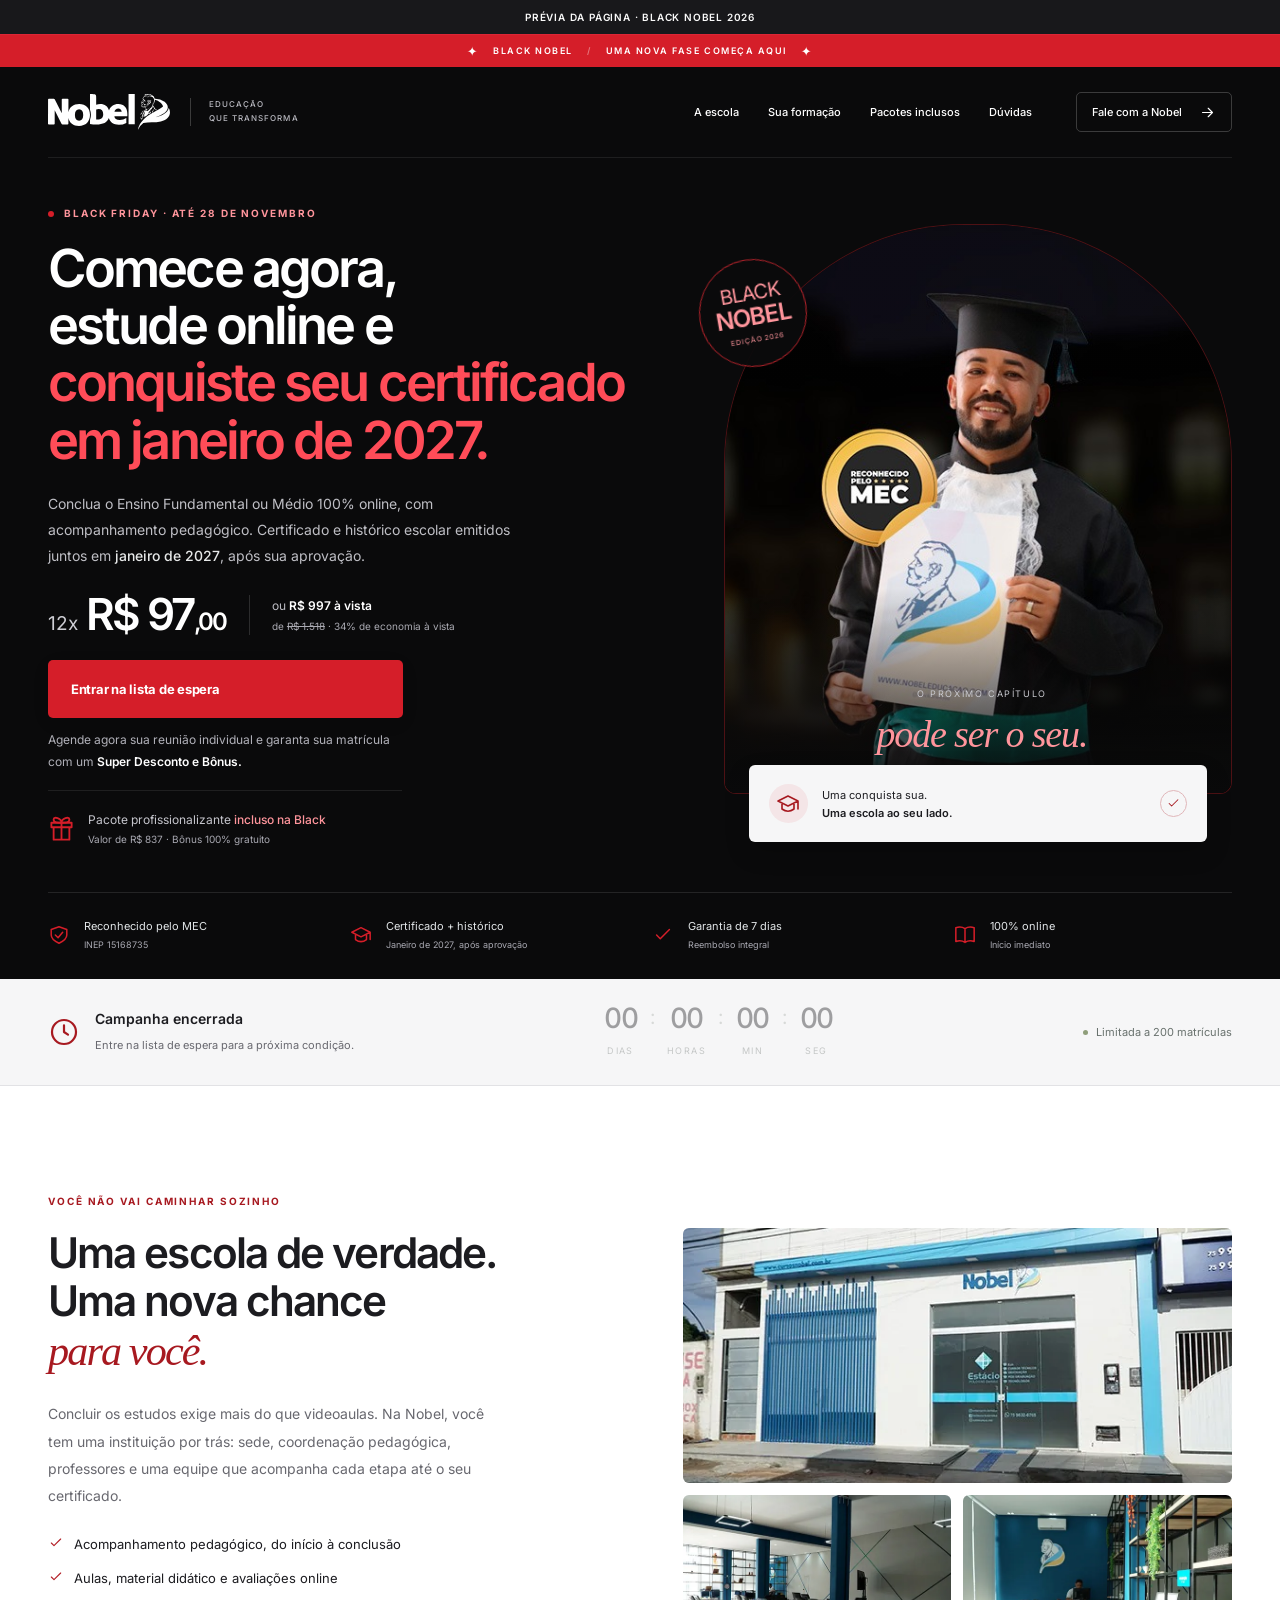
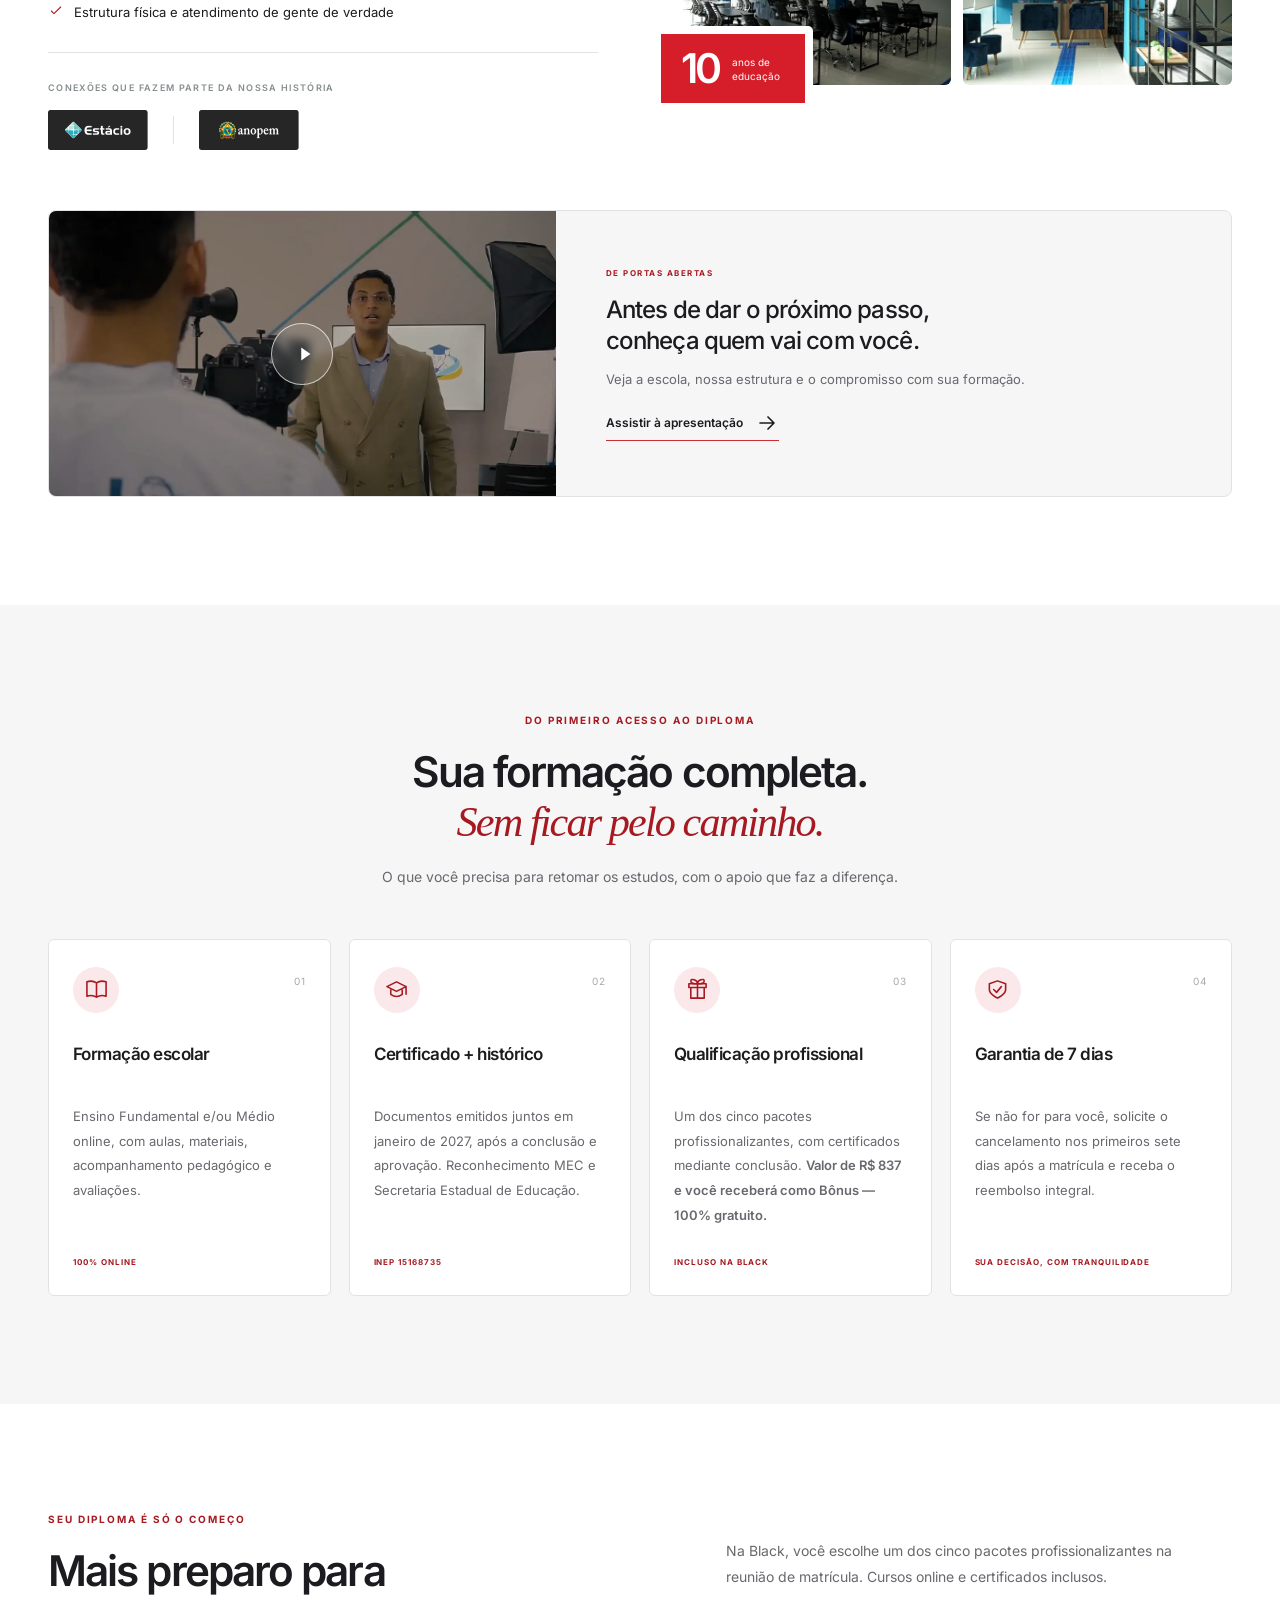
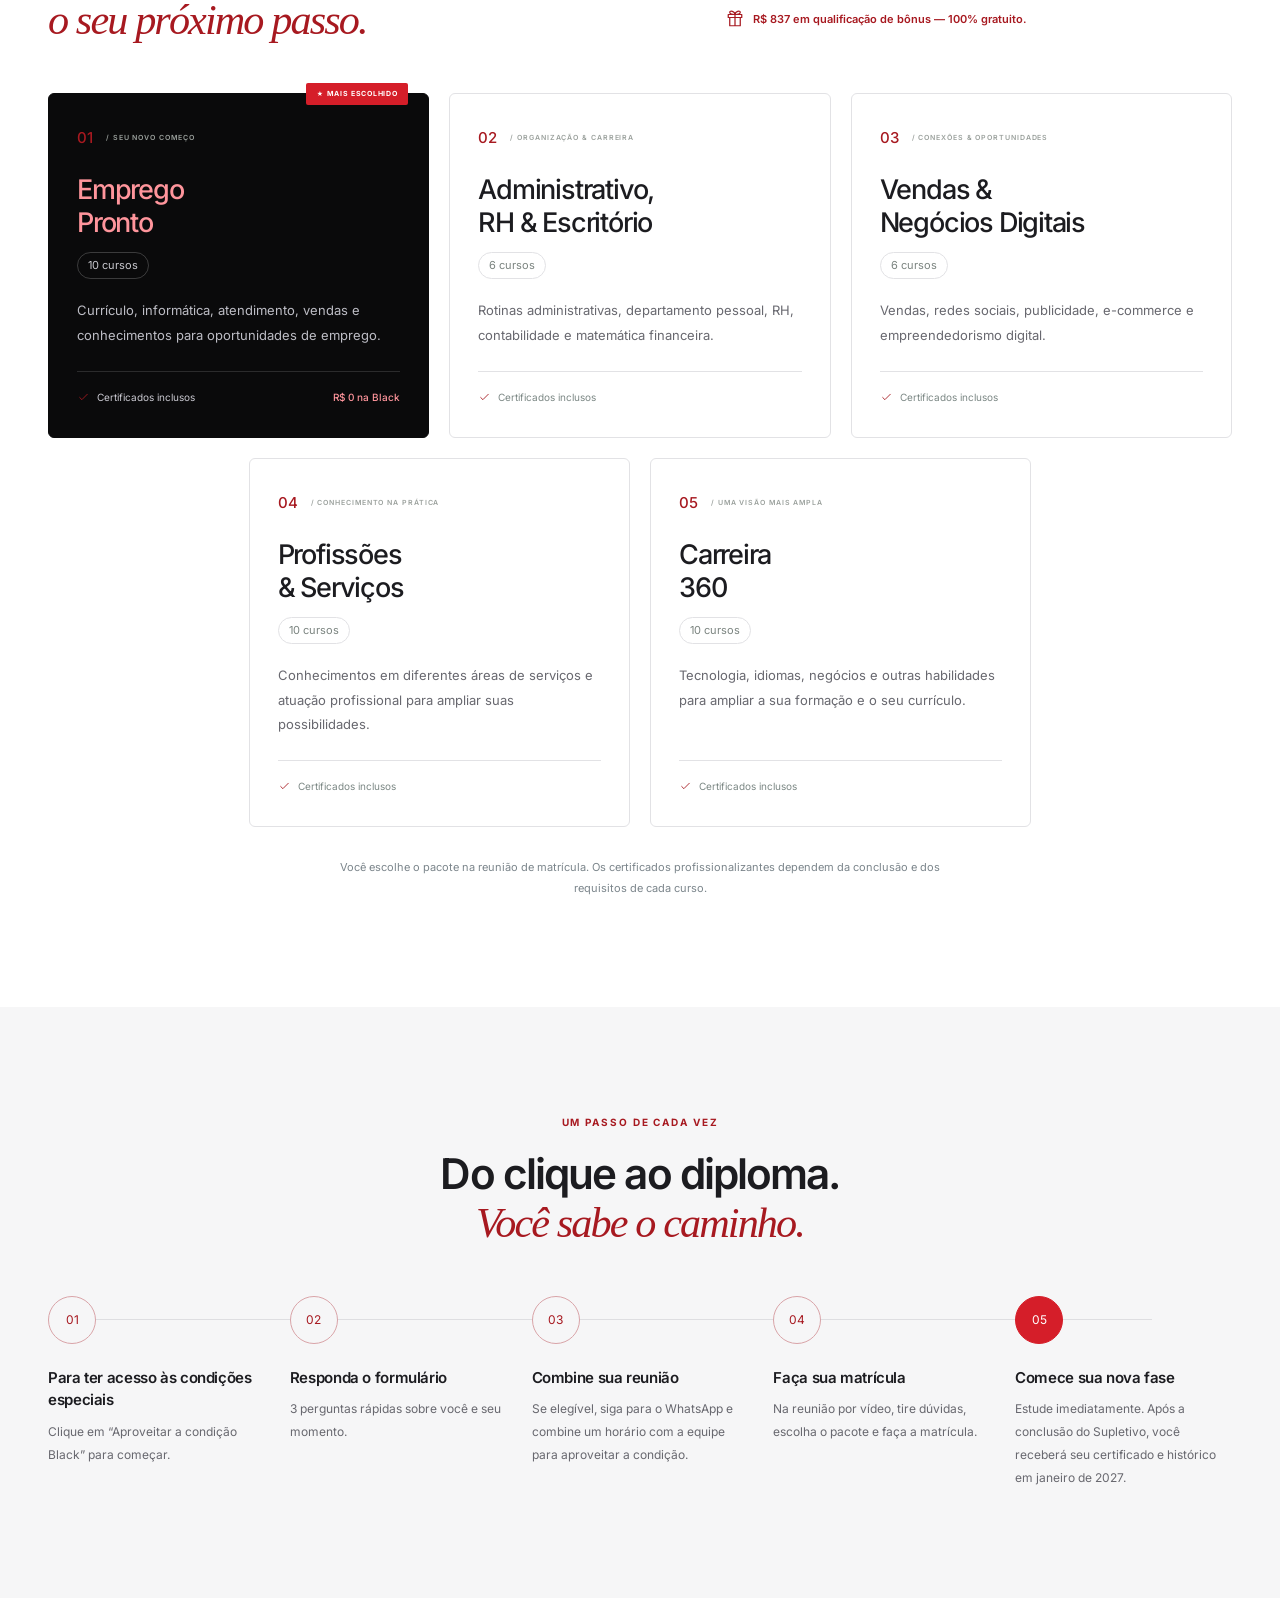
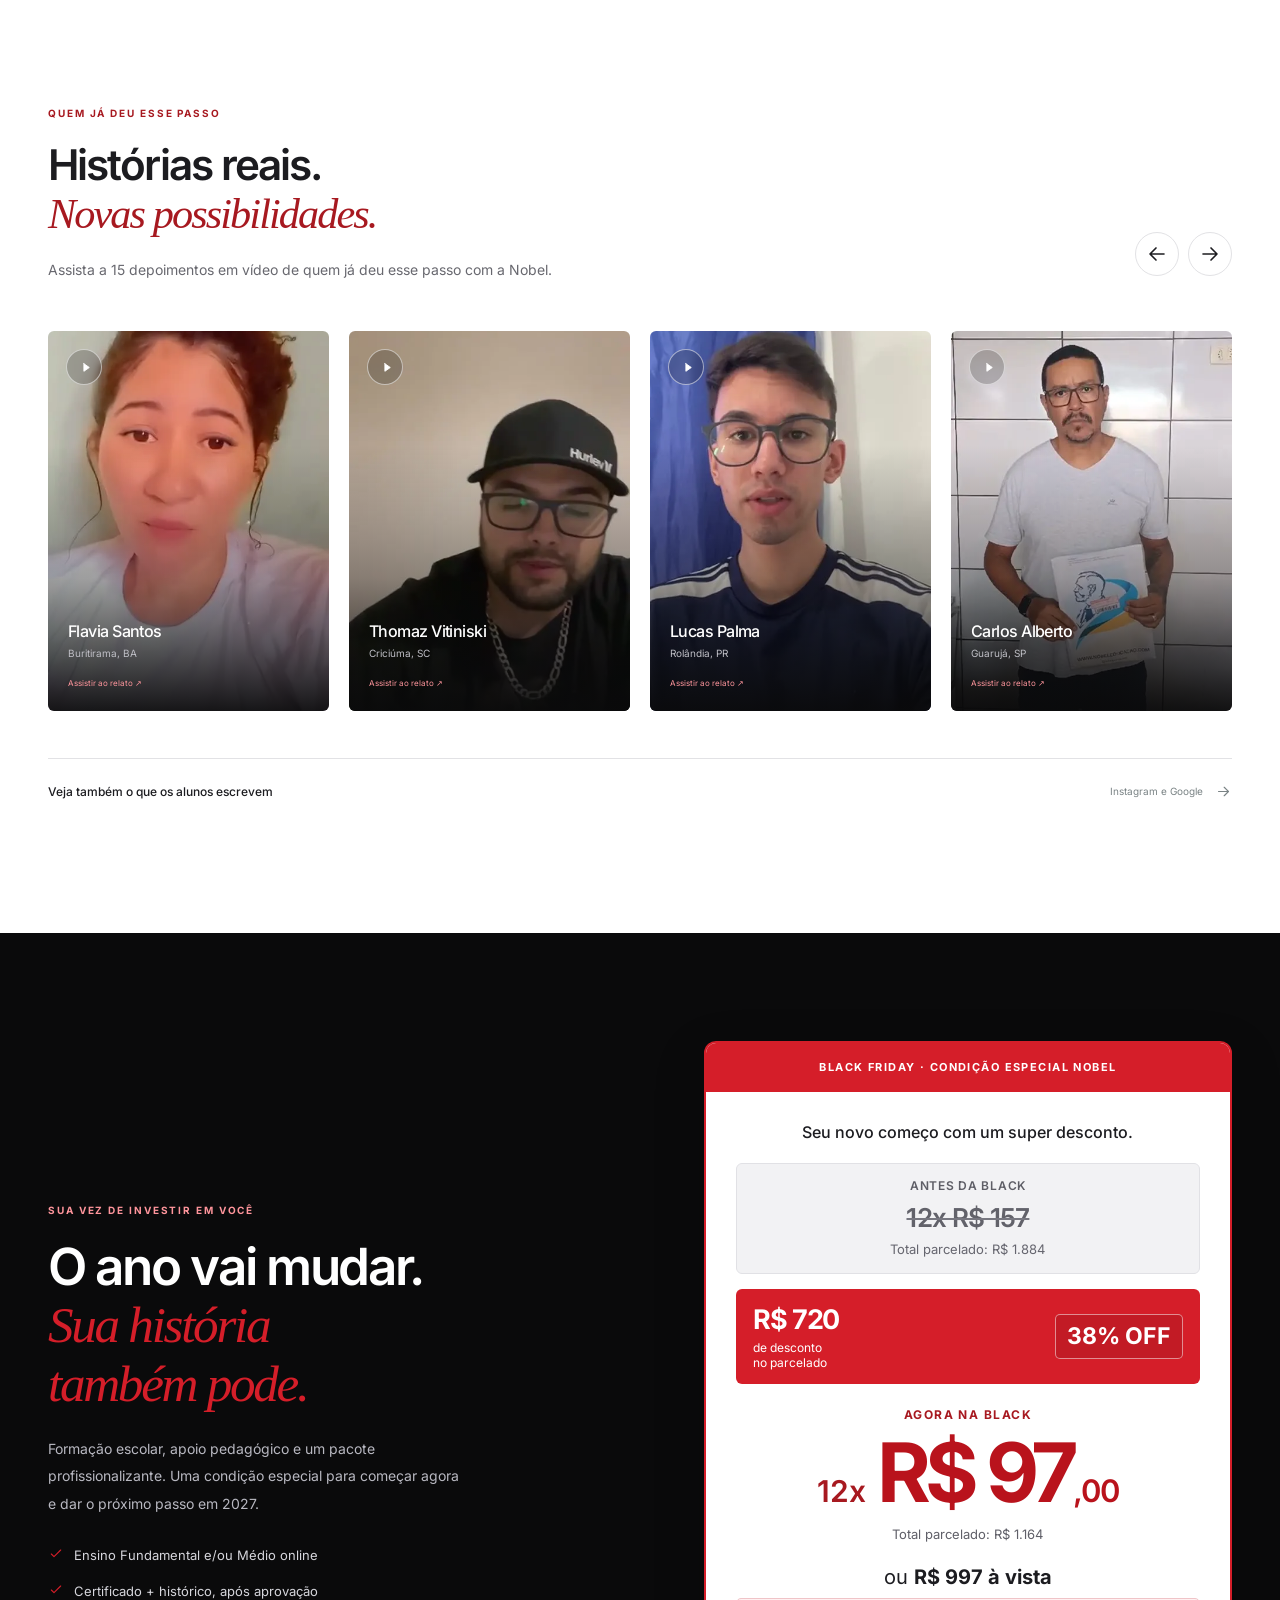
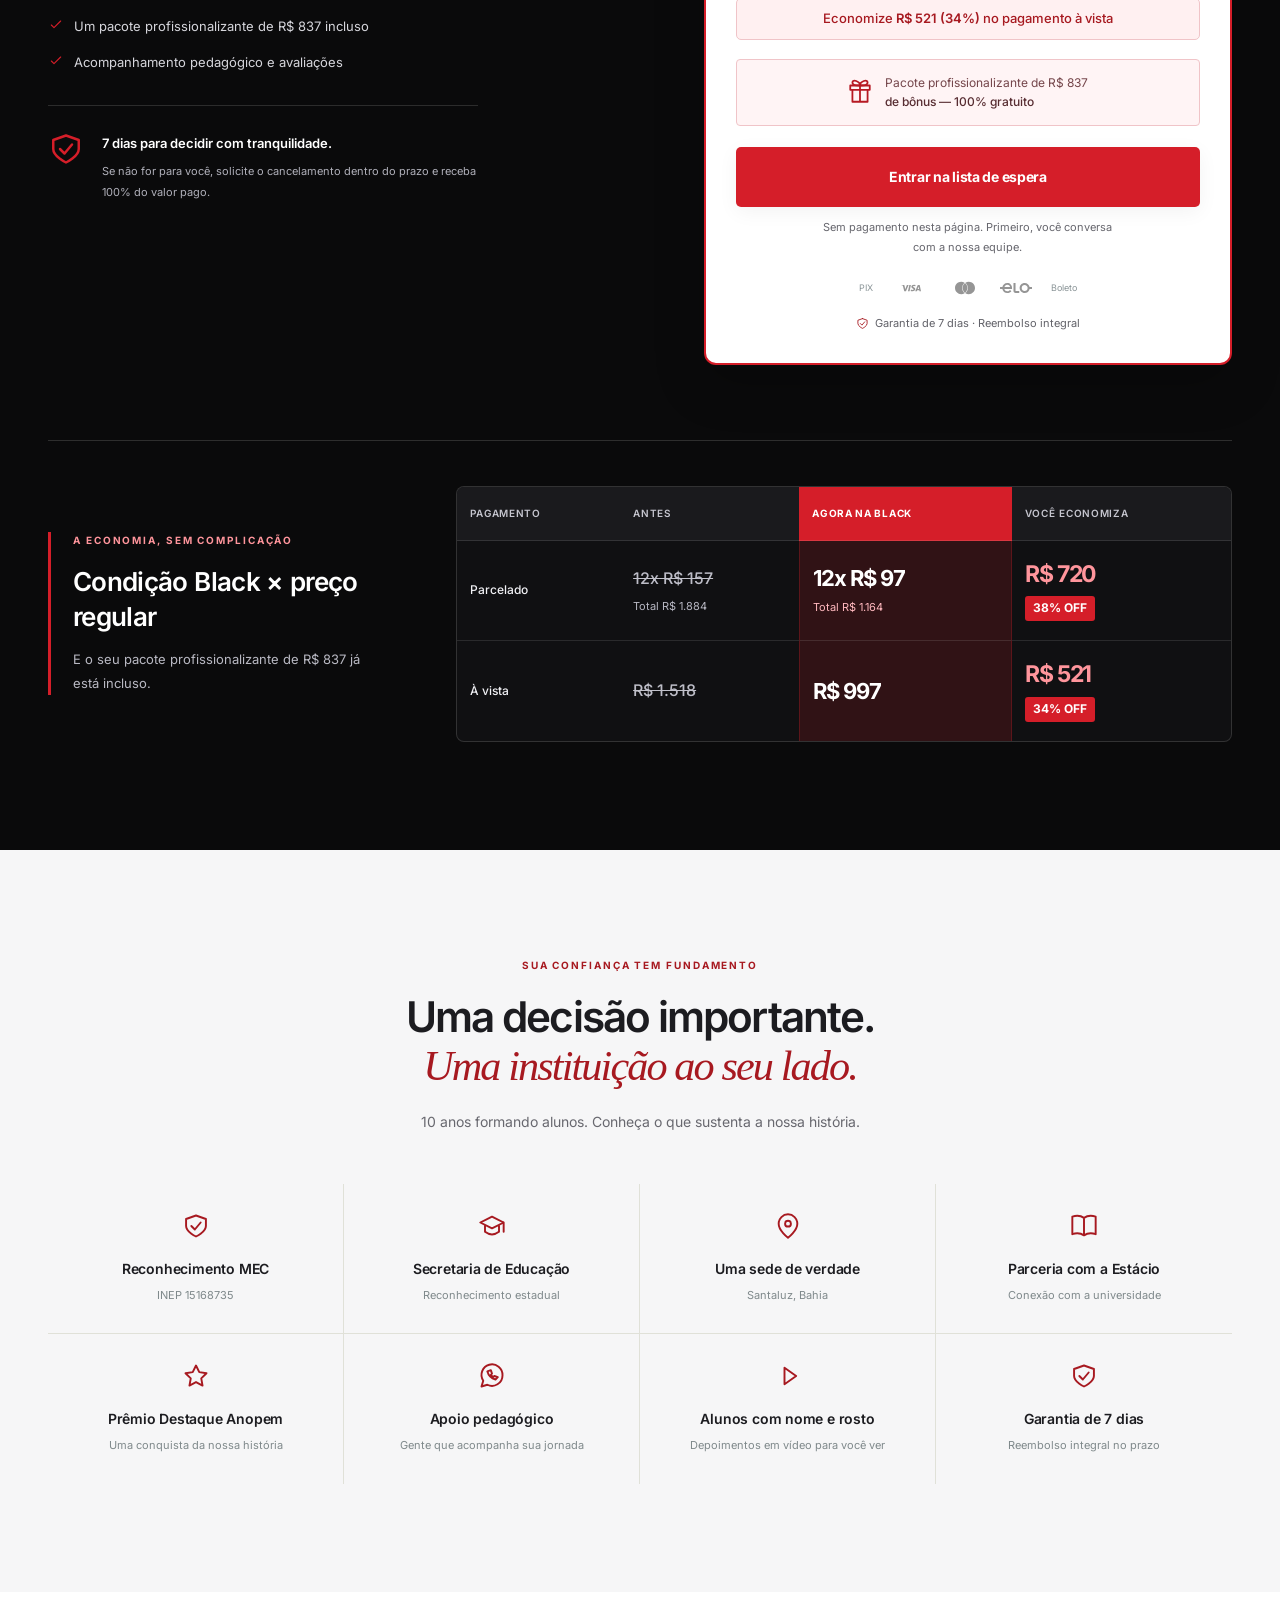
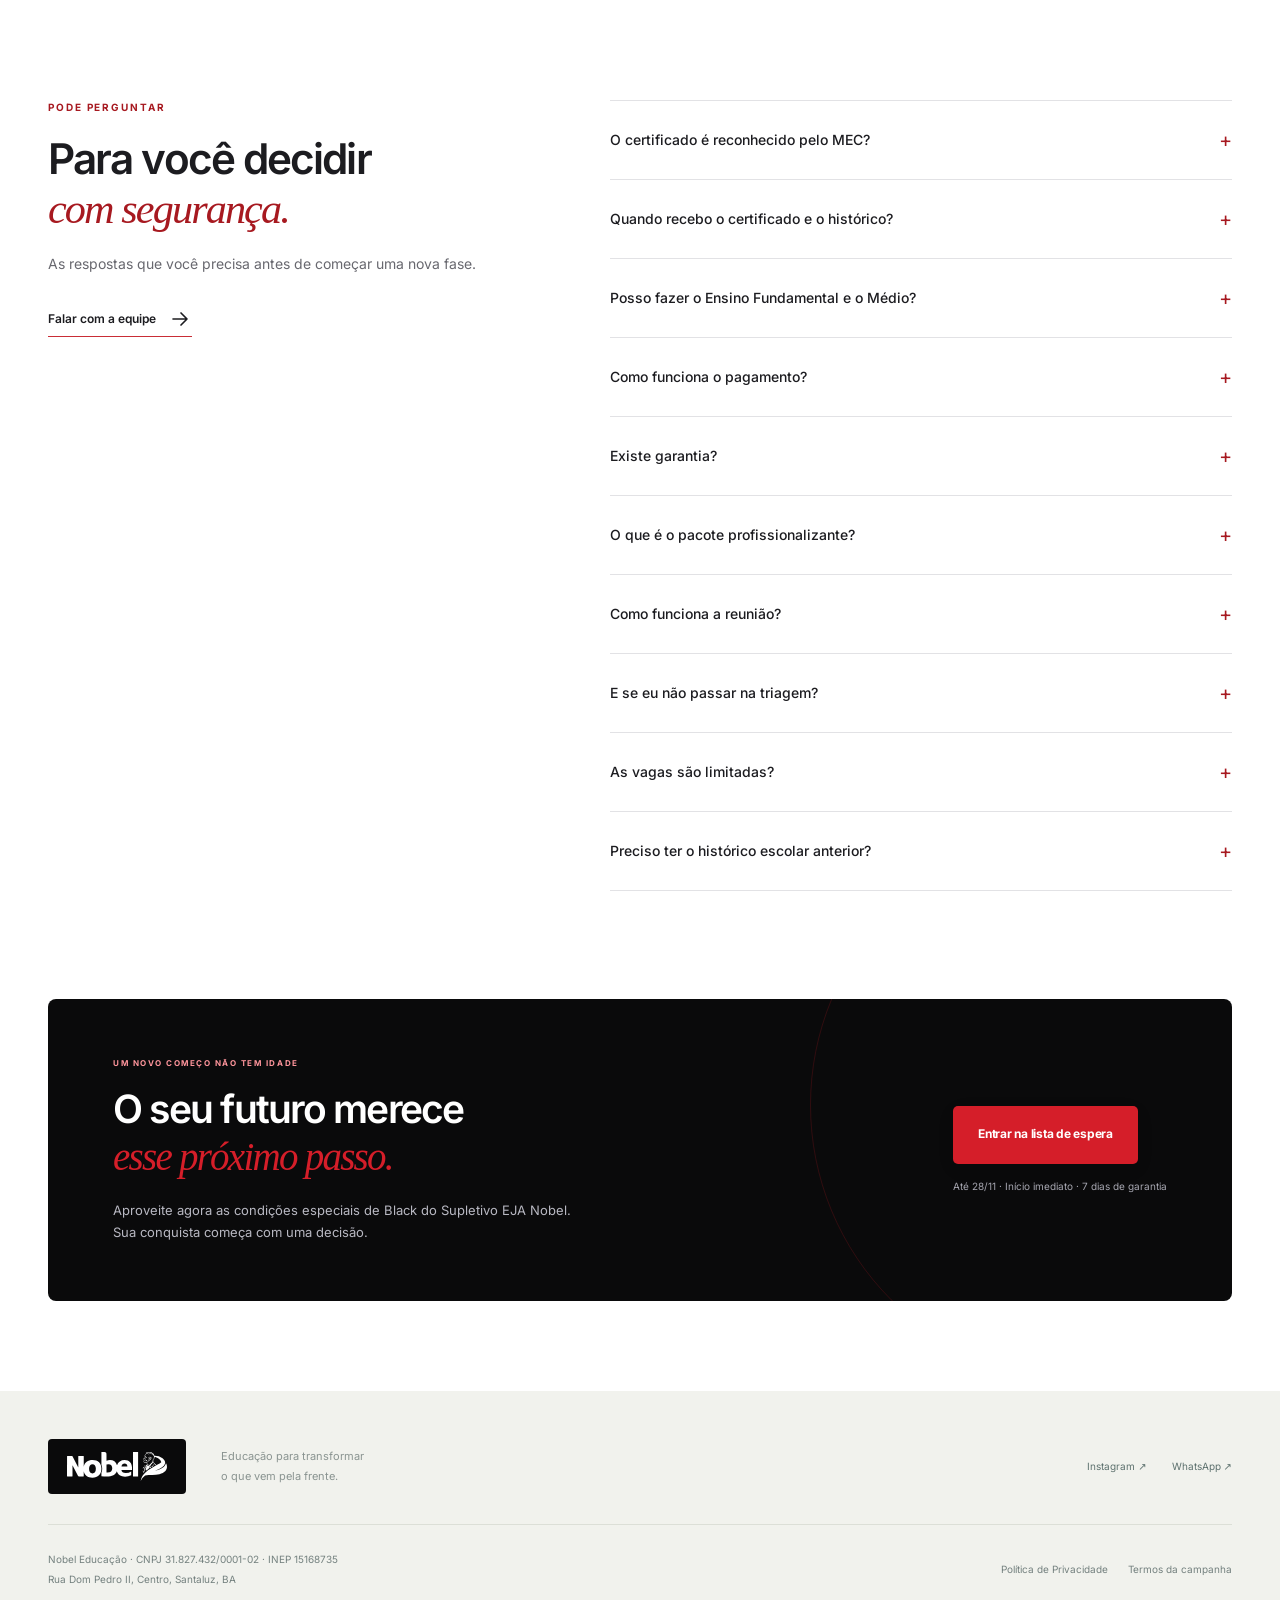
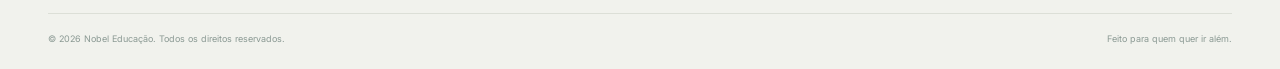
==== commit ffcc98c7: "Prioritize identified testimonials and remove numbered labels from other video cards" ====
--- a/index.html
+++ b/index.html
@@ -2,10 +2,9 @@
 <html lang="pt-BR">
 <head>
   <meta charset="utf-8">
-  <meta name="robots" content="noindex">
   <meta name="viewport" content="width=device-width, initial-scale=1">
   <meta name="theme-color" content="#090909">
-  <title>Black Nobel 2026 | Seu certificado em janeiro de 2027</title>
+  <title>Prévia — Black Nobel 2026 | Seu certificado em janeiro de 2027</title>
   <meta name="description" content="Conclua o Ensino Fundamental ou Médio online com a Nobel. Black: 12x R$ 97 ou R$ 997 à vista, pacote profissionalizante incluso e acompanhamento pedagógico. Até 28/11/2026.">
   <meta property="og:title" content="Black Nobel — Seu certificado em janeiro de 2027">
   <meta property="og:description" content="Estude online, com acompanhamento. Condição especial até 28 de novembro de 2026.">
@@ -18,6 +17,7 @@
   <script type="module" src="./app.js"></script>
 </head>
 <body>
+  <aside class="preview-banner" aria-label="Aviso de prévia">PRÉVIA DA PÁGINA · BLACK NOBEL 2026</aside>
   <a class="skip-link" href="#conteudo">Pular para o conteúdo</a>
   <svg class="svg-sprite" xmlns="http://www.w3.org/2000/svg" aria-hidden="true"><defs>
     <symbol id="i-arrow" viewBox="0 0 24 24"><path d="M5 12h14m-6-6 6 6-6 6"/></symbol>
